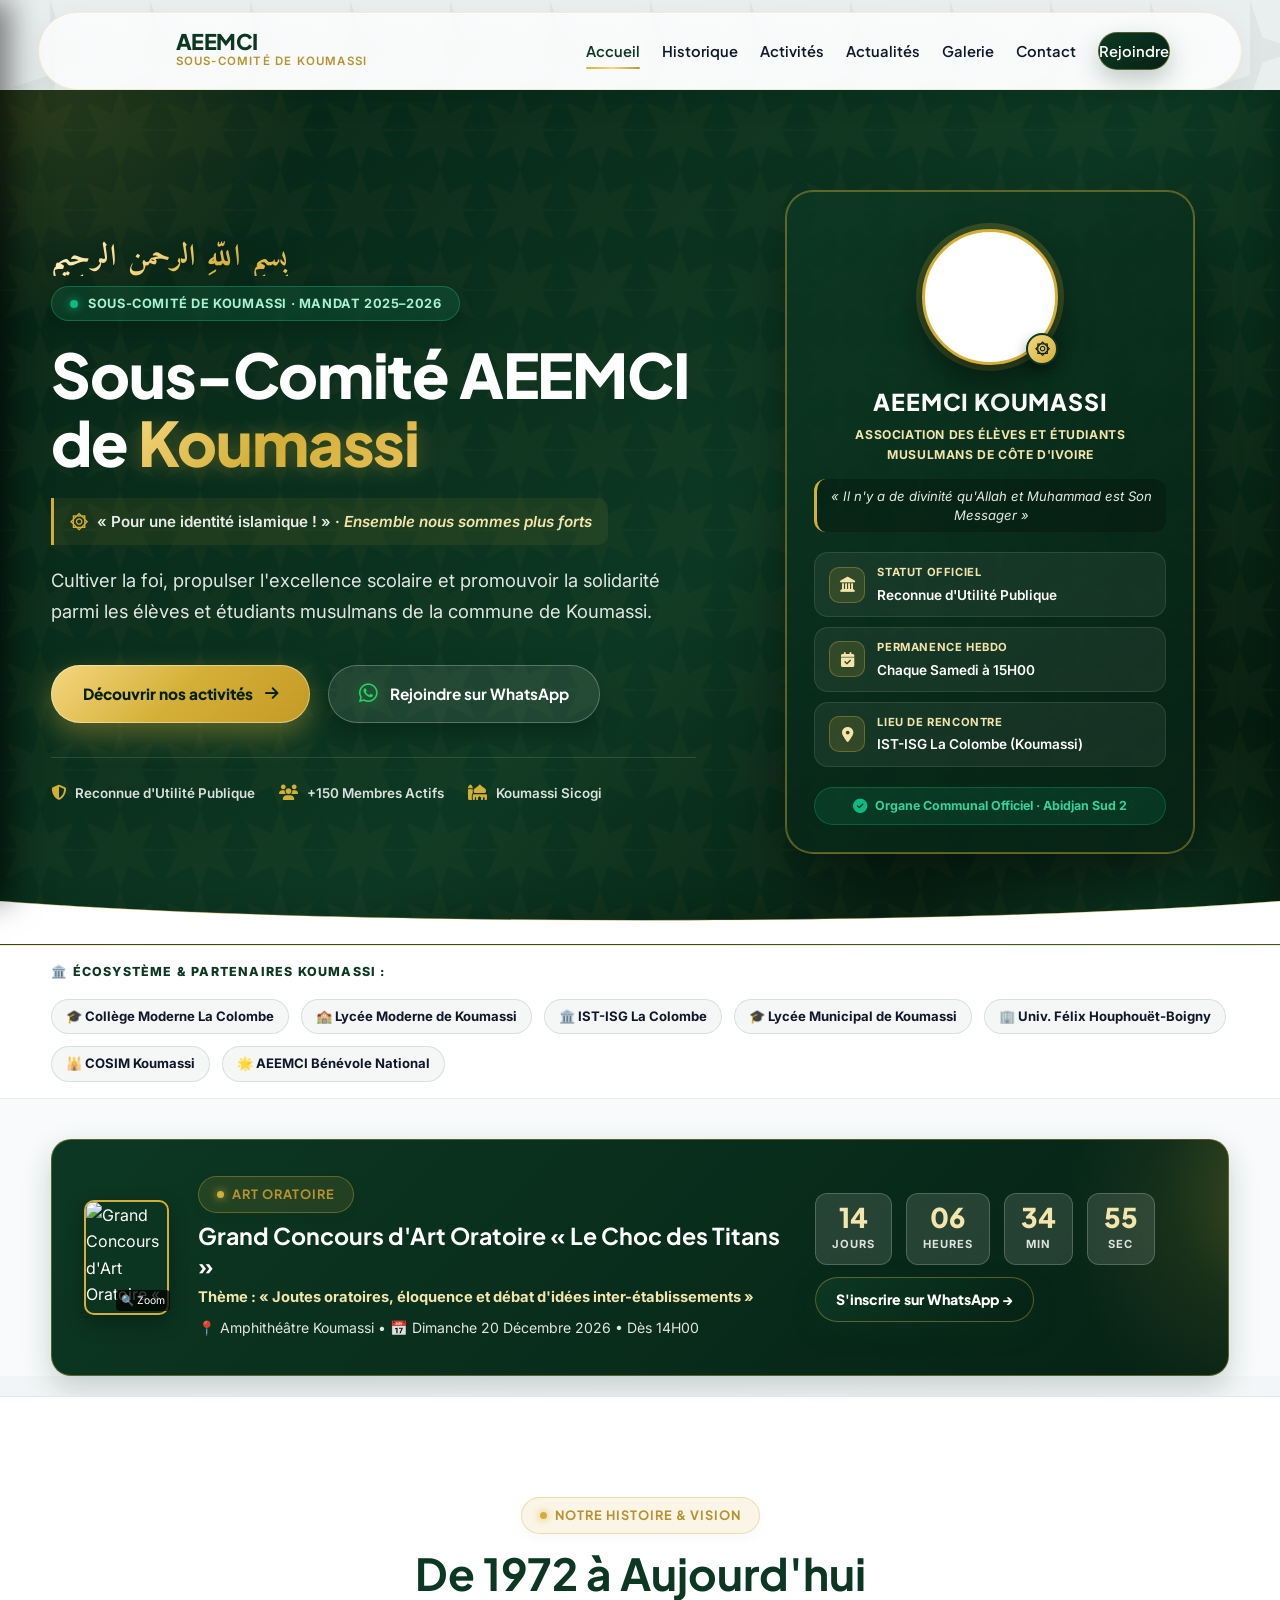
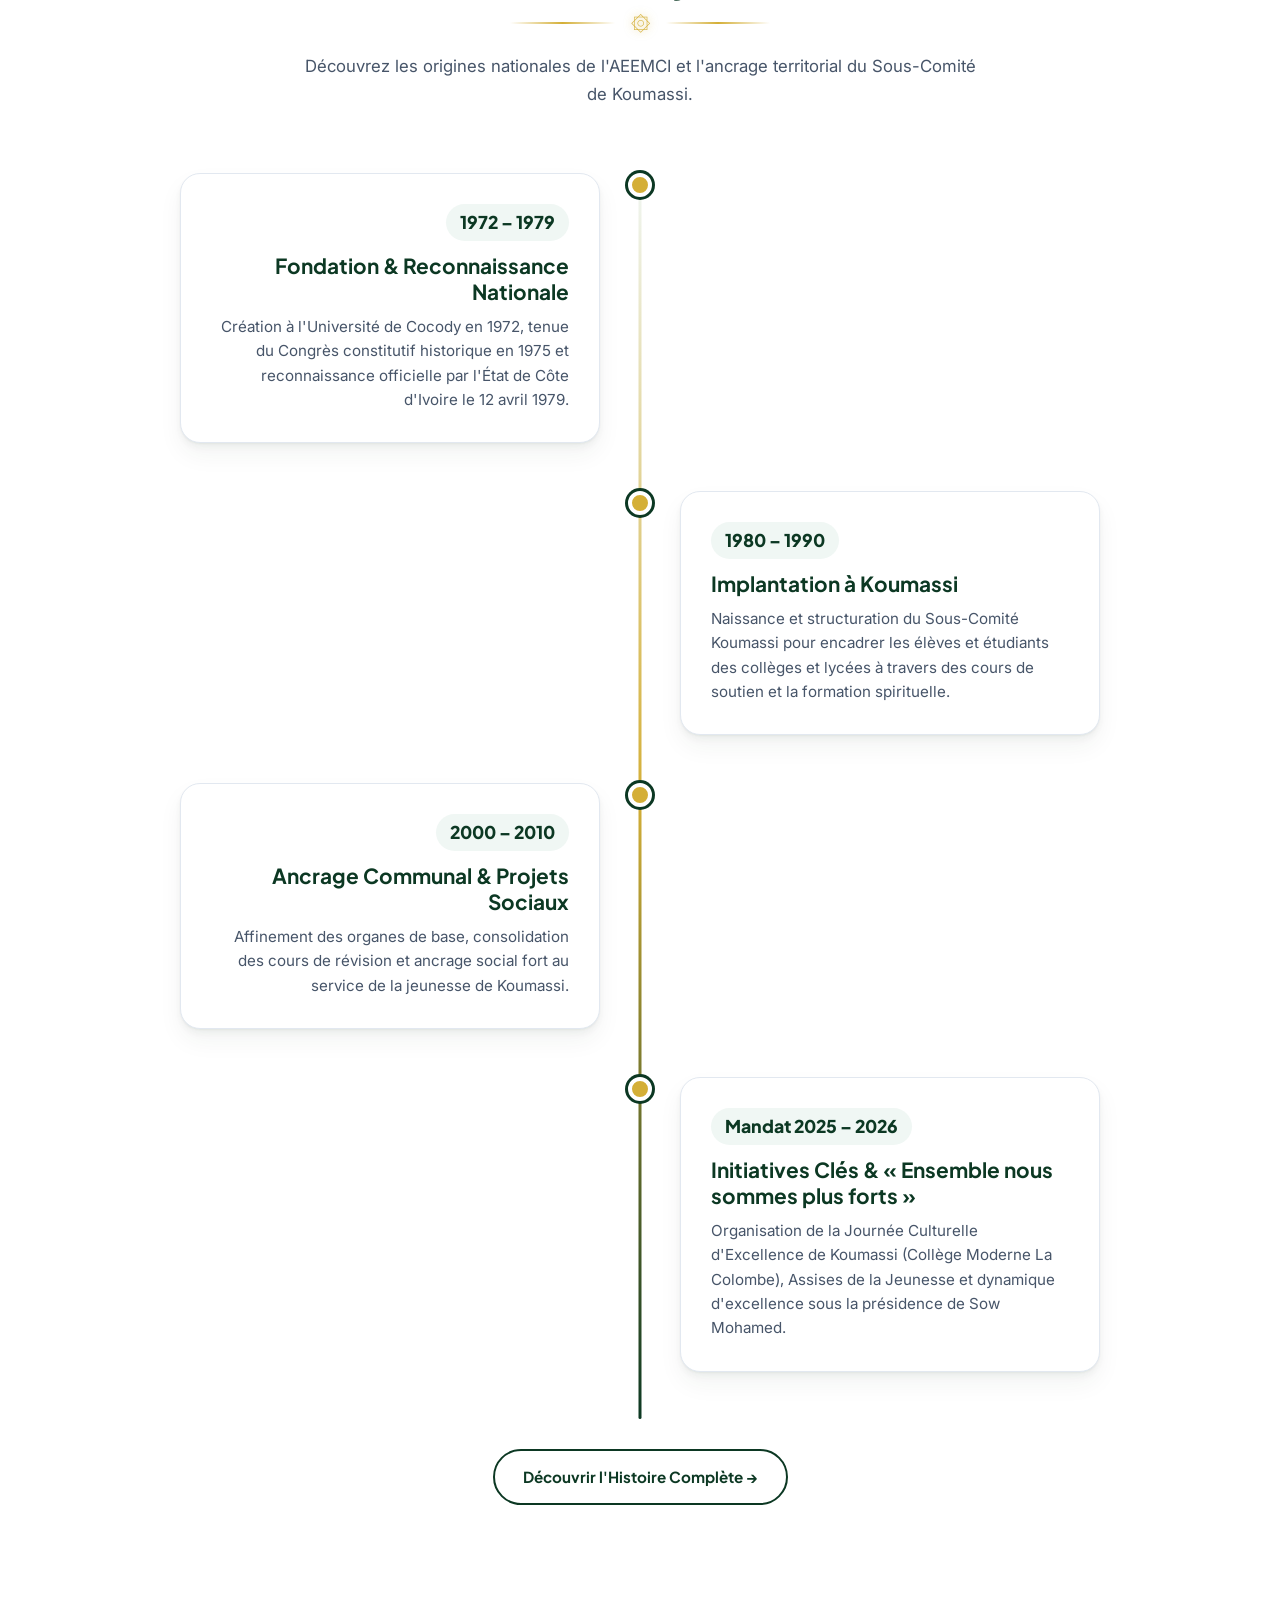
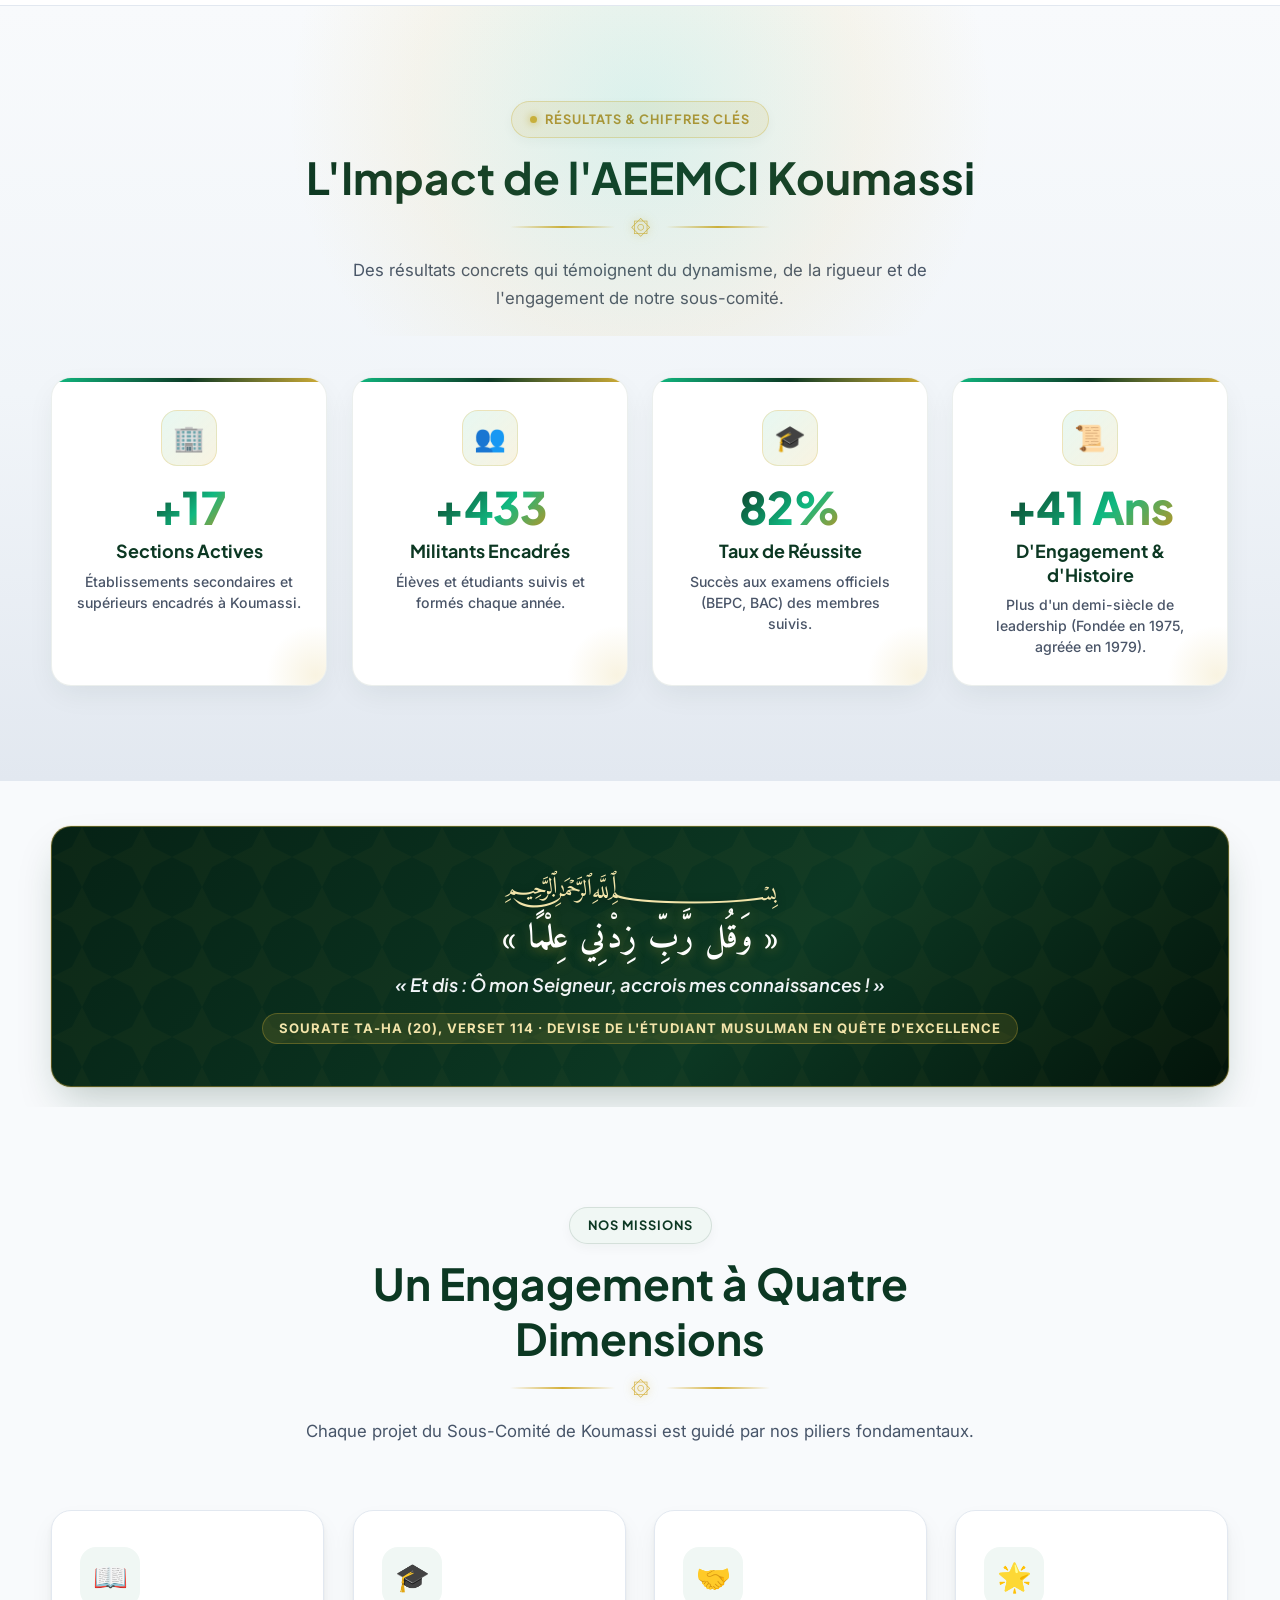
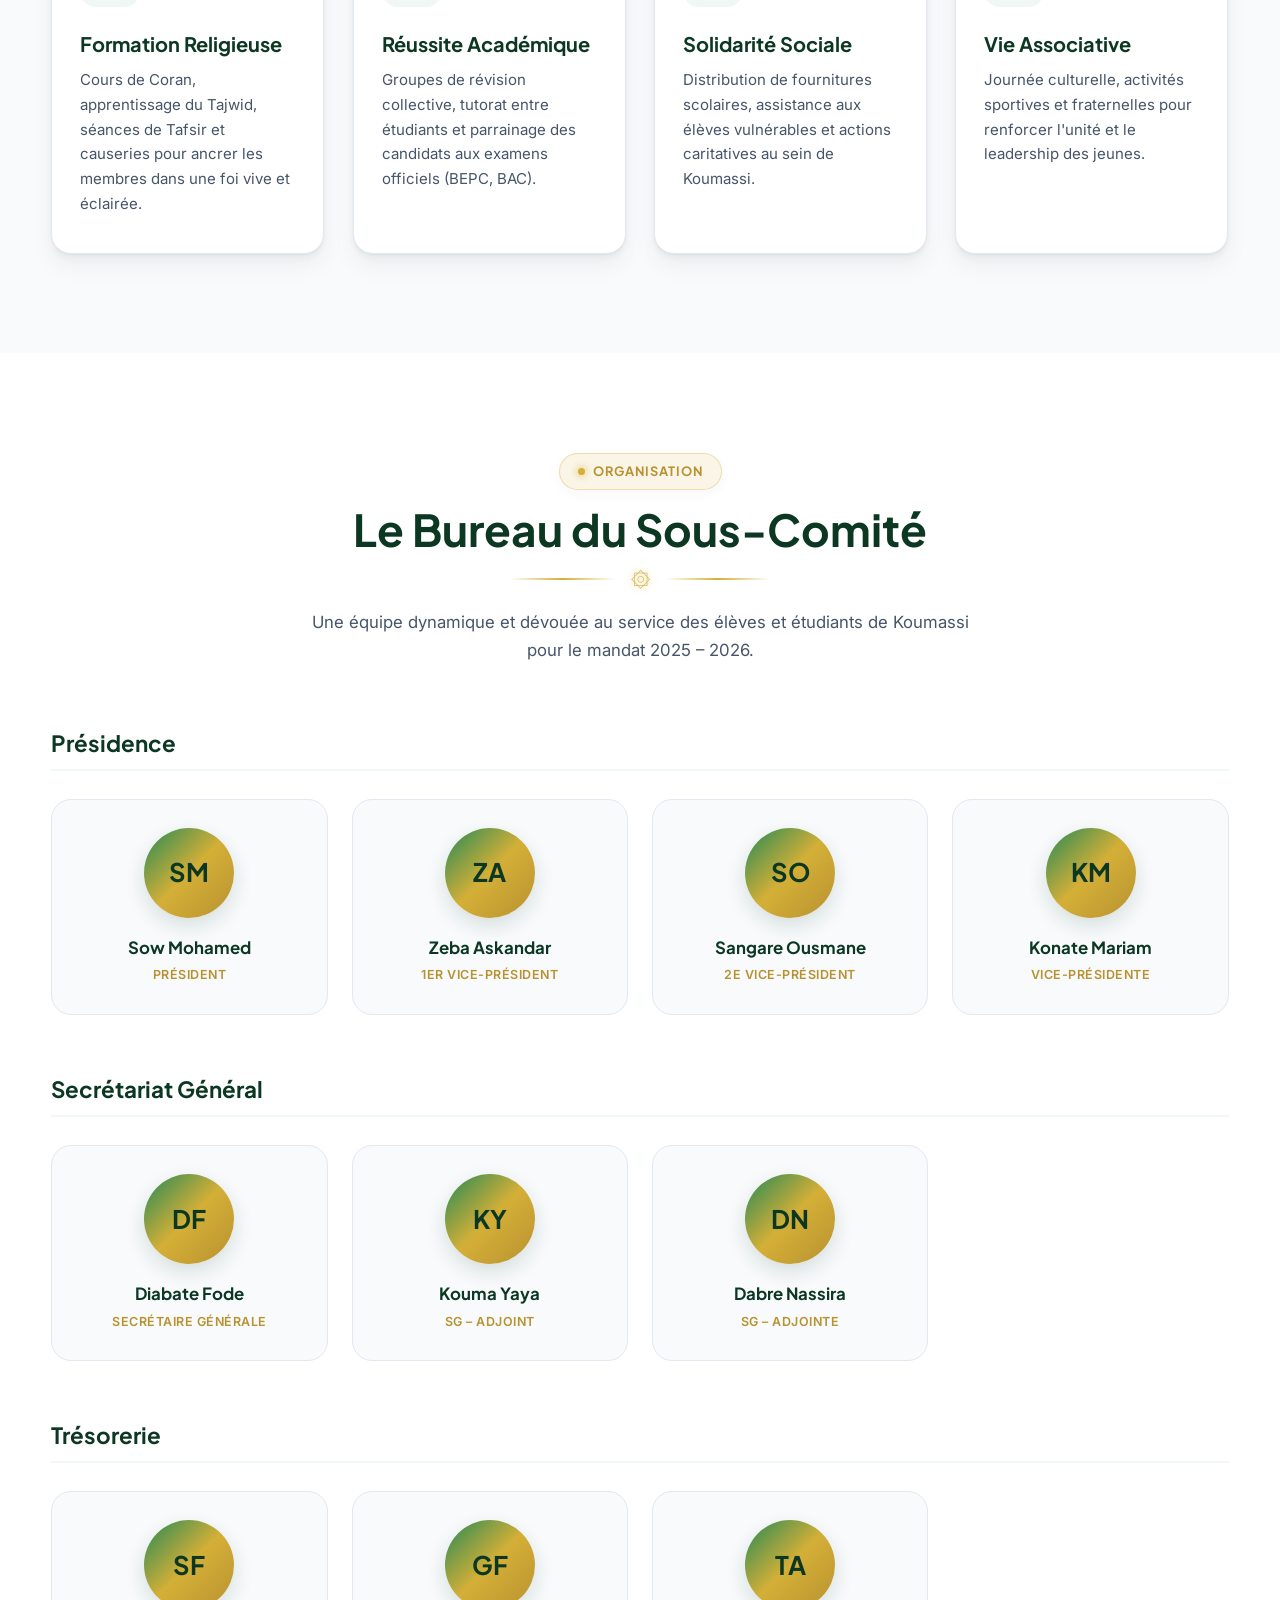
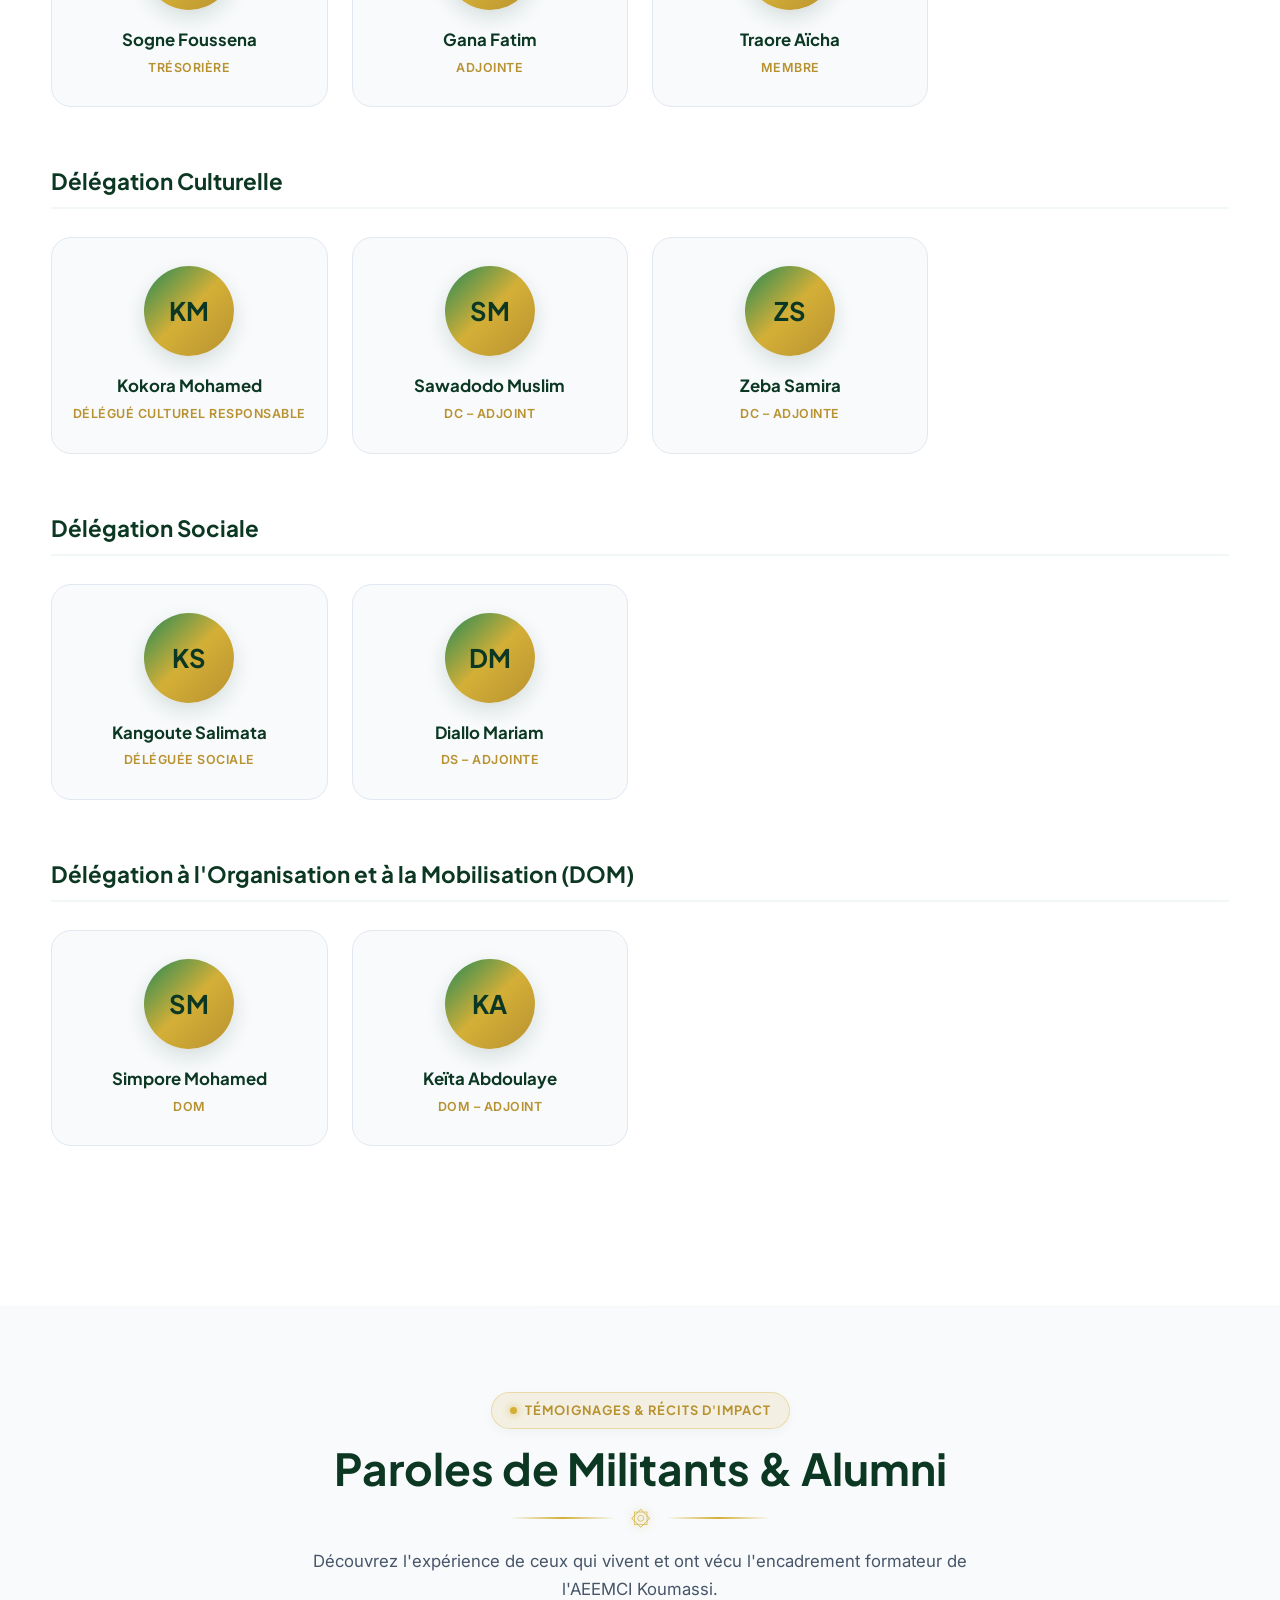
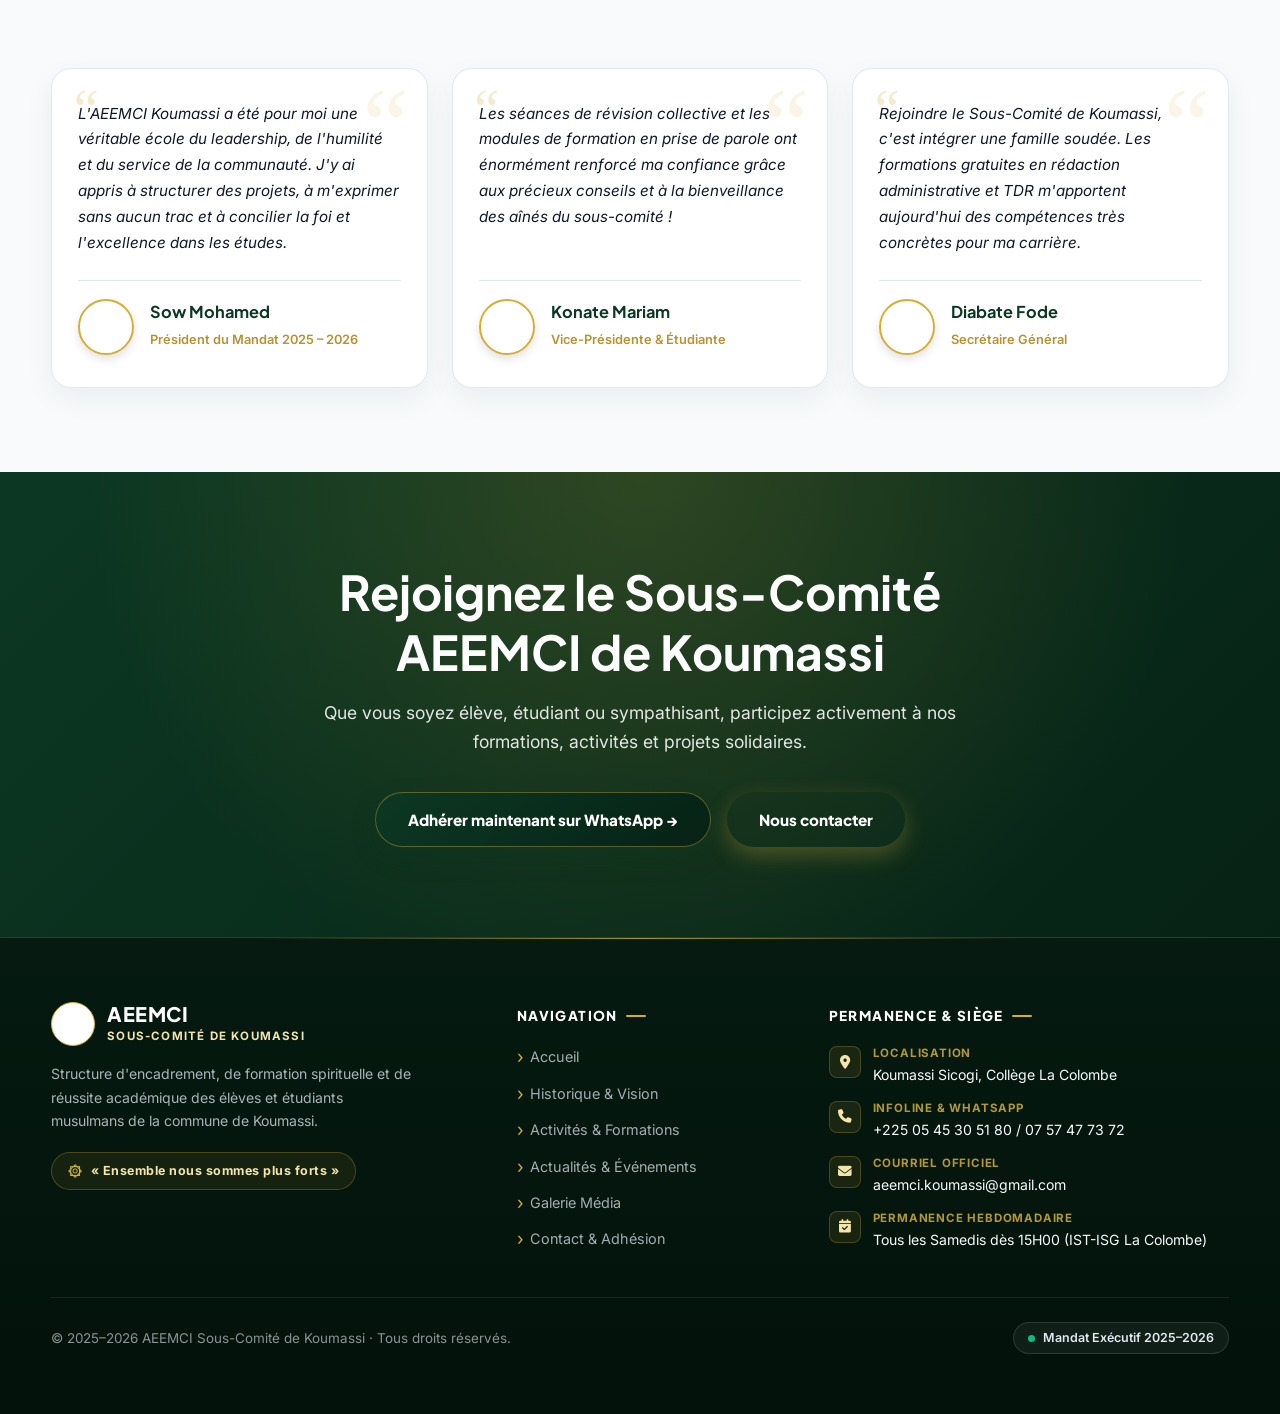
==== index.html @ 564a3985 "feat(pwa): transformation du site en application mobile installable (PWA) avec support hors-ligne" ====
<!DOCTYPE html>
<html lang="fr">
<head>
<meta charset="UTF-8">
<meta name="viewport" content="width=device-width, initial-scale=1.0">
<meta http-equiv="Cache-Control" content="no-cache, no-store, must-revalidate">
<meta http-equiv="Pragma" content="no-cache">
<meta http-equiv="Expires" content="0">
<title>AEEMCI Sous-Comité de Koumassi — Pour une identité islamique !</title>
<meta name="description" content="Site officiel du Sous-Comité AEEMCI de Koumassi : activités, éducation, solidarité et vie associative des élèves et étudiants musulmans de Koumassi.">
<meta name="keywords" content="AEEMCI, AEEMCI Koumassi, Sous-Comité Koumassi, élèves musulmans Côte d'Ivoire, soutien scolaire Koumassi, Mahouloud Koumassi, SECOFIS">
<meta name="author" content="AEEMCI Sous-Comité de Koumassi">
<meta name="robots" content="index, follow">
<link rel="canonical" href="https://aeemci-koumassi.github.io/aeemci-koumassi/">

<!-- Balises de vérification Google Search Console (Insérer votre code de vérification si demandé par Google) -->
<meta name="google-site-verification" content="eBhRI8A4nX2XsSqSKXnH_ou9wjGBq4_Fa7ZyyNVceHM" />

<!-- Open Graph / Facebook / WhatsApp Preview -->
<meta property="og:type" content="website">
<meta property="og:url" content="https://aeemci-koumassi.github.io/aeemci-koumassi/">
<meta property="og:title" content="AEEMCI Sous-Comité de Koumassi — Pour une identité islamique !">
<meta property="og:description" content="Site officiel du Sous-Comité AEEMCI de Koumassi : soutien scolaire, formations, spiritualité et vie associative à Koumassi.">
<meta property="og:image" content="https://aeemci-koumassi.github.io/aeemci-koumassi/images/logo.png">

<!-- Twitter Card -->
<meta name="twitter:card" content="summary_large_image">
<meta name="twitter:title" content="AEEMCI Sous-Comité de Koumassi">
<meta name="twitter:description" content="Pour une identité islamique et la réussite académique des élèves et étudiants de Koumassi.">
<meta name="twitter:image" content="https://aeemci-koumassi.github.io/aeemci-koumassi/images/logo.png">

<!-- Données Structurées Schema.org pour Google Search -->
<script type="application/ld+json">
{
  "@context": "https://schema.org",
  "@type": "EducationalOrganization",
  "name": "AEEMCI Sous-Comité de Koumassi",
  "alternateName": "Association des Élèves et Étudiants Musulmans de Côte d'Ivoire — Koumassi",
  "url": "https://aeemci-koumassi.github.io/aeemci-koumassi/",
  "logo": "https://aeemci-koumassi.github.io/aeemci-koumassi/images/logo.png",
  "contactPoint": {
    "@type": "ContactPoint",
    "telephone": "+2250545305180",
    "contactType": "Customer Support",
    "areaServed": "CI",
    "availableLanguage": "French"
  },
  "address": {
    "@type": "PostalAddress",
    "streetAddress": "Koumassi Sicogi, Collège La Colombe",
    "addressLocality": "Koumassi",
    "addressRegion": "Abidjan",
    "addressCountry": "CI"
  },
  "sameAs": [
    "https://chat.whatsapp.com/KUd1Zmc2JEfBsIWdH5HPdm"
  ]
}
</script>

<link rel="icon" href="images/logo.png">
<link rel="stylesheet" href="https://cdnjs.cloudflare.com/ajax/libs/font-awesome/6.5.1/css/all.min.css">
<link rel="stylesheet" href="css/style.css?v=20261017_pro">
<script src="js/base_donnees.js?v=20261017_pro" defer></script>
<!-- Configuration PWA (Application Mobile Installable) -->
<link rel="manifest" href="manifest.json">
<meta name="theme-color" content="#0C3823">
<meta name="mobile-web-app-capable" content="yes">
<meta name="apple-mobile-web-app-capable" content="yes">
<meta name="apple-mobile-web-app-status-bar-style" content="black-translucent">
<meta name="apple-mobile-web-app-title" content="AEEMCI Koumassi">
<link rel="apple-touch-icon" href="images/icon-192.png">
</head>
<body>
<div id="scrollProgressBar" class="scroll-progress-bar"></div>

<!-- ===== VOILE D'ARRIÈRE-PLAN & SIDEBAR LATÉRALE (DARK MODE STYLE GEMINI) ===== -->
<div class="sidebar-overlay" id="sidebarOverlay" onclick="fermerSidebar()"></div>

<aside class="sidebar-panneau" id="sidebarPanneau">
  <div class="sidebar-entete">
    <div class="sidebar-logo">
      <img loading="lazy" src="images/logo.png" alt="Logo AEEMCI" onerror="this.src='logo.png'">
      <div class="sidebar-titre-marque">
        <span class="sigle">AEEMCI</span>
        <span class="sous-sigle">Koumassi</span>
      </div>
    </div>
    <button class="sidebar-fermer" aria-label="Fermer le menu" onclick="fermerSidebar()">&times;</button>
  </div>

  <div class="sidebar-corps">
    <div class="sidebar-section-titre">Navigation</div>
    <ul class="sidebar-liens">
      <li>
        <a href="index.html" class="sidebar-lien actif">
          <svg class="sidebar-icone" viewBox="0 0 24 24" fill="none" stroke="currentColor" stroke-width="2"><path d="M3 9l9-7 9 7v11a2 2 0 0 1-2 2H5a2 2 0 0 1-2-2z"></path><polyline points="9 22 9 12 15 12 15 22"></polyline></svg>
          <span>Accueil</span>
        </a>
      </li>
      <li>
        <a href="historique.html" class="sidebar-lien">
          <svg class="sidebar-icone" viewBox="0 0 24 24" fill="none" stroke="currentColor" stroke-width="2"><circle cx="12" cy="12" r="10"></circle><polyline points="12 6 12 12 16 14"></polyline></svg>
          <span>Historique</span>
        </a>
      </li>
      <li>
        <a href="activites.html" class="sidebar-lien">
          <svg class="sidebar-icone" viewBox="0 0 24 24" fill="none" stroke="currentColor" stroke-width="2"><path d="M12 2l3.09 6.26L22 9.27l-5 4.87 1.18 6.88L12 17.77l-6.18 3.25L7 14.14 2 9.27l6.91-1.01L12 2z"></path></svg>
          <span>Activités</span>
        </a>
      </li>
      <li>
        <a href="actualites.html" class="sidebar-lien">
          <svg class="sidebar-icone" viewBox="0 0 24 24" fill="none" stroke="currentColor" stroke-width="2"><path d="M19 20H5a2 2 0 0 1-2-2V6a2 2 0 0 1 2-2h10a2 2 0 0 1 2 2v1m2 13a2 2 0 0 1-2-2V7m2 13a2 2 0 0 0 2-2V9a2 2 0 0 0-2-2h-2m-4-3H9M7 16h6M7 8h6m-6 4h6"></path></svg>
          <span>Actualités</span>
        </a>
      </li>
      <li>
        <a href="galerie.html" class="sidebar-lien">
          <svg class="sidebar-icone" viewBox="0 0 24 24" fill="none" stroke="currentColor" stroke-width="2"><rect x="3" y="3" width="18" height="18" rx="2" ry="2"></rect><circle cx="8.5" cy="8.5" r="1.5"></circle><polyline points="21 15 16 10 5 21"></polyline></svg>
          <span>Galerie</span>
        </a>
      </li>
      <li>
        <a href="contact.html" class="sidebar-lien">
          <svg class="sidebar-icone" viewBox="0 0 24 24" fill="none" stroke="currentColor" stroke-width="2"><path d="M4 4h16c1.1 0 2 .9 2 2v12c0 1.1-.9 2-2 2H4c-1.1 0-2-.9-2-2V6c0-1.1.9-2 2-2z"></path><polyline points="22,6 12,13 2,6"></polyline></svg>
          <span>Contact</span>
        </a>
      </li>
    </ul>

    <div class="sidebar-section-titre" style="margin-top: 24px;">Engagement</div>
     <div class="sidebar-engagement-box">
      <a href="contact.html#adhesion" class="sidebar-bouton-rejoindre">
        <svg viewBox="0 0 24 24" width="18" height="18" fill="none" stroke="currentColor" stroke-width="2.5"><path d="M16 21v-2a4 4 0 0 0-4-4H5a4 4 0 0 0-4 4v2"></path><circle cx="8.5" cy="7" r="4"></circle><line x1="20" y1="8" x2="20" y2="14"></line><line x1="23" y1="11" x2="17" y2="11"></line></svg>
        <span>Rejoindre l'AEEMCI</span>
      </a>
    </div>
  </div>

  <div class="sidebar-footer">
    <img loading="lazy" src="images/logo.png" alt="Logo AEEMCI" onerror="this.src='logo.png'">
    <span>AEEMCI - Sous-Comité Koumassi</span>
  </div>
</aside>

<!-- ===== EN-TÊTE / NAVIGATION ===== -->
<header class="entete-site">
  <div class="conteneur barre-navigation">
    <a href="index.html" class="logo-marque">
      <img loading="lazy" src="images/logo.png" alt="Logo AEEMCI" onerror="this.src='logo.png'">
      <div class="nom-organisation">
        <span class="sigle-aeemci">AEEMCI</span>
        <span class="sous-sigle-koumassi">Sous-Comité de Koumassi</span>
      </div>
    </a>

    <button class="menu-burger" aria-label="Ouvrir le menu latéral" onclick="ouvrirSidebar()">
      <span></span>
      <span></span>
      <span></span>
    </button>

    <nav class="menu-navigation">
      <a href="index.html" class="actif">Accueil</a>
      <a href="historique.html">Historique</a>
      <a href="activites.html">Activités</a>
      <a href="actualites.html">Actualités</a>
      <a href="galerie.html">Galerie</a>
      <a href="contact.html">Contact</a>
      <a href="https://chat.whatsapp.com/KUd1Zmc2JEfBsIWdH5HPdm" target="_blank" rel="noopener" class="bouton-cta-primaire">Rejoindre</a>
    </nav>
  </div>
</header>
<main>

<!-- ===== HERO SECTION (MODERNE & LUMINEUX) ===== -->
<section class="hero-moderne">
  <div class="hero-motif-overlay"></div>
  <div class="conteneur hero-grille">
    
    <!-- Colonne Gauche : Identité & Message Fédérateur -->
    <div class="hero-colonne-gauche">
      
      <!-- En-tête Spirituel & Badge de Mandat Officiel -->
      <div class="hero-en-tete-spirituel">
        <div class="hero-basmala-calligraphie">بِسْمِ اللَّهِ الرَّحْمَٰنِ الرَّحِيمِ</div>
        <div class="hero-mandat-badge-pro">
          <span class="mandat-dot-pulse"></span>
          <span class="mandat-texte-officiel">Sous-Comité de Koumassi · Mandat 2025–2026</span>
        </div>
      </div>

      <!-- Titre Principal Haute Autorité -->
      <h1 class="hero-titre">
        Sous-Comité AEEMCI <br>de <span class="or-accent">Koumassi</span>
      </h1>

      <!-- Devise & Slogan Institutionnel -->
      <div class="hero-devise-citation">
        <span class="devise-etoile-accent">۞</span>
        <span class="devise-corps">« Pour une identité islamique ! » · <em>Ensemble nous sommes plus forts</em></span>
      </div>

      <!-- Description de Mission -->
      <p class="hero-description">
        Cultiver la foi, propulser l'excellence scolaire et promouvoir la solidarité parmi les élèves et étudiants musulmans de la commune de Koumassi.
      </p>

      <!-- Boutons d'Action Principaux (Contraste Élevé & Ergonomie) -->
      <div class="hero-actions">
        <a href="activites.html" class="bouton-cta-or-prestige">
          <span>Découvrir nos activités</span>
          <i class="fa-solid fa-arrow-right"></i>
        </a>
        <a href="https://chat.whatsapp.com/KUd1Zmc2JEfBsIWdH5HPdm" target="_blank" rel="noopener" class="bouton-cta-whatsapp-glass">
          <i class="fa-brands fa-whatsapp"></i>
          <span>Rejoindre sur WhatsApp</span>
        </a>
      </div>

      <!-- Rangée de Réassurance & Crédibilité Institutionnelle -->
      <div class="hero-reassurance-row">
        <div class="reassurance-item">
          <i class="fa-solid fa-shield-halved"></i>
          <span>Reconnue d'Utilité Publique</span>
        </div>
        <div class="reassurance-item">
          <i class="fa-solid fa-users"></i>
          <span>+150 Membres Actifs</span>
        </div>
        <div class="reassurance-item">
          <i class="fa-solid fa-mosque"></i>
          <span>Koumassi Sicogi</span>
        </div>
      </div>

    </div>

    <!-- Colonne Droite : Médaillon / Carte Présidentielle & Sceau Héraldique -->
    <div class="hero-carte-visuelle">
      <div class="hero-medaillon-cadre-pro">
        
        <!-- Sceau Officiel Doré Circulaire (Intègre proprement le logo) -->
        <div class="hero-sceau-embleme-wrap">
          <div class="hero-sceau-cercle">
            <img loading="lazy" src="images/logo.png" alt="Emblème Officiel AEEMCI" onerror="this.src='logo.png'">
          </div>
          <span class="hero-sceau-etoile-or">۞</span>
        </div>

        <div class="hero-medaillon-titre">AEEMCI KOUMASSI</div>
        <div class="hero-medaillon-soustitre">Association des Élèves et Étudiants Musulmans de Côte d'Ivoire</div>
        
        <div class="hero-medaillon-shahada">
          « Il n'y a de divinité qu'Allah et Muhammad est Son Messager »
        </div>

        <!-- Fiches Repères Officielles -->
        <div class="hero-carte-points-cles">
          <div class="point-cle-carte">
            <div class="point-cle-icone"><i class="fa-solid fa-landmark"></i></div>
            <div class="point-cle-textes">
              <span class="point-libelle">Statut Officiel</span>
              <strong class="point-valeur">Reconnue d'Utilité Publique</strong>
            </div>
          </div>

          <div class="point-cle-carte">
            <div class="point-cle-icone"><i class="fa-solid fa-calendar-check"></i></div>
            <div class="point-cle-textes">
              <span class="point-libelle">Permanence Hebdo</span>
              <strong class="point-valeur">Chaque Samedi à 15H00</strong>
            </div>
          </div>

          <div class="point-cle-carte">
            <div class="point-cle-icone"><i class="fa-solid fa-location-dot"></i></div>
            <div class="point-cle-textes">
              <span class="point-libelle">Lieu de Rencontre</span>
              <strong class="point-valeur">IST-ISG La Colombe (Koumassi)</strong>
            </div>
          </div>
        </div>

        <!-- Pied de Carte : Badge Officiel de Validation -->
        <div class="hero-carte-footer-badge">
          <i class="fa-solid fa-circle-check"></i>
          <span>Organe Communal Officiel · Abidjan Sud 2</span>
        </div>

      </div>
    </div>
  </div>

  <div class="hero-shape-divider">
    <svg viewBox="0 0 1200 120" preserveAspectRatio="none">
      <path d="M0,0 C300,70 900,70 1200,0 L1200,120 L0,120 Z" fill="#FFFFFF"></path>
      <path d="M0,0 C300,70 900,70 1200,0" fill="none" stroke="rgba(212,175,55,0.4)" stroke-width="2"></path>
    </svg>
  </div>
</section>

<!-- ===== BANDEAU PARTENAIRES & ÉCOSYSTÈME INSTITUTIONNEL (PRÉSENTATION PRO) ===== -->
<section class="bandeau-partenaires">
  <div class="conteneur bandeau-partenaires-container">
    <div class="bandeau-partenaires-titre">
      <span>🏛️ Écosystème &amp; Partenaires Koumassi :</span>
    </div>
    <div class="bandeau-partenaires-liste">
      <span class="partenaire-badge">🎓 Collège Moderne La Colombe</span>
      <span class="partenaire-badge">🏫 Lycée Moderne de Koumassi</span>
      <span class="partenaire-badge">🏛️ IST-ISG La Colombe</span>
      <span class="partenaire-badge">🎓 Lycée Municipal de Koumassi</span>
      <span class="partenaire-badge">🏢 Univ. Félix Houphouët-Boigny</span>
      <span class="partenaire-badge">🕌 COSIM Koumassi</span>
      <span class="partenaire-badge">🌟 AEEMCI Bénévole National</span>
    </div>
  </div>
</section>

<!-- ===== SECTION PROCHAIN ÉVÉNEMENT OFFICIEL & COMPTE À REBOURS DYNAMIQUE ===== -->
<section id="section-widget-evenement" style="padding: 40px 0 0 0; background: var(--fond-clair);"></section>

<!-- ===== SECTION HISTORIQUE (FRISE CHRONOLOGIQUE) ===== -->
<section id="historique" class="section-historique">
  <div class="conteneur">
    <div class="entete-section-moderne">
      <span class="badge-tag or">Notre Histoire &amp; Vision</span>
      <h2>De 1972 à Aujourd'hui</h2>
      <div class="ornement-islamique" aria-hidden="true">
        <span class="ligne-or"></span>
        <span class="etoile-or">۞</span>
        <span class="ligne-or"></span>
      </div>
      <p>Découvrez les origines nationales de l'AEEMCI et l'ancrage territorial du Sous-Comité de Koumassi.</p>
    </div>

    <div class="frise-chronologique">

      <!-- 1972 - 1979 -->
      <div class="etape-historique">
        <div class="etape-point"></div>
        <div class="etape-carte">
          <span class="etape-annee">1972 – 1979</span>
          <h3>Fondation &amp; Reconnaissance Nationale</h3>
          <p>Création à l'Université de Cocody en 1972, tenue du Congrès constitutif historique en 1975 et reconnaissance officielle par l'État de Côte d'Ivoire le 12 avril 1979.</p>
        </div>
      </div>

      <!-- Années 1980 - 1990 -->
      <div class="etape-historique">
        <div class="etape-point"></div>
        <div class="etape-carte">
          <span class="etape-annee">1980 – 1990</span>
          <h3>Implantation à Koumassi</h3>
          <p>Naissance et structuration du Sous-Comité Koumassi pour encadrer les élèves et étudiants des collèges et lycées à travers des cours de soutien et la formation spirituelle.</p>
        </div>
      </div>

      <!-- Années 2000 - 2010 -->
      <div class="etape-historique">
        <div class="etape-point"></div>
        <div class="etape-carte">
          <span class="etape-annee">2000 – 2010</span>
          <h3>Ancrage Communal &amp; Projets Sociaux</h3>
          <p>Affinement des organes de base, consolidation des cours de révision et ancrage social fort au service de la jeunesse de Koumassi.</p>
        </div>
      </div>

      <!-- Mandat Actuel -->
      <div class="etape-historique">
        <div class="etape-point"></div>
        <div class="etape-carte">
          <span class="etape-annee">Mandat 2025 – 2026</span>
          <h3>Initiatives Clés &amp; « Ensemble nous sommes plus forts »</h3>
          <p>Organisation de la Journée Culturelle d'Excellence de Koumassi (Collège Moderne La Colombe), Assises de la Jeunesse et dynamique d'excellence sous la présidence de Sow Mohamed.</p>
        </div>
      </div>

    </div>

    <div style="text-align: center; margin-top: 30px;">
      <a href="historique.html" class="bouton-cta-contour" style="border-color: var(--vert-emeraude); color: var(--vert-emeraude);">Découvrir l'Histoire Complète →</a>
    </div>
  </div>
</section>

<!-- ===== SECTION CHIFFRES CLÉS (L'IMPACT EN CHIFFRES) ===== -->
<section class="section-chiffres-cles">
  <div class="conteneur">
    <div class="entete-section-moderne">
      <span class="badge-tag or">RÉSULTATS &amp; CHIFFRES CLÉS</span>
      <h2>L'Impact de l'AEEMCI Koumassi</h2>
      <div class="ornement-islamique" aria-hidden="true">
        <span class="ligne-or"></span>
        <span class="etoile-or">۞</span>
        <span class="ligne-or"></span>
      </div>
      <p>Des résultats concrets qui témoignent du dynamisme, de la rigueur et de l'engagement de notre sous-comité.</p>
    </div>

    <div class="grille-chiffres-cles">

      <!-- Carte 1 -->
      <div class="carte-chiffre-cle">
        <div class="chiffre-icone-wrapper">
          <span class="chiffre-icone">🏢</span>
        </div>
        <div class="nombre-chiffre-cle" data-compteur="20" data-prefix="+" data-suffix="">+20</div>
        <h3 class="titre-chiffre-cle">Sections Actives</h3>
        <p class="label-chiffre-cle">
          Établissements secondaires et supérieurs encadrés à Koumassi.
        </p>
        <div class="carte-chiffre-glow"></div>
      </div>

      <!-- Carte 2 -->
      <div class="carte-chiffre-cle">
        <div class="chiffre-icone-wrapper">
          <span class="chiffre-icone">👥</span>
        </div>
        <div class="nombre-chiffre-cle" data-compteur="500" data-prefix="+" data-suffix="">+500</div>
        <h3 class="titre-chiffre-cle">Militants Encadrés</h3>
        <p class="label-chiffre-cle">
          Élèves et étudiants suivis et formés chaque année.
        </p>
        <div class="carte-chiffre-glow"></div>
      </div>

      <!-- Carte 3 -->
      <div class="carte-chiffre-cle">
        <div class="chiffre-icone-wrapper">
          <span class="chiffre-icone">🎓</span>
        </div>
        <div class="nombre-chiffre-cle" data-compteur="95" data-prefix="" data-suffix="%">95%</div>
        <h3 class="titre-chiffre-cle">Taux de Réussite</h3>
        <p class="label-chiffre-cle">
          Succès aux examens officiels (BEPC, BAC) des membres suivis.
        </p>
        <div class="carte-chiffre-glow"></div>
      </div>

      <!-- Carte 4 -->
      <div class="carte-chiffre-cle">
        <div class="chiffre-icone-wrapper">
          <span class="chiffre-icone">📜</span>
        </div>
        <div class="nombre-chiffre-cle" data-compteur="50" data-prefix="+" data-suffix=" Ans">+50 Ans</div>
        <h3 class="titre-chiffre-cle">D'Engagement &amp; d'Histoire</h3>
        <p class="label-chiffre-cle">
          Plus d'un demi-siècle de leadership (Fondée en 1975, agréée en 1979).
        </p>
        <div class="carte-chiffre-glow"></div>
      </div>

    </div>
  </div>
</section>

<!-- ===== BANNIÈRE DEVISES & ÉTUDE (CITATION NOBLE) ===== -->
<section class="section-citation-noble">
  <div class="conteneur">
    <div class="carte-citation-noble">
      <div class="citation-motif-bg"></div>
      <div class="citation-symbole-arabe">﷽</div>
      <p class="citation-texte-arabe">« وَقُل رَّبِّ زِدْنِي عِلْمًا »</p>
      <p class="citation-traduction">« Et dis : Ô mon Seigneur, accrois mes connaissances ! »</p>
      <span class="citation-reference">Sourate Ta-Ha (20), Verset 114 · Devise de l'Étudiant Musulman en Quête d'Excellence</span>
    </div>
  </div>
</section>

<!-- ===== SECTION PILIERS D'ENGAGEMENT ===== -->
<section class="section-piliers">
  <div class="conteneur">
    <div class="entete-section-moderne">
      <span class="badge-tag">Nos Missions</span>
      <h2>Un Engagement à Quatre Dimensions</h2>
      <div class="ornement-islamique" aria-hidden="true">
        <span class="ligne-or"></span>
        <span class="etoile-or">۞</span>
        <span class="ligne-or"></span>
      </div>
      <p>Chaque projet du Sous-Comité de Koumassi est guidé par nos piliers fondamentaux.</p>
    </div>

    <div class="grille-cartes-piliers">
      <div class="carte-pilier-moderne">
        <div class="pilier-icone">📖</div>
        <h3>Formation Religieuse</h3>
        <p>Cours de Coran, apprentissage du Tajwid, séances de Tafsir et causeries pour ancrer les membres dans une foi vive et éclairée.</p>
      </div>

      <div class="carte-pilier-moderne">
        <div class="pilier-icone">🎓</div>
        <h3>Réussite Académique</h3>
        <p>Groupes de révision collective, tutorat entre étudiants et parrainage des candidats aux examens officiels (BEPC, BAC).</p>
      </div>

      <div class="carte-pilier-moderne">
        <div class="pilier-icone">🤝</div>
        <h3>Solidarité Sociale</h3>
        <p>Distribution de fournitures scolaires, assistance aux élèves vulnérables et actions caritatives au sein de Koumassi.</p>
      </div>

      <div class="carte-pilier-moderne">
        <div class="pilier-icone">🌟</div>
        <h3>Vie Associative</h3>
        <p>Journée culturelle, activités sportives et fraternelles pour renforcer l'unité et le leadership des jeunes.</p>
      </div>
    </div>
  </div>
</section>

<!-- ===== SECTION BUREAU & ORGANISATION ===== -->
<section id="bureau" class="section-bureau">
  <div class="conteneur">
    <div class="entete-section-moderne">
      <span class="badge-tag or">Organisation</span>
      <h2>Le Bureau du Sous-Comité</h2>
      <div class="ornement-islamique" aria-hidden="true">
        <span class="ligne-or"></span>
        <span class="etoile-or">۞</span>
        <span class="ligne-or"></span>
      </div>
      <p>Une équipe dynamique et dévouée au service des élèves et étudiants de Koumassi pour le mandat 2025 – 2026.</p>
    </div>

    <!-- Présidence -->
    <div class="groupe-bureau-bloc">
      <h3 class="titre-groupe-bureau">Présidence</h3>
      <div class="grille-membres-bureau">
        <div class="carte-membre-bureau">
          <div class="avatar-rond">
            <img loading="lazy" src="images/membres/sow-mohamed.jpg" alt="Sow Mohamed" onerror="this.style.display='none'; this.nextElementSibling.style.display='flex';">
            <div class="initiales-secours" style="display:none;">SM</div>
          </div>
          <div class="membre-nom">Sow Mohamed</div>
          <div class="membre-role">Président</div>
        </div>

        <div class="carte-membre-bureau">
          <div class="avatar-rond">
            <img loading="lazy" src="images/membres/zeba-askandar.jpg" alt="Zeba Askandar" onerror="this.style.display='none'; this.nextElementSibling.style.display='flex';">
            <div class="initiales-secours" style="display:none;">ZA</div>
          </div>
          <div class="membre-nom">Zeba Askandar</div>
          <div class="membre-role">1er Vice-Président</div>
        </div>

        <div class="carte-membre-bureau">
          <div class="avatar-rond">
            <img loading="lazy" src="images/membres/sangare-ousmane.jpg" alt="Sangare Ousmane" onerror="this.style.display='none'; this.nextElementSibling.style.display='flex';">
            <div class="initiales-secours" style="display:none;">SO</div>
          </div>
          <div class="membre-nom">Sangare Ousmane</div>
          <div class="membre-role">2e Vice-Président</div>
        </div>

        <div class="carte-membre-bureau">
          <div class="avatar-rond">
            <img loading="lazy" src="images/membres/konate-mariam.jpg" alt="Konate Mariam" onerror="this.style.display='none'; this.nextElementSibling.style.display='flex';">
            <div class="initiales-secours" style="display:none;">KM</div>
          </div>
          <div class="membre-nom">Konate Mariam</div>
          <div class="membre-role">Vice-Présidente</div>
        </div>
      </div>
    </div>

    <!-- Secrétariat -->
    <div class="groupe-bureau-bloc">
      <h3 class="titre-groupe-bureau">Secrétariat Général</h3>
      <div class="grille-membres-bureau">
        <div class="carte-membre-bureau">
          <div class="avatar-rond">
            <img loading="lazy" src="images/membres/diabate-fode.jpg" alt="Diabate Fode" onerror="this.style.display='none'; this.nextElementSibling.style.display='flex';">
            <div class="initiales-secours" style="display:none;">DF</div>
          </div>
          <div class="membre-nom">Diabate Fode</div>
          <div class="membre-role">Secrétaire Générale</div>
        </div>

        <div class="carte-membre-bureau">
          <div class="avatar-rond">
            <img loading="lazy" src="images/membres/kouma-yaya.jpg" alt="Kouma Yaya" onerror="this.style.display='none'; this.nextElementSibling.style.display='flex';">
            <div class="initiales-secours" style="display:none;">KY</div>
          </div>
          <div class="membre-nom">Kouma Yaya</div>
          <div class="membre-role">SG – Adjoint</div>
        </div>

        <div class="carte-membre-bureau">
          <div class="avatar-rond">
            <img loading="lazy" src="images/membres/dabre-nassira.jpg" alt="Dabre Nassira" onerror="this.style.display='none'; this.nextElementSibling.style.display='flex';">
            <div class="initiales-secours" style="display:none;">DN</div>
          </div>
          <div class="membre-nom">Dabre Nassira</div>
          <div class="membre-role">SG – Adjointe</div>
        </div>
      </div>
    </div>

    <!-- Trésorerie -->
    <div class="groupe-bureau-bloc">
      <h3 class="titre-groupe-bureau">Trésorerie</h3>
      <div class="grille-membres-bureau">
        <div class="carte-membre-bureau">
          <div class="avatar-rond">
            <img loading="lazy" src="images/membres/sogne-foussena.jpg" alt="Sogne Foussena" onerror="this.style.display='none'; this.nextElementSibling.style.display='flex';">
            <div class="initiales-secours" style="display:none;">SF</div>
          </div>
          <div class="membre-nom">Sogne Foussena</div>
          <div class="membre-role">Trésorière</div>
        </div>

        <div class="carte-membre-bureau">
          <div class="avatar-rond">
            <img loading="lazy" src="images/membres/gana-fatim.jpg" alt="Gana Fatim" onerror="this.style.display='none'; this.nextElementSibling.style.display='flex';">
            <div class="initiales-secours" style="display:none;">GF</div>
          </div>
          <div class="membre-nom">Gana Fatim</div>
          <div class="membre-role">Adjointe</div>
        </div>

        <div class="carte-membre-bureau">
          <div class="avatar-rond">
            <img loading="lazy" src="images/membres/traore-aicha.jpg" alt="Traore Aïcha" onerror="this.style.display='none'; this.nextElementSibling.style.display='flex';">
            <div class="initiales-secours" style="display:none;">TA</div>
          </div>
          <div class="membre-nom">Traore Aïcha</div>
          <div class="membre-role">Membre</div>
        </div>
      </div>
    </div>

    <!-- Délégation Culturelle -->
    <div class="groupe-bureau-bloc">
      <h3 class="titre-groupe-bureau">Délégation Culturelle</h3>
      <div class="grille-membres-bureau">
        <div class="carte-membre-bureau">
          <div class="avatar-rond">
            <img loading="lazy" src="images/membres/kokora-mohamed.jpg" alt="Kokora Mohamed" onerror="this.style.display='none'; this.nextElementSibling.style.display='flex';">
            <div class="initiales-secours" style="display:none;">KM</div>
          </div>
          <div class="membre-nom">Kokora Mohamed</div>
          <div class="membre-role">Délégué Culturel Responsable</div>
        </div>

        <div class="carte-membre-bureau">
          <div class="avatar-rond">
            <img loading="lazy" src="images/membres/sawadodo-muslim.jpg" alt="Sawadodo Muslim" onerror="this.style.display='none'; this.nextElementSibling.style.display='flex';">
            <div class="initiales-secours" style="display:none;">SM</div>
          </div>
          <div class="membre-nom">Sawadodo Muslim</div>
          <div class="membre-role">DC – Adjoint</div>
        </div>

        <div class="carte-membre-bureau">
          <div class="avatar-rond">
            <img loading="lazy" src="images/membres/zeba-samira.jpg" alt="Zeba Samira" onerror="this.style.display='none'; this.nextElementSibling.style.display='flex';">
            <div class="initiales-secours" style="display:none;">ZS</div>
          </div>
          <div class="membre-nom">Zeba Samira</div>
          <div class="membre-role">DC – Adjointe</div>
        </div>
      </div>
    </div>

    <!-- Délégation Sociale -->
    <div class="groupe-bureau-bloc">
      <h3 class="titre-groupe-bureau">Délégation Sociale</h3>
      <div class="grille-membres-bureau">
        <div class="carte-membre-bureau">
          <div class="avatar-rond">
            <img loading="lazy" src="images/membres/kangoute-salimata.jpg" alt="Kangoute Salimata" onerror="this.style.display='none'; this.nextElementSibling.style.display='flex';">
            <div class="initiales-secours" style="display:none;">KS</div>
          </div>
          <div class="membre-nom">Kangoute Salimata</div>
          <div class="membre-role">Déléguée Sociale</div>
        </div>

        <div class="carte-membre-bureau">
          <div class="avatar-rond">
            <img loading="lazy" src="images/membres/diallo-mariam.jpg" alt="Diallo Mariam" onerror="this.style.display='none'; this.nextElementSibling.style.display='flex';">
            <div class="initiales-secours" style="display:none;">DM</div>
          </div>
          <div class="membre-nom">Diallo Mariam</div>
          <div class="membre-role">DS – Adjointe</div>
        </div>
      </div>
    </div>

    <!-- DOM -->
    <div class="groupe-bureau-bloc">
      <h3 class="titre-groupe-bureau">Délégation à l'Organisation et à la Mobilisation (DOM)</h3>
      <div class="grille-membres-bureau">
        <div class="carte-membre-bureau">
          <div class="avatar-rond">
            <img loading="lazy" src="images/membres/simpore-mohamed.jpg" alt="Simpore Mohamed" onerror="this.style.display='none'; this.nextElementSibling.style.display='flex';">
            <div class="initiales-secours" style="display:none;">SM</div>
          </div>
          <div class="membre-nom">Simpore Mohamed</div>
          <div class="membre-role">DOM</div>
        </div>

        <div class="carte-membre-bureau">
          <div class="avatar-rond">
            <img loading="lazy" src="images/membres/keita-abdoulaye.jpg" alt="Keïta Abdoulaye" onerror="this.style.display='none'; this.nextElementSibling.style.display='flex';">
            <div class="initiales-secours" style="display:none;">KA</div>
          </div>
          <div class="membre-nom">Keïta Abdoulaye</div>
          <div class="membre-role">DOM – Adjoint</div>
        </div>
      </div>
    </div>

  </div>
</section>

<!-- ===== SECTION TÉMOIGNAGES & PAROLES DE MILITANTS ===== -->
<section style="padding: 85px 0; background: var(--fond-clair);">
  <div class="conteneur">
    <div class="entete-section-moderne">
      <span class="badge-tag or">Témoignages &amp; Récits d'Impact</span>
      <h2>Paroles de Militants &amp; Alumni</h2>
      <div class="ornement-islamique" aria-hidden="true">
        <span class="ligne-or"></span>
        <span class="etoile-or">۞</span>
        <span class="ligne-or"></span>
      </div>
      <p>Découvrez l'expérience de ceux qui vivent et ont vécu l'encadrement formateur de l'AEEMCI Koumassi.</p>
    </div>

    <div class="grille-temoignages" style="display: grid; grid-template-columns: repeat(auto-fit, minmax(280px, 1fr)); gap: 24px;">

      <!-- Témoignage 1 : Mot du Président Sow Mohamed -->
      <div class="carte-temoignage mot-du-president">
        <p id="site-mot-president" class="citation-texte">
          L'AEEMCI Koumassi a été pour moi une véritable école du leadership, de l'humilité et du service de la communauté. J'y ai appris à structurer des projets, à m'exprimer sans aucun trac et à concilier la foi et l'excellence dans les études.
        </p>
        <div class="auteur-temoignage">
          <img id="site-photo-president" loading="lazy" src="images/membres/sow-mohamed.jpg" alt="Sow Mohamed" class="avatar-temoignage" onerror="this.src='images/logo.png';">
          <div class="infos-auteur">
            <h4 id="site-nom-president">Sow Mohamed</h4>
            <span id="site-titre-president">Président du Mandat 2025 – 2026</span>
          </div>
        </div>
      </div>

      <!-- Témoignage 2 : Konaté Mariam -->
      <div class="carte-temoignage">
        <p class="citation-texte">
          Les séances de révision collective et les modules de formation en prise de parole ont énormément renforcé ma confiance grâce aux précieux conseils et à la bienveillance des aînés du sous-comité !
        </p>
        <div class="auteur-temoignage">
          <img loading="lazy" src="images/membres/konate-mariam.jpg" alt="Konate Mariam" class="avatar-temoignage" onerror="this.src='images/logo.png';">
          <div class="infos-auteur">
            <h4>Konate Mariam</h4>
            <span>Vice-Présidente &amp; Étudiante</span>
          </div>
        </div>
      </div>

      <!-- Témoignage 3 : Diabaté Fodé -->
      <div class="carte-temoignage">
        <p class="citation-texte">
          Rejoindre le Sous-Comité de Koumassi, c'est intégrer une famille soudée. Les formations gratuites en rédaction administrative et TDR m'apportent aujourd'hui des compétences très concrètes pour ma carrière.
        </p>
        <div class="auteur-temoignage">
          <img loading="lazy" src="images/membres/diabate-fode.jpg" alt="Diabate Fode" class="avatar-temoignage" onerror="this.src='images/logo.png';">
          <div class="infos-auteur">
            <h4>Diabate Fode</h4>
            <span>Secrétaire Général</span>
          </div>
        </div>
      </div>

    </div>
  </div>
</section>


<!-- ===== SECTION CTA GLOBALE ===== -->
<section class="section-cta-globale">
  <div class="conteneur contenu-cta">
    <h2>Rejoignez le Sous-Comité AEEMCI de Koumassi</h2>
    <p>Que vous soyez élève, étudiant ou sympathisant, participez activement à nos formations, activités et projets solidaires.</p>
    <div style="display: flex; gap: 16px; justify-content: center; flex-wrap: wrap;">
      <a href="https://chat.whatsapp.com/KUd1Zmc2JEfBsIWdH5HPdm" target="_blank" rel="noopener" class="bouton-cta-primaire">Adhérer maintenant sur WhatsApp →</a>
      <a href="contact.html" class="bouton-cta-secondaire" style="background: transparent; border-color: #FFFFFF; color: #FFFFFF;">Nous contacter</a>
    </div>
  </div>
</main>
<!-- ===== PIED DE PAGE / FOOTER (PRO & ÉPURÉ 2026) ===== -->
<footer class="pied-site">
  <div class="conteneur">
    <div class="grille-pied-pro">
      
      <!-- Colonne 1 : Identité & Vocation -->
      <div class="pied-colonne-pro identite">
        <a href="index.html" class="pied-logo-marque">
          <img loading="lazy" src="images/logo.png" alt="Logo AEEMCI" onerror="this.src='logo.png'">
          <div class="pied-titre-marque">
            <span class="pied-sigle">AEEMCI</span>
            <span class="pied-sous-sigle">Sous-Comité de Koumassi</span>
          </div>
        </a>
        <p class="pied-description">
          Structure d'encadrement, de formation spirituelle et de réussite académique des élèves et étudiants musulmans de la commune de Koumassi.
        </p>
        <div class="pied-devise-badge">
          <span class="devise-etoile">۞</span>
          <span class="devise-texte">« Ensemble nous sommes plus forts »</span>
        </div>
      </div>

      <!-- Colonne 2 : Navigation Rapide -->
      <div class="pied-colonne-pro navigation">
        <h4 class="pied-titre-colonne">Navigation</h4>
        <ul class="pied-liens-liste">
          <li><a href="index.html">Accueil</a></li>
          <li><a href="historique.html">Historique &amp; Vision</a></li>
          <li><a href="activites.html">Activités &amp; Formations</a></li>
          <li><a href="actualites.html">Actualités &amp; Événements</a></li>
          <li><a href="galerie.html">Galerie Média</a></li>
          <li><a href="contact.html">Contact &amp; Adhésion</a></li>
        </ul>
      </div>

      <!-- Colonne 3 : Siège & Permanence -->
      <div class="pied-colonne-pro contact">
        <h4 class="pied-titre-colonne">Permanence &amp; Siège</h4>
        <ul class="pied-contact-liste">
          <li>
            <span class="contact-icone-cercle"><i class="fa-solid fa-location-dot"></i></span>
            <div class="contact-details">
              <span class="contact-libelle">Localisation</span>
              <span class="contact-valeur" id="site-contact-adresse">Koumassi Sicogi, Collège La Colombe</span>
            </div>
          </li>
          <li>
            <span class="contact-icone-cercle"><i class="fa-solid fa-phone"></i></span>
            <div class="contact-details">
              <span class="contact-libelle">Infoline &amp; WhatsApp</span>
              <a href="tel:+2250545305180" class="contact-valeur" id="site-contact-phone">+225 05 45 30 51 80 / 07 57 47 73 72</a>
            </div>
          </li>
          <li>
            <span class="contact-icone-cercle"><i class="fa-solid fa-envelope"></i></span>
            <div class="contact-details">
              <span class="contact-libelle">Courriel Officiel</span>
              <a href="mailto:aeemci.koumassi@gmail.com" class="contact-valeur" id="site-contact-email">aeemci.koumassi@gmail.com</a>
            </div>
          </li>
          <li>
            <span class="contact-icone-cercle"><i class="fa-solid fa-calendar-check"></i></span>
            <div class="contact-details">
              <span class="contact-libelle">Permanence Hebdomadaire</span>
              <span class="contact-valeur" id="site-contact-horaires">Tous les Samedis dès 15H00 (IST-ISG La Colombe)</span>
            </div>
          </li>
        </ul>
      </div>

    </div>

    <!-- Bas du Pied de Page -->
    <div class="bas-pied-pro">
      <div class="bas-copyright">
        © 2025–2026 AEEMCI Sous-Comité de Koumassi · Tous droits réservés.
      </div>
      <div class="bas-mandat-pill">
        <span class="mandat-dot"></span> Mandat Exécutif 2025–2026
      </div>
    </div>
  </div>
</footer>

<script>
function ouvrirSidebar() {
  var p = document.getElementById('sidebarPanneau');
  var o = document.getElementById('sidebarOverlay');
  if (p) p.classList.add('ouvert');
  if (o) o.classList.add('ouvert');
  document.body.style.overflow = 'hidden';
}
function fermerSidebar() {
  var p = document.getElementById('sidebarPanneau');
  var o = document.getElementById('sidebarOverlay');
  if (p) p.classList.remove('ouvert');
  if (o) o.classList.remove('ouvert');
  document.body.style.overflow = '';
}
window.ouvrirSidebar = ouvrirSidebar;
window.fermerSidebar = fermerSidebar;

document.addEventListener('DOMContentLoaded', function() {
  var burgerBtns = document.querySelectorAll('.menu-burger');
  burgerBtns.forEach(function(btn) {
    var declencherSidebar = function(e) {
      if (e) {
        e.preventDefault();
        e.stopPropagation();
      }
      ouvrirSidebar();
    };
    btn.addEventListener('click', declencherSidebar);
    btn.addEventListener('touchstart', declencherSidebar, { passive: false });
  });
});

// Lightbox Affiche Officielle
function ouvrirAfficheModal(src) {
  var modal = document.getElementById('modalAfficheOfficielle');
  if(!modal) return;
  document.getElementById('imgAfficheHD').src = src;
  modal.style.display = 'flex';
  document.body.style.overflow = 'hidden';
}
function fermerAfficheModal() {
  var modal = document.getElementById('modalAfficheOfficielle');
  if(!modal) return;
  modal.style.display = 'none';
  document.body.style.overflow = '';
}
</script>

<!-- MODALE AFFICHE HD -->
<div id="modalAfficheOfficielle" onclick="fermerAfficheModal()" style="display: none; position: fixed; inset: 0; background: rgba(0,0,0,0.85); backdrop-filter: blur(8px); z-index: 3000; align-items: center; justify-content: center; padding: 20px;">
  <div style="position: relative; max-width: 500px; width: 100%; text-align: center;" onclick="event.stopPropagation()">
    <button onclick="fermerAfficheModal()" style="position: absolute; top: -15px; right: -15px; background: var(--or); color: #000; border: none; font-size: 1.4rem; width: 36px; height: 36px; border-radius: 50%; cursor: pointer; font-weight: bold; box-shadow: 0 4px 12px rgba(0,0,0,0.4);">&times;</button>
    <img loading="lazy" id="imgAfficheHD" src="images/maouloud.jpg" alt="Affiche Officielle Nuit du Mahouloud 2026" style="width: 100%; max-height: 85vh; object-fit: contain; border-radius: 14px; border: 3px solid var(--or); box-shadow: 0 20px 50px rgba(0,0,0,0.5);">
    <div style="margin-top: 14px;">
      <a href="images/maouloud.jpg" download="Affiche_Nuit_du_Mahouloud_2026_AEEMCI_Koumassi.jpg" class="bouton-cta-primaire" style="font-size: 0.88rem; padding: 10px 24px;">Télécharger l'Affiche HD ↓</a>
    </div>
  </div>
</div>

<!-- ===== BOUTON FLOTTANT RETOUR EN HAUT (AVEC JAUGE CIRCULAIRE) ===== -->
<button id="btnRetourEnHaut" class="btn-retour-en-haut" aria-label="Retour en haut de page">
  <svg class="progres-cercle" viewBox="0 0 40 40">
    <circle class="progres-fond" cx="20" cy="20" r="16"></circle>
    <circle id="progresCerclePath" class="progres-barre" cx="20" cy="20" r="16"></circle>
  </svg>
  <span class="fleche-haut">↑</span>
</button>

<script src="js/main.js?v=20261017_pro"></script>
</body>
</html>
---- css/style.css ----
/* =========================================================
   AEEMCI — SOUS-COMITÉ DE KOUMASSI (DESIGN SYSTEM 2026 NEXT-GEN)
   ========================================================= */

@import url('https://fonts.googleapis.com/css2?family=Plus+Jakarta+Sans:ital,wght@0,400;0,500;0,600;0,700;0,800;1,600&family=Inter:wght@300;400;500;600;700&family=Amiri:ital,wght@0,400;0,700;1,400&display=swap');

:root {
  --vert-emeraude  : #0C3823;
  --vert-moyen     : #165B39;
  --vert-clair     : #238A56;
  --vert-tendre    : #F0F7F4;
  --vert-menthe    : #E1F0E8;
  
  --or             : #D4AF37;
  --or-sombre      : #B89230;
  --or-clair       : #F3E5AB;
  --or-gradient    : linear-gradient(135deg, #D4AF37 0%, #F5D77F 50%, #B89230 100%);
  
  --fond-clair     : #F8FAFC;
  --fond-carte     : #FFFFFF;
  --texte-sombre   : #0F172A;
  --texte-doux     : #475569;
  --texte-muter    : #64748B; 
  --bordure-douce  : #E2E8F0;
  
  --font-titre     : 'Plus Jakarta Sans', sans-serif;
  --font-corps     : 'Inter', sans-serif;
  --font-arabe     : 'Amiri', serif;
  
  --rayon-carte    : 20px;
  --rayon-bouton   : 50px;
  --ombre-douce    : 0 1px 2px rgba(12, 56, 35, 0.05), 0 4px 8px rgba(12, 56, 35, 0.05), 0 12px 24px rgba(12, 56, 35, 0.05);
  --ombre-survol   : 0 2px 4px rgba(12, 56, 35, 0.07), 0 10px 20px rgba(12, 56, 35, 0.1), 0 20px 40px rgba(12, 56, 35, 0.15);
  --pattern-geometric: url("data:image/svg+xml,%3Csvg xmlns='http://www.w3.org/2000/svg' width='80' height='80' viewBox='0 0 80 80'%3E%3Cg fill-rule='evenodd'%3E%3Cg fill='%230C3823' fill-opacity='0.05'%3E%3Cpath d='M0 0h80v80H0z'/%3E%3Cpath d='M40 0l10 30 30 10-30 10-10 30-30-10 30-10z'/%3E%3C/g%3E%3C/g%3E%3C/svg%3E");

  --transition     : all 0.35s cubic-bezier(0.34, 1.56, 0.64, 1);
}

*, *::before, *::after {
  box-sizing: border-box;
  margin: 0;
  padding: 0;
}

html {
  scroll-behavior: smooth;
  font-size: 16px;
}

body {
  font-family: var(--font-corps);
  color: var(--texte-sombre);
  background-color: var(--fond-clair);
  background-image:
    radial-gradient(circle at 10% 20%, rgba(12, 56, 35, 0.03) 0%, transparent 40%),
    radial-gradient(circle at 90% 80%, rgba(212, 175, 55, 0.04) 0%, transparent 40%);
  line-height: 1.65;
  overflow-x: hidden;
  -webkit-font-smoothing: antialiased;
}

body::before {
  content: "";
  position: fixed;
  inset: 0;
  background-image: var(--pattern-geometric);
  background-size: 100px 100px;
  z-index: -1;
  pointer-events: none;
}


img {
  max-width: 100%;
  height: auto;
  display: block;
}

a {
  color: inherit;
  text-decoration: none;
  transition: var(--transition);
}

ul {
  list-style: none;
}

.conteneur {
  width: min(1220px, 92%);
  margin-inline: auto;
}

/* ---------- Typography & Utility 2026 ---------- */
h1, h2, h3, h4, h5, h6 {
  font-family: var(--font-titre);
  font-weight: 700;
  color: var(--vert-emeraude);
  line-height: 1.25;
}

.texte-centre { text-align: center; }
.m-auto { margin-inline: auto; }

.badge-tag {
  display: inline-flex;
  align-items: center;
  gap: 8px;
  padding: 7px 18px;
  border-radius: 50px;
  background: var(--vert-tendre);
  color: var(--vert-emeraude);
  font-family: var(--font-titre);
  font-size: 0.80rem;
  font-weight: 700;
  text-transform: uppercase;
  letter-spacing: 1px;
  border: 1px solid rgba(12, 56, 35, 0.12);
  box-shadow: 0 4px 12px rgba(12, 56, 35, 0.04);
}

.badge-tag.or {
  background: rgba(212, 175, 55, 0.12);
  color: var(--or-sombre);
  border-color: rgba(212, 175, 55, 0.35);
}

.badge-tag.or::before {
  content: "";
  display: inline-block;
  width: 7px;
  height: 7px;
  border-radius: 50%;
  background: var(--or);
  box-shadow: 0 0 8px var(--or);
  animation: pulseGold 2s infinite ease-in-out;
}

@keyframes pulseGold {
  0%, 100% { opacity: 1; transform: scale(1); }
  50% { opacity: 0.4; transform: scale(1.4); }
}

/* ---------- Boutons CTA 2026 avec Effet de Brillance ---------- */
.bouton-cta-primaire {
  display: inline-flex;
  align-items: center;
  justify-content: center;
  gap: 10px;
  background: linear-gradient(135deg, var(--vert-emeraude) 0%, #062215 100%) !important;
  color: #FFFFFF !important;
  font-family: var(--font-titre);
  font-weight: 800;
  font-size: 0.95rem;
  padding: 14px 32px;
  border-radius: var(--rayon-bouton);
  box-shadow: 0 10px 25px rgba(12, 56, 35, 0.25);
  transition: var(--transition);
  border: 1px solid rgba(212, 175, 55, 0.4) !important;
  cursor: pointer;
  position: relative;
  overflow: hidden;
}

.bouton-cta-primaire::after {
  content: "";
  position: absolute;
  top: 0;
  left: -150%;
  width: 50%;
  height: 100%;
  background: linear-gradient(
    90deg,
    transparent,
    rgba(255, 255, 255, 0.2),
    transparent
  );
  transform: skewX(-20deg);
  transition: none;
}

.bouton-cta-primaire:hover::after {
  left: 150%;
  transition: left 0.8s ease-in-out;
}

.bouton-cta-primaire:hover {
  transform: translateY(-3px) scale(1.02);
  box-shadow: 0 16px 35px rgba(12, 56, 35, 0.35);
}

.bouton-cta-secondaire {
  display: inline-flex;
  align-items: center;
  justify-content: center;
  gap: 10px;
  background: var(--or-gradient);
  color: var(--vert-emeraude);
  font-family: var(--font-titre);
  font-weight: 800;
  font-size: 0.95rem;
  padding: 14px 32px;
  border-radius: var(--rayon-bouton);
  border: none;
  box-shadow: 0 8px 22px rgba(212, 175, 55, 0.3);
  transition: var(--transition);
  cursor: pointer;
}

.bouton-cta-secondaire:hover {
  transform: translateY(-3px) scale(1.02);
  box-shadow: 0 14px 30px rgba(212, 175, 55, 0.45);
}

.bouton-cta-contour {
  display: inline-flex;
  align-items: center;
  justify-content: center;
  gap: 10px;
  background: transparent;
  color: var(--vert-emeraude);
  font-family: var(--font-titre);
  font-weight: 700;
  font-size: 0.95rem;
  padding: 13px 28px;
  border-radius: var(--rayon-bouton);
  border: 2px solid var(--vert-emeraude);
  transition: var(--transition);
}

.bouton-cta-contour:hover {
  background: var(--vert-emeraude);
  color: #FFFFFF;
  transform: translateY(-3px);
}

/* ---------- En-tête / Header Flottant 2026 Glassmorphism ---------- */
.entete-site {
  position: sticky;
  top: 12px;
  z-index: 1000;
  width: min(1240px, 94%);
  margin: 12px auto 0 auto;
  border-radius: 50px;
  background: rgba(255, 255, 255, 0.75) !important;
  backdrop-filter: blur(15px) saturate(160%) !important;
  -webkit-backdrop-filter: blur(15px) saturate(160%) !important;
  border: 1px solid rgba(212, 175, 55, 0.2) !important;
  box-shadow:
    inset 0 1px 0 0 rgba(255, 255, 255, 0.4),
    0 10px 30px rgba(12, 56, 35, 0.06) !important;
  padding: 4px 24px;
  transition: var(--transition);
}

.barre-navigation {
  display: flex;
  align-items: center;
  justify-content: space-between;
  padding: 8px 0;
}

.logo-marque {
  display: flex;
  align-items: center;
  gap: 14px;
}

.logo-marque img {
  width: 52px;
  height: 52px;
  object-fit: contain;
  filter: drop-shadow(0 4px 8px rgba(12, 56, 35, 0.15));
  transition: var(--transition);
}

.logo-marque:hover img {
  transform: scale(1.05);
}

.nom-organisation {
  display: flex;
  flex-direction: column;
}

.sigle-aeemci {
  font-family: var(--font-titre);
  font-size: 1.35rem;
  font-weight: 800;
  color: var(--vert-emeraude);
  letter-spacing: -0.5px;
  line-height: 1;
}

.sous-sigle-koumassi {
  font-family: var(--font-corps);
  font-size: 0.72rem;
  font-weight: 600;
  color: var(--or-sombre);
  letter-spacing: 1.2px;
  text-transform: uppercase;
}

.menu-navigation {
  display: flex;
  align-items: center;
  gap: 22px;
}

.menu-navigation a {
  font-family: var(--font-titre);
  font-weight: 600;
  font-size: 0.92rem;
  color: var(--texte-sombre);
  position: relative;
  padding: 6px 0;
}

.menu-navigation a::after {
  content: "";
  position: absolute;
  bottom: 0;
  left: 0;
  width: 0;
  height: 2.5px;
  background: var(--or-gradient);
  border-radius: 2px;
  transition: var(--transition);
}

.menu-navigation a:hover,
.menu-navigation a.actif {
  color: var(--vert-emeraude);
}

.menu-navigation a:hover::after,
.menu-navigation a.actif::after {
  width: 100%;
}

.menu-burger {
  display: none;
  flex-direction: column;
  justify-content: space-between;
  width: 36px;
  height: 28px;
  background: transparent;
  border: none;
  cursor: pointer;
  z-index: 100000 !important;
  position: relative;
  pointer-events: auto !important;
  padding: 2px;
}

.menu-burger * {
  pointer-events: none !important;
}

.menu-burger span {
  width: 100%;
  height: 3.5px;
  background: var(--vert-emeraude);
  border-radius: 3px;
  transition: var(--transition);
}

/* ---------- Hero Section (2026 EXECUTIVE LUXURY BANNER) ---------- */
@keyframes heroEntrance {
  from { opacity: 0; transform: translateY(20px); }
  to { opacity: 1; transform: translateY(0); }
}

.hero-moderne .slogan-majestueux-box,
.hero-moderne .hero-titre,
.hero-moderne .hero-description,
.hero-moderne .hero-actions,
.hero-moderne .hero-carte-visuelle {
  opacity: 0;
  animation: heroEntrance 0.8s ease forwards;
}

/* Staggered delays for a professional sequence */
.hero-moderne .slogan-majestueux-box { animation-delay: 0.1s; }
.hero-moderne .hero-titre { animation-delay: 0.3s; }
.hero-moderne .hero-description { animation-delay: 0.5s; }
.hero-moderne .hero-actions { animation-delay: 0.7s; }
.hero-moderne .hero-carte-visuelle { animation-delay: 0.9s; }

.hero-moderne {
  position: relative;
  padding: 100px 0 90px;
  background: linear-gradient(135deg, #062215 0%, #0C3823 55%, #03140A 100%) !important;
  color: #FFFFFF !important;
  overflow: hidden;
  border-bottom: 1px solid rgba(212, 175, 55, 0.25);
  box-shadow: inset 0 -20px 40px rgba(0, 0, 0, 0.3);
}

.hero-moderne::before {
  content: "";
  position: absolute;
  top: -40%;
  left: -20%;
  width: 600px;
  height: 600px;
  background: radial-gradient(circle, rgba(212, 175, 55, 0.18) 0%, transparent 65%);
  pointer-events: none;
}

.hero-moderne::after {
  content: "";
  position: absolute;
  bottom: -30%;
  right: -10%;
  width: 500px;
  height: 500px;
  background: radial-gradient(circle, rgba(35, 138, 86, 0.25) 0%, transparent 70%);
  pointer-events: none;
}

.hero-grille {
  display: grid;
  grid-template-columns: 1.15fr 0.85fr;
  gap: 56px;
  align-items: center;
  position: relative;
  z-index: 2;
}

.slogan-majestueux-box {
  display: inline-block;
  margin-bottom: 20px;
  padding: 10px 24px;
  background: rgba(212, 175, 55, 0.12);
  border: 1px solid rgba(212, 175, 55, 0.4);
  border-radius: 50px;
  backdrop-filter: blur(10px);
  box-shadow: 0 4px 20px rgba(0, 0, 0, 0.2);
}

.slogan-majestueux {
  font-family: var(--font-titre);
  font-size: 0.92rem;
  font-weight: 800;
  color: var(--or-clair);
  text-transform: uppercase;
  letter-spacing: 2px;
  display: flex;
  align-items: center;
  gap: 10px;
}

.slogan-majestueux::before {
  content: "★";
  color: var(--or);
  font-size: 1.1rem;
}

.sous-slogan-devise {
  display: block;
  font-size: 0.82rem;
  color: rgba(255, 255, 255, 0.75);
  margin-top: 2px;
  font-style: italic;
}

.hero-titre {
  font-size: clamp(2.4rem, 4.8vw, 4.2rem);
  font-weight: 800;
  color: #FFFFFF !important;
  letter-spacing: -1.2px;
  margin-bottom: 22px;
  line-height: 1.10;
}

.hero-titre span.or-accent {
  background: linear-gradient(135deg, #F5D77F 0%, #D4AF37 50%, #E8C15A 100%) !important;
  -webkit-background-clip: text !important;
  -webkit-text-fill-color: transparent !important;
  filter: drop-shadow(0 2px 10px rgba(212, 175, 55, 0.3));
}

.hero-description {
  font-size: 1.15rem;
  color: rgba(255, 255, 255, 0.88) !important;
  max-width: 52ch;
  margin-bottom: 38px;
  line-height: 1.7;
}

.hero-actions {
  display: flex;
  gap: 18px;
  flex-wrap: wrap;
}

.hero-carte-visuelle {
  position: relative;
  display: flex;
  justify-content: center;
}

.hero-medaillon-cadre {
  position: relative;
  width: 100%;
  max-width: 360px; 
  background: rgba(255, 255, 255, 0.07) !important;
  backdrop-filter: blur(20px) saturate(180%) !important;
  -webkit-backdrop-filter: blur(20px) saturate(180%) !important;
  border-radius: 28px;
  padding: 40px 30px;
  box-shadow: 0 25px 60px rgba(0, 0, 0, 0.4), inset 0 1px 1px rgba(255, 255, 255, 0.2);
  border: 1px solid rgba(212, 175, 55, 0.35) !important;
  text-align: center;
  transition: transform 0.4s ease;
}

.hero-medaillon-cadre:hover {
  transform: translateY(-8px) scale(1.02);
  border-color: rgba(212, 175, 55, 0.7) !important;
}

.hero-medaillon-cadre img {
  width: 150px;
  height: 150px;
  margin: 0 auto 22px;
  object-fit: contain;
  filter: drop-shadow(0 12px 24px rgba(0, 0, 0, 0.4));
}

.hero-medaillon-nom {
  font-family: var(--font-titre);
  font-size: 1.35rem;
  font-weight: 800;
  color: #FFFFFF !important;
  letter-spacing: 0.5px;
}

.hero-medaillon-devise {
  font-family: var(--font-arabe);
  font-size: 1.18rem;
  color: var(--or-clair) !important;
  margin-top: 10px;
  font-style: italic;
}

/* ---------- Section Historique (Frise Chronologique) ---------- */
.section-historique {
  padding: 100px 0;
  background: #FFFFFF;
  border-block: 1px solid var(--bordure-douce);
}

.entete-section-moderne {
  text-align: center;
  max-width: 680px;
  margin: 0 auto 64px;
}

.entete-section-moderne h2 {
  font-size: clamp(2rem, 3.5vw, 2.75rem);
  margin-top: 12px;
}

.entete-section-moderne p {
  color: var(--texte-doux);
  font-size: 1.05rem;
  margin-top: 12px;
}

.frise-chronologique {
  position: relative;
  max-width: 1000px;
  margin: 0 auto;
}

.frise-chronologique::before {
  content: "";
  position: absolute;
  top: 0;
  bottom: 0;
  left: 50%;
  width: 3px;
  background: linear-gradient(to bottom, var(--vert-tendre), var(--or), var(--vert-emeraude));
  transform: translateX(-50%);
  border-radius: 3px;
}

.etape-historique {
  position: relative;
  width: 50%;
  padding: 0 40px 48px;
  box-sizing: border-box;
}

.etape-historique:nth-child(odd) {
  left: 0;
  text-align: right;
}

.etape-historique:nth-child(even) {
  left: 50%;
  text-align: left;
}

.etape-point {
  position: absolute;
  top: 0;
  width: 24px;
  height: 24px;
  border-radius: 50%;
  background: var(--or);
  border: 4px solid #FFFFFF;
  box-shadow: 0 0 0 3px var(--vert-emeraude);
  z-index: 2;
}

.etape-historique:nth-child(odd) .etape-point {
  right: -12px;
}

.etape-historique:nth-child(even) .etape-point {
  left: -12px;
}

.etape-carte {
  background: var(--fond-carte);
  border: 1px solid var(--bordure-douce);
  border-radius: var(--rayon-carte);
  padding: 30px;
  box-shadow: var(--ombre-douce);
  transition: var(--transition);
}

.etape-carte:hover {
  transform: translateY(-5px);
  box-shadow: var(--ombre-survol);
  border-color: rgba(212, 175, 55, 0.4);
}

.etape-annee {
  display: inline-block;
  font-family: var(--font-titre);
  font-size: 1.1rem;
  font-weight: 800;
  color: var(--vert-emeraude);
  background: var(--vert-tendre);
  padding: 4px 14px;
  border-radius: 30px;
  margin-bottom: 12px;
}

.etape-carte h3 {
  font-size: 1.3rem;
  margin-bottom: 10px;
}

.etape-carte p {
  color: var(--texte-doux);
  font-size: 0.95rem;
  line-height: 1.6;
}

/* ---------- Section Piliers & Activités ---------- */
.section-piliers {
  padding: 100px 0;
  background: var(--fond-clair);
}

.grille-cartes-piliers {
  display: grid;
  grid-template-columns: repeat(auto-fit, minmax(260px, 1fr));
  gap: 28px;
}

.carte-pilier-moderne {
  background: var(--fond-carte);
  border-radius: var(--rayon-carte);
  padding: 36px 28px;
  border: 1px solid var(--bordure-douce);
  box-shadow: var(--ombre-douce);
  transition: var(--transition);
  position: relative;
  overflow: hidden;
}

.carte-pilier-moderne::before {
  content: "";
  position: absolute;
  top: 0;
  left: 0;
  width: 100%;
  height: 4px;
  background: var(--or-gradient);
  opacity: 0;
  transition: var(--transition);
}

.carte-pilier-moderne:hover {
  transform: translateY(-6px);
  box-shadow: var(--ombre-survol);
}

.carte-pilier-moderne:hover::before {
  opacity: 1;
}

.pilier-icone {
  width: 60px;
  height: 60px;
  border-radius: 16px;
  background: var(--vert-tendre);
  color: var(--vert-emeraude);
  display: flex;
  align-items: center;
  justify-content: center;
  font-size: 1.75rem;
  margin-bottom: 24px;
}

.carte-pilier-moderne h3 {
  font-size: 1.25rem;
  margin-bottom: 12px;
}

.carte-pilier-moderne p {
  color: var(--texte-doux);
  font-size: 0.94rem;
}

/* ---------- Section Bureau (Organisation) ---------- */
.section-bureau {
  padding: 100px 0;
  background: #FFFFFF;
}

.groupe-bureau-bloc {
  margin-bottom: 60px;
}

.titre-groupe-bureau {
  font-size: 1.4rem;
  color: var(--vert-emeraude);
  padding-bottom: 12px;
  border-bottom: 2px solid var(--vert-tendre);
  margin-bottom: 28px;
}

.grille-membres-bureau {
  display: grid;
  grid-template-columns: repeat(auto-fill, minmax(220px, 1fr));
  gap: 24px;
}

.carte-membre-bureau {
  background: var(--fond-clair);
  border: 1px solid var(--bordure-douce);
  border-radius: var(--rayon-carte);
  padding: 28px 20px;
  text-align: center;
  transition: var(--transition);
}

.carte-membre-bureau:hover {
  transform: translateY(-5px);
  background: #FFFFFF;
  box-shadow: var(--ombre-survol);
  border-color: rgba(12, 56, 35, 0.2);
}

.avatar-rond {
  width: 100px;
  height: 100px;
  border-radius: 50%;
  margin: 0 auto 16px;
  overflow: hidden;
  border: 3px solid var(--or);
  box-shadow: 0 6px 16px rgba(12, 56, 35, 0.12);
  background: var(--vert-tendre);
  display: flex;
  align-items: center;
  justify-content: center;
}

.avatar-rond img {
  width: 100%;
  height: 100%;
  object-fit: cover;
}

.initiales-secours {
  font-family: var(--font-titre);
  font-size: 1.6rem;
  font-weight: 700;
  color: var(--vert-emeraude);
}

.membre-nom {
  font-family: var(--font-titre);
  font-size: 1.05rem;
  font-weight: 700;
  color: var(--vert-emeraude);
  margin-bottom: 4px;
}

.membre-role {
  font-size: 0.78rem;
  font-weight: 600;
  color: var(--or-sombre);
  text-transform: uppercase;
  letter-spacing: 0.5px;
}

/* ==========================================================================
   TÉMOIGNAGES & PAROLES DE MILITANTS (DESIGN EXÉCUTIF)
   ========================================================================== */
.grille-temoignages {
  display: grid;
  grid-template-columns: repeat(auto-fit, minmax(280px, 1fr));
  gap: 28px;
  margin-top: 40px;
}

.carte-temoignage {
  background: #FFFFFF !important;
  border-radius: var(--rayon-carte, 16px) !important;
  padding: 32px 26px !important;
  border: 1px solid var(--bordure-douce, rgba(0,0,0,0.08)) !important;
  box-shadow: 0 10px 30px rgba(12, 56, 35, 0.06) !important;
  display: flex !important;
  flex-direction: column !important;
  justify-content: space-between !important;
  transition: transform 0.3s ease, box-shadow 0.3s ease !important;
  position: relative !important;
}

.carte-temoignage:hover {
  transform: translateY(-6px) !important;
  box-shadow: 0 18px 40px rgba(12, 56, 35, 0.12) !important;
  border-color: rgba(212, 175, 55, 0.5) !important;
}

.citation-texte {
  font-style: italic !important;
  color: var(--texte-sombre, #2D3748) !important;
  font-size: 0.95rem !important;
  line-height: 1.7 !important;
  margin-bottom: 24px !important;
  position: relative !important;
  z-index: 2 !important;
}

.citation-texte::before {
  content: "“" !important;
  font-family: Georgia, serif !important;
  font-size: 3.5rem !important;
  color: rgba(212, 175, 55, 0.25) !important;
  position: absolute !important;
  top: -20px !important;
  left: -10px !important;
  line-height: 1 !important;
  z-index: -1 !important;
}

.auteur-temoignage {
  display: flex !important;
  align-items: center !important;
  gap: 16px !important;
  border-top: 1px solid var(--bordure-douce, rgba(0,0,0,0.06)) !important;
  padding-top: 18px !important;
}

.avatar-temoignage {
  width: 56px !important;
  height: 56px !important;
  min-width: 56px !important;
  min-height: 56px !important;
  border-radius: 50% !important;
  object-fit: cover !important;
  border: 2px solid var(--or, #D4AF37) !important;
  box-shadow: 0 4px 10px rgba(0,0,0,0.12) !important;
  display: block !important;
}

.infos-auteur h4 {
  font-family: var(--font-titre, sans-serif) !important;
  font-size: 1.02rem !important;
  font-weight: 700 !important;
  color: var(--vert-emeraude, #0C3823) !important;
  margin: 0 0 2px 0 !important;
}

.infos-auteur span {
  font-size: 0.80rem !important;
  color: var(--or-sombre, #B8860B) !important;
  font-weight: 600 !important;
}

/* ==========================================================================
   FAQ ACCORDÉON INTERACTIF (DESIGN EXÉCUTIF ET ULTRA-MODERNE)
   ========================================================================== */
.grille-faq {
  max-width: 840px !important;
  margin: 40px auto 0 auto !important;
  display: flex !important;
  flex-direction: column !important;
  gap: 16px !important;
}

.faq-item {
  background: #FFFFFF !important;
  border-radius: 14px !important;
  border: 1px solid var(--bordure-douce, rgba(0,0,0,0.08)) !important;
  overflow: hidden !important;
  box-shadow: 0 6px 18px rgba(12, 56, 35, 0.04) !important;
  transition: all 0.3s ease !important;
}

.faq-item:hover {
  box-shadow: 0 10px 25px rgba(12, 56, 35, 0.08) !important;
  border-color: rgba(212, 175, 55, 0.4) !important;
}

.faq-question {
  width: 100% !important;
  padding: 22px 26px !important;
  background: #FFFFFF !important;
  border: none !important;
  outline: none !important;
  text-align: left !important;
  font-family: var(--font-titre, sans-serif) !important;
  font-size: 1.08rem !important;
  font-weight: 700 !important;
  color: var(--vert-emeraude, #0C3823) !important;
  display: flex !important;
  justify-content: space-between !important;
  align-items: center !important;
  cursor: pointer !important;
  transition: background 0.3s ease, color 0.3s ease !important;
  appearance: none !important;
  -webkit-appearance: none !important;
  box-shadow: none !important;
}

.faq-question:hover {
  background: var(--vert-tendre, #E8F5E9) !important;
  color: var(--vert-emeraude, #0C3823) !important;
}

.faq-icone-chevron {
  font-size: 1rem !important;
  transition: transform 0.3s cubic-bezier(0.175, 0.885, 0.32, 1.275) !important;
  color: var(--or-sombre, #B8860B) !important;
  font-weight: bold !important;
}

.faq-item.ouvert .faq-icone-chevron {
  transform: rotate(180deg) !important;
}

.faq-reponse {
  max-height: 0 !important;
  overflow: hidden !important;
  transition: max-height 0.4s ease, padding 0.4s ease !important;
  padding: 0 26px !important;
  color: var(--texte-doux, #4A5568) !important;
  font-size: 0.96rem !important;
  line-height: 1.7 !important;
  background: #FFFFFF !important;
}

.faq-item.ouvert .faq-reponse {
  max-height: 300px !important;
  padding: 0 26px 22px 26px !important;
  border-top: 1px solid rgba(0,0,0,0.04) !important;
}

/* ==========================================================================
   NOS ACTIVITÉS & MODULES DE FORMATION (DESIGN PRO 2026)
   ========================================================================== */
.grille-modules-formation {
  display: grid;
  grid-template-columns: repeat(auto-fit, minmax(270px, 1fr));
  gap: 28px;
  margin-top: 48px;
}

.carte-module-pro {
  background: #FFFFFF;
  border-radius: 20px;
  padding: 36px 28px;
  border: 1px solid rgba(226, 232, 240, 0.9);
  box-shadow: 0 10px 30px rgba(12, 56, 35, 0.05);
  transition: all 0.4s cubic-bezier(0.34, 1.56, 0.64, 1);
  display: flex;
  flex-direction: column;
  position: relative;
  overflow: hidden;
}

.carte-module-pro::before {
  content: "";
  position: absolute;
  top: 0;
  left: 0;
  right: 0;
  height: 4px;
  background: linear-gradient(90deg, var(--vert-emeraude), var(--or));
  transition: height 0.3s ease;
}

.carte-module-pro:hover {
  transform: translateY(-8px) scale(1.02);
  box-shadow: 0 20px 45px rgba(12, 56, 35, 0.12);
  border-color: rgba(212, 175, 55, 0.4);
}

.carte-module-pro:hover::before {
  height: 6px;
}

.icone-module-box {
  width: 64px;
  height: 64px;
  border-radius: 16px;
  background: var(--vert-tendre);
  display: flex;
  align-items: center;
  justify-content: center;
  margin-bottom: 20px;
  border: 1px solid rgba(12, 56, 35, 0.1);
  box-shadow: 0 6px 16px rgba(12, 56, 35, 0.06);
}

.emoji-module {
  font-size: 2rem;
}

.badge-module-tag {
  display: inline-block;
  align-self: flex-start;
  padding: 5px 14px;
  border-radius: 50px;
  background: rgba(212, 175, 55, 0.12);
  color: var(--or-sombre);
  font-family: var(--font-titre);
  font-size: 0.76rem;
  font-weight: 800;
  text-transform: uppercase;
  letter-spacing: 0.8px;
  margin-bottom: 14px;
}

.titre-module {
  font-family: var(--font-titre);
  font-size: 1.28rem;
  font-weight: 800;
  color: var(--vert-emeraude);
  margin-bottom: 12px;
  line-height: 1.3;
}

.description-module {
  font-size: 0.95rem;
  color: var(--texte-doux);
  line-height: 1.65;
  margin-bottom: 22px;
  flex-grow: 1;
}

.liste-points-module {
  list-style: none;
  padding: 0;
  margin: 0;
  border-top: 1px dashed rgba(226, 232, 240, 0.9);
  padding-top: 18px;
}

.liste-points-module li {
  font-size: 0.88rem;
  color: var(--vert-emeraude);
  font-weight: 600;
  margin-bottom: 8px;
  display: flex;
  align-items: center;
  gap: 8px;
}

/* ==========================================================================
   BANNIÈRE ÉVÉNEMENT & COMPTE À REBOURS
   ========================================================================== */
.banniere-evenement-compteur {
  background: linear-gradient(135deg, var(--vert-emeraude, #0C3823) 0%, #062215 100%) !important;
  border-radius: var(--rayon-carte, 16px) !important;
  padding: 36px 32px !important;
  color: #FFFFFF !important;
  display: grid !important;
  grid-template-columns: 90px 1.4fr 0.9fr !important;
  align-items: center !important;
  justify-content: space-between !important;
  gap: 24px !important;
  box-shadow: 0 12px 30px rgba(12, 56, 35, 0.2) !important;
  position: relative !important;
  overflow: hidden !important;
  margin-bottom: 20px !important;
}

.banniere-evenement-compteur::after {
  content: "" !important;
  position: absolute !important;
  top: -50% !important;
  right: -20% !important;
  width: 300px !important;
  height: 300px !important;
  background: radial-gradient(circle, rgba(212, 175, 55, 0.2) 0%, transparent 70%) !important;
  pointer-events: none !important;
}

.compte-rebours-box {
  display: flex !important;
  gap: 14px !important;
  align-items: center !important;
}

.chronometre-unite {
  background: rgba(255, 255, 255, 0.12) !important;
  backdrop-filter: blur(8px) !important;
  border: 1px solid rgba(255, 255, 255, 0.2) !important;
  border-radius: 12px !important;
  padding: 10px 16px !important;
  text-align: center !important;
  min-width: 65px !important;
}

.chronometre-valeur {
  font-family: var(--font-titre, sans-serif) !important;
  font-size: 1.7rem !important;
  font-weight: 800 !important;
  color: var(--or-clair, #F5D061) !important;
  line-height: 1 !important;
}

.chronometre-label {
  font-size: 0.70rem !important;
  text-transform: uppercase !important;
  letter-spacing: 1px !important;
  color: rgba(255, 255, 255, 0.85) !important;
  margin-top: 4px !important;
}

/* ==========================================================================
   CHIFFRES CLÉS & CARTE D'IMPACT (DESIGN LUXUEUX HAUT DE GAMME PRO)
   ========================================================================== */
.section-chiffres-cles {
  padding: 95px 0 !important;
  background: linear-gradient(180deg, #F8FAFC 0%, #F1F5F9 50%, #E2E8F0 100%) !important;
  position: relative !important;
  overflow: hidden !important;
}

.section-chiffres-cles::before {
  content: "" !important;
  position: absolute !important;
  top: -120px !important;
  left: 50% !important;
  transform: translateX(-50%) !important;
  width: 900px !important;
  height: 450px !important;
  background: radial-gradient(circle, rgba(16, 185, 129, 0.12) 0%, rgba(212, 175, 55, 0.08) 45%, transparent 70%) !important;
  pointer-events: none !important;
}

.grille-chiffres-cles {
  display: grid !important;
  grid-template-columns: repeat(4, 1fr) !important;
  gap: 24px !important;
  margin-top: 48px !important;
  position: relative !important;
  z-index: 2 !important;
}

@media (max-width: 1024px) {
  .grille-chiffres-cles {
    grid-template-columns: repeat(2, 1fr) !important;
    gap: 20px !important;
  }
}

@media (max-width: 600px) {
  .grille-chiffres-cles {
    grid-template-columns: 1fr !important;
    gap: 18px !important;
  }
}

.carte-chiffre-cle {
  background: #FFFFFF !important;
  border-radius: 20px !important;
  padding: 32px 24px 28px !important;
  text-align: center !important;
  border: 1px solid rgba(12, 56, 35, 0.08) !important;
  box-shadow: 0 10px 30px -5px rgba(12, 56, 35, 0.08), 0 0 0 1px rgba(255, 255, 255, 0.8) inset !important;
  transition: all 0.4s cubic-bezier(0.165, 0.84, 0.44, 1) !important;
  position: relative !important;
  overflow: hidden !important;
  display: flex !important;
  flex-direction: column !important;
  align-items: center !important;
  justify-content: flex-start !important;
}

/* Ligne supérieure dorée/émeraude sur chaque carte */
.carte-chiffre-cle::before {
  content: "" !important;
  position: absolute !important;
  top: 0 !important;
  left: 0 !important;
  right: 0 !important;
  height: 4px !important;
  background: linear-gradient(90deg, #10B981 0%, #0C3823 50%, #D4AF37 100%) !important;
  transition: opacity 0.3s ease !important;
}

.carte-chiffre-cle:hover {
  transform: translateY(-10px) !important;
  box-shadow: 0 20px 40px -10px rgba(12, 56, 35, 0.18), 0 0 0 2px rgba(212, 175, 55, 0.4) !important;
  border-color: rgba(212, 175, 55, 0.3) !important;
}

.chiffre-icone-wrapper {
  width: 56px !important;
  height: 56px !important;
  border-radius: 16px !important;
  background: linear-gradient(135deg, rgba(16, 185, 129, 0.1) 0%, rgba(212, 175, 55, 0.15) 100%) !important;
  border: 1px solid rgba(212, 175, 55, 0.25) !important;
  display: flex !important;
  align-items: center !important;
  justify-content: center !important;
  margin-bottom: 16px !important;
  transition: transform 0.3s ease, background 0.3s ease !important;
}

.carte-chiffre-cle:hover .chiffre-icone-wrapper {
  transform: scale(1.12) rotate(4deg) !important;
  background: linear-gradient(135deg, #0C3823 0%, #10B981 100%) !important;
}

.chiffre-icone {
  font-size: 1.6rem !important;
  line-height: 1 !important;
}

.nombre-chiffre-cle {
  font-family: var(--font-titre, 'Montserrat', sans-serif) !important;
  font-size: clamp(2.2rem, 3.5vw, 3rem) !important;
  font-weight: 900 !important;
  line-height: 1.1 !important;
  margin-bottom: 8px !important;
  background: linear-gradient(135deg, #0C3823 0%, #10B981 60%, #B89628 100%) !important;
  -webkit-background-clip: text !important;
  -webkit-text-fill-color: transparent !important;
  letter-spacing: -0.5px !important;
}

.titre-chiffre-cle {
  font-size: 1.12rem !important;
  font-weight: 700 !important;
  color: var(--vert-emeraude, #0C3823) !important;
  margin-bottom: 8px !important;
  line-height: 1.3 !important;
}

.label-chiffre-cle {
  font-size: 0.88rem !important;
  font-weight: 500 !important;
  color: #4A5568 !important;
  line-height: 1.5 !important;
  margin: 0 !important;
}

.carte-chiffre-glow {
  position: absolute !important;
  bottom: -40px !important;
  right: -40px !important;
  width: 100px !important;
  height: 100px !important;
  background: radial-gradient(circle, rgba(212, 175, 55, 0.15) 0%, transparent 70%) !important;
  pointer-events: none !important;
  transition: transform 0.4s ease !important;
}

.carte-chiffre-cle:hover .carte-chiffre-glow {
  transform: scale(1.8) !important;
}

/* ---------- Section CTA Adhésion / Dons ---------- */
.section-cta-globale {
  padding: 90px 0;
  background: linear-gradient(135deg, var(--vert-emeraude) 0%, #062215 100%);
  color: #FFFFFF;
  text-align: center;
  position: relative;
  overflow: hidden;
}

.section-cta-globale::before {
  content: "";
  position: absolute;
  inset: 0;
  background: radial-gradient(circle at 50% 0%, rgba(212, 175, 55, 0.18), transparent 70%);
}

.contenu-cta {
  position: relative;
  z-index: 2;
  max-width: 680px;
  margin: 0 auto;
}

.contenu-cta h2 {
  color: #FFFFFF;
  font-size: clamp(2rem, 3.8vw, 3rem);
  margin-bottom: 16px;
}

.contenu-cta p {
  color: rgba(255, 255, 255, 0.88);
  font-size: 1.1rem;
  margin-bottom: 36px;
}

/* ---------- Pied de page / Footer (2026 EXECUTIVE LUXURY) ---------- */
.pied-site {
  background: linear-gradient(180deg, #062215 0%, #03140A 100%) !important;
  color: rgba(255, 255, 255, 0.8) !important;
  padding: 80px 0 35px !important;
  border-top: 1px solid rgba(212, 175, 55, 0.35) !important;
  position: relative !important;
  overflow: hidden !important;
}

.pied-site::before {
  content: "";
  position: absolute;
  top: 0;
  left: 50%;
  transform: translateX(-50%);
  width: 60%;
  height: 1px;
  background: linear-gradient(90deg, transparent, rgba(212, 175, 55, 0.8), transparent);
}

.grille-pied {
  display: grid !important;
  grid-template-columns: 1.4fr 1fr 1.2fr 1.1fr !important;
  gap: 40px !important;
  padding-bottom: 50px !important;
  border-bottom: 1px solid rgba(255, 255, 255, 0.1) !important;
}

.pied-colonne h4 {
  color: var(--or-clair) !important;
  font-family: var(--font-titre) !important;
  font-size: 0.95rem !important;
  font-weight: 800 !important;
  text-transform: uppercase !important;
  letter-spacing: 1.5px !important;
  margin-bottom: 22px !important;
  display: flex !important;
  align-items: center !important;
  gap: 8px !important;
}

.pied-colonne h4::after {
  content: "";
  display: block;
  width: 24px;
  height: 2px;
  background: var(--or);
  border-radius: 2px;
}

.pied-colonne ul {
  display: flex !important;
  flex-direction: column !important;
  gap: 12px !important;
}

.pied-colonne ul a {
  color: rgba(255, 255, 255, 0.78) !important;
  font-size: 0.94rem !important;
  transition: var(--transition) !important;
  display: inline-flex !important;
  align-items: center !important;
  gap: 6px !important;
}

.pied-colonne ul a:hover {
  color: var(--or-clair) !important;
  transform: translateX(5px) !important;
}

.bouton-admin-pied {
  display: inline-flex !important;
  align-items: center !important;
  justify-content: center !important;
  gap: 10px !important;
  padding: 12px 22px !important;
  background: rgba(212, 175, 55, 0.12) !important;
  color: var(--or-clair) !important;
  border: 1px solid rgba(212, 175, 55, 0.4) !important;
  border-radius: 50px !important;
  font-family: var(--font-titre) !important;
  font-size: 0.88rem !important;
  font-weight: 700 !important;
  transition: var(--transition) !important;
  margin-top: 14px !important;
}

.bouton-admin-pied:hover {
  background: linear-gradient(135deg, #FDE68A 0%, #D4AF37 100%) !important;
  color: #062215 !important;
  box-shadow: 0 8px 20px rgba(212, 175, 55, 0.35) !important;
  transform: translateY(-3px) !important;
}

.bas-pied-site {
  display: flex !important;
  justify-content: space-between !important;
  align-items: center !important;
  padding-top: 30px !important;
  font-size: 0.86rem !important;
  color: rgba(255, 255, 255, 0.65) !important;
  flex-wrap: wrap !important;
  gap: 16px !important;
}

/* ---------- Responsive Styles ---------- */
@media (max-width: 992px) {
  .hero-grille {
    grid-template-columns: 1fr;
    text-align: center;
  }
  .hero-description {
    margin-inline: auto;
  }
  .hero-actions {
    justify-content: center;
  }
  .slogan-majestueux-box {
    margin-inline: auto;
  }
  .frise-chronologique::before {
    left: 28px;
  }
  .etape-historique {
    width: 100%;
    padding-left: 70px;
    padding-right: 0;
    text-align: left !important;
  }
  .etape-historique:nth-child(even) {
    left: 0;
  }
  .etape-historique:nth-child(odd) .etape-point,
  .etape-historique:nth-child(even) .etape-point {
    left: 16px;
    right: auto;
  }
  .grille-pied {
    grid-template-columns: 1fr;
    gap: 36px;
  }
}

@media (max-width: 768px) {
  .menu-navigation {
    display: none;
  }
  .menu-burger {
    display: flex;
  }
}

/* ---------- Animations de Révélation au Défilement ---------- */
.reveal {
  opacity: 0;
  transform: translateY(30px);
  transition: opacity 0.8s ease-out, transform 0.8s ease-out;
  will-change: opacity, transform;
}

.reveal.active {
  opacity: 1;
  transform: translateY(0);
}

/* =========================================================
   MENU LATÉRAL COULISSANT (SIDEBAR DARK MODE STYLE GEMINI)
   ========================================================= */
.sidebar-overlay {
  position: fixed;
  inset: 0;
  background: rgba(0, 0, 0, 0.7);
  backdrop-filter: blur(4px);
  z-index: 100001 !important;
  opacity: 0;
  visibility: hidden;
  transition: all 0.35s cubic-bezier(0.4, 0, 0.2, 1);
}

.sidebar-overlay.ouvert {
  opacity: 1;
  visibility: visible;
}

.sidebar-panneau {
  position: fixed;
  top: 0;
  left: 0;
  bottom: 0;
  width: min(320px, 85vw);
  background: #0F0F0F;
  color: #F1F5F9;
  z-index: 100002 !important;
  transform: translateX(-100%);
  transition: transform 0.35s cubic-bezier(0.4, 0, 0.2, 1);
  display: flex;
  flex-direction: column;
  box-shadow: 10px 0 30px rgba(0, 0, 0, 0.5);
  border-right: 1px solid rgba(255, 255, 255, 0.08);
}

.sidebar-panneau.ouvert {
  transform: translateX(0);
}

.sidebar-entete {
  display: flex;
  align-items: center;
  justify-content: space-between;
  padding: 20px 24px;
  border-bottom: 1px solid rgba(255, 255, 255, 0.08);
}

.sidebar-logo {
  display: flex;
  align-items: center;
  gap: 12px;
}

.sidebar-logo img {
  width: 42px;
  height: 42px;
  object-fit: contain;
}

.sidebar-titre-marque {
  display: flex;
  flex-direction: column;
}

.sidebar-titre-marque .sigle {
  font-family: var(--font-titre);
  font-size: 1.15rem;
  font-weight: 800;
  color: #FFFFFF;
  line-height: 1;
}

.sidebar-titre-marque .sous-sigle {
  font-size: 0.7rem;
  color: var(--or);
  font-weight: 600;
  letter-spacing: 1px;
  text-transform: uppercase;
}

.sidebar-fermer {
  background: rgba(255, 255, 255, 0.06);
  border: 1px solid rgba(255, 255, 255, 0.1);
  color: #94A3B8;
  font-size: 1.5rem;
  width: 36px;
  height: 36px;
  border-radius: 50%;
  cursor: pointer;
  display: flex;
  align-items: center;
  justify-content: center;
  transition: var(--transition);
}

.sidebar-fermer:hover {
  background: rgba(255, 255, 255, 0.15);
  color: #FFFFFF;
}

.sidebar-corps {
  flex: 1;
  padding: 24px 16px;
  overflow-y: auto;
}

.sidebar-section-titre {
  font-size: 0.72rem;
  font-weight: 700;
  text-transform: uppercase;
  letter-spacing: 1.5px;
  color: #64748B;
  margin-bottom: 12px;
  padding-left: 12px;
}

.sidebar-liens {
  display: flex;
  flex-direction: column;
  gap: 6px;
}

.sidebar-lien {
  display: flex;
  align-items: center;
  gap: 14px;
  padding: 12px 16px;
  border-radius: 12px;
  color: #CBD5E1;
  font-family: var(--font-titre);
  font-weight: 600;
  font-size: 0.95rem;
  transition: var(--transition);
}

.sidebar-lien:hover {
  background: rgba(255, 255, 255, 0.06);
  color: #FFFFFF;
}

.sidebar-lien.actif {
  background: #282828;
  color: var(--or-clair);
  box-shadow: inset 3px 0 0 var(--or);
}

.sidebar-icone {
  width: 20px;
  height: 20px;
  stroke-width: 2;
  flex-shrink: 0;
}

.sidebar-lien.actif .sidebar-icone {
  color: var(--or);
}

.sidebar-engagement-box {
  margin-top: 8px;
}

.sidebar-bouton-rejoindre {
  display: flex;
  align-items: center;
  justify-content: center;
  gap: 10px;
  background: var(--or-gradient);
  color: var(--vert-emeraude);
  font-family: var(--font-titre);
  font-weight: 800;
  font-size: 0.92rem;
  padding: 14px 20px;
  border-radius: 50px;
  box-shadow: 0 4px 16px rgba(212, 175, 55, 0.25);
  transition: var(--transition);
  text-align: center;
}

.sidebar-bouton-rejoindre:hover {
  transform: translateY(-2px);
  box-shadow: 0 8px 24px rgba(212, 175, 55, 0.4);
}

.sidebar-footer {
  padding: 20px 24px;
  border-top: 1px solid rgba(255, 255, 255, 0.08);
  display: flex;
  align-items: center;
  gap: 12px;
  background: #090909;
}

.sidebar-footer img {
  width: 32px;
  height: 32px;
  object-fit: contain;
}

.sidebar-footer span {
  font-size: 0.8rem;
  color: #94A3B8;
  font-weight: 500;
}

/* =========================================================
   CARTE ACTUALITÉS / ACTIVITÉS COMPLÈTES (5 ÉVÉNEMENTS)
   ========================================================= */
.grille-actualites-cartes {
  display: grid;
  grid-template-columns: repeat(auto-fit, minmax(320px, 1fr));
  gap: 32px;
}

.carte-actualite-moderne {
  background: var(--fond-carte);
  border-radius: var(--rayon-carte);
  border: 1px solid var(--bordure-douce);
  box-shadow: var(--ombre-douce);
  overflow: hidden;
  display: flex;
  flex-direction: column;
  transition: var(--transition);
}

.carte-actualite-moderne:hover {
  transform: translateY(-6px);
  box-shadow: var(--ombre-survol);
  border-color: rgba(212, 175, 55, 0.35);
}

.carte-actu-image {
  position: relative;
  width: 100%;
  height: 210px;
  background: var(--vert-tendre);
  overflow: hidden;
}

.carte-actu-image img {
  width: 100%;
  height: 100%;
  object-fit: cover;
  transition: transform 0.5s ease;
}

.carte-actualite-moderne:hover .carte-actu-image img {
  transform: scale(1.05);
}

.carte-actu-badge {
  position: absolute;
  top: 16px;
  left: 16px;
  padding: 6px 14px;
  border-radius: 30px;
  background: rgba(12, 56, 35, 0.9);
  color: #FFFFFF;
  font-family: var(--font-titre);
  font-size: 0.75rem;
  font-weight: 800;
  text-transform: uppercase;
  letter-spacing: 1px;
  backdrop-filter: blur(6px);
  box-shadow: 0 4px 12px rgba(0, 0, 0, 0.15);
}

.carte-actu-badge.or {
  background: linear-gradient(135deg, rgba(212, 175, 55, 0.95), rgba(184, 146, 48, 0.95));
  color: var(--vert-emeraude);
}

.carte-actu-corps {
  padding: 28px;
  display: flex;
  flex-direction: column;
  flex: 1;
}

.carte-actu-date {
  font-size: 0.82rem;
  font-weight: 700;
  color: var(--or-sombre);
  text-transform: uppercase;
  letter-spacing: 1px;
  margin-bottom: 8px;
}

.carte-actu-titre {
  font-size: 1.3rem;
  margin-bottom: 12px;
  color: var(--vert-emeraude);
  line-height: 1.3;
}

.carte-actu-desc {
  color: var(--texte-doux);
  font-size: 0.95rem;
  line-height: 1.6;
  margin-bottom: 24px;
  flex: 1;
}

.carte-actu-action {
  margin-top: auto;
}

/* =========================================================
   MODALE DE COUVERTURE MÉDIATIQUE (BOUTON VOIR PLUS)
   ========================================================= */
.modal-media-overlay {
  position: fixed;
  inset: 0;
  background: rgba(0, 0, 0, 0.75);
  backdrop-filter: blur(6px);
  -webkit-backdrop-filter: blur(6px);
  z-index: 2500;
  display: flex;
  align-items: center;
  justify-content: center;
  padding: 20px;
  opacity: 0;
  visibility: hidden;
  transition: all 0.3s cubic-bezier(0.4, 0, 0.2, 1);
}

.modal-media-overlay.ouvert {
  opacity: 1;
  visibility: visible;
}

.modal-media-boite {
  background: #FFFFFF;
  border-radius: 20px;
  max-width: 680px;
  width: 100%;
  max-height: 90vh;
  overflow-y: auto;
  box-shadow: 0 25px 50px -12px rgba(0, 0, 0, 0.35);
  border: 1px solid var(--bordure-douce);
  position: relative;
  transform: scale(0.95);
  transition: transform 0.3s cubic-bezier(0.4, 0, 0.2, 1);
}

.modal-media-overlay.ouvert .modal-media-boite {
  transform: scale(1);
}

.modal-media-entete {
  padding: 28px 28px 20px;
  border-bottom: 1px solid var(--bordure-douce);
  position: relative;
}

.badge-couverture-medias {
  display: inline-flex;
  align-items: center;
  gap: 6px;
  padding: 6px 14px;
  border-radius: 30px;
  background: linear-gradient(135deg, var(--vert-emeraude), var(--vert-moyen));
  color: #FFFFFF;
  font-family: var(--font-titre);
  font-size: 0.78rem;
  font-weight: 800;
  text-transform: uppercase;
  letter-spacing: 1px;
  margin-bottom: 12px;
}

.modal-media-titre {
  font-size: 1.5rem;
  color: var(--vert-emeraude);
  margin-bottom: 4px;
}

.modal-media-date {
  font-size: 0.85rem;
  color: var(--or-sombre);
  font-weight: 700;
  text-transform: uppercase;
  letter-spacing: 1px;
}

.modal-media-fermer {
  position: absolute;
  top: 24px;
  right: 24px;
  background: var(--vert-tendre);
  border: none;
  color: var(--vert-emeraude);
  font-size: 1.5rem;
  width: 38px;
  height: 38px;
  border-radius: 50%;
  cursor: pointer;
  display: flex;
  align-items: center;
  justify-content: center;
  transition: var(--transition);
}

.modal-media-fermer:hover {
  background: var(--vert-emeraude);
  color: #FFFFFF;
}

.modal-media-corps {
  padding: 28px;
}

.modal-media-image {
  width: 100%;
  max-height: 300px;
  object-fit: cover;
  border-radius: 12px;
  margin-bottom: 20px;
  box-shadow: var(--ombre-douce);
}

.modal-media-communique {
  font-size: 0.98rem;
  color: var(--texte-doux);
  line-height: 1.7;
  margin-bottom: 24px;
}

.modal-media-actions {
  display: flex;
  gap: 12px;
  flex-wrap: wrap;
}

/* =========================================================
   BOUTONS DE FILTRAGE & GALERIE STRUCTURÉE
   ========================================================= */
.barre-filtres-galerie {
  display: flex;
  align-items: center;
  justify-content: center;
  gap: 12px;
  flex-wrap: wrap;
  margin-bottom: 48px;
}

.bouton-filtre-cat {
  padding: 10px 22px;
  border-radius: 50px;
  background: #FFFFFF;
  border: 1px solid var(--bordure-douce);
  color: var(--texte-doux);
  font-family: var(--font-titre);
  font-weight: 700;
  font-size: 0.88rem;
  cursor: pointer;
  transition: var(--transition);
  box-shadow: 0 2px 8px rgba(0, 0, 0, 0.04);
}

.bouton-filtre-cat:hover {
  border-color: var(--or);
  color: var(--vert-emeraude);
  transform: translateY(-2px);
}

.bouton-filtre-cat.actif {
  background: var(--vert-emeraude);
  color: #FFFFFF;
  border-color: var(--vert-emeraude);
  box-shadow: 0 6px 16px rgba(12, 56, 35, 0.2);
}

.grille-galerie-filtree {
  display: grid;
  grid-template-columns: repeat(auto-fill, minmax(280px, 1fr));
  gap: 24px;
}

.carte-galerie-item {
  position: relative;
  background: var(--fond-carte);
  border-radius: var(--rayon-carte);
  overflow: hidden;
  box-shadow: var(--ombre-douce);
  border: 1px solid var(--bordure-douce);
  aspect-ratio: 4/3;
  transition: var(--transition);
}

.carte-galerie-item.masque {
  display: none !important;
}

.carte-galerie-item img {
  width: 100%;
  height: 100%;
  object-fit: cover;
  transition: transform 0.5s ease;
}

.carte-galerie-item:hover {
  transform: translateY(-6px);
  box-shadow: var(--ombre-survol);
}

.carte-galerie-item:hover img {
  transform: scale(1.08);
}

.carte-galerie-overlay {
  position: absolute;
  inset: 0;
  background: linear-gradient(to top, rgba(12, 56, 35, 0.85) 0%, transparent 70%);
  display: flex;
  flex-direction: column;
  justify-content: flex-end;
  padding: 20px;
  opacity: 0;
  transition: opacity 0.3s ease;
}

.carte-galerie-item:hover .carte-galerie-overlay {
  opacity: 1;
}

.carte-galerie-titre {
  color: #FFFFFF;
  font-family: var(--font-titre);
  font-size: 1.05rem;
  font-weight: 700;
  margin-bottom: 4px;
}

.carte-galerie-cat {
  color: var(--or-clair);
  font-size: 0.78rem;
  font-weight: 700;
  text-transform: uppercase;
  letter-spacing: 1px;
}

/* ==========================================================================
   COMPOSANTS D'ATTRACTIVITÉ & INTERACTIVITÉ
   ========================================================================== */

/* 1. Bouton Flottant WhatsApp (Global) */
.widget-whatsapp-flottant {
  position: fixed;
  bottom: 24px;
  right: 24px;
  z-index: 9999;
  display: flex;
  align-items: center;
  gap: 12px;
  text-decoration: none;
}

.widget-whatsapp-flottant:hover {
  transform: translateY(-4px) scale(1.04);
}

/* La bulle de texte noire est masquée par défaut sur tous les mobiles pour ne jamais cacher les boutons */
.bulle-whatsapp-texte {
  display: none !important;
  background: #0F0F0F;
  color: #FFFFFF;
  padding: 8px 16px;
  border-radius: 30px;
  font-size: 0.82rem;
  font-weight: 600;
  box-shadow: 0 10px 25px rgba(0,0,0,0.3);
  border: 1px solid rgba(255,255,255,0.15);
  white-space: nowrap;
}

/* Affichage de la bulle texte uniquement sur PC / grand écran avec souris */
@media (min-width: 1024px) and (hover: hover) {
  .bulle-whatsapp-texte {
    display: inline-block !important;
  }
}

.icone-whatsapp-cercle {
  width: 56px;
  height: 56px;
  background: #25D366;
  border-radius: 50%;
  display: flex;
  align-items: center;
  justify-content: center;
  color: #FFFFFF;
  box-shadow: 0 10px 25px rgba(37, 211, 102, 0.4);
  position: relative;
}

.sous-slogan-devise {
  display: block;
  font-size: clamp(0.75rem, 2.2vw, 0.88rem);
  color: var(--or-sombre);
  font-weight: 700;
  margin-top: 4px;
  letter-spacing: 0.5px;
  white-space: nowrap;
}

/* ==========================================================================
   DESKTOP & MOBILE RESPONSIVE DESIGN (EXPERT ADAPTATION FOR ALL PHONES)
   ========================================================================== */

@media (max-width: 992px) {
  .hero-grille {
    grid-template-columns: 1fr;
    text-align: center;
    gap: 30px;
  }

  .hero-actions {
    justify-content: center;
  }

  .banniere-evenement-compteur {
    grid-template-columns: 1fr !important;
    text-align: center !important;
    justify-items: center !important;
  }

  .compte-rebours-box {
    justify-content: center;
  }
}

@media (max-width: 768px) {
  .conteneur {
    padding: 0 16px !important;
  }

  .entete-site {
    padding: 0 !important;
    top: 0 !important;
    left: 0 !important;
    right: 0 !important;
    width: 100% !important;
  }

  .barre-navigation {
    padding: 10px 16px !important;
    border-radius: 0 0 16px 16px !important;
    width: 100% !important;
    box-shadow: 0 8px 25px rgba(0, 0, 0, 0.12) !important;
  }

  .sigle-aeemci {
    font-size: 1.1rem !important;
  }

  .sous-sigle-koumassi {
    font-size: 0.72rem !important;
  }

  .logo-marque img {
    height: 40px !important;
    width: 40px !important;
  }

  .menu-navigation {
    display: none !important;
  }

  .menu-burger {
    display: flex !important;
  }

  .hero-moderne {
    padding: 95px 0 40px 0 !important;
  }

  .slogan-majestueux {
    font-size: 0.78rem !important;
  }

  .sous-slogan-devise {
    font-size: 0.72rem !important;
    white-space: normal !important;
  }

  .hero-titre {
    font-size: clamp(1.65rem, 5.5vw, 2.2rem) !important;
    margin-top: 8px !important;
  }

  .hero-description {
    font-size: 0.94rem !important;
    line-height: 1.6 !important;
  }

  .hero-actions {
    display: flex !important;
    flex-direction: column !important;
    width: 100% !important;
    max-width: 340px !important;
    margin: 24px auto 0 auto !important;
    gap: 12px !important;
  }

  .hero-actions a,
  .hero-actions button {
    width: 100% !important;
    padding: 14px 20px !important;
    box-sizing: border-box !important;
    text-align: center !important;
    display: flex !important;
    align-items: center !important;
    justify-content: center !important;
  }

  /* Frise Chronologique Responsive (1 Colonne sur Mobile) */
  .frise-chronologique::after {
    left: 18px !important;
  }

  .etape-historique {
    width: 100% !important;
    left: 0 !important;
    padding-left: 45px !important;
    padding-right: 0 !important;
    text-align: left !important;
  }

  .etape-historique:nth-child(odd) {
    text-align: left !important;
  }

  .etape-point {
    left: 6px !important;
    right: auto !important;
  }

  .etape-carte {
    padding: 18px !important;
  }

  /* Grilles & Cartes */
  .grille-cartes-piliers,
  .grille-galerie-filtree,
  .grille-chiffres-cles,
  .grille-temoignages {
    grid-template-columns: 1fr !important;
    gap: 16px !important;
  }

  .carte-pilier-moderne {
    padding: 20px 16px !important;
  }

  .carte-chiffre-cle {
    padding: 18px 14px !important;
  }

  .valeur-chiffre-cle {
    font-size: 2rem !important;
  }

  /* Compte à rebours */
  .compte-rebours-box {
    gap: 8px !important;
    width: 100% !important;
    justify-content: space-between !important;
  }

  .chronometre-unite {
    min-width: 50px !important;
    padding: 8px 8px !important;
  }

  .chronometre-valeur {
    font-size: 1.3rem !important;
  }

  .chronometre-label {
    font-size: 0.62rem !important;
  }

  /* Organigramme du Bureau sur mobile */
  .grille-membres-bureau {
    grid-template-columns: repeat(auto-fit, minmax(120px, 1fr)) !important;
    gap: 12px !important;
  }

  .avatar-rond {
    width: 60px !important;
    height: 60px !important;
  }

  .membre-nom {
    font-size: 0.84rem !important;
  }

  .membre-role {
    font-size: 0.70rem !important;
  }

  /* Formulaires & Modales */
  .modal-media-boite {
    width: 95% !important;
    padding: 14px !important;
    max-height: 90vh !important;
  }

  /* Widget Flottant WhatsApp : Icone pure sur smartphone */
  .widget-whatsapp-flottant {
    bottom: 16px !important;
    right: 16px !important;
  }

  .icone-whatsapp-cercle {
    width: 50px !important;
    height: 50px !important;
  }

  .icone-whatsapp-cercle svg {
    width: 24px !important;
    height: 24px !important;
  }

  /* Footers */
  .grille-pied {
    grid-template-columns: 1fr !important;
    gap: 36px !important;
    text-align: center !important;
  }
  .grille-pied > div {
    display: flex !important;
    flex-direction: column !important;
    align-items: center !important;
  }
  .pied-colonne ul {
    align-items: center !important;
  }
  .pied-site .logo-marque {
    justify-content: center !important;
  }

  .bas-pied-site {
    text-align: center !important;
    flex-direction: column !important;
    gap: 8px !important;
  }
}

@media (max-width: 480px) {
  .hero-titre {
    font-size: 1.55rem !important;
  }

  .badge-tag {
    font-size: 0.70rem !important;
    padding: 4px 8px !important;
  }

  .carte-pilier-moderne h3 {
    font-size: 1.1rem !important;
  }
}
/* Correction bug bouton burger page accueil */

.menu-burger {
  position: relative;
  z-index: 4001 !important;
  cursor: pointer;
}

.sidebar-overlay:not(.active) {
  display: none !important;
  pointer-events: none !important;
}
.menu-burger {
  position: relative !important;
  z-index: 99999 !important;
  pointer-events: auto !important;
}
/* ==========================================================================
   ULTRA-PRO 2026 GALERIE & MÉDIATHÈQUE STYLES
   ========================================================================== */
.grille-galerie-filtree {
  display: grid;
  grid-template-columns: repeat(auto-fill, minmax(260px, 1fr));
  gap: 24px;
}

.carte-galerie-item {
  border-radius: 16px;
  overflow: hidden;
  position: relative;
  background: #000000;
  box-shadow: 0 10px 30px rgba(12, 56, 35, 0.08);
  border: 1px solid rgba(212, 175, 55, 0.25);
  transition: all 0.4s cubic-bezier(0.165, 0.84, 0.44, 1);
  aspect-ratio: 4/3;
}

.carte-galerie-item:hover {
  transform: translateY(-6px) scale(1.02);
  box-shadow: 0 20px 40px rgba(12, 56, 35, 0.2), 0 0 0 2px rgba(212, 175, 55, 0.5);
}

.carte-galerie-image-box {
  width: 100%;
  height: 100%;
  position: relative;
}

.carte-galerie-image-box img {
  width: 100%;
  height: 100%;
  object-fit: cover;
  transition: transform 0.6s cubic-bezier(0.165, 0.84, 0.44, 1), opacity 0.3s ease;
  opacity: 0.92;
}

.carte-galerie-item:hover img {
  transform: scale(1.08);
  opacity: 1;
}

.carte-galerie-survol {
  position: absolute;
  inset: 0;
  background: linear-gradient(to top, rgba(6, 34, 21, 0.92) 0%, rgba(6, 34, 21, 0.4) 50%, transparent 100%);
  display: flex;
  flex-direction: column;
  justify-content: flex-end;
  padding: 20px;
  transition: all 0.3s ease;
}

.badge-galerie-tag {
  align-self: flex-start;
  font-size: 0.72rem;
  font-weight: 800;
  text-transform: uppercase;
  letter-spacing: 0.8px;
  background: linear-gradient(135deg, #F59E0B 0%, #D4AF37 50%, #FEF08A 100%);
  color: #062215;
  padding: 4px 10px;
  border-radius: 20px;
  margin-bottom: 6px;
  box-shadow: 0 2px 6px rgba(0,0,0,0.2);
}

.carte-galerie-titre {
  color: #FFFFFF;
  font-family: 'Plus Jakarta Sans', sans-serif;
  font-size: 1.05rem;
  font-weight: 800;
  line-height: 1.3;
  margin: 0;
  text-shadow: 0 2px 4px rgba(0,0,0,0.5);
}

/* ==========================================================================
   OPTIMISATIONS PRÉSENTATION PRO 2026 (EXECUTIVE SUITE)
   ========================================================================== */

/* 1. Skeletons de chargement fluide */
.skeleton {
  background: linear-gradient(90deg, #f0f0f0 25%, #e2e8f0 50%, #f0f0f0 75%);
  background-size: 200% 100%;
  animation: skeleton-loading 1.5s infinite;
  border-radius: 8px;
  color: transparent !important;
  pointer-events: none;
  user-select: none;
}
@keyframes skeleton-loading {
  0% { background-position: 200% 0; }
  100% { background-position: -200% 0; }
}
.skeleton-card {
  background: #FFFFFF;
  border-radius: 16px;
  padding: 20px;
  box-shadow: 0 4px 20px rgba(0,0,0,0.05);
  border: 1px solid rgba(0,0,0,0.06);
}
.skeleton-text { height: 1rem; margin-bottom: 0.5rem; width: 100%; border-radius: 4px; }
.skeleton-title { height: 1.5rem; margin-bottom: 1rem; width: 65%; border-radius: 4px; }
.skeleton-img { width: 100%; height: 180px; border-radius: 12px; margin-bottom: 15px; }

/* 2. Ratios d'aspect sécurisés pour zéro déformation */
.avatar-rond {
  aspect-ratio: 1 / 1;
}
.carte-actu-image {
  aspect-ratio: 16 / 9;
}

/* 3. Bandeau Partenaires & Écosystème Institutionnel */
.bandeau-partenaires {
  background: #FFFFFF;
  border-bottom: 1px solid rgba(12, 56, 35, 0.08);
  border-top: 1px solid rgba(212, 175, 55, 0.25);
  padding: 16px 0;
  position: relative;
  overflow: hidden;
}
.bandeau-partenaires-container {
  display: flex;
  align-items: center;
  justify-content: space-between;
  flex-wrap: wrap;
  gap: 16px;
}
.bandeau-partenaires-titre {
  font-size: 0.78rem;
  font-weight: 800;
  text-transform: uppercase;
  letter-spacing: 1.2px;
  color: var(--vert-emeraude);
  display: flex;
  align-items: center;
  gap: 8px;
}
.bandeau-partenaires-liste {
  display: flex;
  align-items: center;
  gap: 12px;
  flex-wrap: wrap;
}
.partenaire-badge {
  display: inline-flex;
  align-items: center;
  gap: 6px;
  background: rgba(12, 56, 35, 0.04);
  border: 1px solid rgba(12, 56, 35, 0.12);
  border-radius: 50px;
  padding: 6px 14px;
  font-size: 0.82rem;
  font-weight: 700;
  color: var(--vert-sombre);
  transition: all 0.3s ease;
}
.partenaire-badge:hover {
  background: var(--vert-tendre);
  border-color: var(--or);
  transform: translateY(-2px);
  color: var(--vert-emeraude);
}


/* ==========================================================================
   SUITE DESIGN EXECUTIVE & PRÉSENTATION PROFESSIONNELLE 2026
   Inspirée des standards modernes : cartes épurées, typographie haute précision,
   surfaces de verre (glassmorphism), contrastes nets et adaptabilité totale.
   ========================================================================== */

/* 1. Champs de formulaires modernes (Executive Input) */
.pro-input {
  width: 100%;
  padding: 12px 16px;
  border-radius: 12px;
  border: 1px solid #E2E8F0;
  background-color: #FFFFFF;
  font-size: 0.92rem;
  color: #0F172A;
  font-family: inherit;
  transition: all 0.2s ease-in-out;
  outline: none;
  box-shadow: 0 1px 2px rgba(0,0,0,0.03);
}

.pro-input:focus {
  border-color: var(--vert-clair, #10B981);
  box-shadow: 0 0 0 3px rgba(16, 185, 129, 0.15);
  background-color: #FFFFFF;
}

/* 2. Badges et Pillules de Statut (Style Moderne Épuré) */
.pro-pill-badge {
  display: inline-flex;
  align-items: center;
  gap: 8px;
  padding: 6px 14px;
  border-radius: 9999px;
  font-size: 0.78rem;
  font-weight: 700;
  letter-spacing: 0.4px;
  text-transform: uppercase;
  border: 1px solid transparent;
  transition: all 0.2s ease;
}

.pro-pill-badge.green {
  background: rgba(16, 185, 129, 0.1);
  color: #065F46;
  border-color: rgba(16, 185, 129, 0.25);
}

.pro-pill-badge.gold {
  background: rgba(212, 175, 55, 0.12);
  color: #92400E;
  border-color: rgba(212, 175, 55, 0.35);
}

.pro-pill-badge.emerald-dark {
  background: #0C3823;
  color: #FDF6B2;
  border-color: rgba(212, 175, 55, 0.4);
}

/* 3. Cadres et Cartes Haute Précision */
.pro-surface-card {
  background: #FFFFFF;
  border-radius: 20px;
  border: 1px solid #E2E8F0;
  box-shadow: 0 4px 20px -2px rgba(12, 56, 35, 0.04), 0 1px 3px rgba(0, 0, 0, 0.02);
  transition: all 0.3s cubic-bezier(0.165, 0.84, 0.44, 1);
  position: relative;
  overflow: hidden;
}

.pro-surface-card:hover {
  transform: translateY(-4px);
  box-shadow: 0 20px 35px -8px rgba(12, 56, 35, 0.1), 0 0 0 1px rgba(212, 175, 55, 0.3);
  border-color: rgba(212, 175, 55, 0.4);
}

/* 4. Widget Événement Officiel & Compte à Rebours (Style Moderne Épuré) */
.banniere-evenement-compteur {
  display: grid;
  grid-template-columns: auto 1fr auto;
  align-items: center;
  gap: 28px;
  background: linear-gradient(135deg, #0C3823 0%, #062215 100%);
  border: 1px solid rgba(212, 175, 55, 0.4);
  border-radius: 24px;
  padding: 24px 32px;
  box-shadow: 0 20px 45px -10px rgba(12, 56, 35, 0.35);
  color: #FFFFFF;
  position: relative;
  overflow: hidden;
}

.banniere-evenement-compteur::before {
  content: "";
  position: absolute;
  top: -50%;
  right: -20%;
  width: 400px;
  height: 400px;
  background: radial-gradient(circle, rgba(212, 175, 55, 0.15) 0%, transparent 70%);
  pointer-events: none;
}

.compte-rebours-box {
  display: flex;
  align-items: center;
  gap: 10px;
}

.chronometre-unite {
  background: rgba(255, 255, 255, 0.1);
  backdrop-filter: blur(8px);
  -webkit-backdrop-filter: blur(8px);
  border: 1px solid rgba(255, 255, 255, 0.2);
  border-radius: 12px;
  padding: 8px 12px;
  text-align: center;
  min-width: 58px;
}

.chronometre-valeur {
  font-family: var(--font-titre);
  font-size: 1.4rem;
  font-weight: 800;
  color: #FDF6B2;
  line-height: 1;
}

.chronometre-label {
  font-size: 0.68rem;
  font-weight: 700;
  text-transform: uppercase;
  color: rgba(255, 255, 255, 0.75);
  margin-top: 4px;
  letter-spacing: 0.5px;
}

/* 5. Responsive Perfection */
@media (max-width: 900px) {
  .banniere-evenement-compteur {
    grid-template-columns: 1fr;
    text-align: center;
    padding: 24px 20px;
    gap: 20px;
  }
  .banniere-evenement-compteur > div {
    display: flex;
    flex-direction: column;
    align-items: center;
  }
  .compte-rebours-box {
    justify-content: center;
  }
}

/* 6. Impression Professionnelle & Export PDF */
@media print {
  body {
    background: #FFFFFF !important;
    color: #0F172A !important;
  }
  .entete-site, .menu-burger, .sidebar-panneau, .sidebar-overlay, .widget-whatsapp-flottant {
    display: none !important;
  }
  .conteneur {
    width: 100% !important;
    max-width: 100% !important;
    padding: 0 !important;
  }
  .carte-pilier-moderne, .carte-module-pro, .carte-actualite-moderne, .carte-chiffre-cle {
    box-shadow: none !important;
    border: 1px solid #CBD5E1 !important;
    page-break-inside: avoid;
  }
}
/* ==========================================================================
   7. EMBELLISSEMENTS DÉCORATIFS & IDENTITÉ VISUELLE ISLAMIQUE MODERNE
   ========================================================================== */

/* A. Barre de Défilement Décorative Dorée (Interactive Scroll Indicator) */
.scroll-progress-bar {
  position: fixed;
  top: 0;
  left: 0;
  height: 3.5px;
  width: 0%;
  background: linear-gradient(90deg, #10B981 0%, #D4AF37 50%, #F59E0B 100%);
  z-index: 999999;
  box-shadow: 0 0 10px rgba(212, 175, 55, 0.7);
  transition: width 0.08s ease-out;
  pointer-events: none;
}

/* B. Calligraphie Basmala Dorée */
.hero-basmala-calligraphie {
  font-family: var(--font-arabe, 'Amiri', serif);
  font-size: 1.65rem;
  line-height: 1.2;
  margin-bottom: 12px;
  letter-spacing: 1px;
  background: linear-gradient(135deg, #F5D77F 0%, #D4AF37 50%, #FFFFFF 100%);
  -webkit-background-clip: text;
  -webkit-text-fill-color: transparent;
  filter: drop-shadow(0 2px 10px rgba(0, 0, 0, 0.5));
  font-weight: 700;
  display: inline-block;
}

/* C. Motif Géométrique Islamique (Girih SVG) */
.hero-motif-overlay {
  position: absolute;
  inset: 0;
  background-image: url("data:image/svg+xml,%3Csvg xmlns='http://www.w3.org/2000/svg' width='80' height='80' viewBox='0 0 80 80'%3E%3Cg fill='%23D4AF37' fill-opacity='0.035'%3E%3Cpolygon points='40,0 48,24 74,12 62,38 80,40 62,42 74,68 48,56 40,80 32,56 6,68 18,42 0,40 18,38 6,12 32,24'/%3E%3C/g%3E%3C/svg%3E");
  background-size: 80px 80px;
  z-index: 1;
  pointer-events: none;
}

/* D. Séparateur de Forme Décoratif Biseauté avec Liseré Doré (Shape Divider) */
.hero-shape-divider {
  position: absolute;
  bottom: -1px;
  left: 0;
  width: 100%;
  overflow: hidden;
  line-height: 0;
  z-index: 3;
  pointer-events: none;
}
.hero-shape-divider svg {
  position: relative;
  display: block;
  width: calc(100% + 1.3px);
  height: 44px;
}

/* E. Animation de Flottement Doux sur le Médaillon */
@keyframes floatSlow {
  0%, 100% {
    transform: translateY(0);
  }
  50% {
    transform: translateY(-8px);
  }
}
.hero-medaillon-cadre {
  animation: floatSlow 6s ease-in-out infinite !important;
}
.hero-medaillon-cadre:hover {
  animation-play-state: paused !important;
}

/* F. Témoignages Style Éditorial avec Guillemets Dorées Géantes */
.carte-temoignage {
  position: relative;
  overflow: hidden;
}
.carte-temoignage::after {
  content: "“";
  position: absolute;
  top: 4px;
  right: 18px;
  font-size: 6.5rem;
  font-family: Georgia, serif;
  line-height: 1;
  color: var(--or);
  opacity: 0.12;
  pointer-events: none;
}

/* G. Double Anneau Doré Prestige pour le Bureau Exécutif */
.avatar-rond {
  width: 90px !important;
  height: 90px !important;
  border-radius: 50% !important;
  margin: 0 auto 16px !important;
  padding: 3px !important;
  background: linear-gradient(135deg, var(--vert-clair) 0%, var(--or) 50%, #B89230 100%) !important;
  box-shadow: 0 8px 20px rgba(12, 56, 35, 0.14) !important;
  display: flex !important;
  align-items: center !important;
  justify-content: center !important;
  transition: transform 0.35s ease, box-shadow 0.35s ease !important;
  border: none !important;
}
.avatar-rond img {
  width: 100% !important;
  height: 100% !important;
  border-radius: 50% !important;
  object-fit: cover !important;
  border: 2px solid #FFFFFF !important;
}
.carte-membre-bureau:hover .avatar-rond {
  transform: scale(1.08) rotate(3deg) !important;
  box-shadow: 0 12px 30px rgba(212, 175, 55, 0.4) !important;
}

/* H. Effet Lueur Dorée Dynamique au Survol des Cartes Piliers & Modules */
.carte-pilier-moderne:hover, .carte-module-pro:hover {
  border-color: rgba(212, 175, 55, 0.5) !important;
  box-shadow: 0 16px 36px -6px rgba(12, 56, 35, 0.14), 0 0 0 1px rgba(212, 175, 55, 0.25) !important;
}

/* ==========================================================================
   8. EMBELLISSEMENTS DÉCORATIFS AVANCÉS (DESIGN & EXPÉRIENCE 2026)
   ========================================================================== */

/* A. Ornement Arabesque Islamique de Section */
.ornement-islamique {
  display: flex;
  align-items: center;
  justify-content: center;
  gap: 16px;
  margin: 12px auto 20px auto;
  max-width: 260px;
}
.ornement-islamique .ligne-or {
  flex: 1;
  height: 1.5px;
  background: linear-gradient(90deg, transparent, var(--or, #D4AF37), transparent);
}
.ornement-islamique .etoile-or {
  color: var(--or, #D4AF37);
  font-size: 1.25rem;
  line-height: 1;
  text-shadow: 0 0 8px rgba(212, 175, 55, 0.6);
  user-select: none;
}

/* B. Bannière de Méditation Spirituelle & Académique (Devise de l'Étudiant) */
.section-citation-noble {
  padding: 45px 0 20px 0;
  background: var(--fond-clair, #F8FAFC);
}
.carte-citation-noble {
  position: relative;
  overflow: hidden;
  background: linear-gradient(135deg, #062215 0%, #0C3823 60%, #03140A 100%);
  color: #FFFFFF;
  border-radius: 20px;
  padding: 42px 32px;
  text-align: center;
  border: 1px solid rgba(212, 175, 55, 0.4);
  box-shadow: 0 20px 40px -10px rgba(12, 56, 35, 0.25), 0 0 0 1px rgba(212, 175, 55, 0.15);
}
.carte-citation-noble .citation-motif-bg {
  position: absolute;
  inset: 0;
  background-image: url("data:image/svg+xml,%3Csvg xmlns='http://www.w3.org/2000/svg' width='60' height='60' viewBox='0 0 60 60'%3E%3Cpath d='M30 0 L40 20 L60 30 L40 40 L30 60 L20 40 L0 30 L20 20 Z' fill='%23D4AF37' fill-opacity='0.035'/%3E%3C/svg%3E");
  background-size: 60px 60px;
  pointer-events: none;
}
.carte-citation-noble .citation-symbole-arabe {
  font-family: var(--font-arabe, 'Amiri', serif);
  font-size: 1.5rem;
  color: var(--or-clair, #F5D77F);
  margin-bottom: 8px;
  text-shadow: 0 2px 10px rgba(0, 0, 0, 0.4);
}
.carte-citation-noble .citation-texte-arabe {
  font-family: var(--font-arabe, 'Amiri', serif);
  font-size: 2.1rem;
  font-weight: 700;
  line-height: 1.3;
  margin: 0 0 10px 0;
  color: #FFFFFF;
  letter-spacing: 1px;
  text-shadow: 0 2px 12px rgba(212, 175, 55, 0.4);
}
.carte-citation-noble .citation-traduction {
  font-family: var(--font-titre, sans-serif);
  font-size: 1.15rem;
  font-weight: 600;
  color: #F1F5F9;
  font-style: italic;
  margin: 0 0 12px 0;
}
.carte-citation-noble .citation-reference {
  display: inline-block;
  font-size: 0.82rem;
  font-weight: 700;
  text-transform: uppercase;
  letter-spacing: 1px;
  color: var(--or-clair, #F5D77F);
  background: rgba(212, 175, 55, 0.14);
  padding: 4px 16px;
  border-radius: 50px;
  border: 1px solid rgba(212, 175, 55, 0.3);
}

/* C. Miroitement Lumineux Subtil sur les Boutons Principaux (Shimmer) */
.bouton-cta-primaire {
  position: relative !important;
  overflow: hidden !important;
}
.bouton-cta-primaire::after {
  content: "";
  position: absolute;
  top: -50%;
  left: -80%;
  width: 50%;
  height: 200%;
  background: linear-gradient(
    90deg,
    rgba(255, 255, 255, 0) 0%,
    rgba(255, 255, 255, 0.3) 50%,
    rgba(255, 255, 255, 0) 100%
  );
  transform: rotate(25deg);
  animation: shimmerBouton 5s ease-in-out infinite;
  pointer-events: none;
}
@keyframes shimmerBouton {
  0% { left: -80%; }
  25%, 100% { left: 160%; }
}

/* D. Bouton Flottant "Retour en Haut" avec Jauge Circulaire */
.btn-retour-en-haut {
  position: fixed;
  bottom: 28px;
  right: 28px;
  width: 48px;
  height: 48px;
  border-radius: 50%;
  background: #0C3823;
  color: #FFFFFF;
  border: 1.5px solid var(--or, #D4AF37);
  box-shadow: 0 8px 24px rgba(12, 56, 35, 0.35);
  cursor: pointer;
  z-index: 9999;
  display: flex;
  align-items: center;
  justify-content: center;
  opacity: 0;
  visibility: hidden;
  transform: translateY(16px);
  transition: all 0.35s cubic-bezier(0.16, 1, 0.3, 1);
  outline: none;
}
.btn-retour-en-haut.visible {
  opacity: 1;
  visibility: visible;
  transform: translateY(0);
}
.btn-retour-en-haut:hover {
  background: #062215;
  transform: translateY(-4px) scale(1.06);
  box-shadow: 0 12px 30px rgba(212, 175, 55, 0.45);
  border-color: #F5D77F;
}
.btn-retour-en-haut .progres-cercle {
  position: absolute;
  top: 0;
  left: 0;
  width: 100%;
  height: 100%;
  transform: rotate(-90deg);
  pointer-events: none;
}
.btn-retour-en-haut .progres-fond {
  fill: none;
  stroke: rgba(255, 255, 255, 0.12);
  stroke-width: 2.5;
}
.btn-retour-en-haut .progres-barre {
  fill: none;
  stroke: var(--or, #D4AF37);
  stroke-width: 2.5;
  stroke-linecap: round;
  stroke-dasharray: 100.5;
  stroke-dashoffset: 100.5;
  transition: stroke-dashoffset 0.1s linear;
}
.btn-retour-en-haut .fleche-haut {
  font-size: 1.15rem;
  font-weight: 800;
  color: var(--or-clair, #F5D77F);
  line-height: 1;
  transform: translateY(-1px);
  transition: transform 0.2s ease;
}
.btn-retour-en-haut:hover .fleche-haut {
  transform: translateY(-3px);
}

/* E. Badge Flottant Communauté WhatsApp (Assistance & Adhésion Directe) */
.btn-flottant-communaute {
  position: fixed;
  bottom: 28px;
  left: 28px;
  display: inline-flex;
  align-items: center;
  gap: 10px;
  background: linear-gradient(135deg, #128C7E 0%, #25D366 100%);
  color: #FFFFFF !important;
  font-family: var(--font-titre, sans-serif);
  font-size: 0.86rem;
  font-weight: 700;
  padding: 10px 18px 10px 14px;
  border-radius: 50px;
  box-shadow: 0 8px 24px rgba(37, 211, 102, 0.35);
  z-index: 9998;
  text-decoration: none !important;
  transition: all 0.3s cubic-bezier(0.16, 1, 0.3, 1);
  border: 1.5px solid rgba(255, 255, 255, 0.4);
}
.btn-flottant-communaute:hover {
  transform: translateY(-3px) scale(1.04);
  box-shadow: 0 12px 30px rgba(37, 211, 102, 0.5);
  color: #FFFFFF !important;
}
.btn-flottant-communaute .icone-wa {
  font-size: 1.25rem;
  line-height: 1;
}
.btn-flottant-communaute .pastille-pulse {
  width: 8px;
  height: 8px;
  background-color: #FFFFFF;
  border-radius: 50%;
  animation: pulseGlow 2s infinite;
}
@keyframes pulseGlow {
  0% { transform: scale(0.9); opacity: 0.8; }
  50% { transform: scale(1.3); opacity: 1; }
  100% { transform: scale(0.9); opacity: 0.8; }
}
@media (max-width: 640px) {
  .btn-flottant-communaute .texte-btn {
    display: none;
  }
  .btn-flottant-communaute {
    padding: 12px;
    bottom: 20px;
    left: 20px;
  }
  .btn-retour-en-haut {
    bottom: 20px;
    right: 20px;
  }
}

/* F. Carte Statistique & Piliers : Micro-surélévation et Bordure Dorée Dynamique */
.carte-chiffre-cle, .etape-carte {
  transition: transform 0.35s ease, box-shadow 0.35s ease, border-color 0.35s ease !important;
}
.carte-chiffre-cle:hover {
  transform: translateY(-6px) !important;
  box-shadow: 0 16px 32px rgba(12, 56, 35, 0.12) !important;
  border-color: rgba(212, 175, 55, 0.45) !important;
}
.etape-carte:hover {
  transform: translateY(-4px) !important;
  border-color: var(--or) !important;
  box-shadow: 0 14px 28px rgba(12, 56, 35, 0.08) !important;
}

/* ==========================================================================
   9. PIED DE PAGE PROFESSIONNEL ET ÉPURÉ (DESIGN PRO & SIMPLE 2026)
   ========================================================================== */
.pied-site {
  background: linear-gradient(180deg, #051A10 0%, #03120B 100%) !important;
  color: #E2E8F0 !important;
  padding: 64px 0 36px 0 !important;
  border-top: 1px solid rgba(212, 175, 55, 0.25) !important;
  position: relative !important;
}

.grille-pied-pro {
  display: grid !important;
  grid-template-columns: 1.35fr 0.85fr 1.3fr !important;
  gap: 50px !important;
  padding-bottom: 44px !important;
  border-bottom: 1px solid rgba(255, 255, 255, 0.08) !important;
}

/* Colonne 1 : Identité */
.pied-logo-marque {
  display: inline-flex !important;
  align-items: center !important;
  gap: 12px !important;
  text-decoration: none !important;
  margin-bottom: 16px !important;
}

.pied-logo-marque img {
  width: 44px !important;
  height: 44px !important;
  border-radius: 50% !important;
  border: 1.5px solid var(--or, #D4AF37) !important;
  background: #FFFFFF !important;
  padding: 2px !important;
}

.pied-titre-marque {
  display: flex !important;
  flex-direction: column !important;
}

.pied-sigle {
  font-family: var(--font-titre, sans-serif) !important;
  font-size: 1.25rem !important;
  font-weight: 800 !important;
  color: #FFFFFF !important;
  line-height: 1.1 !important;
  letter-spacing: 0.5px !important;
}

.pied-sous-sigle {
  font-size: 0.72rem !important;
  font-weight: 700 !important;
  color: var(--or-clair, #F5D77F) !important;
  text-transform: uppercase !important;
  letter-spacing: 1.2px !important;
  margin-top: 2px !important;
}

.pied-description {
  font-size: 0.88rem !important;
  line-height: 1.65 !important;
  color: rgba(226, 232, 240, 0.75) !important;
  margin-bottom: 20px !important;
  max-width: 360px !important;
}

.pied-devise-badge {
  display: inline-flex !important;
  align-items: center !important;
  gap: 8px !important;
  background: rgba(212, 175, 55, 0.08) !important;
  border: 1px solid rgba(212, 175, 55, 0.28) !important;
  border-radius: 50px !important;
  padding: 6px 16px !important;
  color: var(--or-clair, #F5D77F) !important;
  font-size: 0.78rem !important;
  font-weight: 700 !important;
  letter-spacing: 0.5px !important;
}

.pied-devise-badge .devise-etoile {
  color: var(--or, #D4AF37) !important;
  font-size: 0.9rem !important;
}

/* Colonnes & Titres */
.pied-titre-colonne {
  color: #FFFFFF !important;
  font-family: var(--font-titre, sans-serif) !important;
  font-size: 0.85rem !important;
  font-weight: 800 !important;
  text-transform: uppercase !important;
  letter-spacing: 1.4px !important;
  margin: 0 0 20px 0 !important;
  position: relative !important;
  display: inline-flex !important;
  align-items: center !important;
  gap: 8px !important;
}

.pied-titre-colonne::after {
  content: "" !important;
  display: block !important;
  width: 20px !important;
  height: 2px !important;
  background: var(--or, #D4AF37) !important;
  border-radius: 2px !important;
}

/* Colonne 2 : Liens Navigation */
.pied-liens-liste {
  list-style: none !important;
  padding: 0 !important;
  margin: 0 !important;
  display: flex !important;
  flex-direction: column !important;
  gap: 10px !important;
}

.pied-liens-liste a {
  color: rgba(226, 232, 240, 0.72) !important;
  font-size: 0.90rem !important;
  text-decoration: none !important;
  transition: all 0.25s ease !important;
  display: inline-flex !important;
  align-items: center !important;
  gap: 6px !important;
}

.pied-liens-liste a::before {
  content: "›" !important;
  color: var(--or, #D4AF37) !important;
  font-size: 1.1rem !important;
  line-height: 1 !important;
  transition: transform 0.25s ease !important;
}

.pied-liens-liste a:hover {
  color: #FFFFFF !important;
  transform: translateX(4px) !important;
}

.pied-liens-liste a:hover::before {
  transform: translateX(2px) !important;
  color: var(--or-clair, #F5D77F) !important;
}

/* Colonne 3 : Contact & Permanence */
.pied-contact-liste {
  list-style: none !important;
  padding: 0 !important;
  margin: 0 !important;
  display: flex !important;
  flex-direction: column !important;
  gap: 14px !important;
}

.pied-contact-liste li {
  display: flex !important;
  align-items: flex-start !important;
  gap: 12px !important;
}

.contact-icone-cercle {
  width: 32px !important;
  height: 32px !important;
  border-radius: 8px !important;
  background: rgba(212, 175, 55, 0.1) !important;
  border: 1px solid rgba(212, 175, 55, 0.25) !important;
  color: var(--or-clair, #F5D77F) !important;
  display: flex !important;
  align-items: center !important;
  justify-content: center !important;
  font-size: 0.85rem !important;
  flex-shrink: 0 !important;
  margin-top: 2px !important;
}

.contact-details {
  display: flex !important;
  flex-direction: column !important;
  gap: 2px !important;
}

.contact-libelle {
  font-size: 0.72rem !important;
  font-weight: 700 !important;
  color: rgba(212, 175, 55, 0.85) !important;
  text-transform: uppercase !important;
  letter-spacing: 0.8px !important;
}

.contact-valeur {
  font-size: 0.88rem !important;
  color: #F8FAFC !important;
  text-decoration: none !important;
  line-height: 1.4 !important;
  transition: color 0.2s ease !important;
}

a.contact-valeur:hover {
  color: var(--or-clair, #F5D77F) !important;
}

/* Bas du Footer */
.bas-pied-pro {
  display: flex !important;
  justify-content: space-between !important;
  align-items: center !important;
  padding-top: 24px !important;
  padding-bottom: 24px !important;
  flex-wrap: wrap !important;
  gap: 14px !important;
}

.bas-copyright {
  font-size: 0.84rem !important;
  color: rgba(226, 232, 240, 0.6) !important;
}

.bas-mandat-pill {
  display: inline-flex !important;
  align-items: center !important;
  gap: 8px !important;
  background: rgba(255, 255, 255, 0.05) !important;
  border: 1px solid rgba(255, 255, 255, 0.12) !important;
  padding: 5px 14px !important;
  border-radius: 50px !important;
  font-size: 0.78rem !important;
  font-weight: 600 !important;
  color: #E2E8F0 !important;
}

.bas-mandat-pill .mandat-dot {
  width: 7px !important;
  height: 7px !important;
  background: #10B981 !important;
  border-radius: 50% !important;
  display: inline-block !important;
}

/* Ajustement Widget Flottant pour ne JAMAIS chevaucher le footer */
.widget-whatsapp-flottant {
  bottom: 24px !important;
  right: 24px !important;
}

.bulle-whatsapp-texte {
  display: none !important; /* Supprime l'encart noir encombrant qui masquait le texte */
}

@media (max-width: 900px) {
  .grille-pied-pro {
    grid-template-columns: 1fr !important;
    gap: 36px !important;
  }
  .bas-pied-pro {
    flex-direction: column !important;
    text-align: center !important;
    gap: 12px !important;
  }
}

/* ==========================================================================
   10. EXPERT MOBILE OPTIMIZATION (SMARTPHONE FIRST 2026)
   Specifiquement concu pour les ecrans tactiles 360px - 768px
   ========================================================================== */

@media (max-width: 768px) {
  /* Empeche tout defilement horizontal indesirable sur mobile */
  html, body {
    overflow-x: hidden !important;
    width: 100% !important;
    -webkit-text-size-adjust: 100% !important;
    -webkit-tap-highlight-color: transparent !important;
  }

  /* Bandeau Partenaires : Defilement horizontal fluide tactile (Chips modernes) */
  .bandeau-partenaires {
    padding: 12px 0 !important;
    background: #FFFFFF !important;
  }

  .bandeau-partenaires-container {
    flex-direction: column !important;
    align-items: flex-start !important;
    gap: 8px !important;
    padding: 0 16px !important;
  }

  .bandeau-partenaires-titre {
    font-size: 0.74rem !important;
    color: var(--vert-emeraude) !important;
    font-weight: 800 !important;
    letter-spacing: 0.8px !important;
  }

  .bandeau-partenaires-liste {
    display: flex !important;
    flex-wrap: nowrap !important;
    overflow-x: auto !important;
    -webkit-overflow-scrolling: touch !important;
    width: 100% !important;
    gap: 8px !important;
    padding: 4px 2px 6px 2px !important;
    scrollbar-width: none !important;
  }

  .bandeau-partenaires-liste::-webkit-scrollbar {
    display: none !important;
  }

  .partenaire-badge {
    flex-shrink: 0 !important;
    white-space: nowrap !important;
    font-size: 0.76rem !important;
    padding: 6px 13px !important;
    border-radius: 50px !important;
    background: rgba(12, 56, 35, 0.05) !important;
    border: 1px solid rgba(12, 56, 35, 0.12) !important;
  }

  /* Hero Section : Ergonomie & Confort Visuel Smartphone */
  .hero-moderne {
    padding: 85px 0 35px 0 !important;
  }

  .hero-basmala-calligraphie {
    font-size: 0.95rem !important;
    margin-bottom: 12px !important;
  }

  .pro-pill-badge {
    font-size: 0.78rem !important;
    padding: 6px 14px !important;
    margin: 0 auto 14px auto !important;
    max-width: 95% !important;
  }

  .hero-titre {
    font-size: clamp(1.7rem, 6.5vw, 2.15rem) !important;
    line-height: 1.25 !important;
    margin-bottom: 12px !important;
  }

  .hero-description {
    font-size: 0.92rem !important;
    line-height: 1.55 !important;
    color: rgba(255, 255, 255, 0.9) !important;
    padding: 0 8px !important;
  }

  .hero-actions {
    display: flex !important;
    flex-direction: column !important;
    width: 100% !important;
    max-width: 320px !important;
    margin: 20px auto 0 auto !important;
    gap: 12px !important;
  }

  .hero-actions a,
  .hero-actions button {
    width: 100% !important;
    min-height: 48px !important;
    font-size: 0.94rem !important;
    font-weight: 700 !important;
    border-radius: 12px !important;
    box-sizing: border-box !important;
    display: flex !important;
    align-items: center !important;
    justify-content: center !important;
    touch-action: manipulation !important;
  }

  .hero-actions a:active,
  .hero-actions button:active {
    transform: scale(0.98) !important;
  }

  /* Medaillon Visuel Hero : Plus compact et centre */
  .hero-medaillon-cadre {
    max-width: 310px !important;
    padding: 24px 16px !important;
    border-radius: 20px !important;
    margin: 10px auto 0 auto !important;
  }

  .hero-medaillon-cadre img {
    width: 90px !important;
    height: 90px !important;
    margin: 0 auto 12px auto !important;
  }

  .hero-medaillon-nom {
    font-size: 1.2rem !important;
  }

  .hero-medaillon-devise {
    font-size: 0.74rem !important;
    line-height: 1.4 !important;
  }

  /* Chiffres Cles : 2 Colonnes Elegantes sur Mobile au lieu d'une longue liste */
  .grille-chiffres-cles {
    grid-template-columns: repeat(2, 1fr) !important;
    gap: 12px !important;
    margin-top: 28px !important;
  }

  .carte-chiffre-cle {
    padding: 18px 12px !important;
    border-radius: 16px !important;
  }

  .valeur-chiffre-cle {
    font-size: 1.7rem !important;
  }

  .label-chiffre-cle {
    font-size: 0.78rem !important;
    line-height: 1.35 !important;
  }

  .chiffre-icone-wrapper {
    width: 44px !important;
    height: 44px !important;
    font-size: 1.25rem !important;
    margin: 0 auto 10px auto !important;
  }

  /* Bouton Retour en Haut : Dimensions tactiles precises et aucun chevauchement */
  .btn-retour-en-haut {
    bottom: 20px !important;
    right: 18px !important;
    width: 44px !important;
    height: 44px !important;
    z-index: 999 !important;
  }

  /* Bouton Flottant WhatsApp : Totalement desactive pour eviter tout chevauchement */
  .btn-flottant-communaute,
  .widget-whatsapp-flottant {
    display: none !important;
  }

  /* Cartes Articles / Activites : Confort de lecture mobile */
  .carte-actualite-moderne,
  .carte-pilier-moderne,
  .carte-activite {
    border-radius: 16px !important;
  }

  .carte-actu-corps {
    padding: 18px 16px !important;
  }

  .carte-actu-titre {
    font-size: 1.15rem !important;
    line-height: 1.35 !important;
  }

  .carte-actu-desc {
    font-size: 0.88rem !important;
    line-height: 1.5 !important;
  }

  /* Optimisation de la Modale Lightbox sur mobile */
  .modal-media-boite {
    width: 94% !important;
    padding: 12px !important;
    border-radius: 16px !important;
  }
}

@media (max-width: 380px) {
  /* Ecrans tres etroits (iPhone SE, etc.) */
  .grille-chiffres-cles {
    grid-template-columns: 1fr !important;
  }

  .hero-titre {
    font-size: 1.55rem !important;
  }

  .hero-actions a,
  .hero-actions button {
    font-size: 0.88rem !important;
    padding: 12px 14px !important;
  }
}

/* ==========================================================================
   HERO EXECUTIVE HAUTE PRECISION 2026 (AEEMCI KOUMASSI)
   ========================================================================== */

/* En-tete Spirituel : Basmala & Mandat */
.hero-en-tete-spirituel {
  display: flex !important;
  flex-direction: column !important;
  align-items: flex-start !important;
  gap: 10px !important;
  margin-bottom: 20px !important;
}

.hero-basmala-calligraphie {
  font-family: var(--font-arabe, 'Amiri', serif) !important;
  font-size: 1.85rem !important;
  line-height: 1.2 !important;
  letter-spacing: 1.5px !important;
  background: linear-gradient(135deg, #FFF4CC 0%, #F5D77F 40%, #D4AF37 75%, #E8C15A 100%) !important;
  -webkit-background-clip: text !important;
  -webkit-text-fill-color: transparent !important;
  filter: drop-shadow(0 2px 10px rgba(0, 0, 0, 0.5)) !important;
  font-weight: 700 !important;
  display: block !important;
  margin: 0 !important;
}

.hero-mandat-badge-pro {
  display: inline-flex !important;
  align-items: center !important;
  gap: 10px !important;
  background: rgba(16, 185, 129, 0.12) !important;
  border: 1px solid rgba(16, 185, 129, 0.4) !important;
  border-radius: 50px !important;
  padding: 6px 18px !important;
  backdrop-filter: blur(8px) !important;
  box-shadow: 0 4px 15px rgba(0, 0, 0, 0.2) !important;
}

.mandat-dot-pulse {
  width: 8px !important;
  height: 8px !important;
  background: #10B981 !important;
  border-radius: 50% !important;
  display: inline-block !important;
  box-shadow: 0 0 10px #10B981 !important;
  animation: pulseGlow 2s infinite !important;
}

.mandat-texte-officiel {
  font-size: 0.80rem !important;
  font-weight: 700 !important;
  color: #A7F3D0 !important;
  letter-spacing: 0.6px !important;
  text-transform: uppercase !important;
}

/* Devise et Slogan sous le titre */
.hero-devise-citation {
  display: flex !important;
  align-items: center !important;
  gap: 10px !important;
  font-size: 0.95rem !important;
  color: rgba(255, 255, 255, 0.9) !important;
  margin-bottom: 20px !important;
  font-weight: 600 !important;
  background: rgba(212, 175, 55, 0.08) !important;
  border-left: 3px solid var(--or, #D4AF37) !important;
  padding: 8px 16px !important;
  border-radius: 0 10px 10px 0 !important;
  max-width: fit-content !important;
}

.devise-etoile-accent {
  color: var(--or, #D4AF37) !important;
  font-size: 1.15rem !important;
}

.devise-corps em {
  color: var(--or-clair) !important;
  font-style: italic !important;
}

/* Boutons d'Action Haut Contraste & Prestige */
.bouton-cta-or-prestige {
  display: inline-flex !important;
  align-items: center !important;
  justify-content: center !important;
  gap: 12px !important;
  background: linear-gradient(135deg, #F5D77F 0%, #D4AF37 50%, #C49A25 100%) !important;
  color: #062215 !important;
  font-family: var(--font-titre) !important;
  font-weight: 800 !important;
  font-size: 0.96rem !important;
  padding: 15px 32px !important;
  border-radius: 50px !important;
  border: none !important;
  box-shadow: 0 12px 30px rgba(212, 175, 55, 0.4), 0 0 0 1px rgba(255, 255, 255, 0.4) inset !important;
  transition: all 0.35s cubic-bezier(0.165, 0.84, 0.44, 1) !important;
  text-decoration: none !important;
  cursor: pointer !important;
}

.bouton-cta-or-prestige:hover {
  transform: translateY(-3px) scale(1.02) !important;
  box-shadow: 0 18px 40px rgba(212, 175, 55, 0.55), 0 0 25px rgba(245, 215, 127, 0.6) !important;
  color: #000000 !important;
}

.bouton-cta-whatsapp-glass {
  display: inline-flex !important;
  align-items: center !important;
  justify-content: center !important;
  gap: 12px !important;
  background: rgba(255, 255, 255, 0.08) !important;
  color: #FFFFFF !important;
  font-family: var(--font-titre) !important;
  font-weight: 700 !important;
  font-size: 0.96rem !important;
  padding: 15px 30px !important;
  border-radius: 50px !important;
  border: 1.5px solid rgba(255, 255, 255, 0.25) !important;
  backdrop-filter: blur(14px) !important;
  -webkit-backdrop-filter: blur(14px) !important;
  box-shadow: 0 10px 25px rgba(0, 0, 0, 0.25) !important;
  transition: all 0.35s cubic-bezier(0.165, 0.84, 0.44, 1) !important;
  text-decoration: none !important;
  cursor: pointer !important;
}

.bouton-cta-whatsapp-glass i {
  font-size: 1.35rem !important;
  color: #25D366 !important;
  filter: drop-shadow(0 2px 8px rgba(37, 211, 102, 0.4)) !important;
  transition: transform 0.3s ease !important;
}

.bouton-cta-whatsapp-glass:hover {
  background: rgba(37, 211, 102, 0.16) !important;
  border-color: #25D366 !important;
  transform: translateY(-3px) scale(1.02) !important;
  box-shadow: 0 16px 35px rgba(37, 211, 102, 0.3) !important;
  color: #FFFFFF !important;
}

.bouton-cta-whatsapp-glass:hover i {
  transform: scale(1.15) rotate(5deg) !important;
}

/* Ligne de reassurance & credibilite institutionnelle */
.hero-reassurance-row {
  display: flex !important;
  align-items: center !important;
  gap: 24px !important;
  flex-wrap: wrap !important;
  margin-top: 34px !important;
  padding-top: 24px !important;
  border-top: 1px solid rgba(255, 255, 255, 0.12) !important;
}

.reassurance-item {
  display: inline-flex !important;
  align-items: center !important;
  gap: 9px !important;
  font-size: 0.84rem !important;
  font-weight: 600 !important;
  color: rgba(255, 255, 255, 0.85) !important;
}

.reassurance-item i {
  color: var(--or, #D4AF37) !important;
  font-size: 0.95rem !important;
}

/* ==========================================================================
   CARTE VISUELLE PRESIDENTIELLE & SCEAU HERALDIQUE (COLONNE DROITE)
   ========================================================================== */
.hero-medaillon-cadre-pro {
  position: relative !important;
  width: 100% !important;
  max-width: 410px !important;
  background: linear-gradient(145deg, rgba(12, 56, 35, 0.72) 0%, rgba(6, 34, 21, 0.88) 100%) !important;
  backdrop-filter: blur(28px) saturate(200%) !important;
  -webkit-backdrop-filter: blur(28px) saturate(200%) !important;
  border-radius: 28px !important;
  padding: 38px 28px 28px 28px !important;
  box-shadow: 0 30px 70px -10px rgba(0, 0, 0, 0.55), 0 0 0 1px rgba(212, 175, 55, 0.4) inset !important;
  border: 1.5px solid rgba(212, 175, 55, 0.45) !important;
  text-align: center !important;
  transition: transform 0.4s ease, box-shadow 0.4s ease !important;
}

.hero-medaillon-cadre-pro:hover {
  transform: translateY(-6px) scale(1.015) !important;
  box-shadow: 0 40px 90px -10px rgba(0, 0, 0, 0.65), 0 0 0 1px rgba(245, 215, 127, 0.6) inset !important;
  border-color: rgba(245, 215, 127, 0.7) !important;
}

/* Sceau Circulaire Officiel */
.hero-sceau-embleme-wrap {
  position: relative !important;
  display: inline-block !important;
  margin: 0 auto 18px auto !important;
}

.hero-sceau-cercle {
  width: 136px !important;
  height: 136px !important;
  border-radius: 50% !important;
  background: #FFFFFF !important;
  padding: 10px !important;
  display: flex !important;
  align-items: center !important;
  justify-content: center !important;
  border: 3.5px solid var(--or, #D4AF37) !important;
  box-shadow: 0 16px 36px rgba(0, 0, 0, 0.45), 0 0 0 6px rgba(212, 175, 55, 0.22) !important;
  overflow: hidden !important;
}

.hero-sceau-cercle img {
  width: 100% !important;
  height: 100% !important;
  object-fit: contain !important;
  border-radius: 50% !important;
  filter: drop-shadow(0 4px 10px rgba(0,0,0,0.15)) !important;
}

.hero-sceau-etoile-or {
  position: absolute !important;
  bottom: 0px !important;
  right: 0px !important;
  width: 32px !important;
  height: 32px !important;
  background: linear-gradient(135deg, #F5D77F, #D4AF37) !important;
  border-radius: 50% !important;
  color: #062215 !important;
  font-size: 0.95rem !important;
  font-weight: 800 !important;
  display: flex !important;
  align-items: center !important;
  justify-content: center !important;
  box-shadow: 0 6px 14px rgba(0, 0, 0, 0.4) !important;
  border: 2.5px solid #0C3823 !important;
}

.hero-medaillon-titre {
  font-family: var(--font-titre) !important;
  font-size: 1.45rem !important;
  font-weight: 800 !important;
  color: #FFFFFF !important;
  letter-spacing: 0.8px !important;
  margin-bottom: 4px !important;
}

.hero-medaillon-soustitre {
  font-size: 0.76rem !important;
  color: var(--or-clair) !important;
  font-weight: 700 !important;
  text-transform: uppercase !important;
  letter-spacing: 0.6px !important;
  margin-bottom: 14px !important;
}

.hero-medaillon-shahada {
  font-size: 0.82rem !important;
  font-style: italic !important;
  color: rgba(255, 255, 255, 0.9) !important;
  background: rgba(0, 0, 0, 0.22) !important;
  padding: 8px 14px !important;
  border-radius: 12px !important;
  margin-bottom: 20px !important;
  border-left: 3px solid var(--or, #D4AF37) !important;
  line-height: 1.4 !important;
}

/* Points Reperes Officiels */
.hero-carte-points-cles {
  display: flex !important;
  flex-direction: column !important;
  gap: 10px !important;
  text-align: left !important;
  margin-bottom: 20px !important;
}

.point-cle-carte {
  display: flex !important;
  align-items: center !important;
  gap: 12px !important;
  background: rgba(255, 255, 255, 0.06) !important;
  padding: 10px 14px !important;
  border-radius: 14px !important;
  border: 1px solid rgba(255, 255, 255, 0.1) !important;
  transition: all 0.25s ease !important;
}

.point-cle-carte:hover {
  background: rgba(255, 255, 255, 0.1) !important;
  border-color: rgba(212, 175, 55, 0.4) !important;
  transform: translateX(3px) !important;
}

.point-cle-icone {
  width: 36px !important;
  height: 36px !important;
  border-radius: 10px !important;
  background: rgba(212, 175, 55, 0.15) !important;
  border: 1px solid rgba(212, 175, 55, 0.35) !important;
  display: flex !important;
  align-items: center !important;
  justify-content: center !important;
  color: var(--or-clair) !important;
  font-size: 0.95rem !important;
  flex-shrink: 0 !important;
}

.point-cle-textes {
  display: flex !important;
  flex-direction: column !important;
  gap: 2px !important;
}

.point-libelle {
  font-size: 0.70rem !important;
  text-transform: uppercase !important;
  letter-spacing: 0.6px !important;
  color: var(--or-clair) !important;
  font-weight: 700 !important;
}

.point-valeur {
  font-size: 0.85rem !important;
  color: #FFFFFF !important;
  font-weight: 600 !important;
}

/* Badge de verification officielle en pied de carte */
.hero-carte-footer-badge {
  display: inline-flex !important;
  align-items: center !important;
  justify-content: center !important;
  gap: 8px !important;
  font-size: 0.78rem !important;
  font-weight: 700 !important;
  color: #34D399 !important;
  background: rgba(16, 185, 129, 0.12) !important;
  border: 1px solid rgba(16, 185, 129, 0.3) !important;
  border-radius: 50px !important;
  padding: 8px 16px !important;
  width: 100% !important;
  box-sizing: border-box !important;
}

.hero-carte-footer-badge i {
  font-size: 0.9rem !important;
  color: #10B981 !important;
}

/* Adaptations smartphone */
@media (max-width: 768px) {
  .hero-en-tete-spirituel {
    align-items: center !important;
    text-align: center !important;
  }
  .hero-basmala-calligraphie {
    font-size: 1.45rem !important;
  }
  .hero-devise-citation {
    margin: 0 auto 20px auto !important;
    font-size: 0.84rem !important;
    text-align: center !important;
    border-left: none !important;
    border-radius: 10px !important;
    justify-content: center !important;
  }
  .hero-reassurance-row {
    justify-content: center !important;
    gap: 14px !important;
  }
  .hero-medaillon-cadre-pro {
    max-width: 320px !important;
    padding: 26px 18px !important;
    border-radius: 22px !important;
    margin: 10px auto 0 auto !important;
  }
  .hero-sceau-cercle {
    width: 105px !important;
    height: 105px !important;
    padding: 8px !important;
  }
  .hero-medaillon-titre {
    font-size: 1.2rem !important;
  }
}

/* ==========================================================================
   BANNIÃˆRE PWA (INSTALLATION APPLICATION MOBILE NATIVE)
   ========================================================================== */
.banniere-pwa-install {
  position: fixed !important;
  bottom: -140px;
  left: 16px;
  right: 16px;
  max-width: 480px;
  margin: 0 auto;
  background: linear-gradient(135deg, rgba(12, 56, 35, 0.95) 0%, rgba(6, 34, 21, 0.98) 100%) !important;
  backdrop-filter: blur(20px) saturate(180%) !important;
  -webkit-backdrop-filter: blur(20px) saturate(180%) !important;
  border: 1.5px solid rgba(212, 175, 55, 0.5) !important;
  border-radius: 20px !important;
  padding: 14px 18px !important;
  box-shadow: 0 20px 50px rgba(0, 0, 0, 0.5), 0 0 0 1px rgba(255, 255, 255, 0.15) inset !important;
  z-index: 999999 !important;
  transition: bottom 0.5s cubic-bezier(0.16, 1, 0.3, 1), opacity 0.4s ease !important;
  opacity: 0;
}

.banniere-pwa-install.visible {
  bottom: 24px !important;
  opacity: 1 !important;
}

.banniere-pwa-contenu {
  display: flex !important;
  align-items: center !important;
  gap: 14px !important;
}

.pwa-icone-wrap {
  width: 42px !important;
  height: 42px !important;
  border-radius: 12px !important;
  background: #FFFFFF !important;
  padding: 4px !important;
  display: flex !important;
  align-items: center !important;
  justify-content: center !important;
  border: 1.5px solid var(--or, #D4AF37) !important;
  flex-shrink: 0 !important;
  box-shadow: 0 4px 12px rgba(0, 0, 0, 0.3) !important;
}

.pwa-icone-wrap img {
  width: 100% !important;
  height: 100% !important;
  object-fit: contain !important;
  border-radius: 8px !important;
}

.pwa-textes {
  display: flex !important;
  flex-direction: column !important;
  gap: 2px !important;
  flex: 1 !important;
  min-width: 0 !important;
}

.pwa-titre {
  font-size: 0.88rem !important;
  color: #FFFFFF !important;
  font-weight: 800 !important;
  white-space: nowrap !important;
  overflow: hidden !important;
  text-overflow: ellipsis !important;
}

.pwa-desc {
  font-size: 0.74rem !important;
  color: rgba(255, 255, 255, 0.8) !important;
  line-height: 1.35 !important;
  display: -webkit-box !important;
  -webkit-line-clamp: 2 !important;
  -webkit-box-orient: vertical !important;
  overflow: hidden !important;
}

.pwa-actions {
  display: flex !important;
  align-items: center !important;
  gap: 10px !important;
  flex-shrink: 0 !important;
}

.btn-pwa-installer {
  background: linear-gradient(135deg, #F5D77F 0%, #D4AF37 100%) !important;
  color: #062215 !important;
  font-size: 0.82rem !important;
  font-weight: 800 !important;
  border: none !important;
  border-radius: 50px !important;
  padding: 8px 16px !important;
  cursor: pointer !important;
  box-shadow: 0 4px 14px rgba(212, 175, 55, 0.4) !important;
  transition: transform 0.2s ease !important;
  white-space: nowrap !important;
}

.btn-pwa-installer:active {
  transform: scale(0.95) !important;
}

.btn-pwa-fermer {
  background: transparent !important;
  color: rgba(255, 255, 255, 0.6) !important;
  border: none !important;
  font-size: 1.4rem !important;
  cursor: pointer !important;
  padding: 0 4px !important;
  line-height: 1 !important;
}

.btn-pwa-fermer:hover {
  color: #FFFFFF !important;
}

/* Bouton d'installation dans le menu lateral */
.sidebar-bouton-installer {
  display: flex !important;
  align-items: center !important;
  justify-content: center !important;
  gap: 10px !important;
  width: 100% !important;
  padding: 12px 18px !important;
  margin-top: 10px !important;
  background: rgba(212, 175, 55, 0.12) !important;
  color: var(--or-clair) !important;
  border: 1.5px solid var(--or) !important;
  border-radius: 12px !important;
  font-size: 0.88rem !important;
  font-weight: 700 !important;
  cursor: pointer !important;
  transition: all 0.25s ease !important;
}

.sidebar-bouton-installer:hover {
  background: var(--or) !important;
  color: #062215 !important;
}
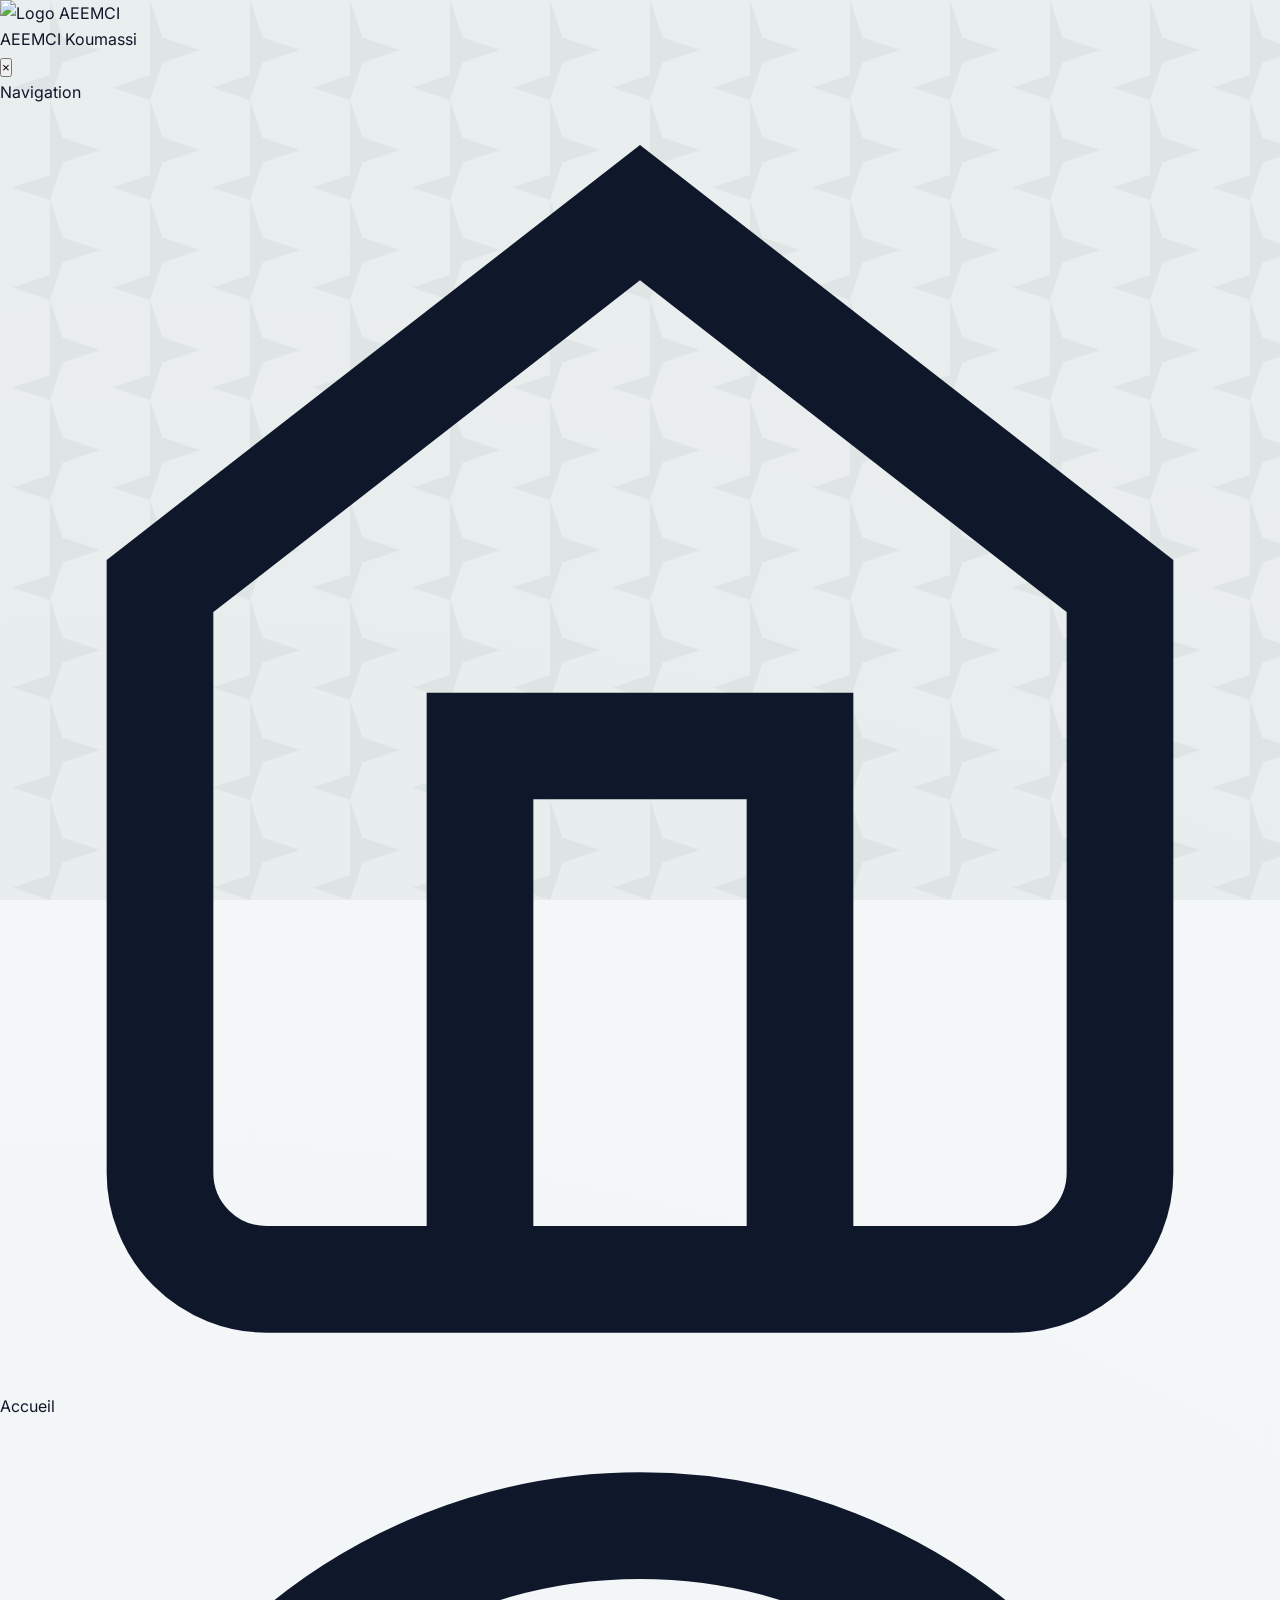
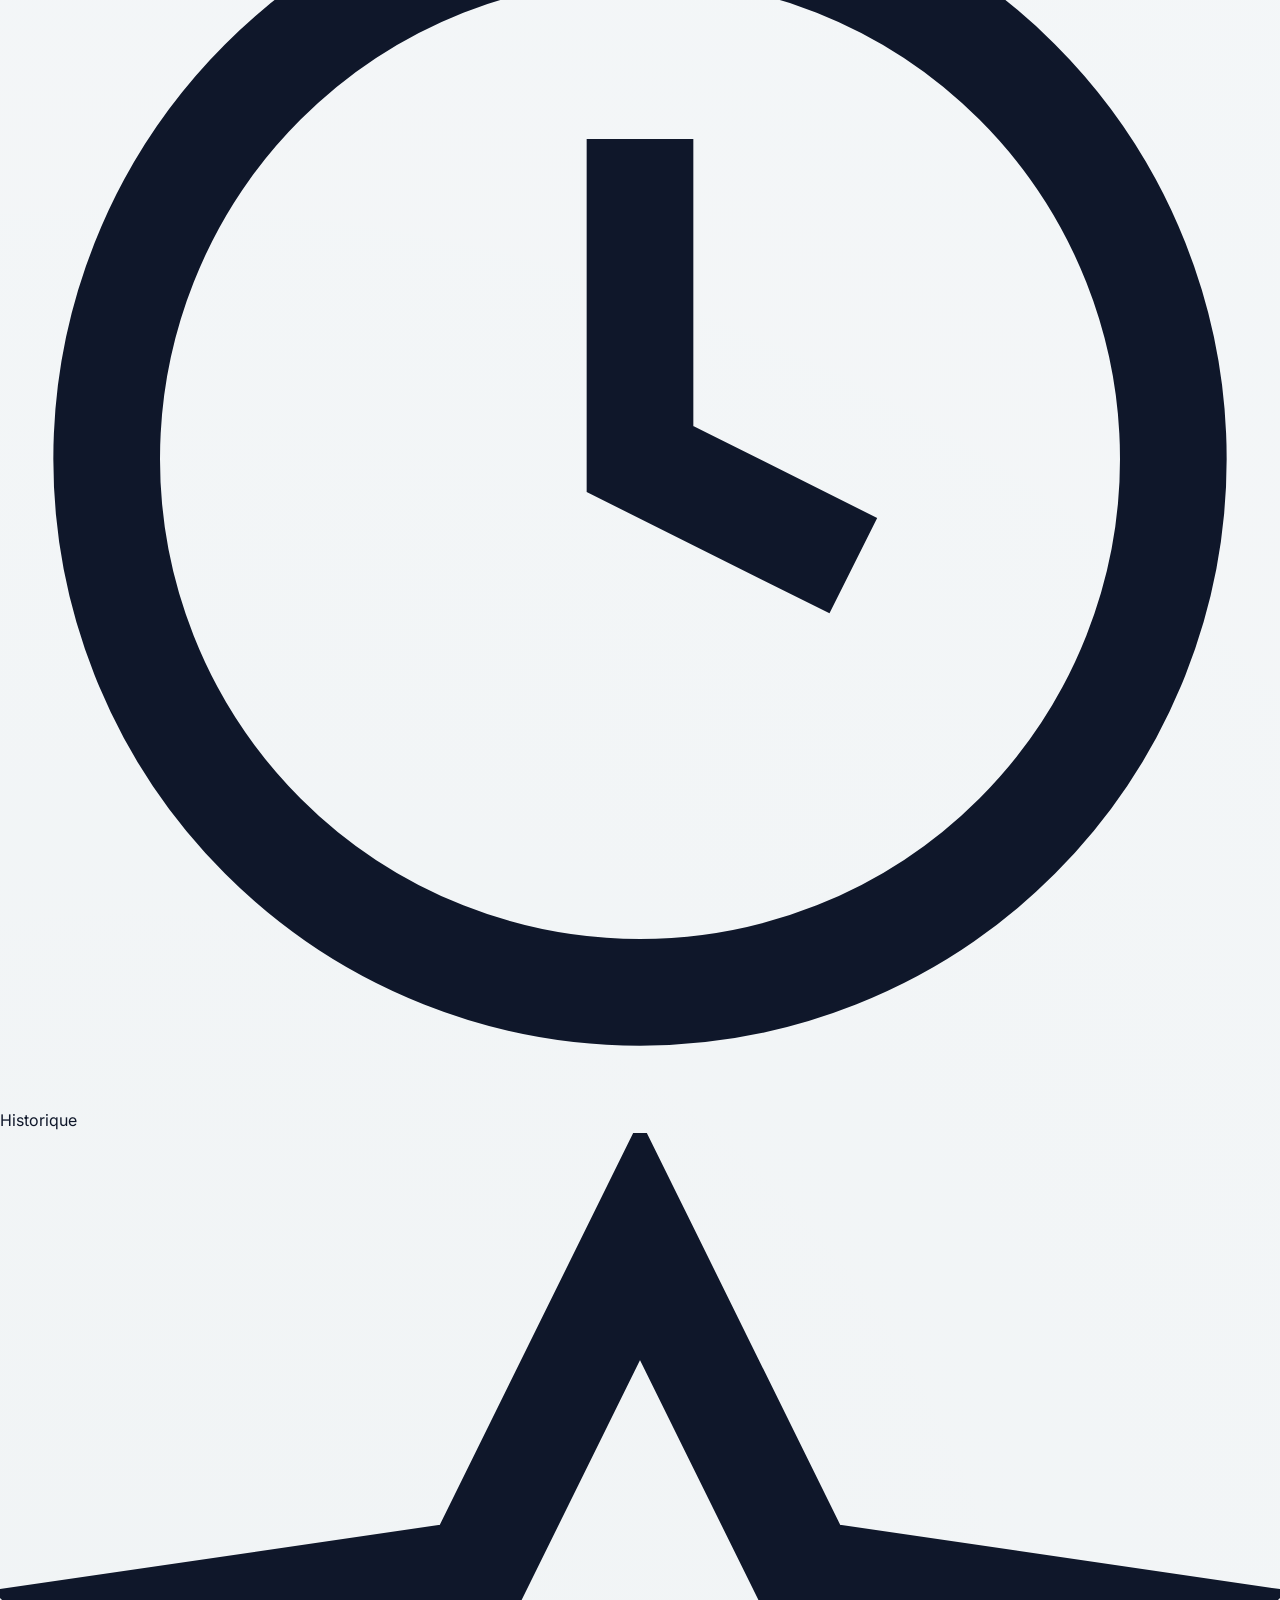
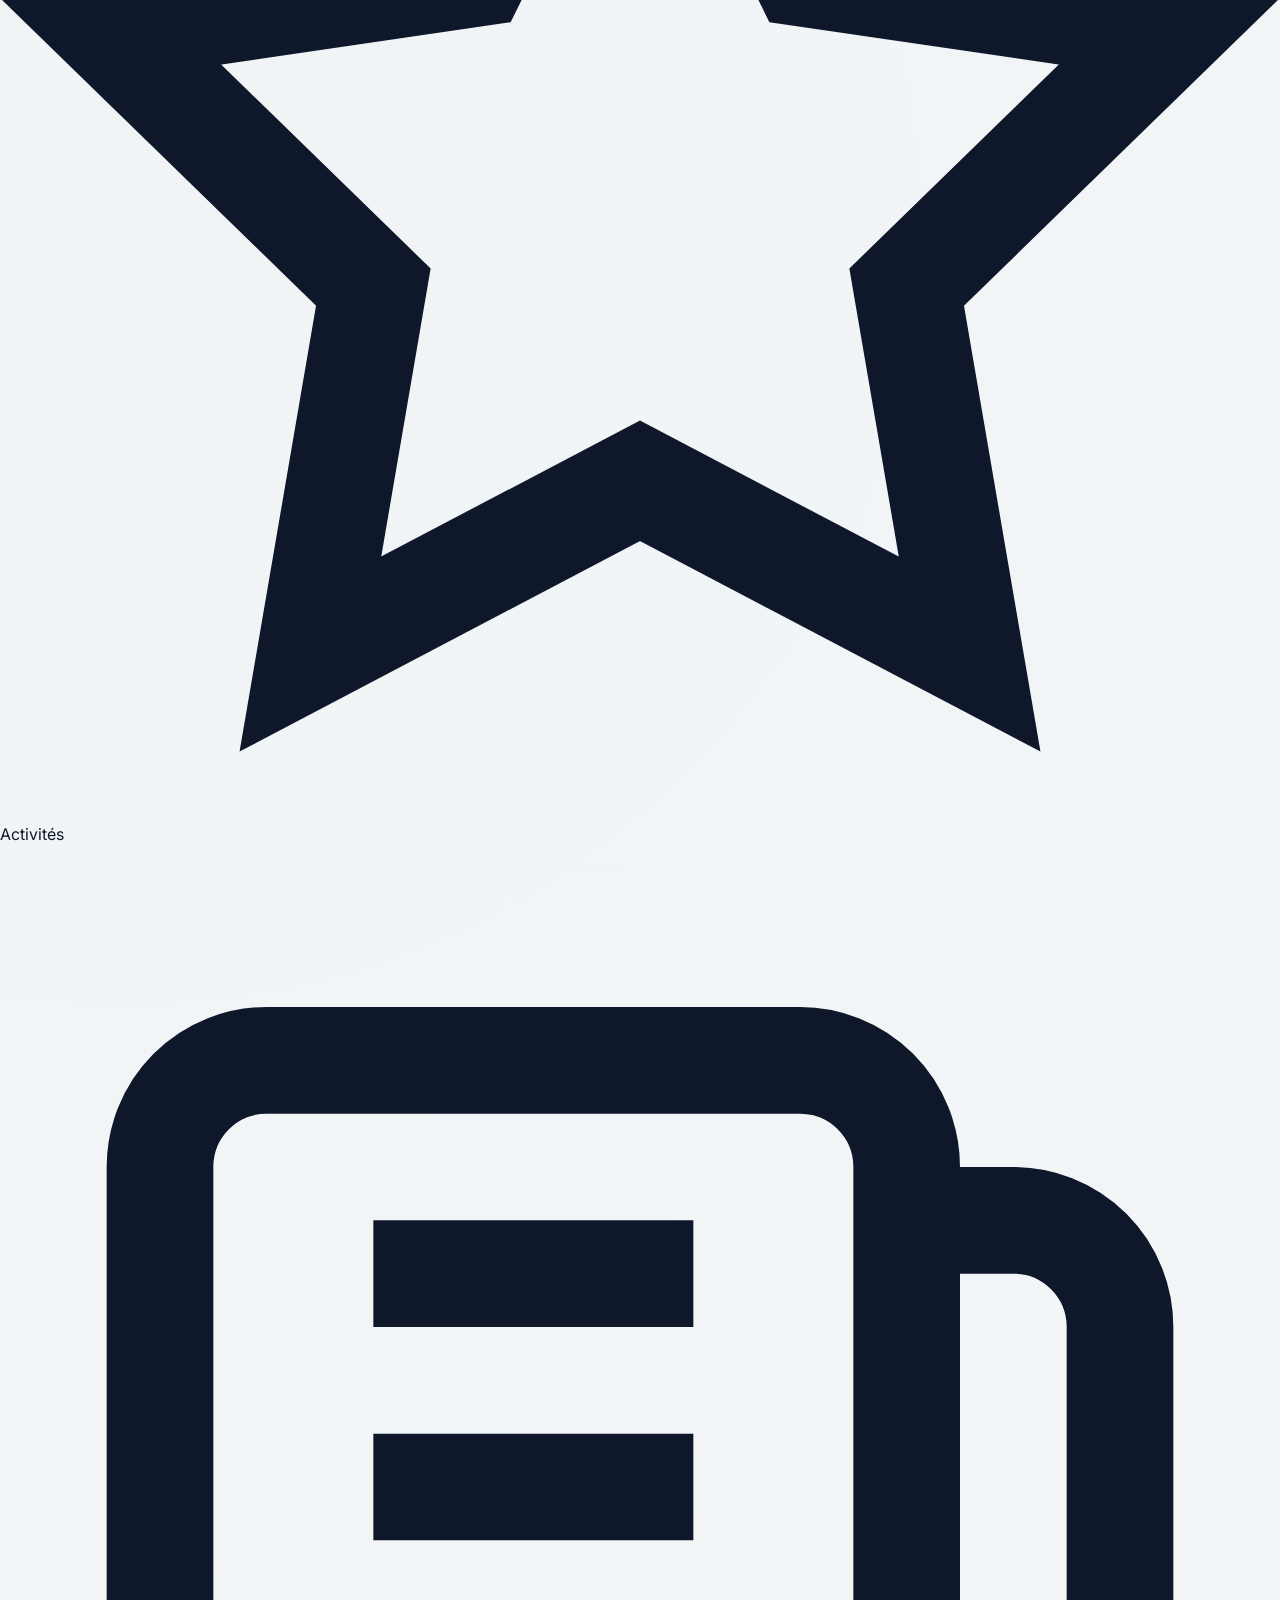
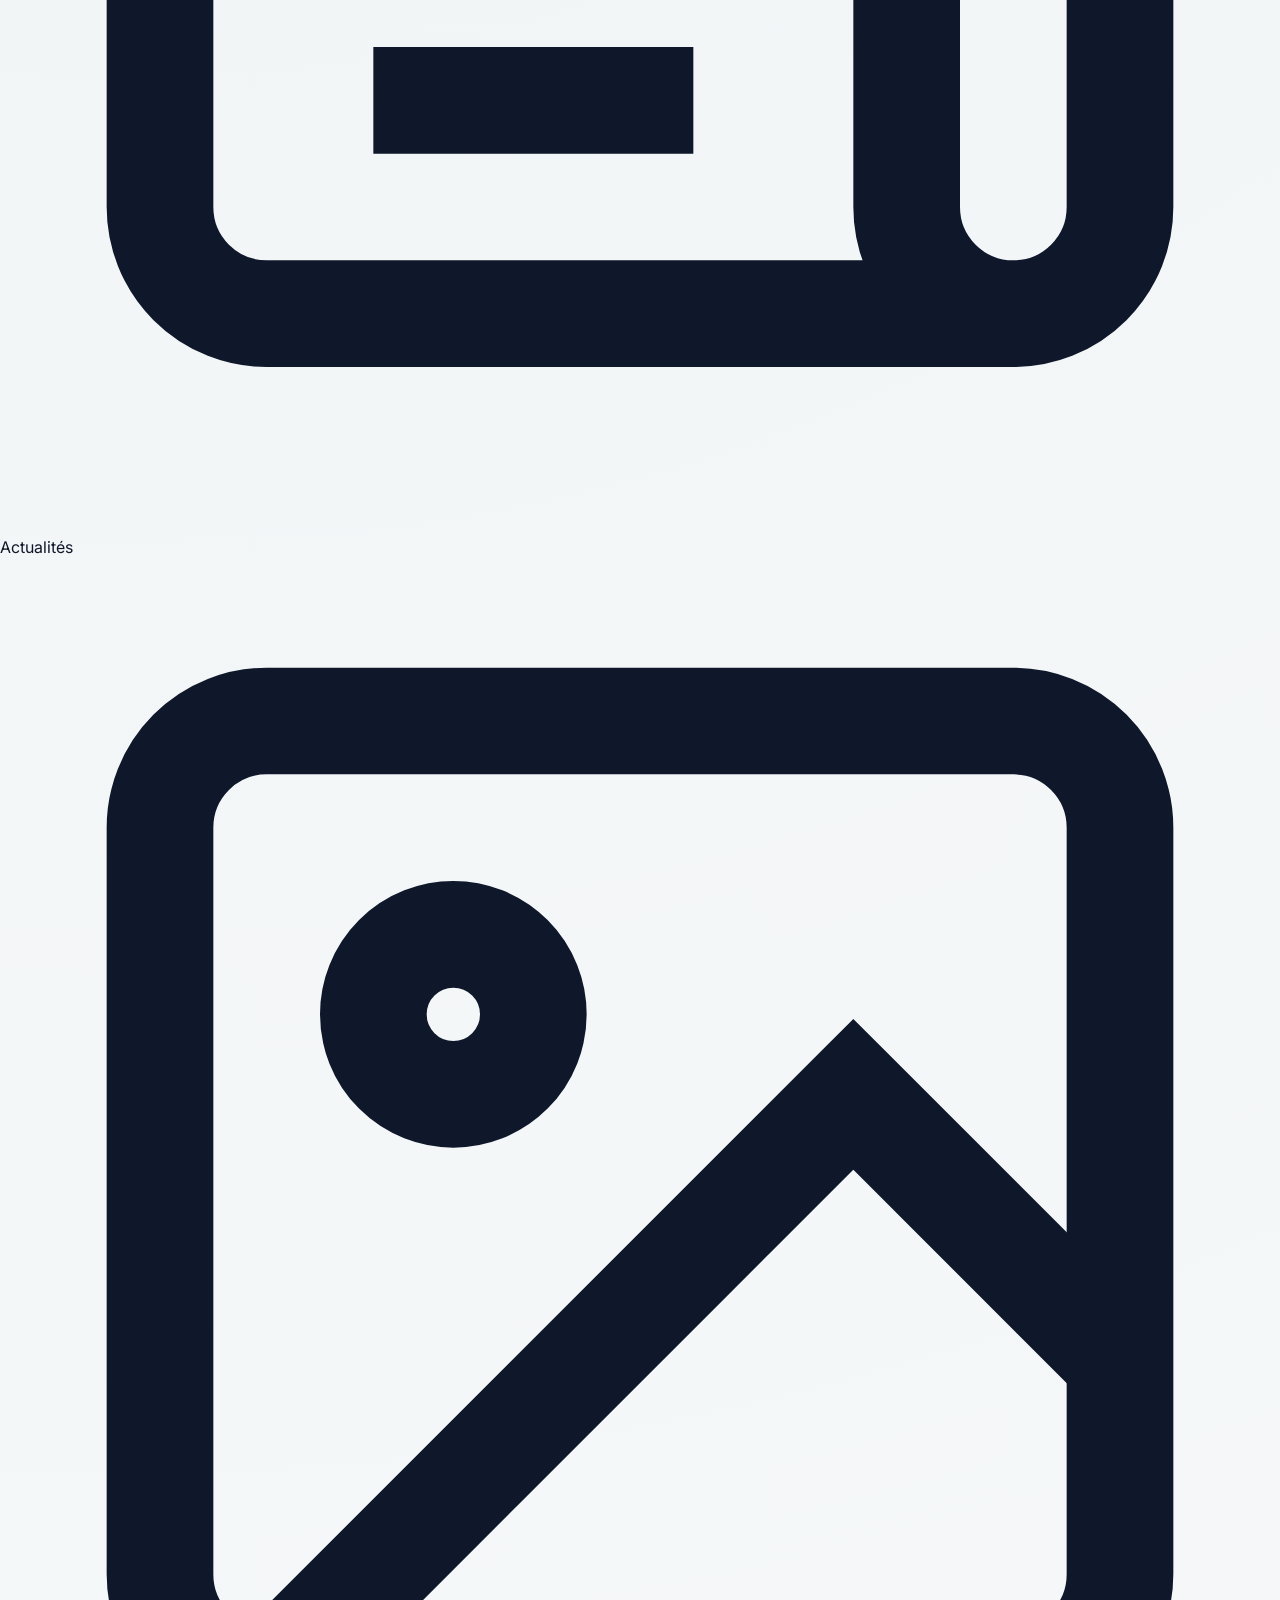
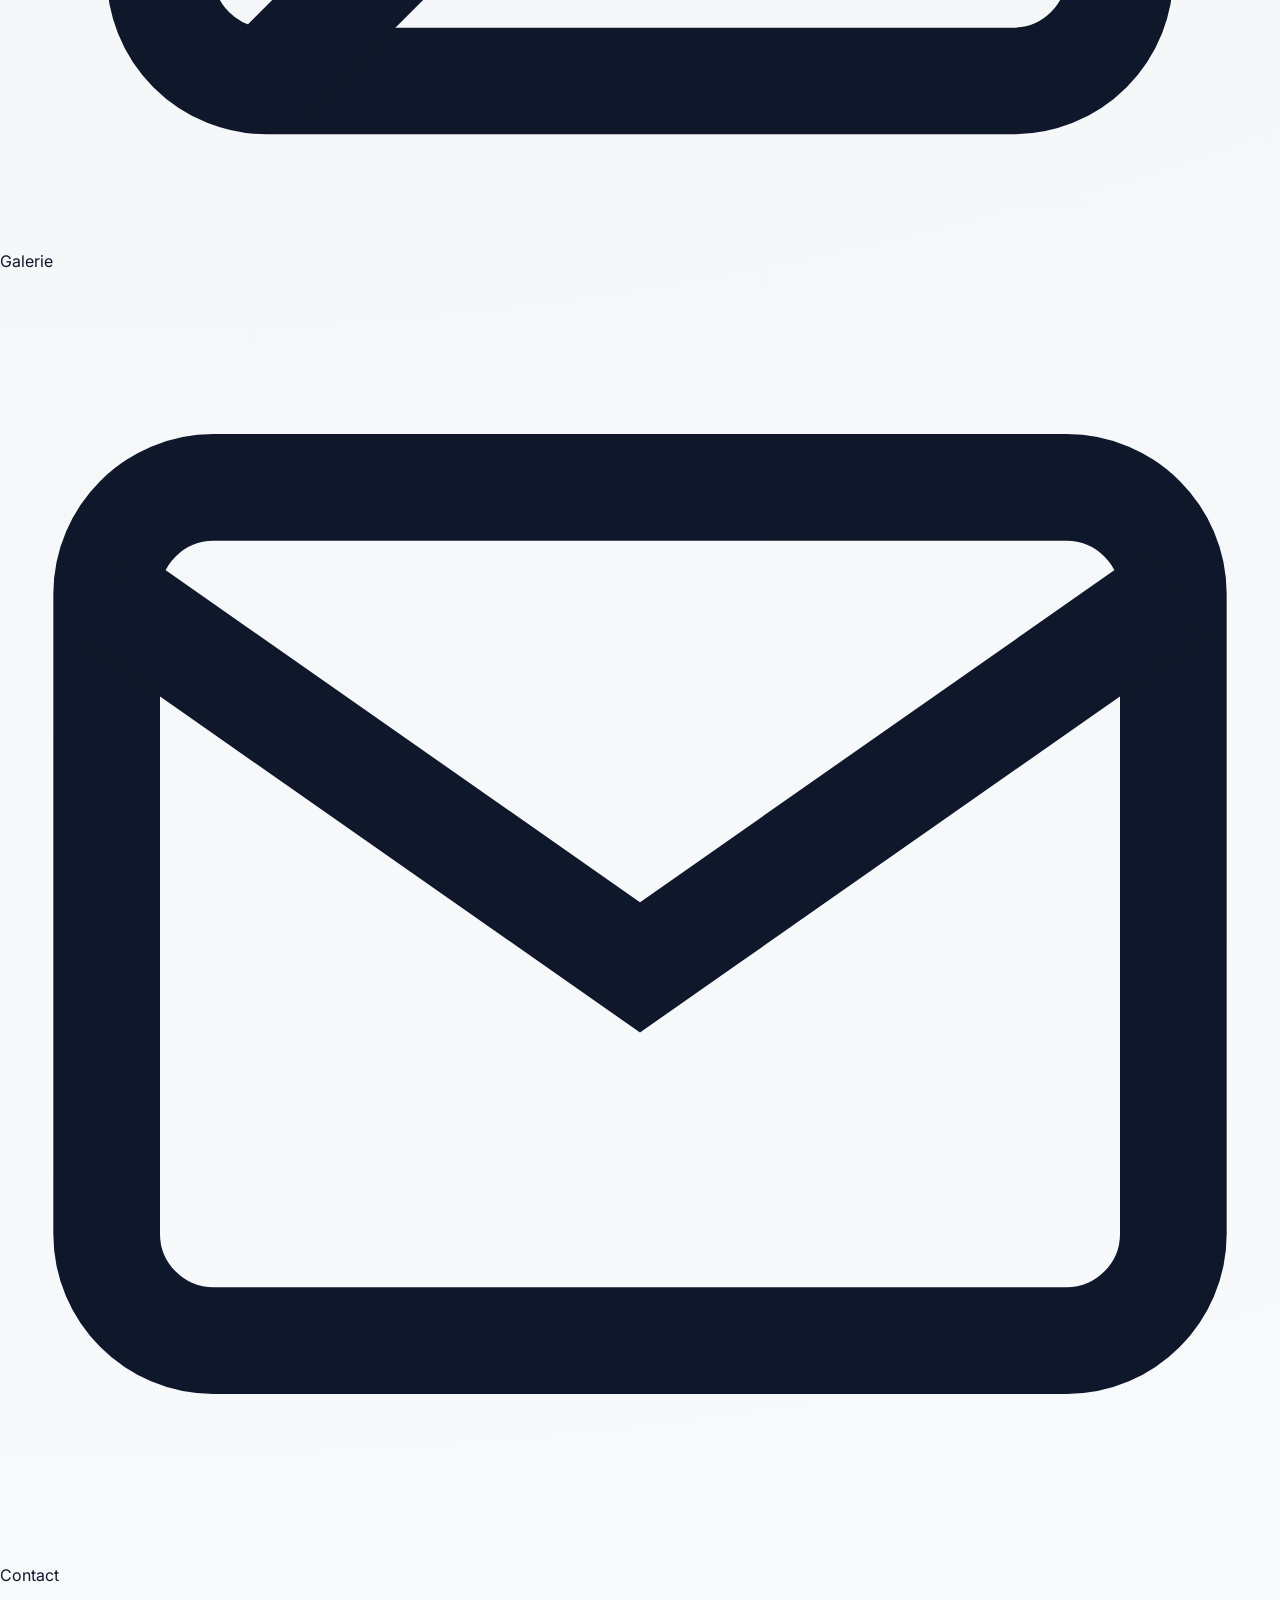
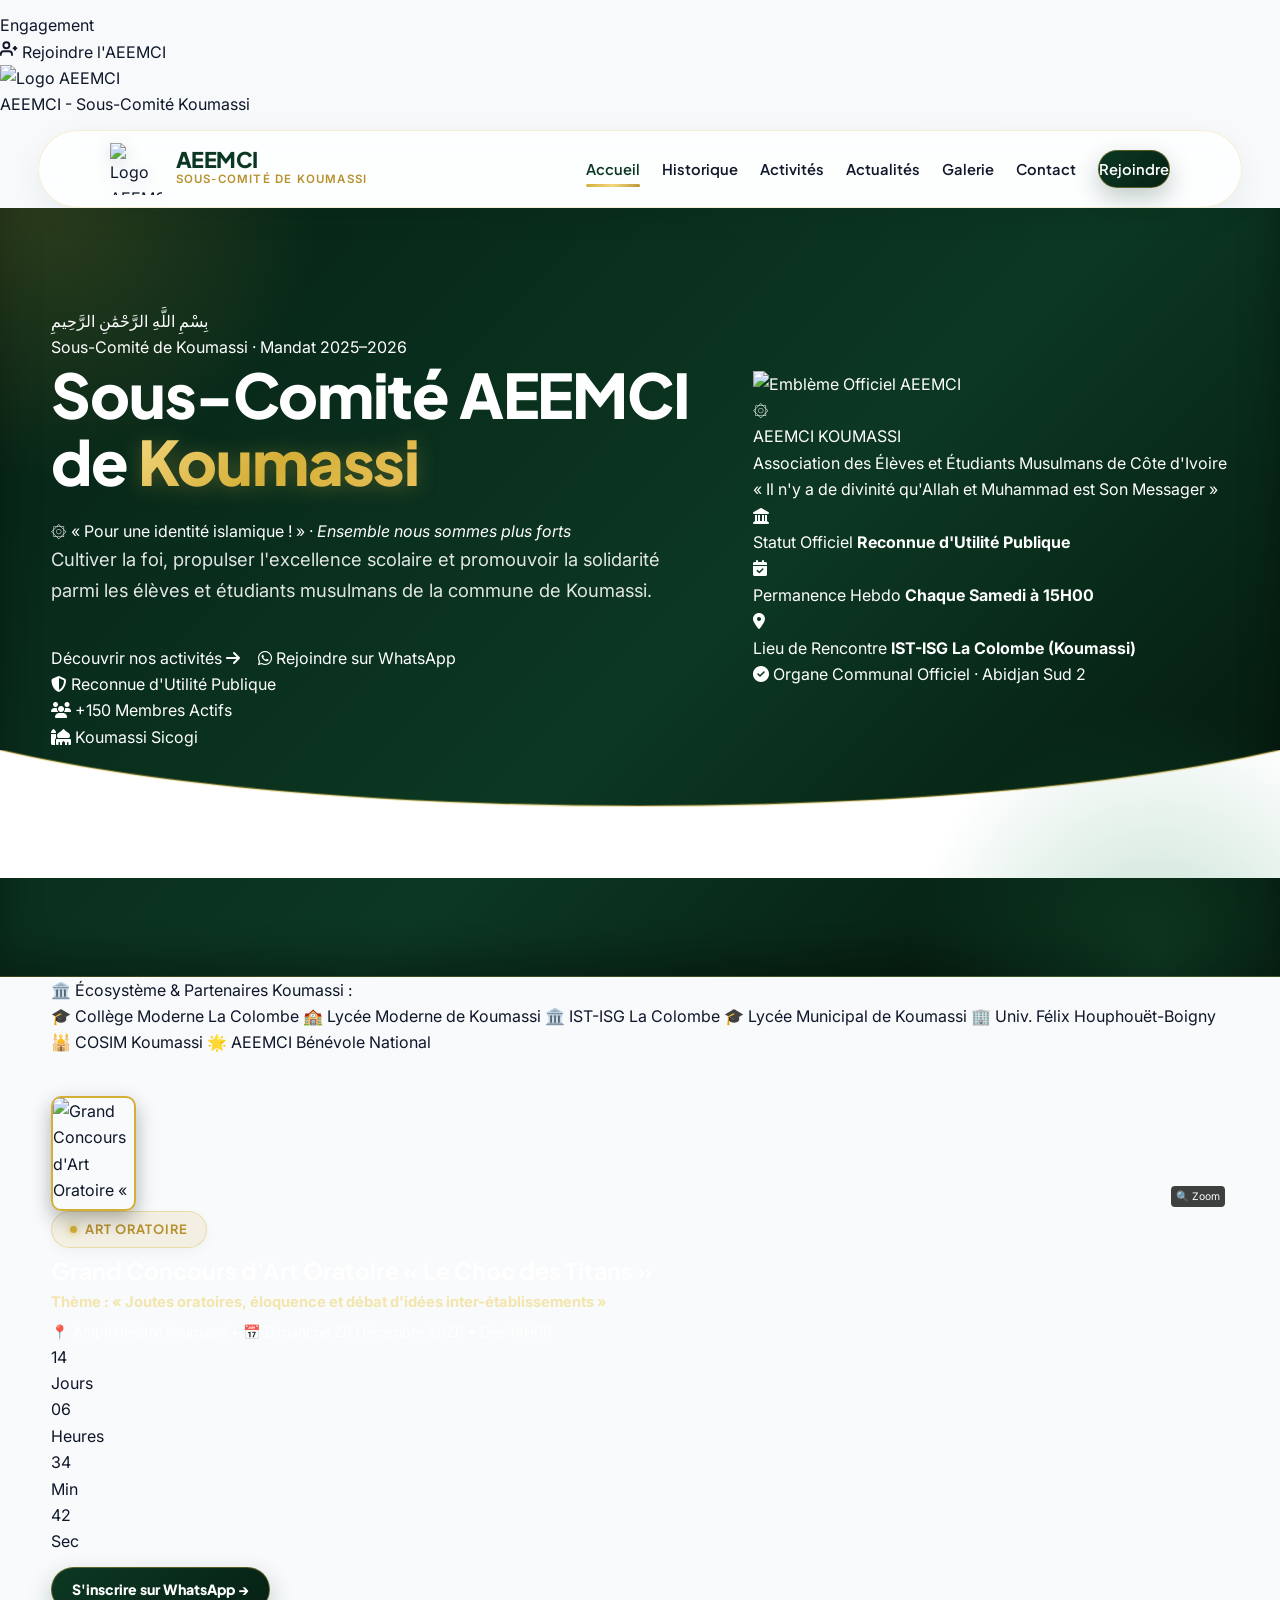
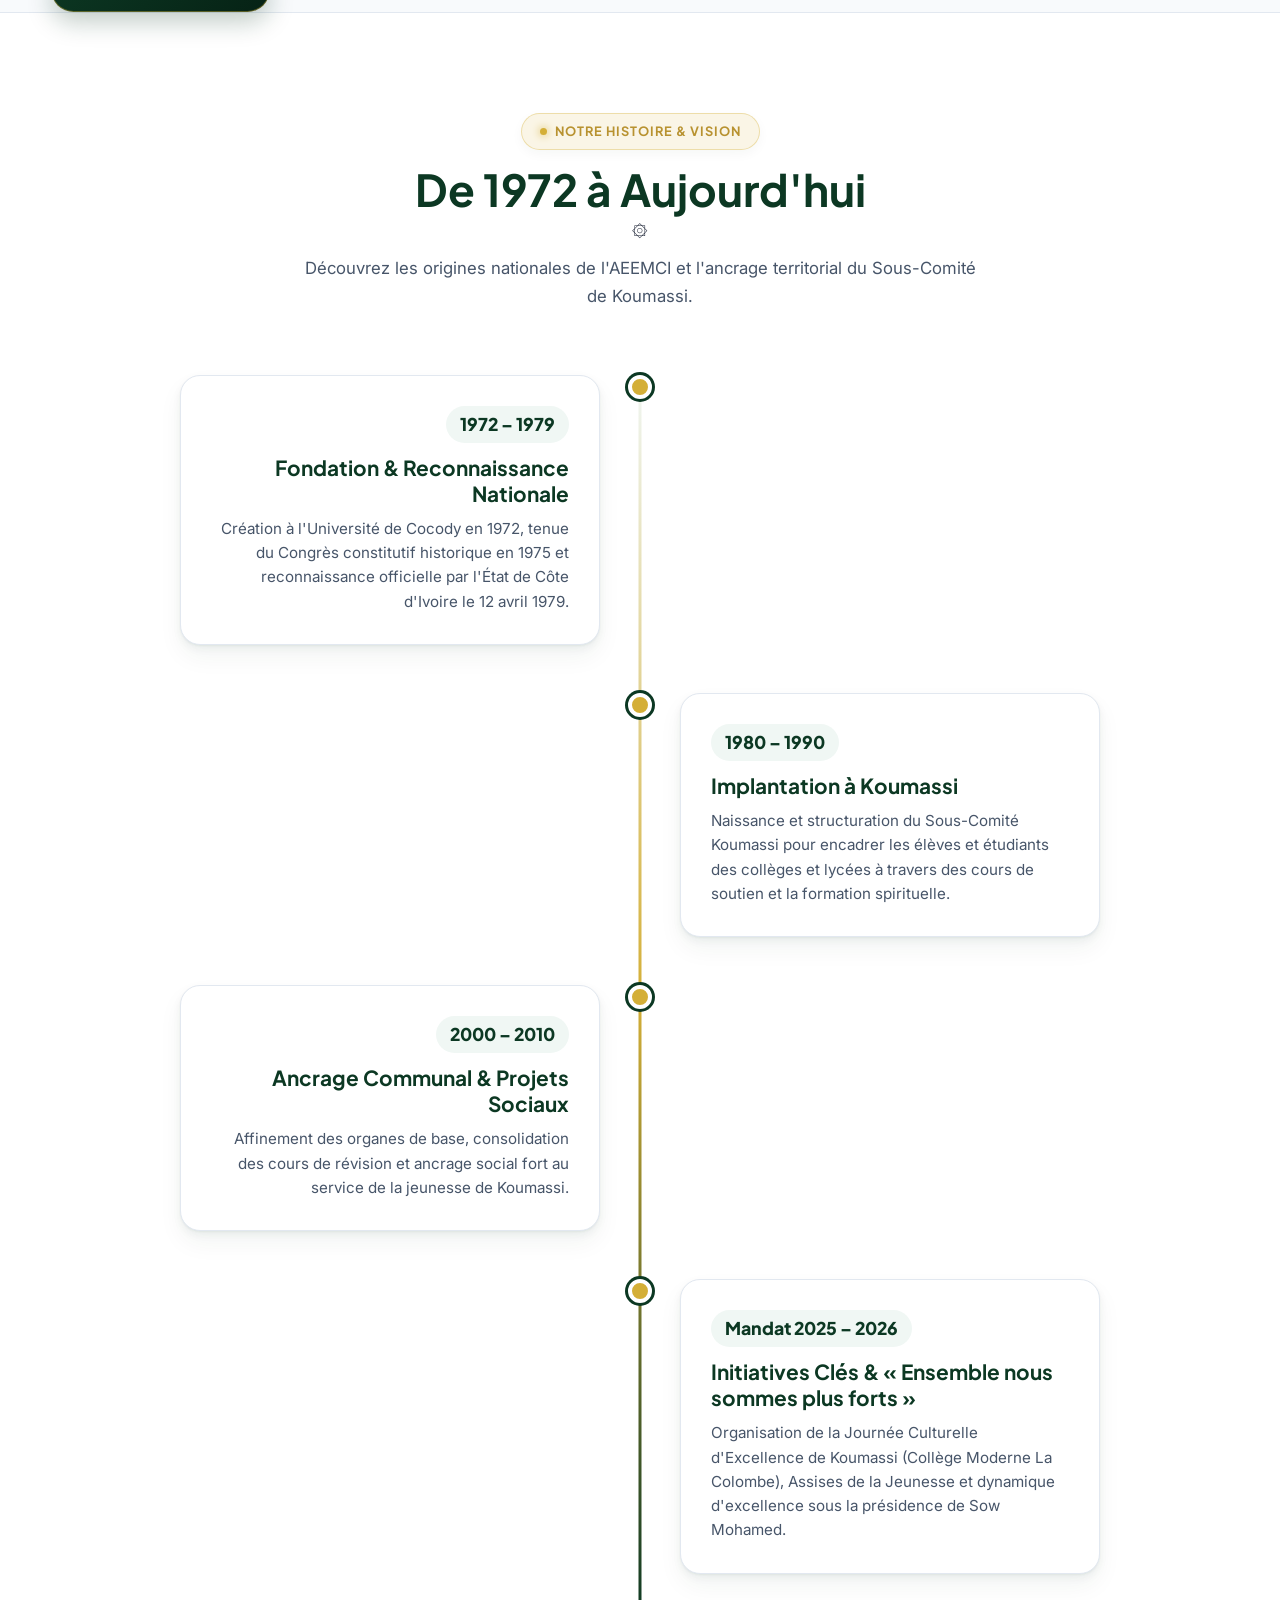
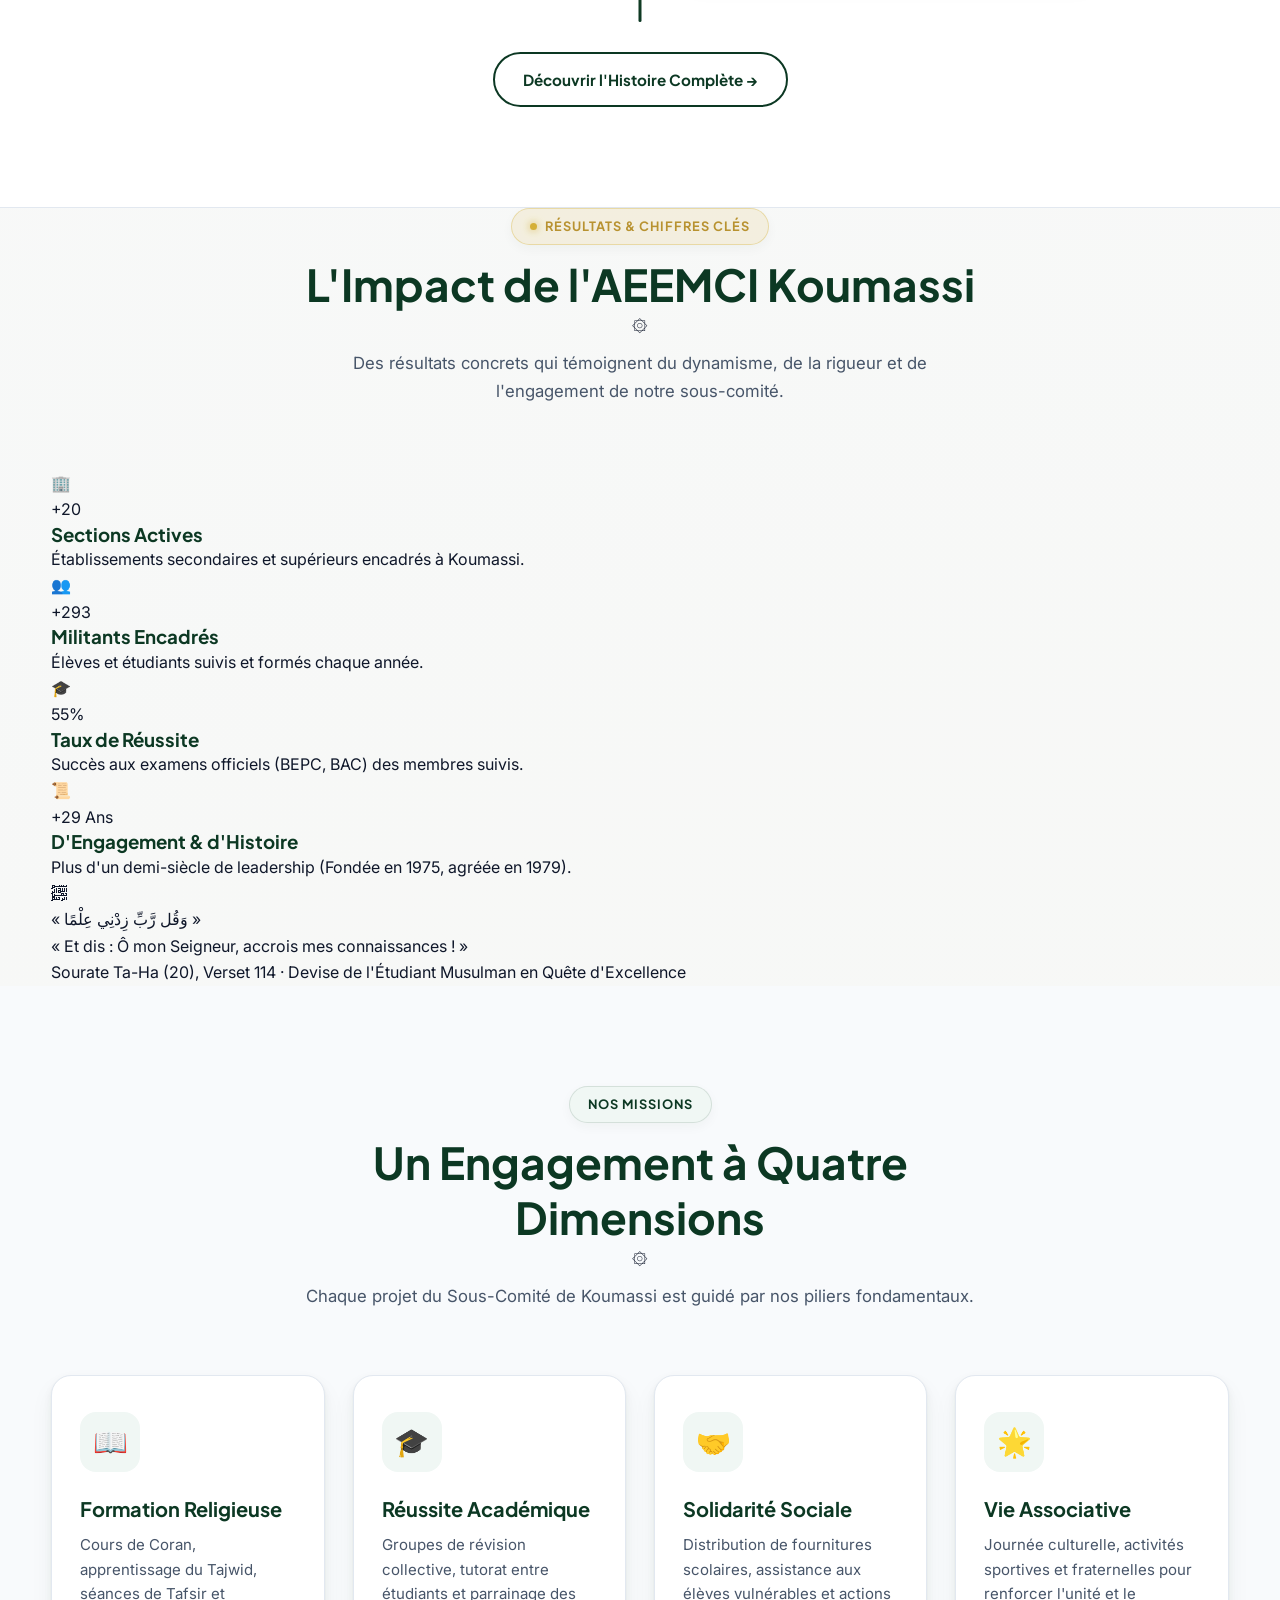
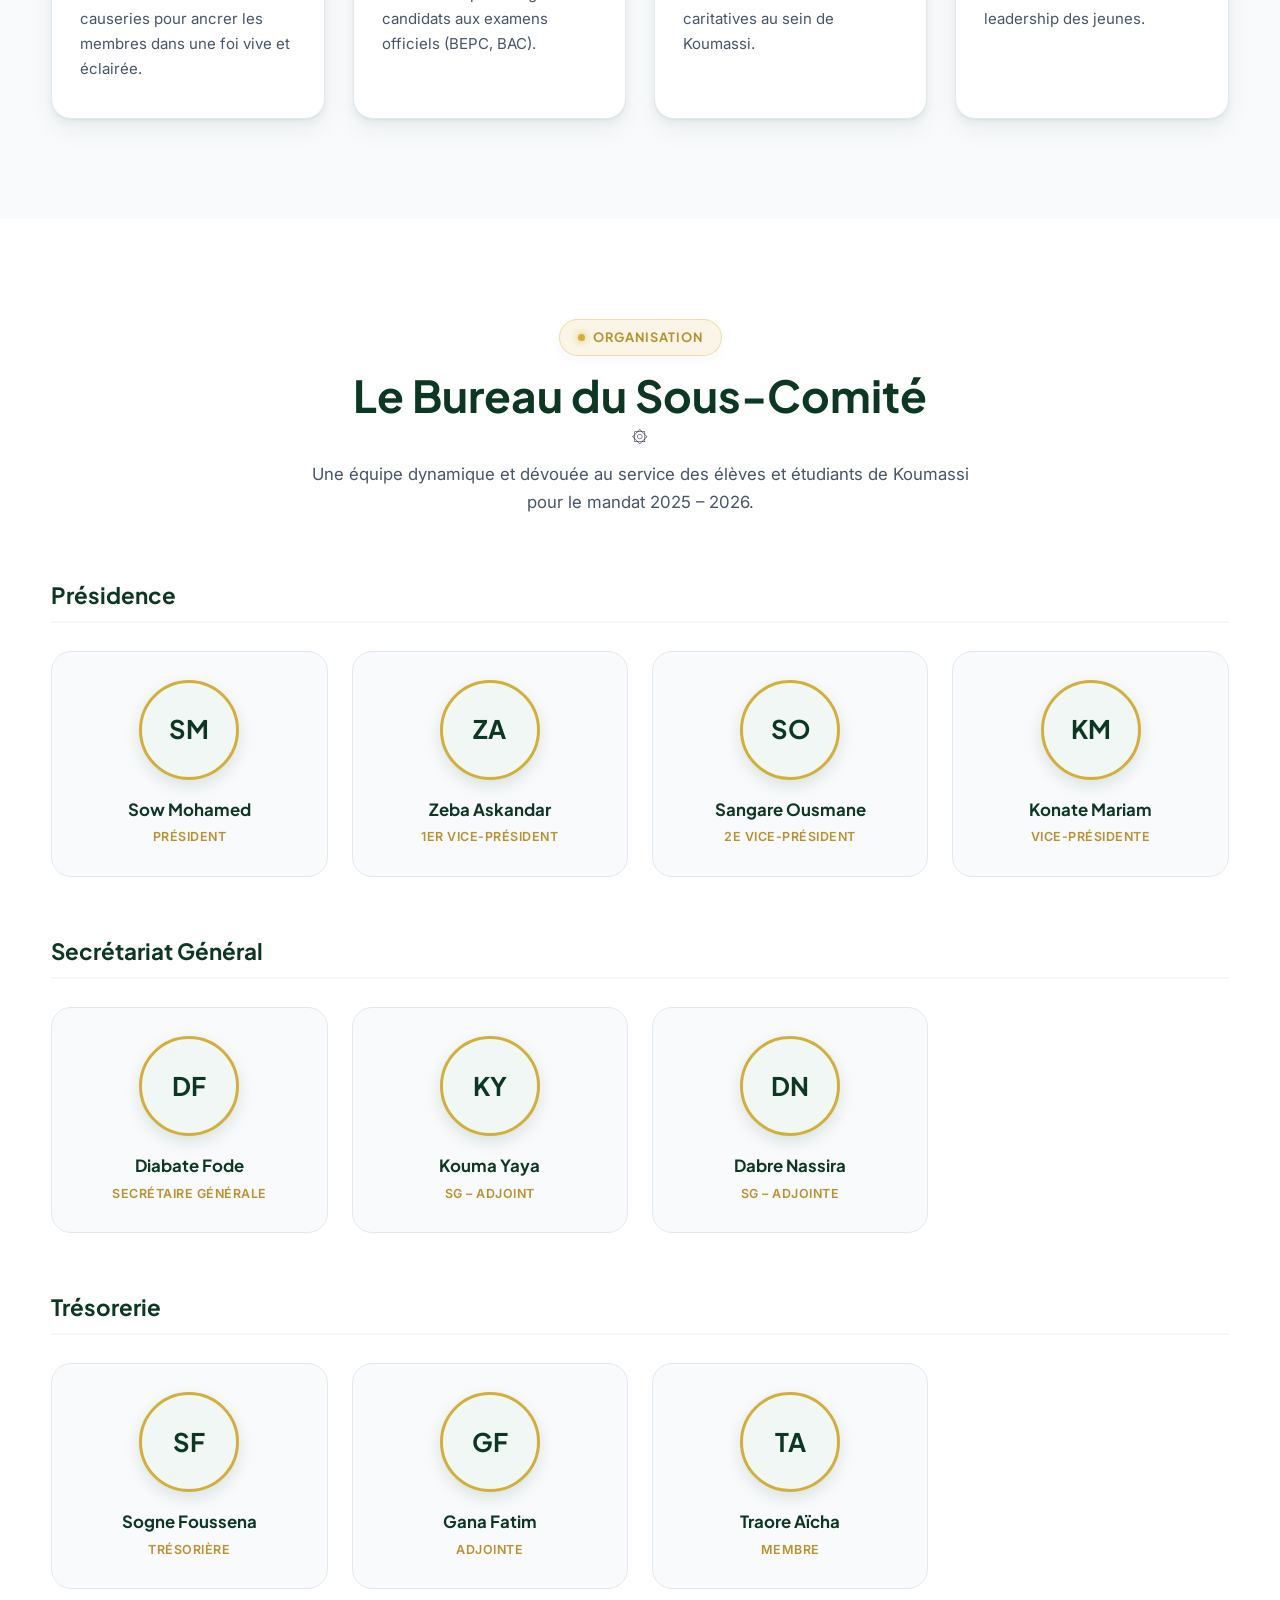
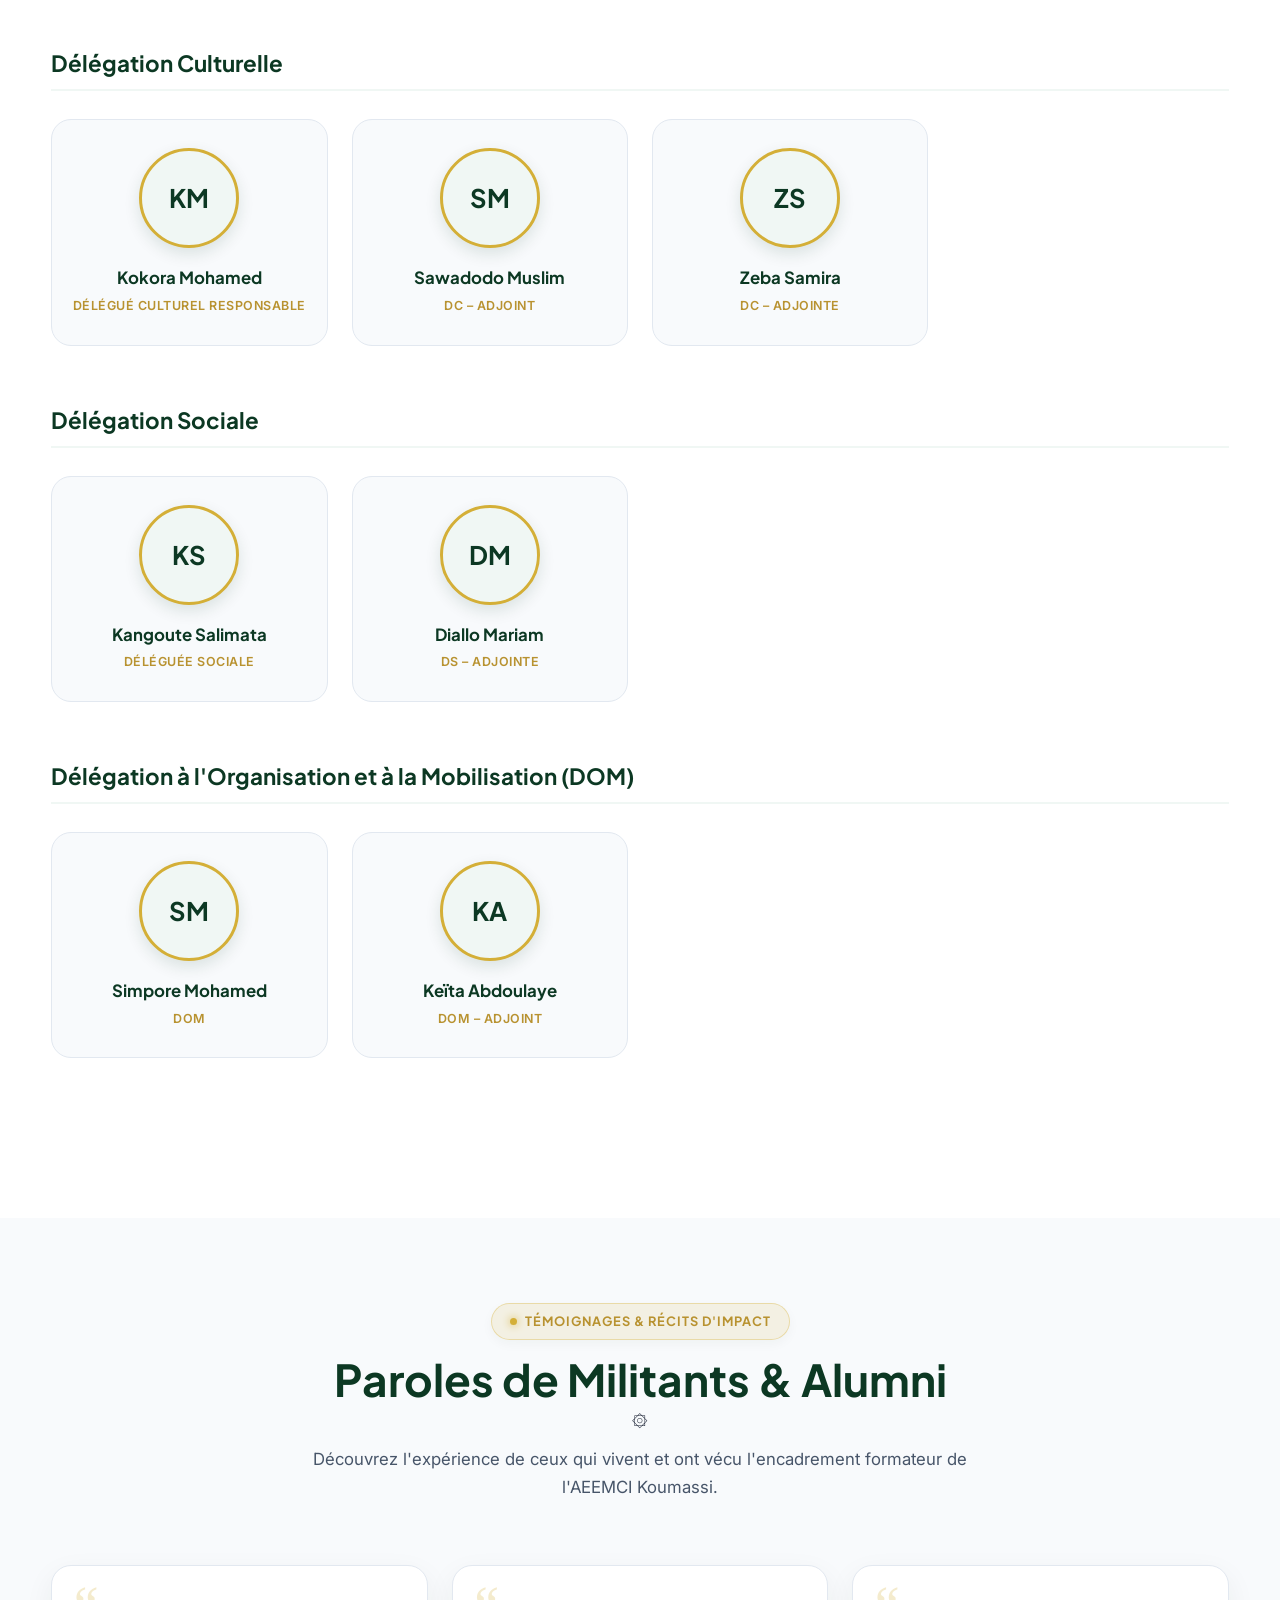
==== commit ae6b669c: "refactor: retour a une experience site web pure, epuree et sans invite d'installation" ====
--- a/index.html
+++ b/index.html
@@ -62,14 +62,6 @@
 <link rel="stylesheet" href="https://cdnjs.cloudflare.com/ajax/libs/font-awesome/6.5.1/css/all.min.css">
 <link rel="stylesheet" href="css/style.css?v=20261017_pro">
 <script src="js/base_donnees.js?v=20261017_pro" defer></script>
-<!-- Configuration PWA (Application Mobile Installable) -->
-<link rel="manifest" href="manifest.json">
-<meta name="theme-color" content="#0C3823">
-<meta name="mobile-web-app-capable" content="yes">
-<meta name="apple-mobile-web-app-capable" content="yes">
-<meta name="apple-mobile-web-app-status-bar-style" content="black-translucent">
-<meta name="apple-mobile-web-app-title" content="AEEMCI Koumassi">
-<link rel="apple-touch-icon" href="images/icon-192.png">
 </head>
 <body>
 <div id="scrollProgressBar" class="scroll-progress-bar"></div>
--- a/css/style.css
+++ b/css/style.css
@@ -1086,3053 +1086,3 @@
   align-items: center;
   gap: 8px;
 }
-
-/* ==========================================================================
-   BANNIÈRE ÉVÉNEMENT & COMPTE À REBOURS
-   ========================================================================== */
-.banniere-evenement-compteur {
-  background: linear-gradient(135deg, var(--vert-emeraude, #0C3823) 0%, #062215 100%) !important;
-  border-radius: var(--rayon-carte, 16px) !important;
-  padding: 36px 32px !important;
-  color: #FFFFFF !important;
-  display: grid !important;
-  grid-template-columns: 90px 1.4fr 0.9fr !important;
-  align-items: center !important;
-  justify-content: space-between !important;
-  gap: 24px !important;
-  box-shadow: 0 12px 30px rgba(12, 56, 35, 0.2) !important;
-  position: relative !important;
-  overflow: hidden !important;
-  margin-bottom: 20px !important;
-}
-
-.banniere-evenement-compteur::after {
-  content: "" !important;
-  position: absolute !important;
-  top: -50% !important;
-  right: -20% !important;
-  width: 300px !important;
-  height: 300px !important;
-  background: radial-gradient(circle, rgba(212, 175, 55, 0.2) 0%, transparent 70%) !important;
-  pointer-events: none !important;
-}
-
-.compte-rebours-box {
-  display: flex !important;
-  gap: 14px !important;
-  align-items: center !important;
-}
-
-.chronometre-unite {
-  background: rgba(255, 255, 255, 0.12) !important;
-  backdrop-filter: blur(8px) !important;
-  border: 1px solid rgba(255, 255, 255, 0.2) !important;
-  border-radius: 12px !important;
-  padding: 10px 16px !important;
-  text-align: center !important;
-  min-width: 65px !important;
-}
-
-.chronometre-valeur {
-  font-family: var(--font-titre, sans-serif) !important;
-  font-size: 1.7rem !important;
-  font-weight: 800 !important;
-  color: var(--or-clair, #F5D061) !important;
-  line-height: 1 !important;
-}
-
-.chronometre-label {
-  font-size: 0.70rem !important;
-  text-transform: uppercase !important;
-  letter-spacing: 1px !important;
-  color: rgba(255, 255, 255, 0.85) !important;
-  margin-top: 4px !important;
-}
-
-/* ==========================================================================
-   CHIFFRES CLÉS & CARTE D'IMPACT (DESIGN LUXUEUX HAUT DE GAMME PRO)
-   ========================================================================== */
-.section-chiffres-cles {
-  padding: 95px 0 !important;
-  background: linear-gradient(180deg, #F8FAFC 0%, #F1F5F9 50%, #E2E8F0 100%) !important;
-  position: relative !important;
-  overflow: hidden !important;
-}
-
-.section-chiffres-cles::before {
-  content: "" !important;
-  position: absolute !important;
-  top: -120px !important;
-  left: 50% !important;
-  transform: translateX(-50%) !important;
-  width: 900px !important;
-  height: 450px !important;
-  background: radial-gradient(circle, rgba(16, 185, 129, 0.12) 0%, rgba(212, 175, 55, 0.08) 45%, transparent 70%) !important;
-  pointer-events: none !important;
-}
-
-.grille-chiffres-cles {
-  display: grid !important;
-  grid-template-columns: repeat(4, 1fr) !important;
-  gap: 24px !important;
-  margin-top: 48px !important;
-  position: relative !important;
-  z-index: 2 !important;
-}
-
-@media (max-width: 1024px) {
-  .grille-chiffres-cles {
-    grid-template-columns: repeat(2, 1fr) !important;
-    gap: 20px !important;
-  }
-}
-
-@media (max-width: 600px) {
-  .grille-chiffres-cles {
-    grid-template-columns: 1fr !important;
-    gap: 18px !important;
-  }
-}
-
-.carte-chiffre-cle {
-  background: #FFFFFF !important;
-  border-radius: 20px !important;
-  padding: 32px 24px 28px !important;
-  text-align: center !important;
-  border: 1px solid rgba(12, 56, 35, 0.08) !important;
-  box-shadow: 0 10px 30px -5px rgba(12, 56, 35, 0.08), 0 0 0 1px rgba(255, 255, 255, 0.8) inset !important;
-  transition: all 0.4s cubic-bezier(0.165, 0.84, 0.44, 1) !important;
-  position: relative !important;
-  overflow: hidden !important;
-  display: flex !important;
-  flex-direction: column !important;
-  align-items: center !important;
-  justify-content: flex-start !important;
-}
-
-/* Ligne supérieure dorée/émeraude sur chaque carte */
-.carte-chiffre-cle::before {
-  content: "" !important;
-  position: absolute !important;
-  top: 0 !important;
-  left: 0 !important;
-  right: 0 !important;
-  height: 4px !important;
-  background: linear-gradient(90deg, #10B981 0%, #0C3823 50%, #D4AF37 100%) !important;
-  transition: opacity 0.3s ease !important;
-}
-
-.carte-chiffre-cle:hover {
-  transform: translateY(-10px) !important;
-  box-shadow: 0 20px 40px -10px rgba(12, 56, 35, 0.18), 0 0 0 2px rgba(212, 175, 55, 0.4) !important;
-  border-color: rgba(212, 175, 55, 0.3) !important;
-}
-
-.chiffre-icone-wrapper {
-  width: 56px !important;
-  height: 56px !important;
-  border-radius: 16px !important;
-  background: linear-gradient(135deg, rgba(16, 185, 129, 0.1) 0%, rgba(212, 175, 55, 0.15) 100%) !important;
-  border: 1px solid rgba(212, 175, 55, 0.25) !important;
-  display: flex !important;
-  align-items: center !important;
-  justify-content: center !important;
-  margin-bottom: 16px !important;
-  transition: transform 0.3s ease, background 0.3s ease !important;
-}
-
-.carte-chiffre-cle:hover .chiffre-icone-wrapper {
-  transform: scale(1.12) rotate(4deg) !important;
-  background: linear-gradient(135deg, #0C3823 0%, #10B981 100%) !important;
-}
-
-.chiffre-icone {
-  font-size: 1.6rem !important;
-  line-height: 1 !important;
-}
-
-.nombre-chiffre-cle {
-  font-family: var(--font-titre, 'Montserrat', sans-serif) !important;
-  font-size: clamp(2.2rem, 3.5vw, 3rem) !important;
-  font-weight: 900 !important;
-  line-height: 1.1 !important;
-  margin-bottom: 8px !important;
-  background: linear-gradient(135deg, #0C3823 0%, #10B981 60%, #B89628 100%) !important;
-  -webkit-background-clip: text !important;
-  -webkit-text-fill-color: transparent !important;
-  letter-spacing: -0.5px !important;
-}
-
-.titre-chiffre-cle {
-  font-size: 1.12rem !important;
-  font-weight: 700 !important;
-  color: var(--vert-emeraude, #0C3823) !important;
-  margin-bottom: 8px !important;
-  line-height: 1.3 !important;
-}
-
-.label-chiffre-cle {
-  font-size: 0.88rem !important;
-  font-weight: 500 !important;
-  color: #4A5568 !important;
-  line-height: 1.5 !important;
-  margin: 0 !important;
-}
-
-.carte-chiffre-glow {
-  position: absolute !important;
-  bottom: -40px !important;
-  right: -40px !important;
-  width: 100px !important;
-  height: 100px !important;
-  background: radial-gradient(circle, rgba(212, 175, 55, 0.15) 0%, transparent 70%) !important;
-  pointer-events: none !important;
-  transition: transform 0.4s ease !important;
-}
-
-.carte-chiffre-cle:hover .carte-chiffre-glow {
-  transform: scale(1.8) !important;
-}
-
-/* ---------- Section CTA Adhésion / Dons ---------- */
-.section-cta-globale {
-  padding: 90px 0;
-  background: linear-gradient(135deg, var(--vert-emeraude) 0%, #062215 100%);
-  color: #FFFFFF;
-  text-align: center;
-  position: relative;
-  overflow: hidden;
-}
-
-.section-cta-globale::before {
-  content: "";
-  position: absolute;
-  inset: 0;
-  background: radial-gradient(circle at 50% 0%, rgba(212, 175, 55, 0.18), transparent 70%);
-}
-
-.contenu-cta {
-  position: relative;
-  z-index: 2;
-  max-width: 680px;
-  margin: 0 auto;
-}
-
-.contenu-cta h2 {
-  color: #FFFFFF;
-  font-size: clamp(2rem, 3.8vw, 3rem);
-  margin-bottom: 16px;
-}
-
-.contenu-cta p {
-  color: rgba(255, 255, 255, 0.88);
-  font-size: 1.1rem;
-  margin-bottom: 36px;
-}
-
-/* ---------- Pied de page / Footer (2026 EXECUTIVE LUXURY) ---------- */
-.pied-site {
-  background: linear-gradient(180deg, #062215 0%, #03140A 100%) !important;
-  color: rgba(255, 255, 255, 0.8) !important;
-  padding: 80px 0 35px !important;
-  border-top: 1px solid rgba(212, 175, 55, 0.35) !important;
-  position: relative !important;
-  overflow: hidden !important;
-}
-
-.pied-site::before {
-  content: "";
-  position: absolute;
-  top: 0;
-  left: 50%;
-  transform: translateX(-50%);
-  width: 60%;
-  height: 1px;
-  background: linear-gradient(90deg, transparent, rgba(212, 175, 55, 0.8), transparent);
-}
-
-.grille-pied {
-  display: grid !important;
-  grid-template-columns: 1.4fr 1fr 1.2fr 1.1fr !important;
-  gap: 40px !important;
-  padding-bottom: 50px !important;
-  border-bottom: 1px solid rgba(255, 255, 255, 0.1) !important;
-}
-
-.pied-colonne h4 {
-  color: var(--or-clair) !important;
-  font-family: var(--font-titre) !important;
-  font-size: 0.95rem !important;
-  font-weight: 800 !important;
-  text-transform: uppercase !important;
-  letter-spacing: 1.5px !important;
-  margin-bottom: 22px !important;
-  display: flex !important;
-  align-items: center !important;
-  gap: 8px !important;
-}
-
-.pied-colonne h4::after {
-  content: "";
-  display: block;
-  width: 24px;
-  height: 2px;
-  background: var(--or);
-  border-radius: 2px;
-}
-
-.pied-colonne ul {
-  display: flex !important;
-  flex-direction: column !important;
-  gap: 12px !important;
-}
-
-.pied-colonne ul a {
-  color: rgba(255, 255, 255, 0.78) !important;
-  font-size: 0.94rem !important;
-  transition: var(--transition) !important;
-  display: inline-flex !important;
-  align-items: center !important;
-  gap: 6px !important;
-}
-
-.pied-colonne ul a:hover {
-  color: var(--or-clair) !important;
-  transform: translateX(5px) !important;
-}
-
-.bouton-admin-pied {
-  display: inline-flex !important;
-  align-items: center !important;
-  justify-content: center !important;
-  gap: 10px !important;
-  padding: 12px 22px !important;
-  background: rgba(212, 175, 55, 0.12) !important;
-  color: var(--or-clair) !important;
-  border: 1px solid rgba(212, 175, 55, 0.4) !important;
-  border-radius: 50px !important;
-  font-family: var(--font-titre) !important;
-  font-size: 0.88rem !important;
-  font-weight: 700 !important;
-  transition: var(--transition) !important;
-  margin-top: 14px !important;
-}
-
-.bouton-admin-pied:hover {
-  background: linear-gradient(135deg, #FDE68A 0%, #D4AF37 100%) !important;
-  color: #062215 !important;
-  box-shadow: 0 8px 20px rgba(212, 175, 55, 0.35) !important;
-  transform: translateY(-3px) !important;
-}
-
-.bas-pied-site {
-  display: flex !important;
-  justify-content: space-between !important;
-  align-items: center !important;
-  padding-top: 30px !important;
-  font-size: 0.86rem !important;
-  color: rgba(255, 255, 255, 0.65) !important;
-  flex-wrap: wrap !important;
-  gap: 16px !important;
-}
-
-/* ---------- Responsive Styles ---------- */
-@media (max-width: 992px) {
-  .hero-grille {
-    grid-template-columns: 1fr;
-    text-align: center;
-  }
-  .hero-description {
-    margin-inline: auto;
-  }
-  .hero-actions {
-    justify-content: center;
-  }
-  .slogan-majestueux-box {
-    margin-inline: auto;
-  }
-  .frise-chronologique::before {
-    left: 28px;
-  }
-  .etape-historique {
-    width: 100%;
-    padding-left: 70px;
-    padding-right: 0;
-    text-align: left !important;
-  }
-  .etape-historique:nth-child(even) {
-    left: 0;
-  }
-  .etape-historique:nth-child(odd) .etape-point,
-  .etape-historique:nth-child(even) .etape-point {
-    left: 16px;
-    right: auto;
-  }
-  .grille-pied {
-    grid-template-columns: 1fr;
-    gap: 36px;
-  }
-}
-
-@media (max-width: 768px) {
-  .menu-navigation {
-    display: none;
-  }
-  .menu-burger {
-    display: flex;
-  }
-}
-
-/* ---------- Animations de Révélation au Défilement ---------- */
-.reveal {
-  opacity: 0;
-  transform: translateY(30px);
-  transition: opacity 0.8s ease-out, transform 0.8s ease-out;
-  will-change: opacity, transform;
-}
-
-.reveal.active {
-  opacity: 1;
-  transform: translateY(0);
-}
-
-/* =========================================================
-   MENU LATÉRAL COULISSANT (SIDEBAR DARK MODE STYLE GEMINI)
-   ========================================================= */
-.sidebar-overlay {
-  position: fixed;
-  inset: 0;
-  background: rgba(0, 0, 0, 0.7);
-  backdrop-filter: blur(4px);
-  z-index: 100001 !important;
-  opacity: 0;
-  visibility: hidden;
-  transition: all 0.35s cubic-bezier(0.4, 0, 0.2, 1);
-}
-
-.sidebar-overlay.ouvert {
-  opacity: 1;
-  visibility: visible;
-}
-
-.sidebar-panneau {
-  position: fixed;
-  top: 0;
-  left: 0;
-  bottom: 0;
-  width: min(320px, 85vw);
-  background: #0F0F0F;
-  color: #F1F5F9;
-  z-index: 100002 !important;
-  transform: translateX(-100%);
-  transition: transform 0.35s cubic-bezier(0.4, 0, 0.2, 1);
-  display: flex;
-  flex-direction: column;
-  box-shadow: 10px 0 30px rgba(0, 0, 0, 0.5);
-  border-right: 1px solid rgba(255, 255, 255, 0.08);
-}
-
-.sidebar-panneau.ouvert {
-  transform: translateX(0);
-}
-
-.sidebar-entete {
-  display: flex;
-  align-items: center;
-  justify-content: space-between;
-  padding: 20px 24px;
-  border-bottom: 1px solid rgba(255, 255, 255, 0.08);
-}
-
-.sidebar-logo {
-  display: flex;
-  align-items: center;
-  gap: 12px;
-}
-
-.sidebar-logo img {
-  width: 42px;
-  height: 42px;
-  object-fit: contain;
-}
-
-.sidebar-titre-marque {
-  display: flex;
-  flex-direction: column;
-}
-
-.sidebar-titre-marque .sigle {
-  font-family: var(--font-titre);
-  font-size: 1.15rem;
-  font-weight: 800;
-  color: #FFFFFF;
-  line-height: 1;
-}
-
-.sidebar-titre-marque .sous-sigle {
-  font-size: 0.7rem;
-  color: var(--or);
-  font-weight: 600;
-  letter-spacing: 1px;
-  text-transform: uppercase;
-}
-
-.sidebar-fermer {
-  background: rgba(255, 255, 255, 0.06);
-  border: 1px solid rgba(255, 255, 255, 0.1);
-  color: #94A3B8;
-  font-size: 1.5rem;
-  width: 36px;
-  height: 36px;
-  border-radius: 50%;
-  cursor: pointer;
-  display: flex;
-  align-items: center;
-  justify-content: center;
-  transition: var(--transition);
-}
-
-.sidebar-fermer:hover {
-  background: rgba(255, 255, 255, 0.15);
-  color: #FFFFFF;
-}
-
-.sidebar-corps {
-  flex: 1;
-  padding: 24px 16px;
-  overflow-y: auto;
-}
-
-.sidebar-section-titre {
-  font-size: 0.72rem;
-  font-weight: 700;
-  text-transform: uppercase;
-  letter-spacing: 1.5px;
-  color: #64748B;
-  margin-bottom: 12px;
-  padding-left: 12px;
-}
-
-.sidebar-liens {
-  display: flex;
-  flex-direction: column;
-  gap: 6px;
-}
-
-.sidebar-lien {
-  display: flex;
-  align-items: center;
-  gap: 14px;
-  padding: 12px 16px;
-  border-radius: 12px;
-  color: #CBD5E1;
-  font-family: var(--font-titre);
-  font-weight: 600;
-  font-size: 0.95rem;
-  transition: var(--transition);
-}
-
-.sidebar-lien:hover {
-  background: rgba(255, 255, 255, 0.06);
-  color: #FFFFFF;
-}
-
-.sidebar-lien.actif {
-  background: #282828;
-  color: var(--or-clair);
-  box-shadow: inset 3px 0 0 var(--or);
-}
-
-.sidebar-icone {
-  width: 20px;
-  height: 20px;
-  stroke-width: 2;
-  flex-shrink: 0;
-}
-
-.sidebar-lien.actif .sidebar-icone {
-  color: var(--or);
-}
-
-.sidebar-engagement-box {
-  margin-top: 8px;
-}
-
-.sidebar-bouton-rejoindre {
-  display: flex;
-  align-items: center;
-  justify-content: center;
-  gap: 10px;
-  background: var(--or-gradient);
-  color: var(--vert-emeraude);
-  font-family: var(--font-titre);
-  font-weight: 800;
-  font-size: 0.92rem;
-  padding: 14px 20px;
-  border-radius: 50px;
-  box-shadow: 0 4px 16px rgba(212, 175, 55, 0.25);
-  transition: var(--transition);
-  text-align: center;
-}
-
-.sidebar-bouton-rejoindre:hover {
-  transform: translateY(-2px);
-  box-shadow: 0 8px 24px rgba(212, 175, 55, 0.4);
-}
-
-.sidebar-footer {
-  padding: 20px 24px;
-  border-top: 1px solid rgba(255, 255, 255, 0.08);
-  display: flex;
-  align-items: center;
-  gap: 12px;
-  background: #090909;
-}
-
-.sidebar-footer img {
-  width: 32px;
-  height: 32px;
-  object-fit: contain;
-}
-
-.sidebar-footer span {
-  font-size: 0.8rem;
-  color: #94A3B8;
-  font-weight: 500;
-}
-
-/* =========================================================
-   CARTE ACTUALITÉS / ACTIVITÉS COMPLÈTES (5 ÉVÉNEMENTS)
-   ========================================================= */
-.grille-actualites-cartes {
-  display: grid;
-  grid-template-columns: repeat(auto-fit, minmax(320px, 1fr));
-  gap: 32px;
-}
-
-.carte-actualite-moderne {
-  background: var(--fond-carte);
-  border-radius: var(--rayon-carte);
-  border: 1px solid var(--bordure-douce);
-  box-shadow: var(--ombre-douce);
-  overflow: hidden;
-  display: flex;
-  flex-direction: column;
-  transition: var(--transition);
-}
-
-.carte-actualite-moderne:hover {
-  transform: translateY(-6px);
-  box-shadow: var(--ombre-survol);
-  border-color: rgba(212, 175, 55, 0.35);
-}
-
-.carte-actu-image {
-  position: relative;
-  width: 100%;
-  height: 210px;
-  background: var(--vert-tendre);
-  overflow: hidden;
-}
-
-.carte-actu-image img {
-  width: 100%;
-  height: 100%;
-  object-fit: cover;
-  transition: transform 0.5s ease;
-}
-
-.carte-actualite-moderne:hover .carte-actu-image img {
-  transform: scale(1.05);
-}
-
-.carte-actu-badge {
-  position: absolute;
-  top: 16px;
-  left: 16px;
-  padding: 6px 14px;
-  border-radius: 30px;
-  background: rgba(12, 56, 35, 0.9);
-  color: #FFFFFF;
-  font-family: var(--font-titre);
-  font-size: 0.75rem;
-  font-weight: 800;
-  text-transform: uppercase;
-  letter-spacing: 1px;
-  backdrop-filter: blur(6px);
-  box-shadow: 0 4px 12px rgba(0, 0, 0, 0.15);
-}
-
-.carte-actu-badge.or {
-  background: linear-gradient(135deg, rgba(212, 175, 55, 0.95), rgba(184, 146, 48, 0.95));
-  color: var(--vert-emeraude);
-}
-
-.carte-actu-corps {
-  padding: 28px;
-  display: flex;
-  flex-direction: column;
-  flex: 1;
-}
-
-.carte-actu-date {
-  font-size: 0.82rem;
-  font-weight: 700;
-  color: var(--or-sombre);
-  text-transform: uppercase;
-  letter-spacing: 1px;
-  margin-bottom: 8px;
-}
-
-.carte-actu-titre {
-  font-size: 1.3rem;
-  margin-bottom: 12px;
-  color: var(--vert-emeraude);
-  line-height: 1.3;
-}
-
-.carte-actu-desc {
-  color: var(--texte-doux);
-  font-size: 0.95rem;
-  line-height: 1.6;
-  margin-bottom: 24px;
-  flex: 1;
-}
-
-.carte-actu-action {
-  margin-top: auto;
-}
-
-/* =========================================================
-   MODALE DE COUVERTURE MÉDIATIQUE (BOUTON VOIR PLUS)
-   ========================================================= */
-.modal-media-overlay {
-  position: fixed;
-  inset: 0;
-  background: rgba(0, 0, 0, 0.75);
-  backdrop-filter: blur(6px);
-  -webkit-backdrop-filter: blur(6px);
-  z-index: 2500;
-  display: flex;
-  align-items: center;
-  justify-content: center;
-  padding: 20px;
-  opacity: 0;
-  visibility: hidden;
-  transition: all 0.3s cubic-bezier(0.4, 0, 0.2, 1);
-}
-
-.modal-media-overlay.ouvert {
-  opacity: 1;
-  visibility: visible;
-}
-
-.modal-media-boite {
-  background: #FFFFFF;
-  border-radius: 20px;
-  max-width: 680px;
-  width: 100%;
-  max-height: 90vh;
-  overflow-y: auto;
-  box-shadow: 0 25px 50px -12px rgba(0, 0, 0, 0.35);
-  border: 1px solid var(--bordure-douce);
-  position: relative;
-  transform: scale(0.95);
-  transition: transform 0.3s cubic-bezier(0.4, 0, 0.2, 1);
-}
-
-.modal-media-overlay.ouvert .modal-media-boite {
-  transform: scale(1);
-}
-
-.modal-media-entete {
-  padding: 28px 28px 20px;
-  border-bottom: 1px solid var(--bordure-douce);
-  position: relative;
-}
-
-.badge-couverture-medias {
-  display: inline-flex;
-  align-items: center;
-  gap: 6px;
-  padding: 6px 14px;
-  border-radius: 30px;
-  background: linear-gradient(135deg, var(--vert-emeraude), var(--vert-moyen));
-  color: #FFFFFF;
-  font-family: var(--font-titre);
-  font-size: 0.78rem;
-  font-weight: 800;
-  text-transform: uppercase;
-  letter-spacing: 1px;
-  margin-bottom: 12px;
-}
-
-.modal-media-titre {
-  font-size: 1.5rem;
-  color: var(--vert-emeraude);
-  margin-bottom: 4px;
-}
-
-.modal-media-date {
-  font-size: 0.85rem;
-  color: var(--or-sombre);
-  font-weight: 700;
-  text-transform: uppercase;
-  letter-spacing: 1px;
-}
-
-.modal-media-fermer {
-  position: absolute;
-  top: 24px;
-  right: 24px;
-  background: var(--vert-tendre);
-  border: none;
-  color: var(--vert-emeraude);
-  font-size: 1.5rem;
-  width: 38px;
-  height: 38px;
-  border-radius: 50%;
-  cursor: pointer;
-  display: flex;
-  align-items: center;
-  justify-content: center;
-  transition: var(--transition);
-}
-
-.modal-media-fermer:hover {
-  background: var(--vert-emeraude);
-  color: #FFFFFF;
-}
-
-.modal-media-corps {
-  padding: 28px;
-}
-
-.modal-media-image {
-  width: 100%;
-  max-height: 300px;
-  object-fit: cover;
-  border-radius: 12px;
-  margin-bottom: 20px;
-  box-shadow: var(--ombre-douce);
-}
-
-.modal-media-communique {
-  font-size: 0.98rem;
-  color: var(--texte-doux);
-  line-height: 1.7;
-  margin-bottom: 24px;
-}
-
-.modal-media-actions {
-  display: flex;
-  gap: 12px;
-  flex-wrap: wrap;
-}
-
-/* =========================================================
-   BOUTONS DE FILTRAGE & GALERIE STRUCTURÉE
-   ========================================================= */
-.barre-filtres-galerie {
-  display: flex;
-  align-items: center;
-  justify-content: center;
-  gap: 12px;
-  flex-wrap: wrap;
-  margin-bottom: 48px;
-}
-
-.bouton-filtre-cat {
-  padding: 10px 22px;
-  border-radius: 50px;
-  background: #FFFFFF;
-  border: 1px solid var(--bordure-douce);
-  color: var(--texte-doux);
-  font-family: var(--font-titre);
-  font-weight: 700;
-  font-size: 0.88rem;
-  cursor: pointer;
-  transition: var(--transition);
-  box-shadow: 0 2px 8px rgba(0, 0, 0, 0.04);
-}
-
-.bouton-filtre-cat:hover {
-  border-color: var(--or);
-  color: var(--vert-emeraude);
-  transform: translateY(-2px);
-}
-
-.bouton-filtre-cat.actif {
-  background: var(--vert-emeraude);
-  color: #FFFFFF;
-  border-color: var(--vert-emeraude);
-  box-shadow: 0 6px 16px rgba(12, 56, 35, 0.2);
-}
-
-.grille-galerie-filtree {
-  display: grid;
-  grid-template-columns: repeat(auto-fill, minmax(280px, 1fr));
-  gap: 24px;
-}
-
-.carte-galerie-item {
-  position: relative;
-  background: var(--fond-carte);
-  border-radius: var(--rayon-carte);
-  overflow: hidden;
-  box-shadow: var(--ombre-douce);
-  border: 1px solid var(--bordure-douce);
-  aspect-ratio: 4/3;
-  transition: var(--transition);
-}
-
-.carte-galerie-item.masque {
-  display: none !important;
-}
-
-.carte-galerie-item img {
-  width: 100%;
-  height: 100%;
-  object-fit: cover;
-  transition: transform 0.5s ease;
-}
-
-.carte-galerie-item:hover {
-  transform: translateY(-6px);
-  box-shadow: var(--ombre-survol);
-}
-
-.carte-galerie-item:hover img {
-  transform: scale(1.08);
-}
-
-.carte-galerie-overlay {
-  position: absolute;
-  inset: 0;
-  background: linear-gradient(to top, rgba(12, 56, 35, 0.85) 0%, transparent 70%);
-  display: flex;
-  flex-direction: column;
-  justify-content: flex-end;
-  padding: 20px;
-  opacity: 0;
-  transition: opacity 0.3s ease;
-}
-
-.carte-galerie-item:hover .carte-galerie-overlay {
-  opacity: 1;
-}
-
-.carte-galerie-titre {
-  color: #FFFFFF;
-  font-family: var(--font-titre);
-  font-size: 1.05rem;
-  font-weight: 700;
-  margin-bottom: 4px;
-}
-
-.carte-galerie-cat {
-  color: var(--or-clair);
-  font-size: 0.78rem;
-  font-weight: 700;
-  text-transform: uppercase;
-  letter-spacing: 1px;
-}
-
-/* ==========================================================================
-   COMPOSANTS D'ATTRACTIVITÉ & INTERACTIVITÉ
-   ========================================================================== */
-
-/* 1. Bouton Flottant WhatsApp (Global) */
-.widget-whatsapp-flottant {
-  position: fixed;
-  bottom: 24px;
-  right: 24px;
-  z-index: 9999;
-  display: flex;
-  align-items: center;
-  gap: 12px;
-  text-decoration: none;
-}
-
-.widget-whatsapp-flottant:hover {
-  transform: translateY(-4px) scale(1.04);
-}
-
-/* La bulle de texte noire est masquée par défaut sur tous les mobiles pour ne jamais cacher les boutons */
-.bulle-whatsapp-texte {
-  display: none !important;
-  background: #0F0F0F;
-  color: #FFFFFF;
-  padding: 8px 16px;
-  border-radius: 30px;
-  font-size: 0.82rem;
-  font-weight: 600;
-  box-shadow: 0 10px 25px rgba(0,0,0,0.3);
-  border: 1px solid rgba(255,255,255,0.15);
-  white-space: nowrap;
-}
-
-/* Affichage de la bulle texte uniquement sur PC / grand écran avec souris */
-@media (min-width: 1024px) and (hover: hover) {
-  .bulle-whatsapp-texte {
-    display: inline-block !important;
-  }
-}
-
-.icone-whatsapp-cercle {
-  width: 56px;
-  height: 56px;
-  background: #25D366;
-  border-radius: 50%;
-  display: flex;
-  align-items: center;
-  justify-content: center;
-  color: #FFFFFF;
-  box-shadow: 0 10px 25px rgba(37, 211, 102, 0.4);
-  position: relative;
-}
-
-.sous-slogan-devise {
-  display: block;
-  font-size: clamp(0.75rem, 2.2vw, 0.88rem);
-  color: var(--or-sombre);
-  font-weight: 700;
-  margin-top: 4px;
-  letter-spacing: 0.5px;
-  white-space: nowrap;
-}
-
-/* ==========================================================================
-   DESKTOP & MOBILE RESPONSIVE DESIGN (EXPERT ADAPTATION FOR ALL PHONES)
-   ========================================================================== */
-
-@media (max-width: 992px) {
-  .hero-grille {
-    grid-template-columns: 1fr;
-    text-align: center;
-    gap: 30px;
-  }
-
-  .hero-actions {
-    justify-content: center;
-  }
-
-  .banniere-evenement-compteur {
-    grid-template-columns: 1fr !important;
-    text-align: center !important;
-    justify-items: center !important;
-  }
-
-  .compte-rebours-box {
-    justify-content: center;
-  }
-}
-
-@media (max-width: 768px) {
-  .conteneur {
-    padding: 0 16px !important;
-  }
-
-  .entete-site {
-    padding: 0 !important;
-    top: 0 !important;
-    left: 0 !important;
-    right: 0 !important;
-    width: 100% !important;
-  }
-
-  .barre-navigation {
-    padding: 10px 16px !important;
-    border-radius: 0 0 16px 16px !important;
-    width: 100% !important;
-    box-shadow: 0 8px 25px rgba(0, 0, 0, 0.12) !important;
-  }
-
-  .sigle-aeemci {
-    font-size: 1.1rem !important;
-  }
-
-  .sous-sigle-koumassi {
-    font-size: 0.72rem !important;
-  }
-
-  .logo-marque img {
-    height: 40px !important;
-    width: 40px !important;
-  }
-
-  .menu-navigation {
-    display: none !important;
-  }
-
-  .menu-burger {
-    display: flex !important;
-  }
-
-  .hero-moderne {
-    padding: 95px 0 40px 0 !important;
-  }
-
-  .slogan-majestueux {
-    font-size: 0.78rem !important;
-  }
-
-  .sous-slogan-devise {
-    font-size: 0.72rem !important;
-    white-space: normal !important;
-  }
-
-  .hero-titre {
-    font-size: clamp(1.65rem, 5.5vw, 2.2rem) !important;
-    margin-top: 8px !important;
-  }
-
-  .hero-description {
-    font-size: 0.94rem !important;
-    line-height: 1.6 !important;
-  }
-
-  .hero-actions {
-    display: flex !important;
-    flex-direction: column !important;
-    width: 100% !important;
-    max-width: 340px !important;
-    margin: 24px auto 0 auto !important;
-    gap: 12px !important;
-  }
-
-  .hero-actions a,
-  .hero-actions button {
-    width: 100% !important;
-    padding: 14px 20px !important;
-    box-sizing: border-box !important;
-    text-align: center !important;
-    display: flex !important;
-    align-items: center !important;
-    justify-content: center !important;
-  }
-
-  /* Frise Chronologique Responsive (1 Colonne sur Mobile) */
-  .frise-chronologique::after {
-    left: 18px !important;
-  }
-
-  .etape-historique {
-    width: 100% !important;
-    left: 0 !important;
-    padding-left: 45px !important;
-    padding-right: 0 !important;
-    text-align: left !important;
-  }
-
-  .etape-historique:nth-child(odd) {
-    text-align: left !important;
-  }
-
-  .etape-point {
-    left: 6px !important;
-    right: auto !important;
-  }
-
-  .etape-carte {
-    padding: 18px !important;
-  }
-
-  /* Grilles & Cartes */
-  .grille-cartes-piliers,
-  .grille-galerie-filtree,
-  .grille-chiffres-cles,
-  .grille-temoignages {
-    grid-template-columns: 1fr !important;
-    gap: 16px !important;
-  }
-
-  .carte-pilier-moderne {
-    padding: 20px 16px !important;
-  }
-
-  .carte-chiffre-cle {
-    padding: 18px 14px !important;
-  }
-
-  .valeur-chiffre-cle {
-    font-size: 2rem !important;
-  }
-
-  /* Compte à rebours */
-  .compte-rebours-box {
-    gap: 8px !important;
-    width: 100% !important;
-    justify-content: space-between !important;
-  }
-
-  .chronometre-unite {
-    min-width: 50px !important;
-    padding: 8px 8px !important;
-  }
-
-  .chronometre-valeur {
-    font-size: 1.3rem !important;
-  }
-
-  .chronometre-label {
-    font-size: 0.62rem !important;
-  }
-
-  /* Organigramme du Bureau sur mobile */
-  .grille-membres-bureau {
-    grid-template-columns: repeat(auto-fit, minmax(120px, 1fr)) !important;
-    gap: 12px !important;
-  }
-
-  .avatar-rond {
-    width: 60px !important;
-    height: 60px !important;
-  }
-
-  .membre-nom {
-    font-size: 0.84rem !important;
-  }
-
-  .membre-role {
-    font-size: 0.70rem !important;
-  }
-
-  /* Formulaires & Modales */
-  .modal-media-boite {
-    width: 95% !important;
-    padding: 14px !important;
-    max-height: 90vh !important;
-  }
-
-  /* Widget Flottant WhatsApp : Icone pure sur smartphone */
-  .widget-whatsapp-flottant {
-    bottom: 16px !important;
-    right: 16px !important;
-  }
-
-  .icone-whatsapp-cercle {
-    width: 50px !important;
-    height: 50px !important;
-  }
-
-  .icone-whatsapp-cercle svg {
-    width: 24px !important;
-    height: 24px !important;
-  }
-
-  /* Footers */
-  .grille-pied {
-    grid-template-columns: 1fr !important;
-    gap: 36px !important;
-    text-align: center !important;
-  }
-  .grille-pied > div {
-    display: flex !important;
-    flex-direction: column !important;
-    align-items: center !important;
-  }
-  .pied-colonne ul {
-    align-items: center !important;
-  }
-  .pied-site .logo-marque {
-    justify-content: center !important;
-  }
-
-  .bas-pied-site {
-    text-align: center !important;
-    flex-direction: column !important;
-    gap: 8px !important;
-  }
-}
-
-@media (max-width: 480px) {
-  .hero-titre {
-    font-size: 1.55rem !important;
-  }
-
-  .badge-tag {
-    font-size: 0.70rem !important;
-    padding: 4px 8px !important;
-  }
-
-  .carte-pilier-moderne h3 {
-    font-size: 1.1rem !important;
-  }
-}
-/* Correction bug bouton burger page accueil */
-
-.menu-burger {
-  position: relative;
-  z-index: 4001 !important;
-  cursor: pointer;
-}
-
-.sidebar-overlay:not(.active) {
-  display: none !important;
-  pointer-events: none !important;
-}
-.menu-burger {
-  position: relative !important;
-  z-index: 99999 !important;
-  pointer-events: auto !important;
-}
-/* ==========================================================================
-   ULTRA-PRO 2026 GALERIE & MÉDIATHÈQUE STYLES
-   ========================================================================== */
-.grille-galerie-filtree {
-  display: grid;
-  grid-template-columns: repeat(auto-fill, minmax(260px, 1fr));
-  gap: 24px;
-}
-
-.carte-galerie-item {
-  border-radius: 16px;
-  overflow: hidden;
-  position: relative;
-  background: #000000;
-  box-shadow: 0 10px 30px rgba(12, 56, 35, 0.08);
-  border: 1px solid rgba(212, 175, 55, 0.25);
-  transition: all 0.4s cubic-bezier(0.165, 0.84, 0.44, 1);
-  aspect-ratio: 4/3;
-}
-
-.carte-galerie-item:hover {
-  transform: translateY(-6px) scale(1.02);
-  box-shadow: 0 20px 40px rgba(12, 56, 35, 0.2), 0 0 0 2px rgba(212, 175, 55, 0.5);
-}
-
-.carte-galerie-image-box {
-  width: 100%;
-  height: 100%;
-  position: relative;
-}
-
-.carte-galerie-image-box img {
-  width: 100%;
-  height: 100%;
-  object-fit: cover;
-  transition: transform 0.6s cubic-bezier(0.165, 0.84, 0.44, 1), opacity 0.3s ease;
-  opacity: 0.92;
-}
-
-.carte-galerie-item:hover img {
-  transform: scale(1.08);
-  opacity: 1;
-}
-
-.carte-galerie-survol {
-  position: absolute;
-  inset: 0;
-  background: linear-gradient(to top, rgba(6, 34, 21, 0.92) 0%, rgba(6, 34, 21, 0.4) 50%, transparent 100%);
-  display: flex;
-  flex-direction: column;
-  justify-content: flex-end;
-  padding: 20px;
-  transition: all 0.3s ease;
-}
-
-.badge-galerie-tag {
-  align-self: flex-start;
-  font-size: 0.72rem;
-  font-weight: 800;
-  text-transform: uppercase;
-  letter-spacing: 0.8px;
-  background: linear-gradient(135deg, #F59E0B 0%, #D4AF37 50%, #FEF08A 100%);
-  color: #062215;
-  padding: 4px 10px;
-  border-radius: 20px;
-  margin-bottom: 6px;
-  box-shadow: 0 2px 6px rgba(0,0,0,0.2);
-}
-
-.carte-galerie-titre {
-  color: #FFFFFF;
-  font-family: 'Plus Jakarta Sans', sans-serif;
-  font-size: 1.05rem;
-  font-weight: 800;
-  line-height: 1.3;
-  margin: 0;
-  text-shadow: 0 2px 4px rgba(0,0,0,0.5);
-}
-
-/* ==========================================================================
-   OPTIMISATIONS PRÉSENTATION PRO 2026 (EXECUTIVE SUITE)
-   ========================================================================== */
-
-/* 1. Skeletons de chargement fluide */
-.skeleton {
-  background: linear-gradient(90deg, #f0f0f0 25%, #e2e8f0 50%, #f0f0f0 75%);
-  background-size: 200% 100%;
-  animation: skeleton-loading 1.5s infinite;
-  border-radius: 8px;
-  color: transparent !important;
-  pointer-events: none;
-  user-select: none;
-}
-@keyframes skeleton-loading {
-  0% { background-position: 200% 0; }
-  100% { background-position: -200% 0; }
-}
-.skeleton-card {
-  background: #FFFFFF;
-  border-radius: 16px;
-  padding: 20px;
-  box-shadow: 0 4px 20px rgba(0,0,0,0.05);
-  border: 1px solid rgba(0,0,0,0.06);
-}
-.skeleton-text { height: 1rem; margin-bottom: 0.5rem; width: 100%; border-radius: 4px; }
-.skeleton-title { height: 1.5rem; margin-bottom: 1rem; width: 65%; border-radius: 4px; }
-.skeleton-img { width: 100%; height: 180px; border-radius: 12px; margin-bottom: 15px; }
-
-/* 2. Ratios d'aspect sécurisés pour zéro déformation */
-.avatar-rond {
-  aspect-ratio: 1 / 1;
-}
-.carte-actu-image {
-  aspect-ratio: 16 / 9;
-}
-
-/* 3. Bandeau Partenaires & Écosystème Institutionnel */
-.bandeau-partenaires {
-  background: #FFFFFF;
-  border-bottom: 1px solid rgba(12, 56, 35, 0.08);
-  border-top: 1px solid rgba(212, 175, 55, 0.25);
-  padding: 16px 0;
-  position: relative;
-  overflow: hidden;
-}
-.bandeau-partenaires-container {
-  display: flex;
-  align-items: center;
-  justify-content: space-between;
-  flex-wrap: wrap;
-  gap: 16px;
-}
-.bandeau-partenaires-titre {
-  font-size: 0.78rem;
-  font-weight: 800;
-  text-transform: uppercase;
-  letter-spacing: 1.2px;
-  color: var(--vert-emeraude);
-  display: flex;
-  align-items: center;
-  gap: 8px;
-}
-.bandeau-partenaires-liste {
-  display: flex;
-  align-items: center;
-  gap: 12px;
-  flex-wrap: wrap;
-}
-.partenaire-badge {
-  display: inline-flex;
-  align-items: center;
-  gap: 6px;
-  background: rgba(12, 56, 35, 0.04);
-  border: 1px solid rgba(12, 56, 35, 0.12);
-  border-radius: 50px;
-  padding: 6px 14px;
-  font-size: 0.82rem;
-  font-weight: 700;
-  color: var(--vert-sombre);
-  transition: all 0.3s ease;
-}
-.partenaire-badge:hover {
-  background: var(--vert-tendre);
-  border-color: var(--or);
-  transform: translateY(-2px);
-  color: var(--vert-emeraude);
-}
-
-
-/* ==========================================================================
-   SUITE DESIGN EXECUTIVE & PRÉSENTATION PROFESSIONNELLE 2026
-   Inspirée des standards modernes : cartes épurées, typographie haute précision,
-   surfaces de verre (glassmorphism), contrastes nets et adaptabilité totale.
-   ========================================================================== */
-
-/* 1. Champs de formulaires modernes (Executive Input) */
-.pro-input {
-  width: 100%;
-  padding: 12px 16px;
-  border-radius: 12px;
-  border: 1px solid #E2E8F0;
-  background-color: #FFFFFF;
-  font-size: 0.92rem;
-  color: #0F172A;
-  font-family: inherit;
-  transition: all 0.2s ease-in-out;
-  outline: none;
-  box-shadow: 0 1px 2px rgba(0,0,0,0.03);
-}
-
-.pro-input:focus {
-  border-color: var(--vert-clair, #10B981);
-  box-shadow: 0 0 0 3px rgba(16, 185, 129, 0.15);
-  background-color: #FFFFFF;
-}
-
-/* 2. Badges et Pillules de Statut (Style Moderne Épuré) */
-.pro-pill-badge {
-  display: inline-flex;
-  align-items: center;
-  gap: 8px;
-  padding: 6px 14px;
-  border-radius: 9999px;
-  font-size: 0.78rem;
-  font-weight: 700;
-  letter-spacing: 0.4px;
-  text-transform: uppercase;
-  border: 1px solid transparent;
-  transition: all 0.2s ease;
-}
-
-.pro-pill-badge.green {
-  background: rgba(16, 185, 129, 0.1);
-  color: #065F46;
-  border-color: rgba(16, 185, 129, 0.25);
-}
-
-.pro-pill-badge.gold {
-  background: rgba(212, 175, 55, 0.12);
-  color: #92400E;
-  border-color: rgba(212, 175, 55, 0.35);
-}
-
-.pro-pill-badge.emerald-dark {
-  background: #0C3823;
-  color: #FDF6B2;
-  border-color: rgba(212, 175, 55, 0.4);
-}
-
-/* 3. Cadres et Cartes Haute Précision */
-.pro-surface-card {
-  background: #FFFFFF;
-  border-radius: 20px;
-  border: 1px solid #E2E8F0;
-  box-shadow: 0 4px 20px -2px rgba(12, 56, 35, 0.04), 0 1px 3px rgba(0, 0, 0, 0.02);
-  transition: all 0.3s cubic-bezier(0.165, 0.84, 0.44, 1);
-  position: relative;
-  overflow: hidden;
-}
-
-.pro-surface-card:hover {
-  transform: translateY(-4px);
-  box-shadow: 0 20px 35px -8px rgba(12, 56, 35, 0.1), 0 0 0 1px rgba(212, 175, 55, 0.3);
-  border-color: rgba(212, 175, 55, 0.4);
-}
-
-/* 4. Widget Événement Officiel & Compte à Rebours (Style Moderne Épuré) */
-.banniere-evenement-compteur {
-  display: grid;
-  grid-template-columns: auto 1fr auto;
-  align-items: center;
-  gap: 28px;
-  background: linear-gradient(135deg, #0C3823 0%, #062215 100%);
-  border: 1px solid rgba(212, 175, 55, 0.4);
-  border-radius: 24px;
-  padding: 24px 32px;
-  box-shadow: 0 20px 45px -10px rgba(12, 56, 35, 0.35);
-  color: #FFFFFF;
-  position: relative;
-  overflow: hidden;
-}
-
-.banniere-evenement-compteur::before {
-  content: "";
-  position: absolute;
-  top: -50%;
-  right: -20%;
-  width: 400px;
-  height: 400px;
-  background: radial-gradient(circle, rgba(212, 175, 55, 0.15) 0%, transparent 70%);
-  pointer-events: none;
-}
-
-.compte-rebours-box {
-  display: flex;
-  align-items: center;
-  gap: 10px;
-}
-
-.chronometre-unite {
-  background: rgba(255, 255, 255, 0.1);
-  backdrop-filter: blur(8px);
-  -webkit-backdrop-filter: blur(8px);
-  border: 1px solid rgba(255, 255, 255, 0.2);
-  border-radius: 12px;
-  padding: 8px 12px;
-  text-align: center;
-  min-width: 58px;
-}
-
-.chronometre-valeur {
-  font-family: var(--font-titre);
-  font-size: 1.4rem;
-  font-weight: 800;
-  color: #FDF6B2;
-  line-height: 1;
-}
-
-.chronometre-label {
-  font-size: 0.68rem;
-  font-weight: 700;
-  text-transform: uppercase;
-  color: rgba(255, 255, 255, 0.75);
-  margin-top: 4px;
-  letter-spacing: 0.5px;
-}
-
-/* 5. Responsive Perfection */
-@media (max-width: 900px) {
-  .banniere-evenement-compteur {
-    grid-template-columns: 1fr;
-    text-align: center;
-    padding: 24px 20px;
-    gap: 20px;
-  }
-  .banniere-evenement-compteur > div {
-    display: flex;
-    flex-direction: column;
-    align-items: center;
-  }
-  .compte-rebours-box {
-    justify-content: center;
-  }
-}
-
-/* 6. Impression Professionnelle & Export PDF */
-@media print {
-  body {
-    background: #FFFFFF !important;
-    color: #0F172A !important;
-  }
-  .entete-site, .menu-burger, .sidebar-panneau, .sidebar-overlay, .widget-whatsapp-flottant {
-    display: none !important;
-  }
-  .conteneur {
-    width: 100% !important;
-    max-width: 100% !important;
-    padding: 0 !important;
-  }
-  .carte-pilier-moderne, .carte-module-pro, .carte-actualite-moderne, .carte-chiffre-cle {
-    box-shadow: none !important;
-    border: 1px solid #CBD5E1 !important;
-    page-break-inside: avoid;
-  }
-}
-/* ==========================================================================
-   7. EMBELLISSEMENTS DÉCORATIFS & IDENTITÉ VISUELLE ISLAMIQUE MODERNE
-   ========================================================================== */
-
-/* A. Barre de Défilement Décorative Dorée (Interactive Scroll Indicator) */
-.scroll-progress-bar {
-  position: fixed;
-  top: 0;
-  left: 0;
-  height: 3.5px;
-  width: 0%;
-  background: linear-gradient(90deg, #10B981 0%, #D4AF37 50%, #F59E0B 100%);
-  z-index: 999999;
-  box-shadow: 0 0 10px rgba(212, 175, 55, 0.7);
-  transition: width 0.08s ease-out;
-  pointer-events: none;
-}
-
-/* B. Calligraphie Basmala Dorée */
-.hero-basmala-calligraphie {
-  font-family: var(--font-arabe, 'Amiri', serif);
-  font-size: 1.65rem;
-  line-height: 1.2;
-  margin-bottom: 12px;
-  letter-spacing: 1px;
-  background: linear-gradient(135deg, #F5D77F 0%, #D4AF37 50%, #FFFFFF 100%);
-  -webkit-background-clip: text;
-  -webkit-text-fill-color: transparent;
-  filter: drop-shadow(0 2px 10px rgba(0, 0, 0, 0.5));
-  font-weight: 700;
-  display: inline-block;
-}
-
-/* C. Motif Géométrique Islamique (Girih SVG) */
-.hero-motif-overlay {
-  position: absolute;
-  inset: 0;
-  background-image: url("data:image/svg+xml,%3Csvg xmlns='http://www.w3.org/2000/svg' width='80' height='80' viewBox='0 0 80 80'%3E%3Cg fill='%23D4AF37' fill-opacity='0.035'%3E%3Cpolygon points='40,0 48,24 74,12 62,38 80,40 62,42 74,68 48,56 40,80 32,56 6,68 18,42 0,40 18,38 6,12 32,24'/%3E%3C/g%3E%3C/svg%3E");
-  background-size: 80px 80px;
-  z-index: 1;
-  pointer-events: none;
-}
-
-/* D. Séparateur de Forme Décoratif Biseauté avec Liseré Doré (Shape Divider) */
-.hero-shape-divider {
-  position: absolute;
-  bottom: -1px;
-  left: 0;
-  width: 100%;
-  overflow: hidden;
-  line-height: 0;
-  z-index: 3;
-  pointer-events: none;
-}
-.hero-shape-divider svg {
-  position: relative;
-  display: block;
-  width: calc(100% + 1.3px);
-  height: 44px;
-}
-
-/* E. Animation de Flottement Doux sur le Médaillon */
-@keyframes floatSlow {
-  0%, 100% {
-    transform: translateY(0);
-  }
-  50% {
-    transform: translateY(-8px);
-  }
-}
-.hero-medaillon-cadre {
-  animation: floatSlow 6s ease-in-out infinite !important;
-}
-.hero-medaillon-cadre:hover {
-  animation-play-state: paused !important;
-}
-
-/* F. Témoignages Style Éditorial avec Guillemets Dorées Géantes */
-.carte-temoignage {
-  position: relative;
-  overflow: hidden;
-}
-.carte-temoignage::after {
-  content: "“";
-  position: absolute;
-  top: 4px;
-  right: 18px;
-  font-size: 6.5rem;
-  font-family: Georgia, serif;
-  line-height: 1;
-  color: var(--or);
-  opacity: 0.12;
-  pointer-events: none;
-}
-
-/* G. Double Anneau Doré Prestige pour le Bureau Exécutif */
-.avatar-rond {
-  width: 90px !important;
-  height: 90px !important;
-  border-radius: 50% !important;
-  margin: 0 auto 16px !important;
-  padding: 3px !important;
-  background: linear-gradient(135deg, var(--vert-clair) 0%, var(--or) 50%, #B89230 100%) !important;
-  box-shadow: 0 8px 20px rgba(12, 56, 35, 0.14) !important;
-  display: flex !important;
-  align-items: center !important;
-  justify-content: center !important;
-  transition: transform 0.35s ease, box-shadow 0.35s ease !important;
-  border: none !important;
-}
-.avatar-rond img {
-  width: 100% !important;
-  height: 100% !important;
-  border-radius: 50% !important;
-  object-fit: cover !important;
-  border: 2px solid #FFFFFF !important;
-}
-.carte-membre-bureau:hover .avatar-rond {
-  transform: scale(1.08) rotate(3deg) !important;
-  box-shadow: 0 12px 30px rgba(212, 175, 55, 0.4) !important;
-}
-
-/* H. Effet Lueur Dorée Dynamique au Survol des Cartes Piliers & Modules */
-.carte-pilier-moderne:hover, .carte-module-pro:hover {
-  border-color: rgba(212, 175, 55, 0.5) !important;
-  box-shadow: 0 16px 36px -6px rgba(12, 56, 35, 0.14), 0 0 0 1px rgba(212, 175, 55, 0.25) !important;
-}
-
-/* ==========================================================================
-   8. EMBELLISSEMENTS DÉCORATIFS AVANCÉS (DESIGN & EXPÉRIENCE 2026)
-   ========================================================================== */
-
-/* A. Ornement Arabesque Islamique de Section */
-.ornement-islamique {
-  display: flex;
-  align-items: center;
-  justify-content: center;
-  gap: 16px;
-  margin: 12px auto 20px auto;
-  max-width: 260px;
-}
-.ornement-islamique .ligne-or {
-  flex: 1;
-  height: 1.5px;
-  background: linear-gradient(90deg, transparent, var(--or, #D4AF37), transparent);
-}
-.ornement-islamique .etoile-or {
-  color: var(--or, #D4AF37);
-  font-size: 1.25rem;
-  line-height: 1;
-  text-shadow: 0 0 8px rgba(212, 175, 55, 0.6);
-  user-select: none;
-}
-
-/* B. Bannière de Méditation Spirituelle & Académique (Devise de l'Étudiant) */
-.section-citation-noble {
-  padding: 45px 0 20px 0;
-  background: var(--fond-clair, #F8FAFC);
-}
-.carte-citation-noble {
-  position: relative;
-  overflow: hidden;
-  background: linear-gradient(135deg, #062215 0%, #0C3823 60%, #03140A 100%);
-  color: #FFFFFF;
-  border-radius: 20px;
-  padding: 42px 32px;
-  text-align: center;
-  border: 1px solid rgba(212, 175, 55, 0.4);
-  box-shadow: 0 20px 40px -10px rgba(12, 56, 35, 0.25), 0 0 0 1px rgba(212, 175, 55, 0.15);
-}
-.carte-citation-noble .citation-motif-bg {
-  position: absolute;
-  inset: 0;
-  background-image: url("data:image/svg+xml,%3Csvg xmlns='http://www.w3.org/2000/svg' width='60' height='60' viewBox='0 0 60 60'%3E%3Cpath d='M30 0 L40 20 L60 30 L40 40 L30 60 L20 40 L0 30 L20 20 Z' fill='%23D4AF37' fill-opacity='0.035'/%3E%3C/svg%3E");
-  background-size: 60px 60px;
-  pointer-events: none;
-}
-.carte-citation-noble .citation-symbole-arabe {
-  font-family: var(--font-arabe, 'Amiri', serif);
-  font-size: 1.5rem;
-  color: var(--or-clair, #F5D77F);
-  margin-bottom: 8px;
-  text-shadow: 0 2px 10px rgba(0, 0, 0, 0.4);
-}
-.carte-citation-noble .citation-texte-arabe {
-  font-family: var(--font-arabe, 'Amiri', serif);
-  font-size: 2.1rem;
-  font-weight: 700;
-  line-height: 1.3;
-  margin: 0 0 10px 0;
-  color: #FFFFFF;
-  letter-spacing: 1px;
-  text-shadow: 0 2px 12px rgba(212, 175, 55, 0.4);
-}
-.carte-citation-noble .citation-traduction {
-  font-family: var(--font-titre, sans-serif);
-  font-size: 1.15rem;
-  font-weight: 600;
-  color: #F1F5F9;
-  font-style: italic;
-  margin: 0 0 12px 0;
-}
-.carte-citation-noble .citation-reference {
-  display: inline-block;
-  font-size: 0.82rem;
-  font-weight: 700;
-  text-transform: uppercase;
-  letter-spacing: 1px;
-  color: var(--or-clair, #F5D77F);
-  background: rgba(212, 175, 55, 0.14);
-  padding: 4px 16px;
-  border-radius: 50px;
-  border: 1px solid rgba(212, 175, 55, 0.3);
-}
-
-/* C. Miroitement Lumineux Subtil sur les Boutons Principaux (Shimmer) */
-.bouton-cta-primaire {
-  position: relative !important;
-  overflow: hidden !important;
-}
-.bouton-cta-primaire::after {
-  content: "";
-  position: absolute;
-  top: -50%;
-  left: -80%;
-  width: 50%;
-  height: 200%;
-  background: linear-gradient(
-    90deg,
-    rgba(255, 255, 255, 0) 0%,
-    rgba(255, 255, 255, 0.3) 50%,
-    rgba(255, 255, 255, 0) 100%
-  );
-  transform: rotate(25deg);
-  animation: shimmerBouton 5s ease-in-out infinite;
-  pointer-events: none;
-}
-@keyframes shimmerBouton {
-  0% { left: -80%; }
-  25%, 100% { left: 160%; }
-}
-
-/* D. Bouton Flottant "Retour en Haut" avec Jauge Circulaire */
-.btn-retour-en-haut {
-  position: fixed;
-  bottom: 28px;
-  right: 28px;
-  width: 48px;
-  height: 48px;
-  border-radius: 50%;
-  background: #0C3823;
-  color: #FFFFFF;
-  border: 1.5px solid var(--or, #D4AF37);
-  box-shadow: 0 8px 24px rgba(12, 56, 35, 0.35);
-  cursor: pointer;
-  z-index: 9999;
-  display: flex;
-  align-items: center;
-  justify-content: center;
-  opacity: 0;
-  visibility: hidden;
-  transform: translateY(16px);
-  transition: all 0.35s cubic-bezier(0.16, 1, 0.3, 1);
-  outline: none;
-}
-.btn-retour-en-haut.visible {
-  opacity: 1;
-  visibility: visible;
-  transform: translateY(0);
-}
-.btn-retour-en-haut:hover {
-  background: #062215;
-  transform: translateY(-4px) scale(1.06);
-  box-shadow: 0 12px 30px rgba(212, 175, 55, 0.45);
-  border-color: #F5D77F;
-}
-.btn-retour-en-haut .progres-cercle {
-  position: absolute;
-  top: 0;
-  left: 0;
-  width: 100%;
-  height: 100%;
-  transform: rotate(-90deg);
-  pointer-events: none;
-}
-.btn-retour-en-haut .progres-fond {
-  fill: none;
-  stroke: rgba(255, 255, 255, 0.12);
-  stroke-width: 2.5;
-}
-.btn-retour-en-haut .progres-barre {
-  fill: none;
-  stroke: var(--or, #D4AF37);
-  stroke-width: 2.5;
-  stroke-linecap: round;
-  stroke-dasharray: 100.5;
-  stroke-dashoffset: 100.5;
-  transition: stroke-dashoffset 0.1s linear;
-}
-.btn-retour-en-haut .fleche-haut {
-  font-size: 1.15rem;
-  font-weight: 800;
-  color: var(--or-clair, #F5D77F);
-  line-height: 1;
-  transform: translateY(-1px);
-  transition: transform 0.2s ease;
-}
-.btn-retour-en-haut:hover .fleche-haut {
-  transform: translateY(-3px);
-}
-
-/* E. Badge Flottant Communauté WhatsApp (Assistance & Adhésion Directe) */
-.btn-flottant-communaute {
-  position: fixed;
-  bottom: 28px;
-  left: 28px;
-  display: inline-flex;
-  align-items: center;
-  gap: 10px;
-  background: linear-gradient(135deg, #128C7E 0%, #25D366 100%);
-  color: #FFFFFF !important;
-  font-family: var(--font-titre, sans-serif);
-  font-size: 0.86rem;
-  font-weight: 700;
-  padding: 10px 18px 10px 14px;
-  border-radius: 50px;
-  box-shadow: 0 8px 24px rgba(37, 211, 102, 0.35);
-  z-index: 9998;
-  text-decoration: none !important;
-  transition: all 0.3s cubic-bezier(0.16, 1, 0.3, 1);
-  border: 1.5px solid rgba(255, 255, 255, 0.4);
-}
-.btn-flottant-communaute:hover {
-  transform: translateY(-3px) scale(1.04);
-  box-shadow: 0 12px 30px rgba(37, 211, 102, 0.5);
-  color: #FFFFFF !important;
-}
-.btn-flottant-communaute .icone-wa {
-  font-size: 1.25rem;
-  line-height: 1;
-}
-.btn-flottant-communaute .pastille-pulse {
-  width: 8px;
-  height: 8px;
-  background-color: #FFFFFF;
-  border-radius: 50%;
-  animation: pulseGlow 2s infinite;
-}
-@keyframes pulseGlow {
-  0% { transform: scale(0.9); opacity: 0.8; }
-  50% { transform: scale(1.3); opacity: 1; }
-  100% { transform: scale(0.9); opacity: 0.8; }
-}
-@media (max-width: 640px) {
-  .btn-flottant-communaute .texte-btn {
-    display: none;
-  }
-  .btn-flottant-communaute {
-    padding: 12px;
-    bottom: 20px;
-    left: 20px;
-  }
-  .btn-retour-en-haut {
-    bottom: 20px;
-    right: 20px;
-  }
-}
-
-/* F. Carte Statistique & Piliers : Micro-surélévation et Bordure Dorée Dynamique */
-.carte-chiffre-cle, .etape-carte {
-  transition: transform 0.35s ease, box-shadow 0.35s ease, border-color 0.35s ease !important;
-}
-.carte-chiffre-cle:hover {
-  transform: translateY(-6px) !important;
-  box-shadow: 0 16px 32px rgba(12, 56, 35, 0.12) !important;
-  border-color: rgba(212, 175, 55, 0.45) !important;
-}
-.etape-carte:hover {
-  transform: translateY(-4px) !important;
-  border-color: var(--or) !important;
-  box-shadow: 0 14px 28px rgba(12, 56, 35, 0.08) !important;
-}
-
-/* ==========================================================================
-   9. PIED DE PAGE PROFESSIONNEL ET ÉPURÉ (DESIGN PRO & SIMPLE 2026)
-   ========================================================================== */
-.pied-site {
-  background: linear-gradient(180deg, #051A10 0%, #03120B 100%) !important;
-  color: #E2E8F0 !important;
-  padding: 64px 0 36px 0 !important;
-  border-top: 1px solid rgba(212, 175, 55, 0.25) !important;
-  position: relative !important;
-}
-
-.grille-pied-pro {
-  display: grid !important;
-  grid-template-columns: 1.35fr 0.85fr 1.3fr !important;
-  gap: 50px !important;
-  padding-bottom: 44px !important;
-  border-bottom: 1px solid rgba(255, 255, 255, 0.08) !important;
-}
-
-/* Colonne 1 : Identité */
-.pied-logo-marque {
-  display: inline-flex !important;
-  align-items: center !important;
-  gap: 12px !important;
-  text-decoration: none !important;
-  margin-bottom: 16px !important;
-}
-
-.pied-logo-marque img {
-  width: 44px !important;
-  height: 44px !important;
-  border-radius: 50% !important;
-  border: 1.5px solid var(--or, #D4AF37) !important;
-  background: #FFFFFF !important;
-  padding: 2px !important;
-}
-
-.pied-titre-marque {
-  display: flex !important;
-  flex-direction: column !important;
-}
-
-.pied-sigle {
-  font-family: var(--font-titre, sans-serif) !important;
-  font-size: 1.25rem !important;
-  font-weight: 800 !important;
-  color: #FFFFFF !important;
-  line-height: 1.1 !important;
-  letter-spacing: 0.5px !important;
-}
-
-.pied-sous-sigle {
-  font-size: 0.72rem !important;
-  font-weight: 700 !important;
-  color: var(--or-clair, #F5D77F) !important;
-  text-transform: uppercase !important;
-  letter-spacing: 1.2px !important;
-  margin-top: 2px !important;
-}
-
-.pied-description {
-  font-size: 0.88rem !important;
-  line-height: 1.65 !important;
-  color: rgba(226, 232, 240, 0.75) !important;
-  margin-bottom: 20px !important;
-  max-width: 360px !important;
-}
-
-.pied-devise-badge {
-  display: inline-flex !important;
-  align-items: center !important;
-  gap: 8px !important;
-  background: rgba(212, 175, 55, 0.08) !important;
-  border: 1px solid rgba(212, 175, 55, 0.28) !important;
-  border-radius: 50px !important;
-  padding: 6px 16px !important;
-  color: var(--or-clair, #F5D77F) !important;
-  font-size: 0.78rem !important;
-  font-weight: 700 !important;
-  letter-spacing: 0.5px !important;
-}
-
-.pied-devise-badge .devise-etoile {
-  color: var(--or, #D4AF37) !important;
-  font-size: 0.9rem !important;
-}
-
-/* Colonnes & Titres */
-.pied-titre-colonne {
-  color: #FFFFFF !important;
-  font-family: var(--font-titre, sans-serif) !important;
-  font-size: 0.85rem !important;
-  font-weight: 800 !important;
-  text-transform: uppercase !important;
-  letter-spacing: 1.4px !important;
-  margin: 0 0 20px 0 !important;
-  position: relative !important;
-  display: inline-flex !important;
-  align-items: center !important;
-  gap: 8px !important;
-}
-
-.pied-titre-colonne::after {
-  content: "" !important;
-  display: block !important;
-  width: 20px !important;
-  height: 2px !important;
-  background: var(--or, #D4AF37) !important;
-  border-radius: 2px !important;
-}
-
-/* Colonne 2 : Liens Navigation */
-.pied-liens-liste {
-  list-style: none !important;
-  padding: 0 !important;
-  margin: 0 !important;
-  display: flex !important;
-  flex-direction: column !important;
-  gap: 10px !important;
-}
-
-.pied-liens-liste a {
-  color: rgba(226, 232, 240, 0.72) !important;
-  font-size: 0.90rem !important;
-  text-decoration: none !important;
-  transition: all 0.25s ease !important;
-  display: inline-flex !important;
-  align-items: center !important;
-  gap: 6px !important;
-}
-
-.pied-liens-liste a::before {
-  content: "›" !important;
-  color: var(--or, #D4AF37) !important;
-  font-size: 1.1rem !important;
-  line-height: 1 !important;
-  transition: transform 0.25s ease !important;
-}
-
-.pied-liens-liste a:hover {
-  color: #FFFFFF !important;
-  transform: translateX(4px) !important;
-}
-
-.pied-liens-liste a:hover::before {
-  transform: translateX(2px) !important;
-  color: var(--or-clair, #F5D77F) !important;
-}
-
-/* Colonne 3 : Contact & Permanence */
-.pied-contact-liste {
-  list-style: none !important;
-  padding: 0 !important;
-  margin: 0 !important;
-  display: flex !important;
-  flex-direction: column !important;
-  gap: 14px !important;
-}
-
-.pied-contact-liste li {
-  display: flex !important;
-  align-items: flex-start !important;
-  gap: 12px !important;
-}
-
-.contact-icone-cercle {
-  width: 32px !important;
-  height: 32px !important;
-  border-radius: 8px !important;
-  background: rgba(212, 175, 55, 0.1) !important;
-  border: 1px solid rgba(212, 175, 55, 0.25) !important;
-  color: var(--or-clair, #F5D77F) !important;
-  display: flex !important;
-  align-items: center !important;
-  justify-content: center !important;
-  font-size: 0.85rem !important;
-  flex-shrink: 0 !important;
-  margin-top: 2px !important;
-}
-
-.contact-details {
-  display: flex !important;
-  flex-direction: column !important;
-  gap: 2px !important;
-}
-
-.contact-libelle {
-  font-size: 0.72rem !important;
-  font-weight: 700 !important;
-  color: rgba(212, 175, 55, 0.85) !important;
-  text-transform: uppercase !important;
-  letter-spacing: 0.8px !important;
-}
-
-.contact-valeur {
-  font-size: 0.88rem !important;
-  color: #F8FAFC !important;
-  text-decoration: none !important;
-  line-height: 1.4 !important;
-  transition: color 0.2s ease !important;
-}
-
-a.contact-valeur:hover {
-  color: var(--or-clair, #F5D77F) !important;
-}
-
-/* Bas du Footer */
-.bas-pied-pro {
-  display: flex !important;
-  justify-content: space-between !important;
-  align-items: center !important;
-  padding-top: 24px !important;
-  padding-bottom: 24px !important;
-  flex-wrap: wrap !important;
-  gap: 14px !important;
-}
-
-.bas-copyright {
-  font-size: 0.84rem !important;
-  color: rgba(226, 232, 240, 0.6) !important;
-}
-
-.bas-mandat-pill {
-  display: inline-flex !important;
-  align-items: center !important;
-  gap: 8px !important;
-  background: rgba(255, 255, 255, 0.05) !important;
-  border: 1px solid rgba(255, 255, 255, 0.12) !important;
-  padding: 5px 14px !important;
-  border-radius: 50px !important;
-  font-size: 0.78rem !important;
-  font-weight: 600 !important;
-  color: #E2E8F0 !important;
-}
-
-.bas-mandat-pill .mandat-dot {
-  width: 7px !important;
-  height: 7px !important;
-  background: #10B981 !important;
-  border-radius: 50% !important;
-  display: inline-block !important;
-}
-
-/* Ajustement Widget Flottant pour ne JAMAIS chevaucher le footer */
-.widget-whatsapp-flottant {
-  bottom: 24px !important;
-  right: 24px !important;
-}
-
-.bulle-whatsapp-texte {
-  display: none !important; /* Supprime l'encart noir encombrant qui masquait le texte */
-}
-
-@media (max-width: 900px) {
-  .grille-pied-pro {
-    grid-template-columns: 1fr !important;
-    gap: 36px !important;
-  }
-  .bas-pied-pro {
-    flex-direction: column !important;
-    text-align: center !important;
-    gap: 12px !important;
-  }
-}
-
-/* ==========================================================================
-   10. EXPERT MOBILE OPTIMIZATION (SMARTPHONE FIRST 2026)
-   Specifiquement concu pour les ecrans tactiles 360px - 768px
-   ========================================================================== */
-
-@media (max-width: 768px) {
-  /* Empeche tout defilement horizontal indesirable sur mobile */
-  html, body {
-    overflow-x: hidden !important;
-    width: 100% !important;
-    -webkit-text-size-adjust: 100% !important;
-    -webkit-tap-highlight-color: transparent !important;
-  }
-
-  /* Bandeau Partenaires : Defilement horizontal fluide tactile (Chips modernes) */
-  .bandeau-partenaires {
-    padding: 12px 0 !important;
-    background: #FFFFFF !important;
-  }
-
-  .bandeau-partenaires-container {
-    flex-direction: column !important;
-    align-items: flex-start !important;
-    gap: 8px !important;
-    padding: 0 16px !important;
-  }
-
-  .bandeau-partenaires-titre {
-    font-size: 0.74rem !important;
-    color: var(--vert-emeraude) !important;
-    font-weight: 800 !important;
-    letter-spacing: 0.8px !important;
-  }
-
-  .bandeau-partenaires-liste {
-    display: flex !important;
-    flex-wrap: nowrap !important;
-    overflow-x: auto !important;
-    -webkit-overflow-scrolling: touch !important;
-    width: 100% !important;
-    gap: 8px !important;
-    padding: 4px 2px 6px 2px !important;
-    scrollbar-width: none !important;
-  }
-
-  .bandeau-partenaires-liste::-webkit-scrollbar {
-    display: none !important;
-  }
-
-  .partenaire-badge {
-    flex-shrink: 0 !important;
-    white-space: nowrap !important;
-    font-size: 0.76rem !important;
-    padding: 6px 13px !important;
-    border-radius: 50px !important;
-    background: rgba(12, 56, 35, 0.05) !important;
-    border: 1px solid rgba(12, 56, 35, 0.12) !important;
-  }
-
-  /* Hero Section : Ergonomie & Confort Visuel Smartphone */
-  .hero-moderne {
-    padding: 85px 0 35px 0 !important;
-  }
-
-  .hero-basmala-calligraphie {
-    font-size: 0.95rem !important;
-    margin-bottom: 12px !important;
-  }
-
-  .pro-pill-badge {
-    font-size: 0.78rem !important;
-    padding: 6px 14px !important;
-    margin: 0 auto 14px auto !important;
-    max-width: 95% !important;
-  }
-
-  .hero-titre {
-    font-size: clamp(1.7rem, 6.5vw, 2.15rem) !important;
-    line-height: 1.25 !important;
-    margin-bottom: 12px !important;
-  }
-
-  .hero-description {
-    font-size: 0.92rem !important;
-    line-height: 1.55 !important;
-    color: rgba(255, 255, 255, 0.9) !important;
-    padding: 0 8px !important;
-  }
-
-  .hero-actions {
-    display: flex !important;
-    flex-direction: column !important;
-    width: 100% !important;
-    max-width: 320px !important;
-    margin: 20px auto 0 auto !important;
-    gap: 12px !important;
-  }
-
-  .hero-actions a,
-  .hero-actions button {
-    width: 100% !important;
-    min-height: 48px !important;
-    font-size: 0.94rem !important;
-    font-weight: 700 !important;
-    border-radius: 12px !important;
-    box-sizing: border-box !important;
-    display: flex !important;
-    align-items: center !important;
-    justify-content: center !important;
-    touch-action: manipulation !important;
-  }
-
-  .hero-actions a:active,
-  .hero-actions button:active {
-    transform: scale(0.98) !important;
-  }
-
-  /* Medaillon Visuel Hero : Plus compact et centre */
-  .hero-medaillon-cadre {
-    max-width: 310px !important;
-    padding: 24px 16px !important;
-    border-radius: 20px !important;
-    margin: 10px auto 0 auto !important;
-  }
-
-  .hero-medaillon-cadre img {
-    width: 90px !important;
-    height: 90px !important;
-    margin: 0 auto 12px auto !important;
-  }
-
-  .hero-medaillon-nom {
-    font-size: 1.2rem !important;
-  }
-
-  .hero-medaillon-devise {
-    font-size: 0.74rem !important;
-    line-height: 1.4 !important;
-  }
-
-  /* Chiffres Cles : 2 Colonnes Elegantes sur Mobile au lieu d'une longue liste */
-  .grille-chiffres-cles {
-    grid-template-columns: repeat(2, 1fr) !important;
-    gap: 12px !important;
-    margin-top: 28px !important;
-  }
-
-  .carte-chiffre-cle {
-    padding: 18px 12px !important;
-    border-radius: 16px !important;
-  }
-
-  .valeur-chiffre-cle {
-    font-size: 1.7rem !important;
-  }
-
-  .label-chiffre-cle {
-    font-size: 0.78rem !important;
-    line-height: 1.35 !important;
-  }
-
-  .chiffre-icone-wrapper {
-    width: 44px !important;
-    height: 44px !important;
-    font-size: 1.25rem !important;
-    margin: 0 auto 10px auto !important;
-  }
-
-  /* Bouton Retour en Haut : Dimensions tactiles precises et aucun chevauchement */
-  .btn-retour-en-haut {
-    bottom: 20px !important;
-    right: 18px !important;
-    width: 44px !important;
-    height: 44px !important;
-    z-index: 999 !important;
-  }
-
-  /* Bouton Flottant WhatsApp : Totalement desactive pour eviter tout chevauchement */
-  .btn-flottant-communaute,
-  .widget-whatsapp-flottant {
-    display: none !important;
-  }
-
-  /* Cartes Articles / Activites : Confort de lecture mobile */
-  .carte-actualite-moderne,
-  .carte-pilier-moderne,
-  .carte-activite {
-    border-radius: 16px !important;
-  }
-
-  .carte-actu-corps {
-    padding: 18px 16px !important;
-  }
-
-  .carte-actu-titre {
-    font-size: 1.15rem !important;
-    line-height: 1.35 !important;
-  }
-
-  .carte-actu-desc {
-    font-size: 0.88rem !important;
-    line-height: 1.5 !important;
-  }
-
-  /* Optimisation de la Modale Lightbox sur mobile */
-  .modal-media-boite {
-    width: 94% !important;
-    padding: 12px !important;
-    border-radius: 16px !important;
-  }
-}
-
-@media (max-width: 380px) {
-  /* Ecrans tres etroits (iPhone SE, etc.) */
-  .grille-chiffres-cles {
-    grid-template-columns: 1fr !important;
-  }
-
-  .hero-titre {
-    font-size: 1.55rem !important;
-  }
-
-  .hero-actions a,
-  .hero-actions button {
-    font-size: 0.88rem !important;
-    padding: 12px 14px !important;
-  }
-}
-
-/* ==========================================================================
-   HERO EXECUTIVE HAUTE PRECISION 2026 (AEEMCI KOUMASSI)
-   ========================================================================== */
-
-/* En-tete Spirituel : Basmala & Mandat */
-.hero-en-tete-spirituel {
-  display: flex !important;
-  flex-direction: column !important;
-  align-items: flex-start !important;
-  gap: 10px !important;
-  margin-bottom: 20px !important;
-}
-
-.hero-basmala-calligraphie {
-  font-family: var(--font-arabe, 'Amiri', serif) !important;
-  font-size: 1.85rem !important;
-  line-height: 1.2 !important;
-  letter-spacing: 1.5px !important;
-  background: linear-gradient(135deg, #FFF4CC 0%, #F5D77F 40%, #D4AF37 75%, #E8C15A 100%) !important;
-  -webkit-background-clip: text !important;
-  -webkit-text-fill-color: transparent !important;
-  filter: drop-shadow(0 2px 10px rgba(0, 0, 0, 0.5)) !important;
-  font-weight: 700 !important;
-  display: block !important;
-  margin: 0 !important;
-}
-
-.hero-mandat-badge-pro {
-  display: inline-flex !important;
-  align-items: center !important;
-  gap: 10px !important;
-  background: rgba(16, 185, 129, 0.12) !important;
-  border: 1px solid rgba(16, 185, 129, 0.4) !important;
-  border-radius: 50px !important;
-  padding: 6px 18px !important;
-  backdrop-filter: blur(8px) !important;
-  box-shadow: 0 4px 15px rgba(0, 0, 0, 0.2) !important;
-}
-
-.mandat-dot-pulse {
-  width: 8px !important;
-  height: 8px !important;
-  background: #10B981 !important;
-  border-radius: 50% !important;
-  display: inline-block !important;
-  box-shadow: 0 0 10px #10B981 !important;
-  animation: pulseGlow 2s infinite !important;
-}
-
-.mandat-texte-officiel {
-  font-size: 0.80rem !important;
-  font-weight: 700 !important;
-  color: #A7F3D0 !important;
-  letter-spacing: 0.6px !important;
-  text-transform: uppercase !important;
-}
-
-/* Devise et Slogan sous le titre */
-.hero-devise-citation {
-  display: flex !important;
-  align-items: center !important;
-  gap: 10px !important;
-  font-size: 0.95rem !important;
-  color: rgba(255, 255, 255, 0.9) !important;
-  margin-bottom: 20px !important;
-  font-weight: 600 !important;
-  background: rgba(212, 175, 55, 0.08) !important;
-  border-left: 3px solid var(--or, #D4AF37) !important;
-  padding: 8px 16px !important;
-  border-radius: 0 10px 10px 0 !important;
-  max-width: fit-content !important;
-}
-
-.devise-etoile-accent {
-  color: var(--or, #D4AF37) !important;
-  font-size: 1.15rem !important;
-}
-
-.devise-corps em {
-  color: var(--or-clair) !important;
-  font-style: italic !important;
-}
-
-/* Boutons d'Action Haut Contraste & Prestige */
-.bouton-cta-or-prestige {
-  display: inline-flex !important;
-  align-items: center !important;
-  justify-content: center !important;
-  gap: 12px !important;
-  background: linear-gradient(135deg, #F5D77F 0%, #D4AF37 50%, #C49A25 100%) !important;
-  color: #062215 !important;
-  font-family: var(--font-titre) !important;
-  font-weight: 800 !important;
-  font-size: 0.96rem !important;
-  padding: 15px 32px !important;
-  border-radius: 50px !important;
-  border: none !important;
-  box-shadow: 0 12px 30px rgba(212, 175, 55, 0.4), 0 0 0 1px rgba(255, 255, 255, 0.4) inset !important;
-  transition: all 0.35s cubic-bezier(0.165, 0.84, 0.44, 1) !important;
-  text-decoration: none !important;
-  cursor: pointer !important;
-}
-
-.bouton-cta-or-prestige:hover {
-  transform: translateY(-3px) scale(1.02) !important;
-  box-shadow: 0 18px 40px rgba(212, 175, 55, 0.55), 0 0 25px rgba(245, 215, 127, 0.6) !important;
-  color: #000000 !important;
-}
-
-.bouton-cta-whatsapp-glass {
-  display: inline-flex !important;
-  align-items: center !important;
-  justify-content: center !important;
-  gap: 12px !important;
-  background: rgba(255, 255, 255, 0.08) !important;
-  color: #FFFFFF !important;
-  font-family: var(--font-titre) !important;
-  font-weight: 700 !important;
-  font-size: 0.96rem !important;
-  padding: 15px 30px !important;
-  border-radius: 50px !important;
-  border: 1.5px solid rgba(255, 255, 255, 0.25) !important;
-  backdrop-filter: blur(14px) !important;
-  -webkit-backdrop-filter: blur(14px) !important;
-  box-shadow: 0 10px 25px rgba(0, 0, 0, 0.25) !important;
-  transition: all 0.35s cubic-bezier(0.165, 0.84, 0.44, 1) !important;
-  text-decoration: none !important;
-  cursor: pointer !important;
-}
-
-.bouton-cta-whatsapp-glass i {
-  font-size: 1.35rem !important;
-  color: #25D366 !important;
-  filter: drop-shadow(0 2px 8px rgba(37, 211, 102, 0.4)) !important;
-  transition: transform 0.3s ease !important;
-}
-
-.bouton-cta-whatsapp-glass:hover {
-  background: rgba(37, 211, 102, 0.16) !important;
-  border-color: #25D366 !important;
-  transform: translateY(-3px) scale(1.02) !important;
-  box-shadow: 0 16px 35px rgba(37, 211, 102, 0.3) !important;
-  color: #FFFFFF !important;
-}
-
-.bouton-cta-whatsapp-glass:hover i {
-  transform: scale(1.15) rotate(5deg) !important;
-}
-
-/* Ligne de reassurance & credibilite institutionnelle */
-.hero-reassurance-row {
-  display: flex !important;
-  align-items: center !important;
-  gap: 24px !important;
-  flex-wrap: wrap !important;
-  margin-top: 34px !important;
-  padding-top: 24px !important;
-  border-top: 1px solid rgba(255, 255, 255, 0.12) !important;
-}
-
-.reassurance-item {
-  display: inline-flex !important;
-  align-items: center !important;
-  gap: 9px !important;
-  font-size: 0.84rem !important;
-  font-weight: 600 !important;
-  color: rgba(255, 255, 255, 0.85) !important;
-}
-
-.reassurance-item i {
-  color: var(--or, #D4AF37) !important;
-  font-size: 0.95rem !important;
-}
-
-/* ==========================================================================
-   CARTE VISUELLE PRESIDENTIELLE & SCEAU HERALDIQUE (COLONNE DROITE)
-   ========================================================================== */
-.hero-medaillon-cadre-pro {
-  position: relative !important;
-  width: 100% !important;
-  max-width: 410px !important;
-  background: linear-gradient(145deg, rgba(12, 56, 35, 0.72) 0%, rgba(6, 34, 21, 0.88) 100%) !important;
-  backdrop-filter: blur(28px) saturate(200%) !important;
-  -webkit-backdrop-filter: blur(28px) saturate(200%) !important;
-  border-radius: 28px !important;
-  padding: 38px 28px 28px 28px !important;
-  box-shadow: 0 30px 70px -10px rgba(0, 0, 0, 0.55), 0 0 0 1px rgba(212, 175, 55, 0.4) inset !important;
-  border: 1.5px solid rgba(212, 175, 55, 0.45) !important;
-  text-align: center !important;
-  transition: transform 0.4s ease, box-shadow 0.4s ease !important;
-}
-
-.hero-medaillon-cadre-pro:hover {
-  transform: translateY(-6px) scale(1.015) !important;
-  box-shadow: 0 40px 90px -10px rgba(0, 0, 0, 0.65), 0 0 0 1px rgba(245, 215, 127, 0.6) inset !important;
-  border-color: rgba(245, 215, 127, 0.7) !important;
-}
-
-/* Sceau Circulaire Officiel */
-.hero-sceau-embleme-wrap {
-  position: relative !important;
-  display: inline-block !important;
-  margin: 0 auto 18px auto !important;
-}
-
-.hero-sceau-cercle {
-  width: 136px !important;
-  height: 136px !important;
-  border-radius: 50% !important;
-  background: #FFFFFF !important;
-  padding: 10px !important;
-  display: flex !important;
-  align-items: center !important;
-  justify-content: center !important;
-  border: 3.5px solid var(--or, #D4AF37) !important;
-  box-shadow: 0 16px 36px rgba(0, 0, 0, 0.45), 0 0 0 6px rgba(212, 175, 55, 0.22) !important;
-  overflow: hidden !important;
-}
-
-.hero-sceau-cercle img {
-  width: 100% !important;
-  height: 100% !important;
-  object-fit: contain !important;
-  border-radius: 50% !important;
-  filter: drop-shadow(0 4px 10px rgba(0,0,0,0.15)) !important;
-}
-
-.hero-sceau-etoile-or {
-  position: absolute !important;
-  bottom: 0px !important;
-  right: 0px !important;
-  width: 32px !important;
-  height: 32px !important;
-  background: linear-gradient(135deg, #F5D77F, #D4AF37) !important;
-  border-radius: 50% !important;
-  color: #062215 !important;
-  font-size: 0.95rem !important;
-  font-weight: 800 !important;
-  display: flex !important;
-  align-items: center !important;
-  justify-content: center !important;
-  box-shadow: 0 6px 14px rgba(0, 0, 0, 0.4) !important;
-  border: 2.5px solid #0C3823 !important;
-}
-
-.hero-medaillon-titre {
-  font-family: var(--font-titre) !important;
-  font-size: 1.45rem !important;
-  font-weight: 800 !important;
-  color: #FFFFFF !important;
-  letter-spacing: 0.8px !important;
-  margin-bottom: 4px !important;
-}
-
-.hero-medaillon-soustitre {
-  font-size: 0.76rem !important;
-  color: var(--or-clair) !important;
-  font-weight: 700 !important;
-  text-transform: uppercase !important;
-  letter-spacing: 0.6px !important;
-  margin-bottom: 14px !important;
-}
-
-.hero-medaillon-shahada {
-  font-size: 0.82rem !important;
-  font-style: italic !important;
-  color: rgba(255, 255, 255, 0.9) !important;
-  background: rgba(0, 0, 0, 0.22) !important;
-  padding: 8px 14px !important;
-  border-radius: 12px !important;
-  margin-bottom: 20px !important;
-  border-left: 3px solid var(--or, #D4AF37) !important;
-  line-height: 1.4 !important;
-}
-
-/* Points Reperes Officiels */
-.hero-carte-points-cles {
-  display: flex !important;
-  flex-direction: column !important;
-  gap: 10px !important;
-  text-align: left !important;
-  margin-bottom: 20px !important;
-}
-
-.point-cle-carte {
-  display: flex !important;
-  align-items: center !important;
-  gap: 12px !important;
-  background: rgba(255, 255, 255, 0.06) !important;
-  padding: 10px 14px !important;
-  border-radius: 14px !important;
-  border: 1px solid rgba(255, 255, 255, 0.1) !important;
-  transition: all 0.25s ease !important;
-}
-
-.point-cle-carte:hover {
-  background: rgba(255, 255, 255, 0.1) !important;
-  border-color: rgba(212, 175, 55, 0.4) !important;
-  transform: translateX(3px) !important;
-}
-
-.point-cle-icone {
-  width: 36px !important;
-  height: 36px !important;
-  border-radius: 10px !important;
-  background: rgba(212, 175, 55, 0.15) !important;
-  border: 1px solid rgba(212, 175, 55, 0.35) !important;
-  display: flex !important;
-  align-items: center !important;
-  justify-content: center !important;
-  color: var(--or-clair) !important;
-  font-size: 0.95rem !important;
-  flex-shrink: 0 !important;
-}
-
-.point-cle-textes {
-  display: flex !important;
-  flex-direction: column !important;
-  gap: 2px !important;
-}
-
-.point-libelle {
-  font-size: 0.70rem !important;
-  text-transform: uppercase !important;
-  letter-spacing: 0.6px !important;
-  color: var(--or-clair) !important;
-  font-weight: 700 !important;
-}
-
-.point-valeur {
-  font-size: 0.85rem !important;
-  color: #FFFFFF !important;
-  font-weight: 600 !important;
-}
-
-/* Badge de verification officielle en pied de carte */
-.hero-carte-footer-badge {
-  display: inline-flex !important;
-  align-items: center !important;
-  justify-content: center !important;
-  gap: 8px !important;
-  font-size: 0.78rem !important;
-  font-weight: 700 !important;
-  color: #34D399 !important;
-  background: rgba(16, 185, 129, 0.12) !important;
-  border: 1px solid rgba(16, 185, 129, 0.3) !important;
-  border-radius: 50px !important;
-  padding: 8px 16px !important;
-  width: 100% !important;
-  box-sizing: border-box !important;
-}
-
-.hero-carte-footer-badge i {
-  font-size: 0.9rem !important;
-  color: #10B981 !important;
-}
-
-/* Adaptations smartphone */
-@media (max-width: 768px) {
-  .hero-en-tete-spirituel {
-    align-items: center !important;
-    text-align: center !important;
-  }
-  .hero-basmala-calligraphie {
-    font-size: 1.45rem !important;
-  }
-  .hero-devise-citation {
-    margin: 0 auto 20px auto !important;
-    font-size: 0.84rem !important;
-    text-align: center !important;
-    border-left: none !important;
-    border-radius: 10px !important;
-    justify-content: center !important;
-  }
-  .hero-reassurance-row {
-    justify-content: center !important;
-    gap: 14px !important;
-  }
-  .hero-medaillon-cadre-pro {
-    max-width: 320px !important;
-    padding: 26px 18px !important;
-    border-radius: 22px !important;
-    margin: 10px auto 0 auto !important;
-  }
-  .hero-sceau-cercle {
-    width: 105px !important;
-    height: 105px !important;
-    padding: 8px !important;
-  }
-  .hero-medaillon-titre {
-    font-size: 1.2rem !important;
-  }
-}
-
-/* ==========================================================================
-   BANNIÃˆRE PWA (INSTALLATION APPLICATION MOBILE NATIVE)
-   ========================================================================== */
-.banniere-pwa-install {
-  position: fixed !important;
-  bottom: -140px;
-  left: 16px;
-  right: 16px;
-  max-width: 480px;
-  margin: 0 auto;
-  background: linear-gradient(135deg, rgba(12, 56, 35, 0.95) 0%, rgba(6, 34, 21, 0.98) 100%) !important;
-  backdrop-filter: blur(20px) saturate(180%) !important;
-  -webkit-backdrop-filter: blur(20px) saturate(180%) !important;
-  border: 1.5px solid rgba(212, 175, 55, 0.5) !important;
-  border-radius: 20px !important;
-  padding: 14px 18px !important;
-  box-shadow: 0 20px 50px rgba(0, 0, 0, 0.5), 0 0 0 1px rgba(255, 255, 255, 0.15) inset !important;
-  z-index: 999999 !important;
-  transition: bottom 0.5s cubic-bezier(0.16, 1, 0.3, 1), opacity 0.4s ease !important;
-  opacity: 0;
-}
-
-.banniere-pwa-install.visible {
-  bottom: 24px !important;
-  opacity: 1 !important;
-}
-
-.banniere-pwa-contenu {
-  display: flex !important;
-  align-items: center !important;
-  gap: 14px !important;
-}
-
-.pwa-icone-wrap {
-  width: 42px !important;
-  height: 42px !important;
-  border-radius: 12px !important;
-  background: #FFFFFF !important;
-  padding: 4px !important;
-  display: flex !important;
-  align-items: center !important;
-  justify-content: center !important;
-  border: 1.5px solid var(--or, #D4AF37) !important;
-  flex-shrink: 0 !important;
-  box-shadow: 0 4px 12px rgba(0, 0, 0, 0.3) !important;
-}
-
-.pwa-icone-wrap img {
-  width: 100% !important;
-  height: 100% !important;
-  object-fit: contain !important;
-  border-radius: 8px !important;
-}
-
-.pwa-textes {
-  display: flex !important;
-  flex-direction: column !important;
-  gap: 2px !important;
-  flex: 1 !important;
-  min-width: 0 !important;
-}
-
-.pwa-titre {
-  font-size: 0.88rem !important;
-  color: #FFFFFF !important;
-  font-weight: 800 !important;
-  white-space: nowrap !important;
-  overflow: hidden !important;
-  text-overflow: ellipsis !important;
-}
-
-.pwa-desc {
-  font-size: 0.74rem !important;
-  color: rgba(255, 255, 255, 0.8) !important;
-  line-height: 1.35 !important;
-  display: -webkit-box !important;
-  -webkit-line-clamp: 2 !important;
-  -webkit-box-orient: vertical !important;
-  overflow: hidden !important;
-}
-
-.pwa-actions {
-  display: flex !important;
-  align-items: center !important;
-  gap: 10px !important;
-  flex-shrink: 0 !important;
-}
-
-.btn-pwa-installer {
-  background: linear-gradient(135deg, #F5D77F 0%, #D4AF37 100%) !important;
-  color: #062215 !important;
-  font-size: 0.82rem !important;
-  font-weight: 800 !important;
-  border: none !important;
-  border-radius: 50px !important;
-  padding: 8px 16px !important;
-  cursor: pointer !important;
-  box-shadow: 0 4px 14px rgba(212, 175, 55, 0.4) !important;
-  transition: transform 0.2s ease !important;
-  white-space: nowrap !important;
-}
-
-.btn-pwa-installer:active {
-  transform: scale(0.95) !important;
-}
-
-.btn-pwa-fermer {
-  background: transparent !important;
-  color: rgba(255, 255, 255, 0.6) !important;
-  border: none !important;
-  font-size: 1.4rem !important;
-  cursor: pointer !important;
-  padding: 0 4px !important;
-  line-height: 1 !important;
-}
-
-.btn-pwa-fermer:hover {
-  color: #FFFFFF !important;
-}
-
-/* Bouton d'installation dans le menu lateral */
-.sidebar-bouton-installer {
-  display: flex !important;
-  align-items: center !important;
-  justify-content: center !important;
-  gap: 10px !important;
-  width: 100% !important;
-  padding: 12px 18px !important;
-  margin-top: 10px !important;
-  background: rgba(212, 175, 55, 0.12) !important;
-  color: var(--or-clair) !important;
-  border: 1.5px solid var(--or) !important;
-  border-radius: 12px !important;
-  font-size: 0.88rem !important;
-  font-weight: 700 !important;
-  cursor: pointer !important;
-  transition: all 0.25s ease !important;
-}
-
-.sidebar-bouton-installer:hover {
-  background: var(--or) !important;
-  color: #062215 !important;
-}
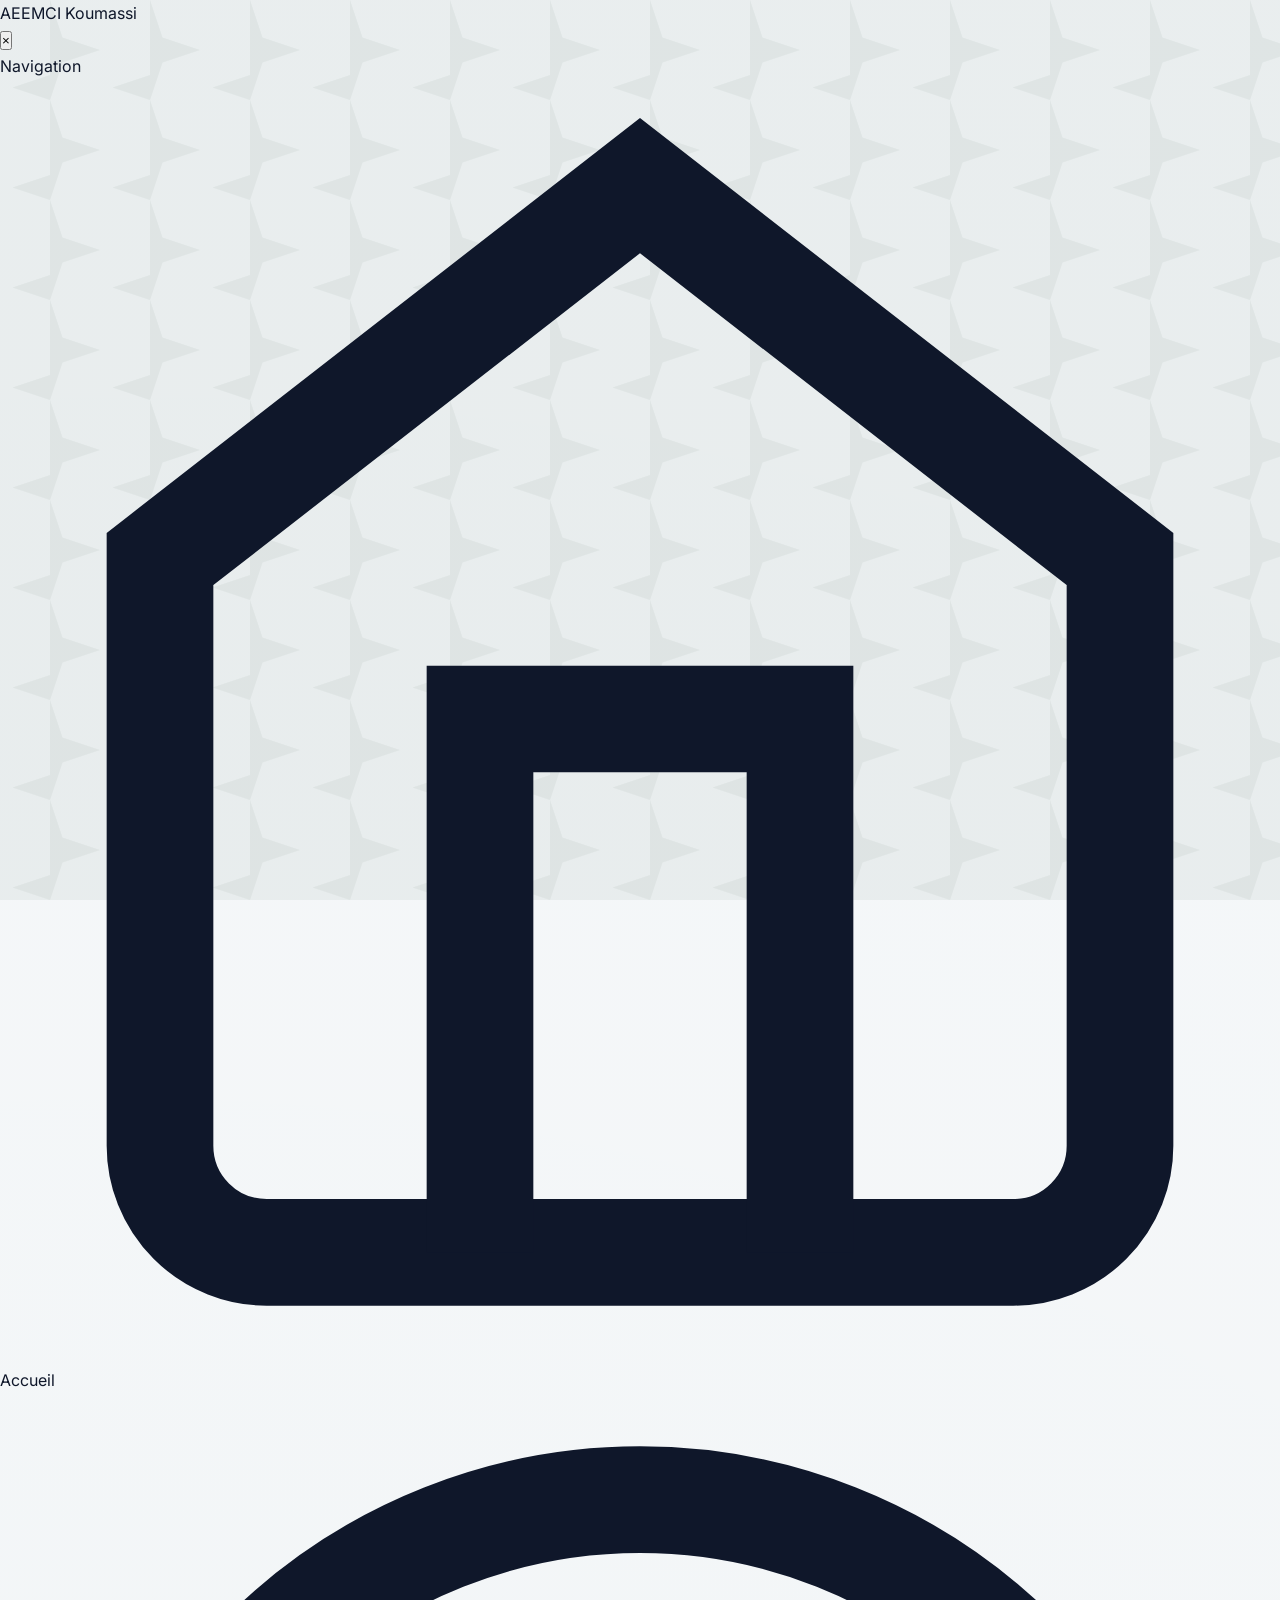
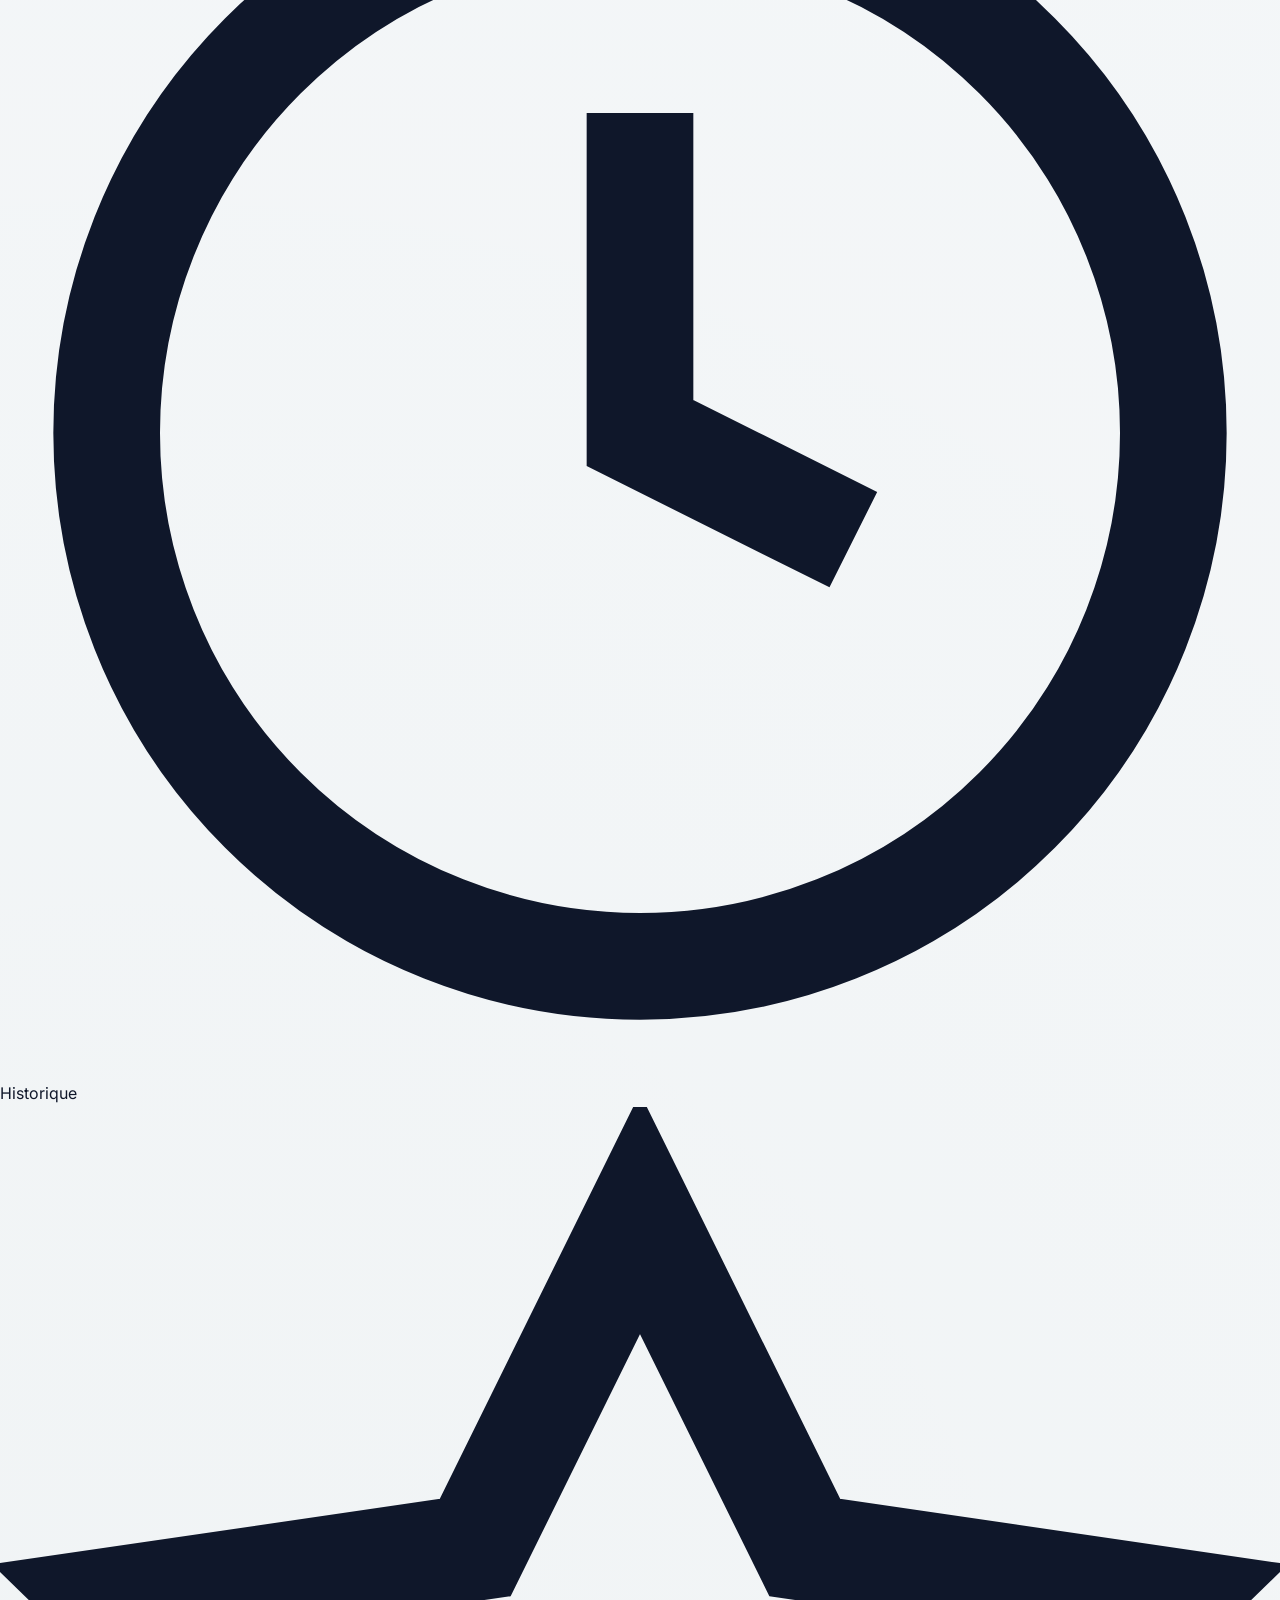
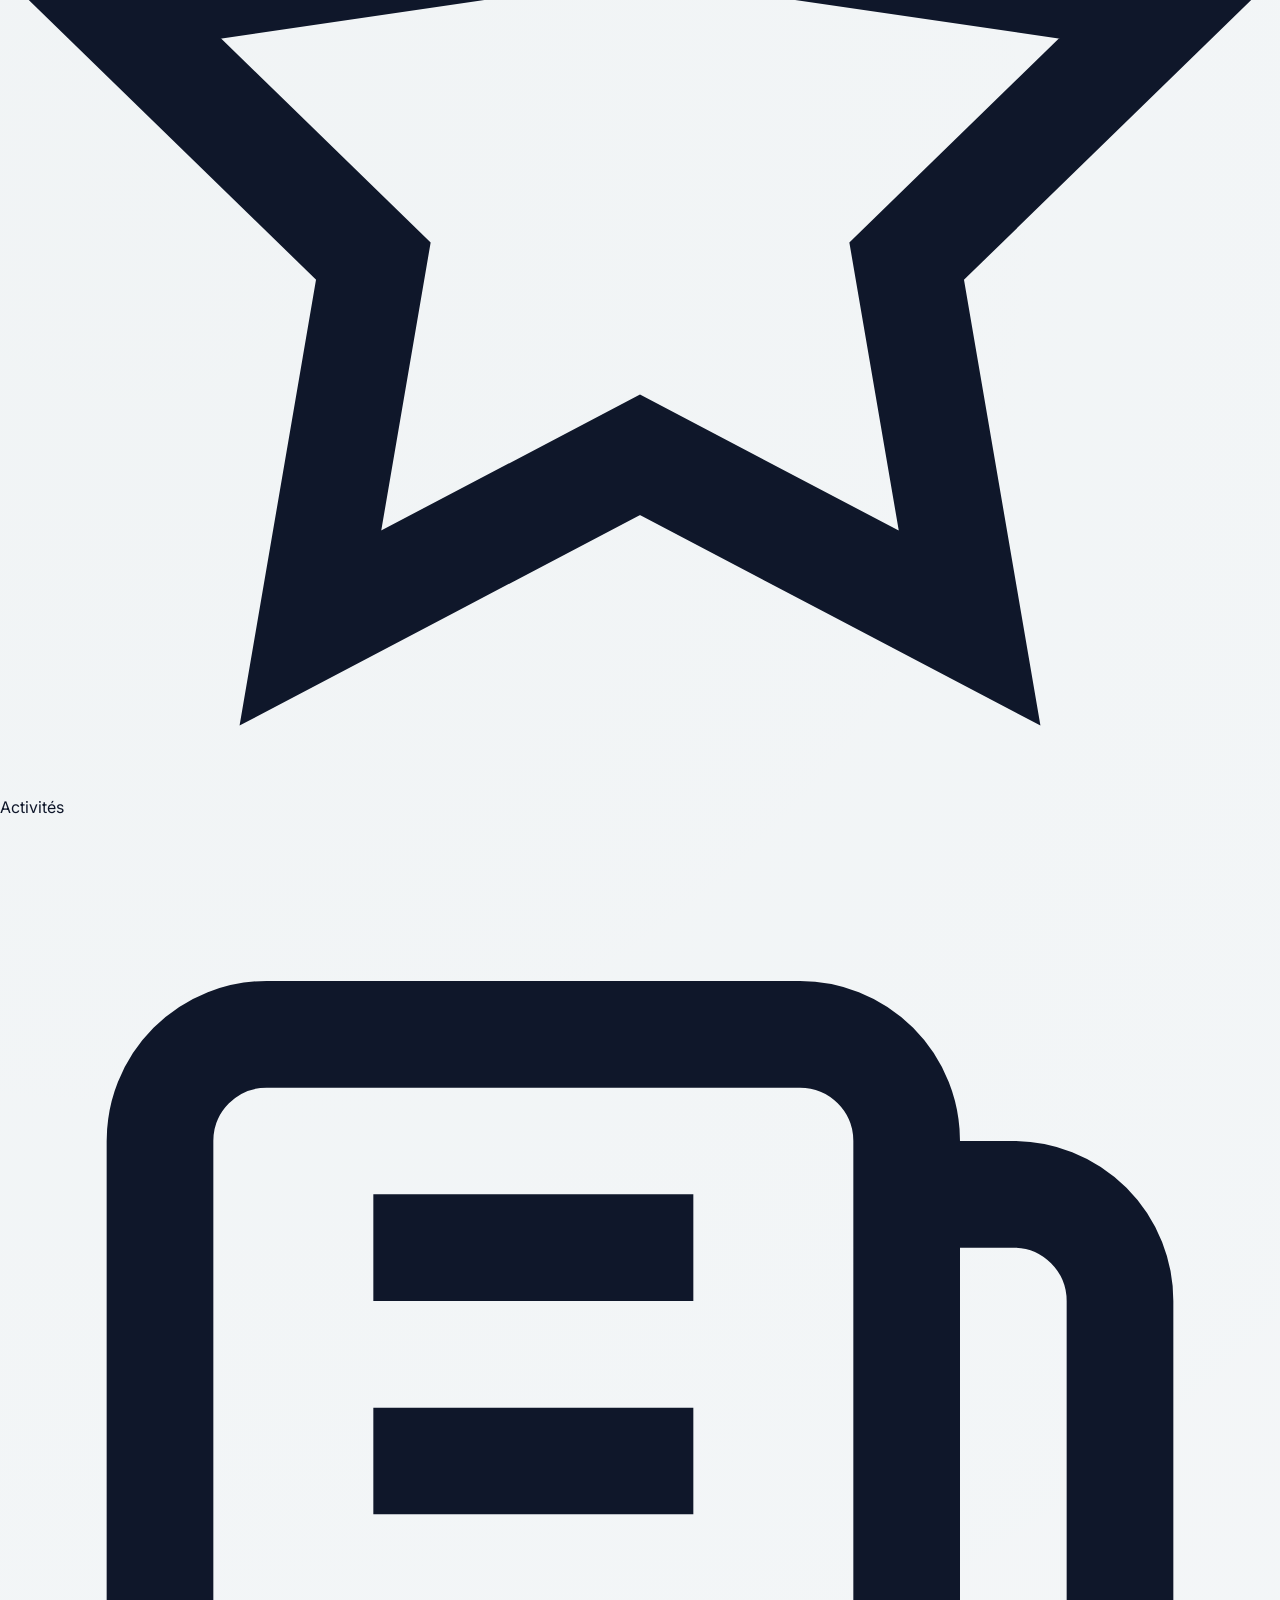
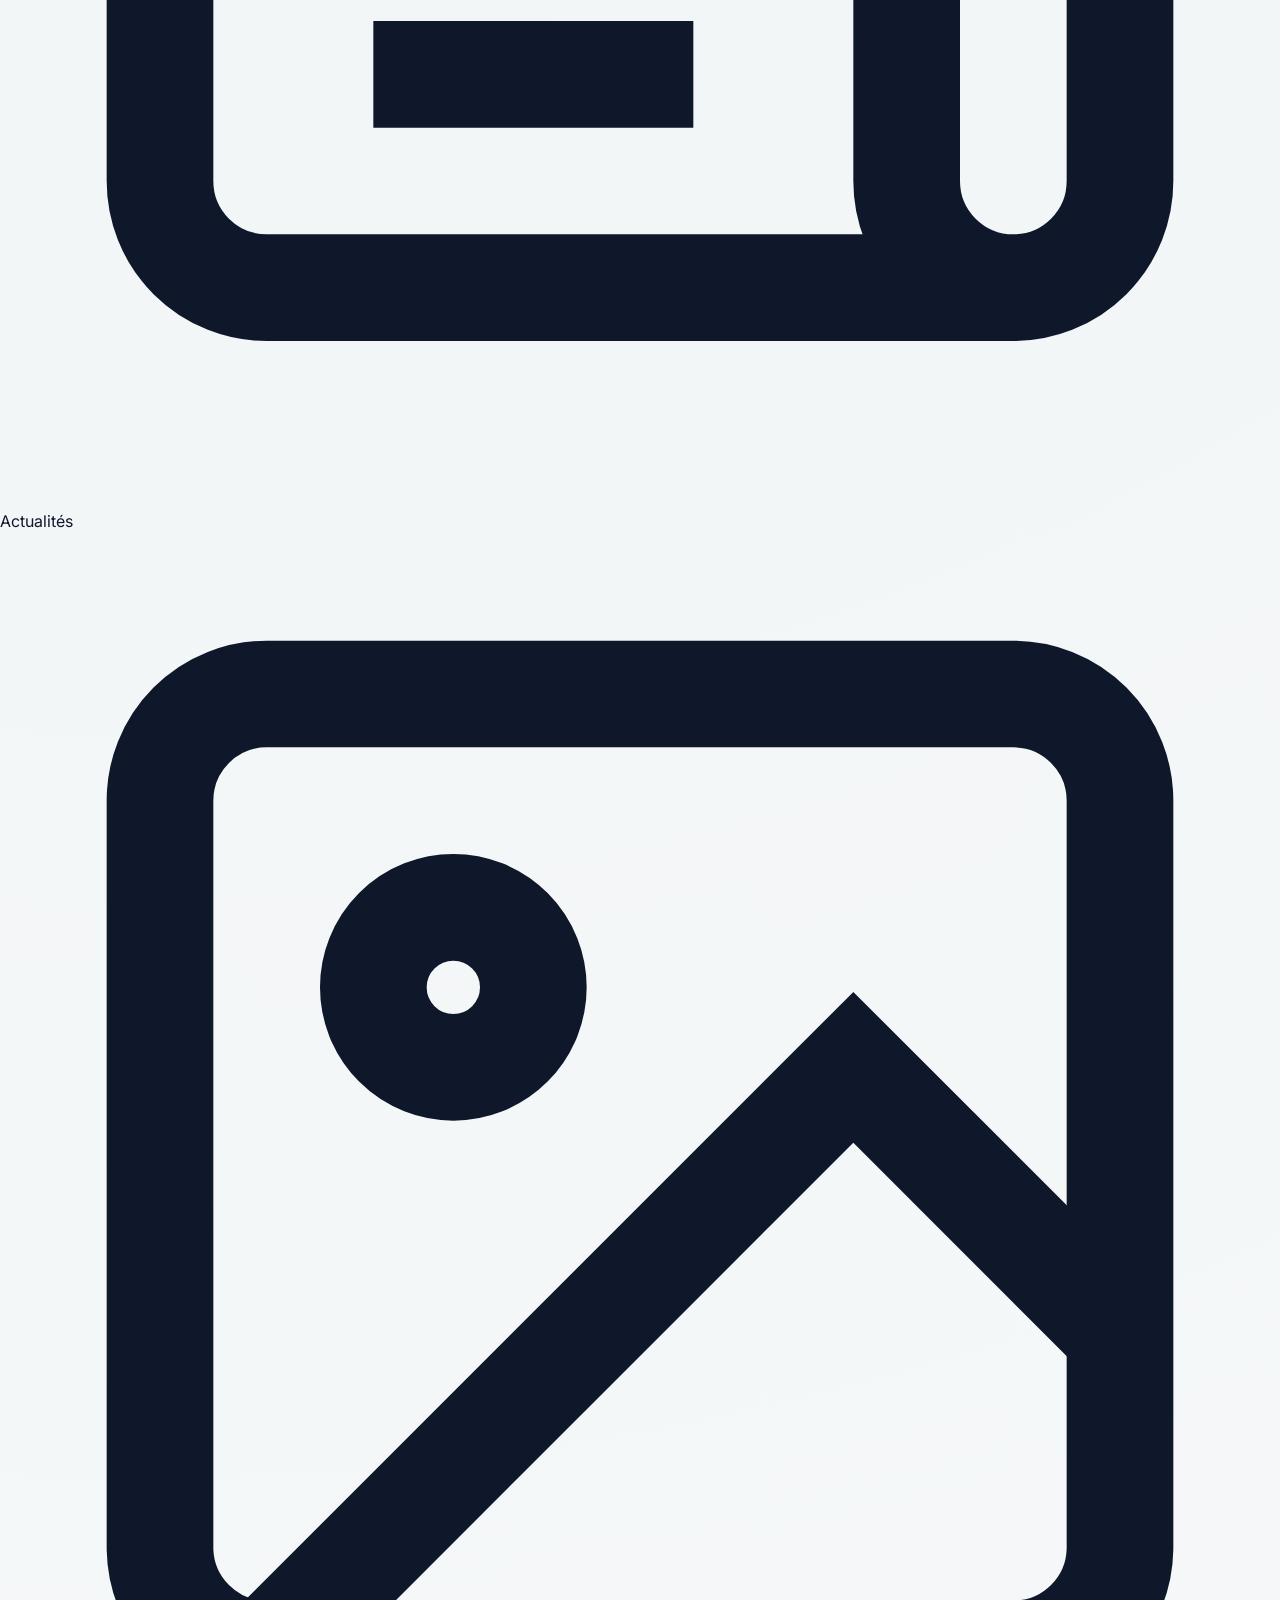
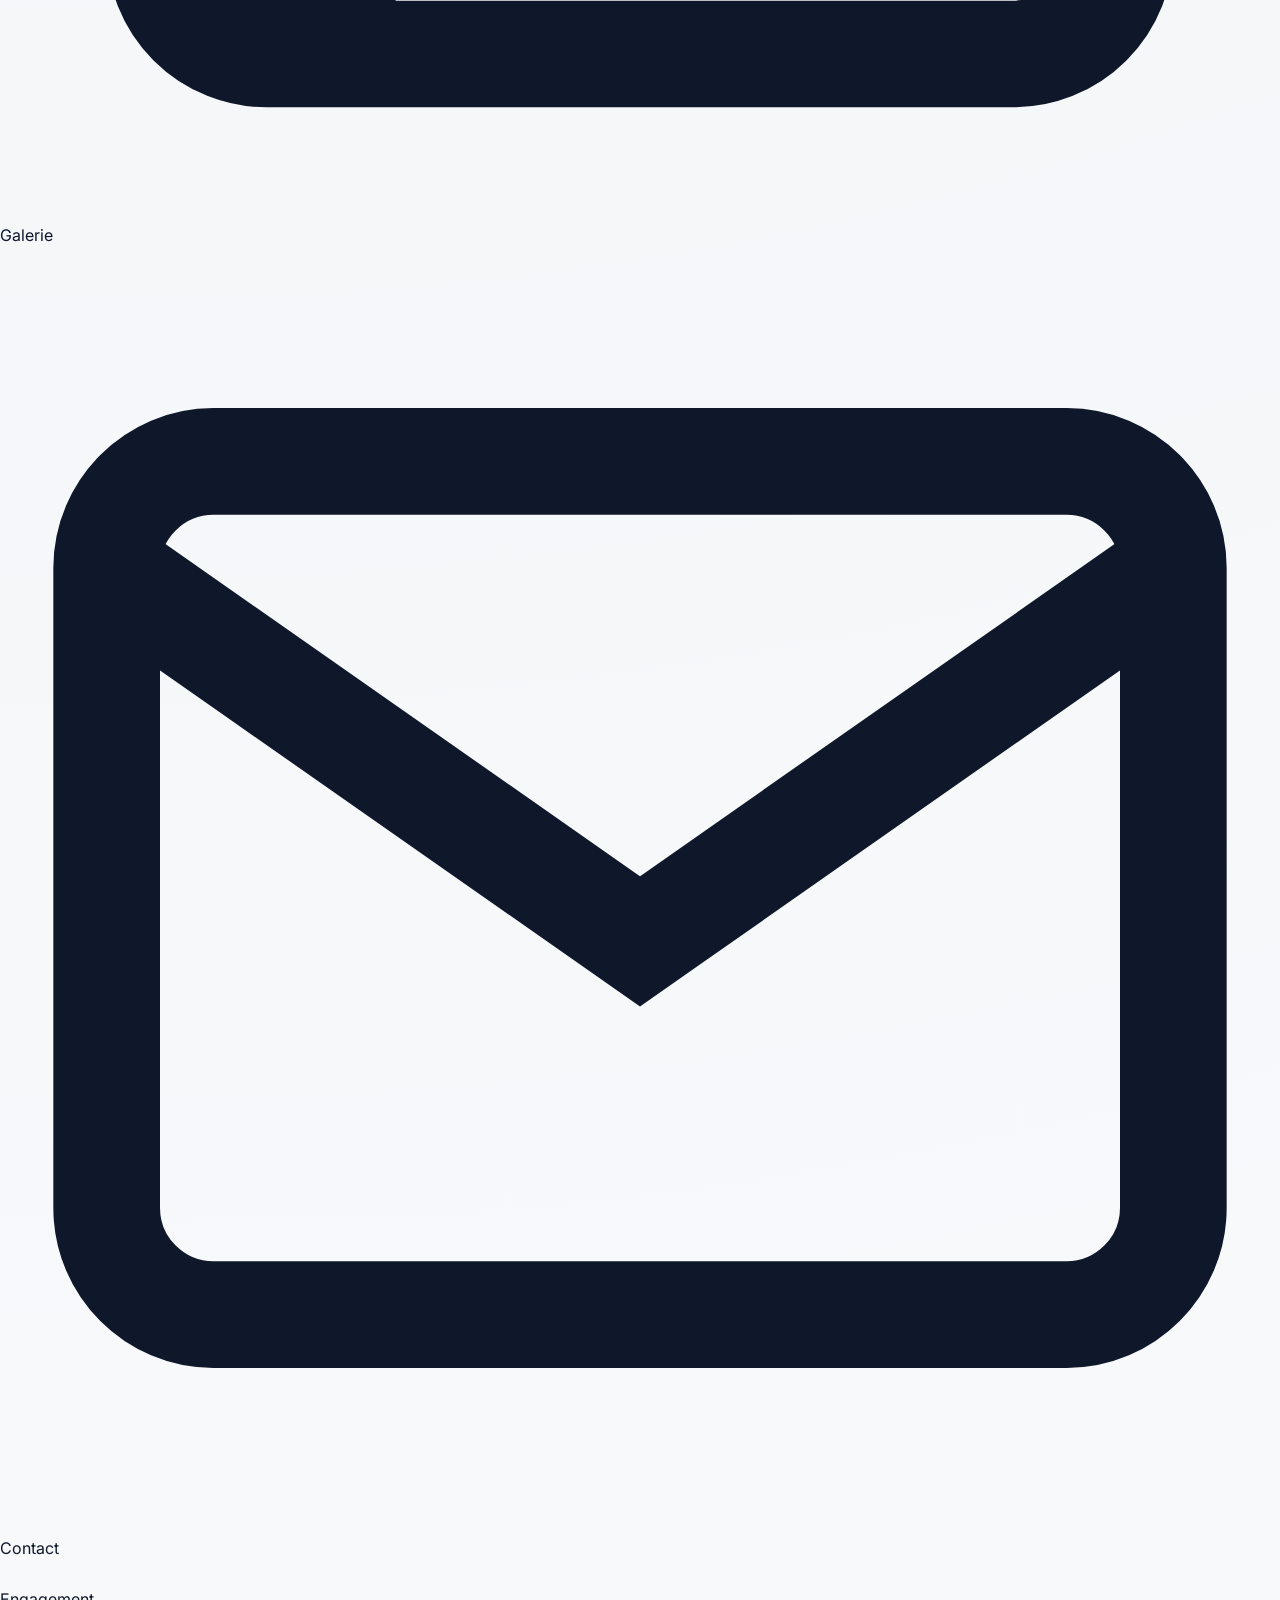
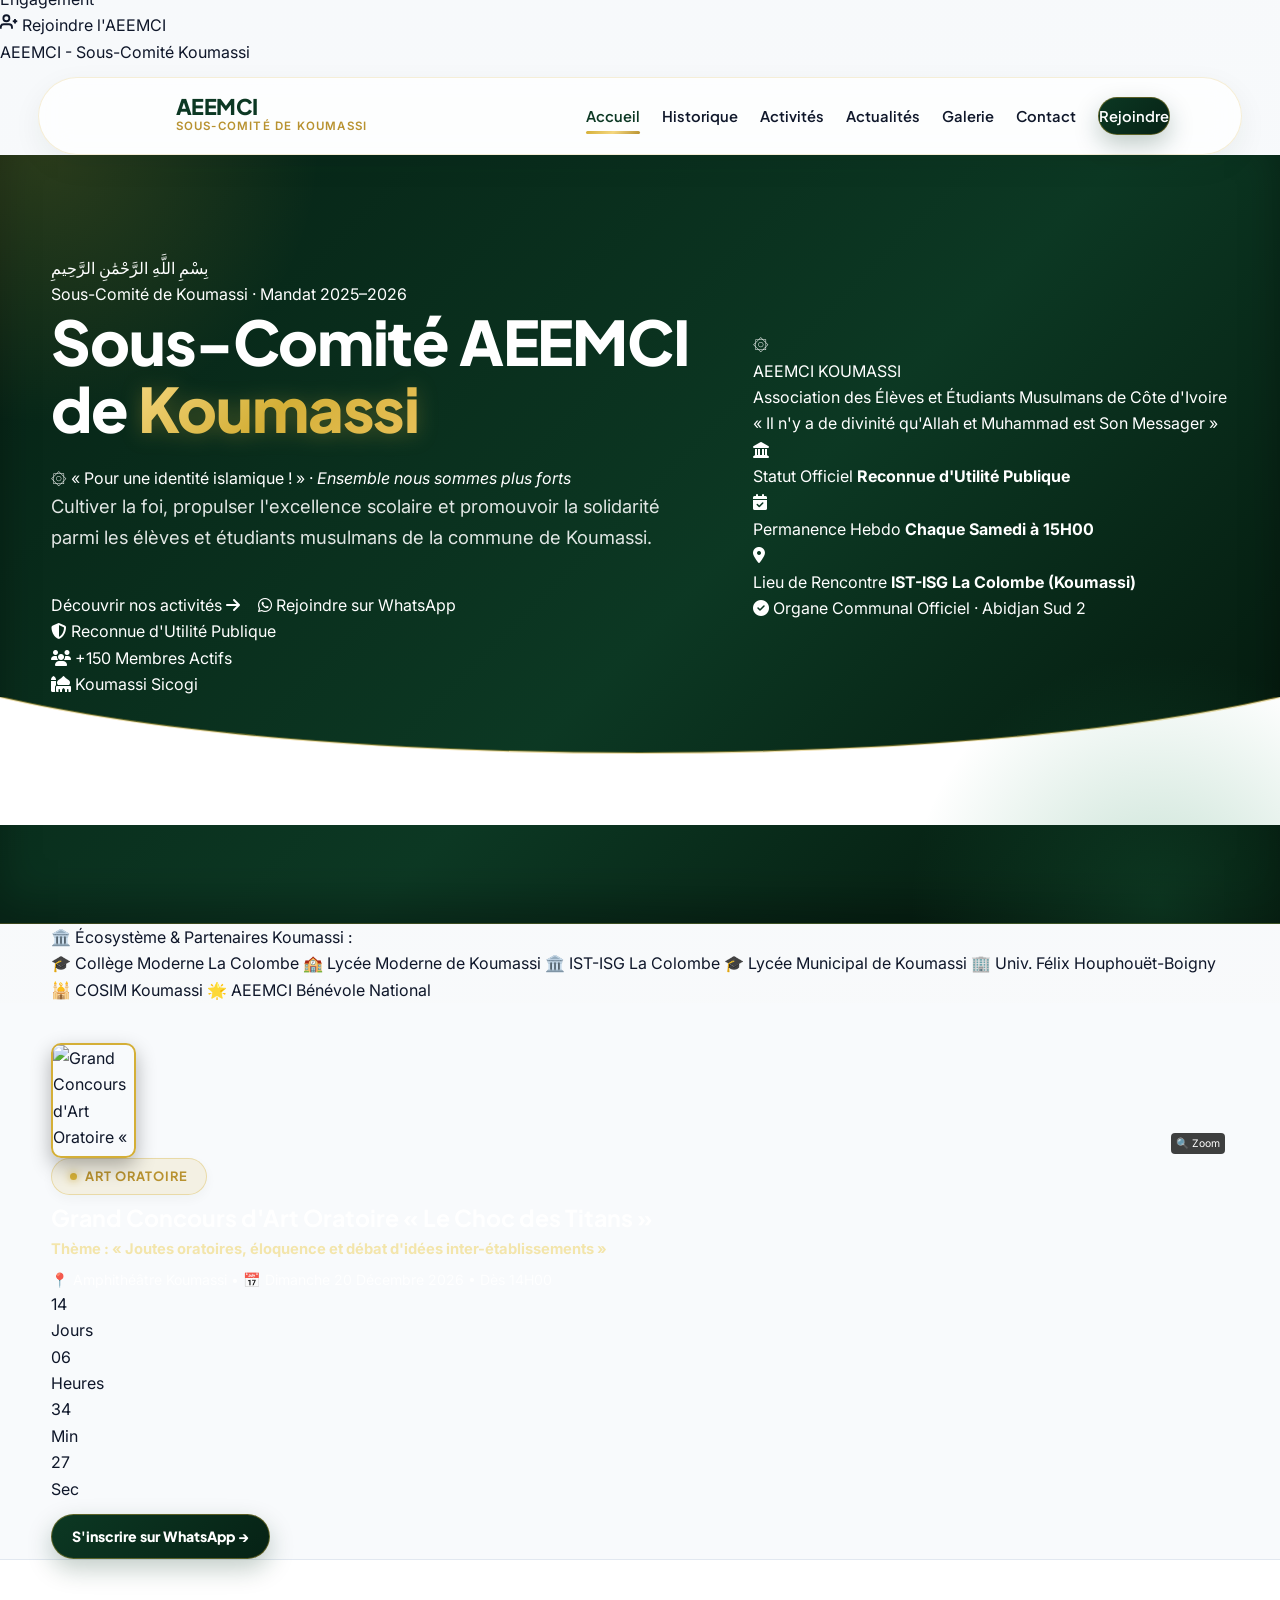
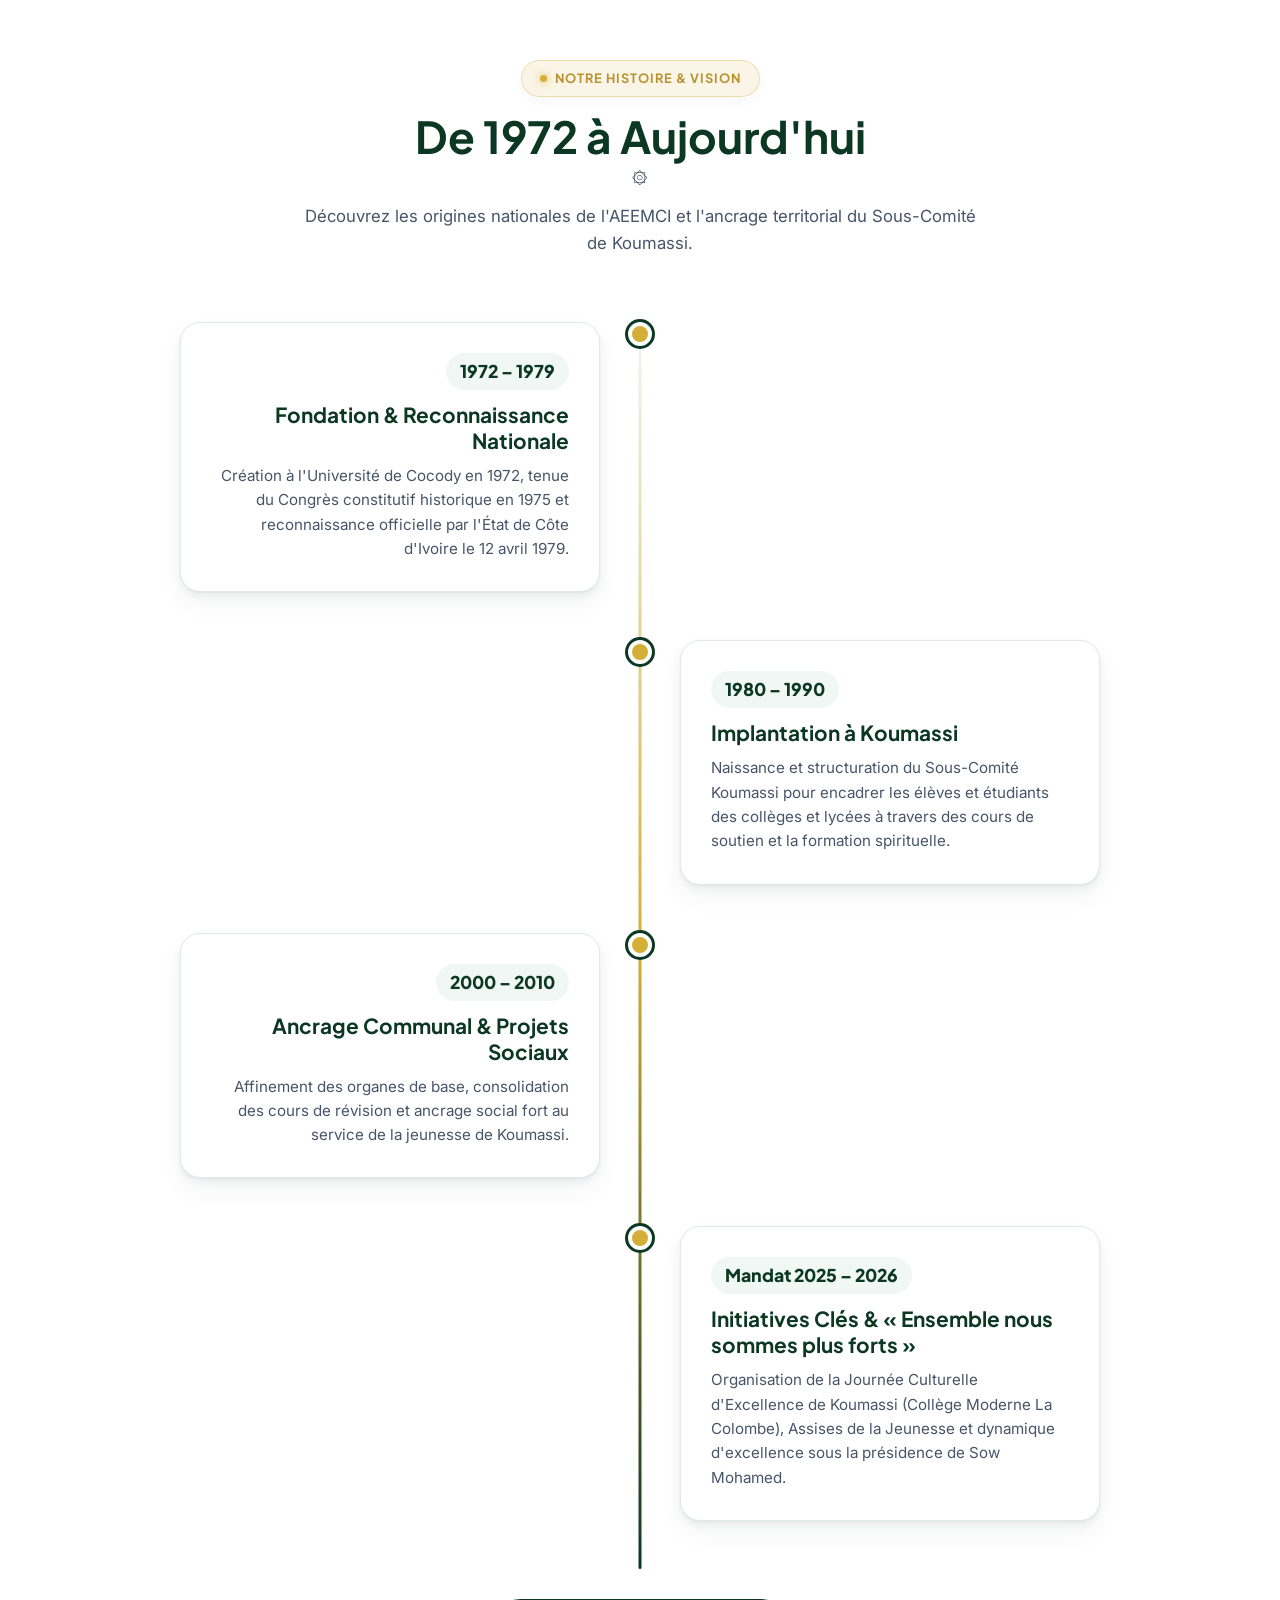
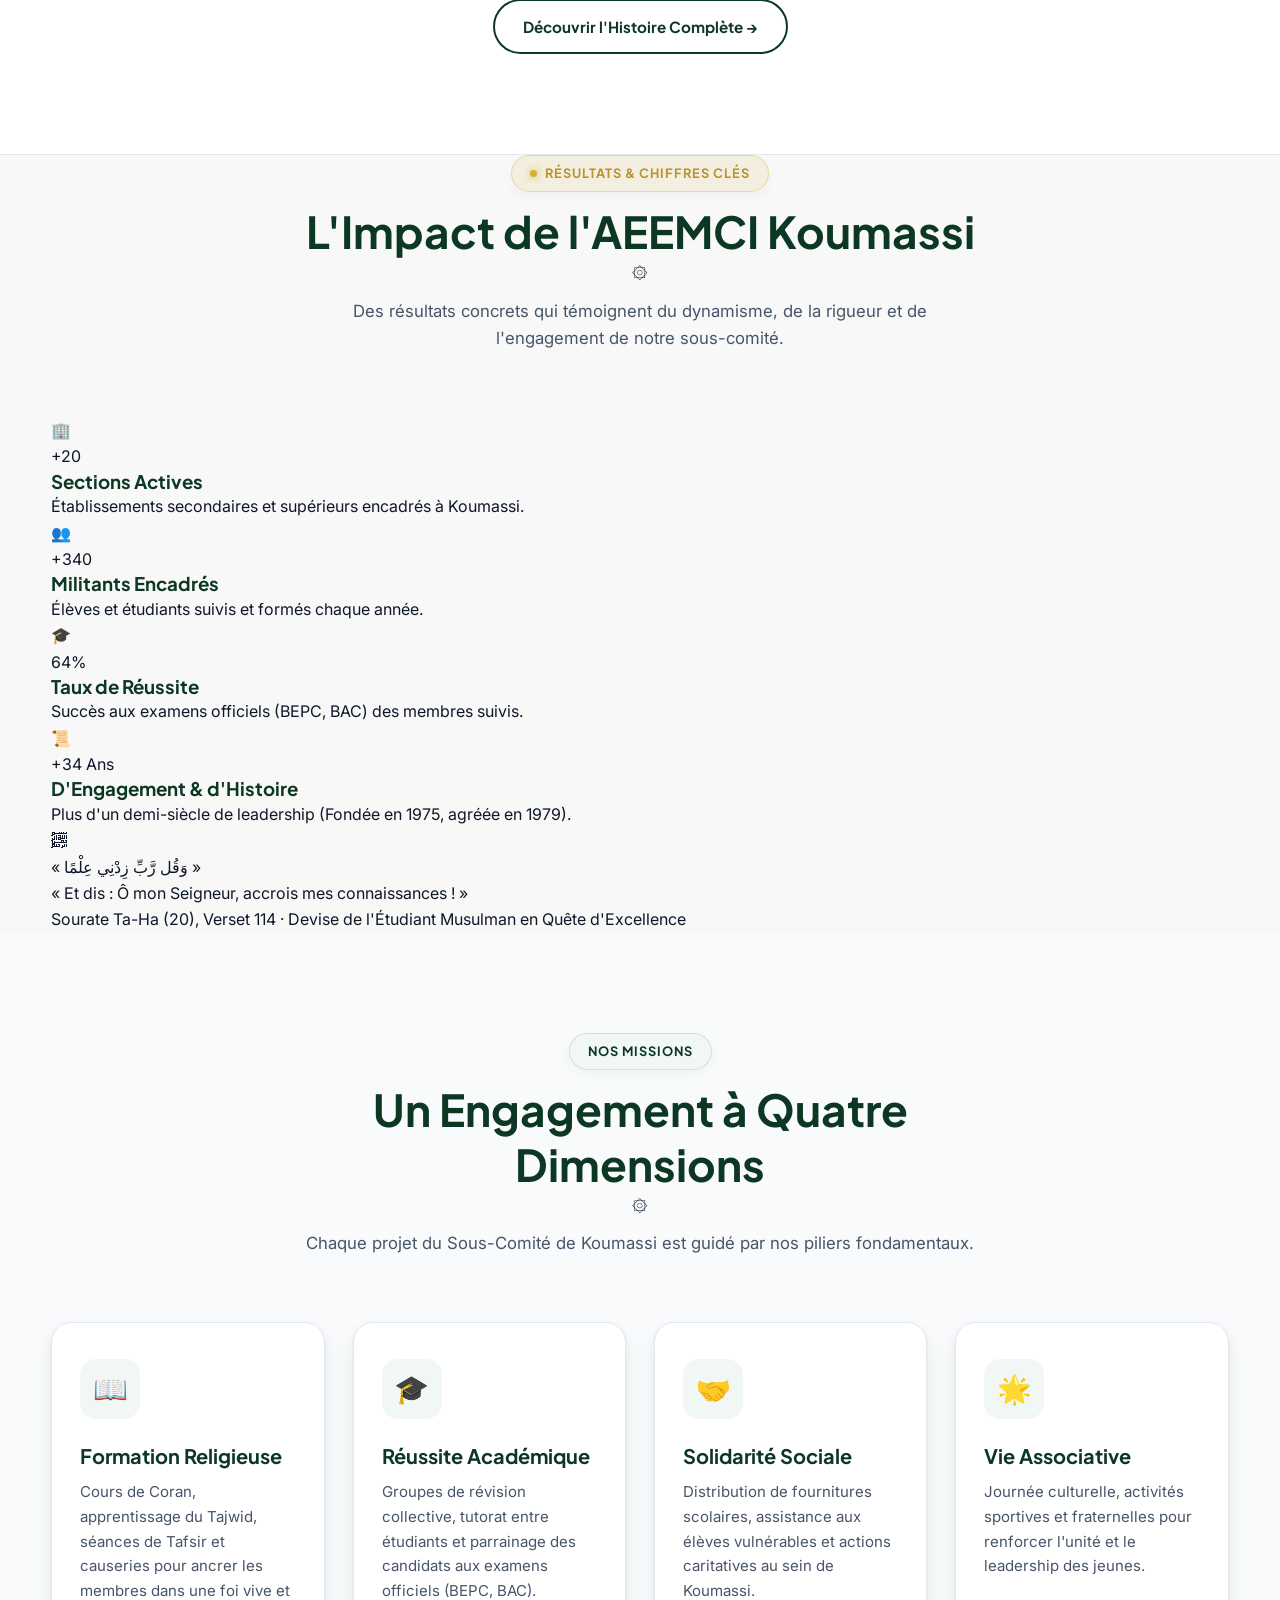
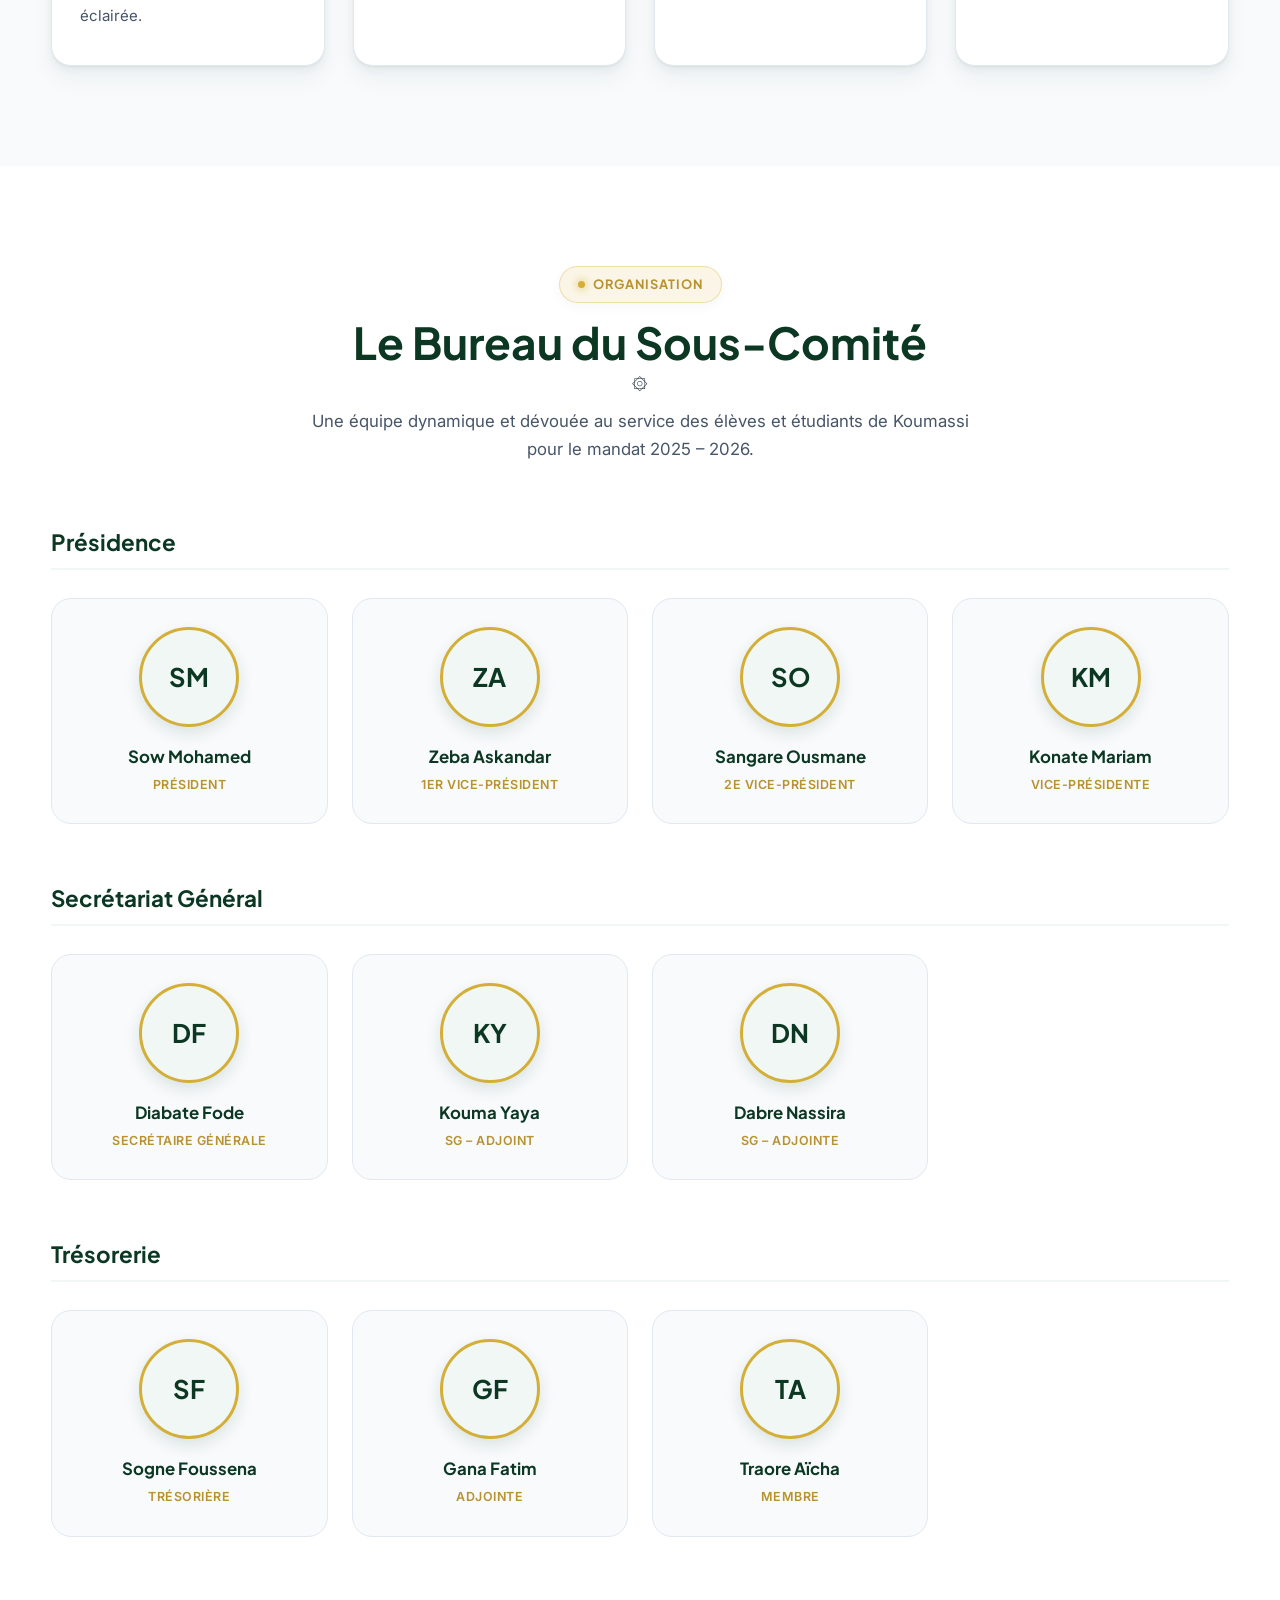
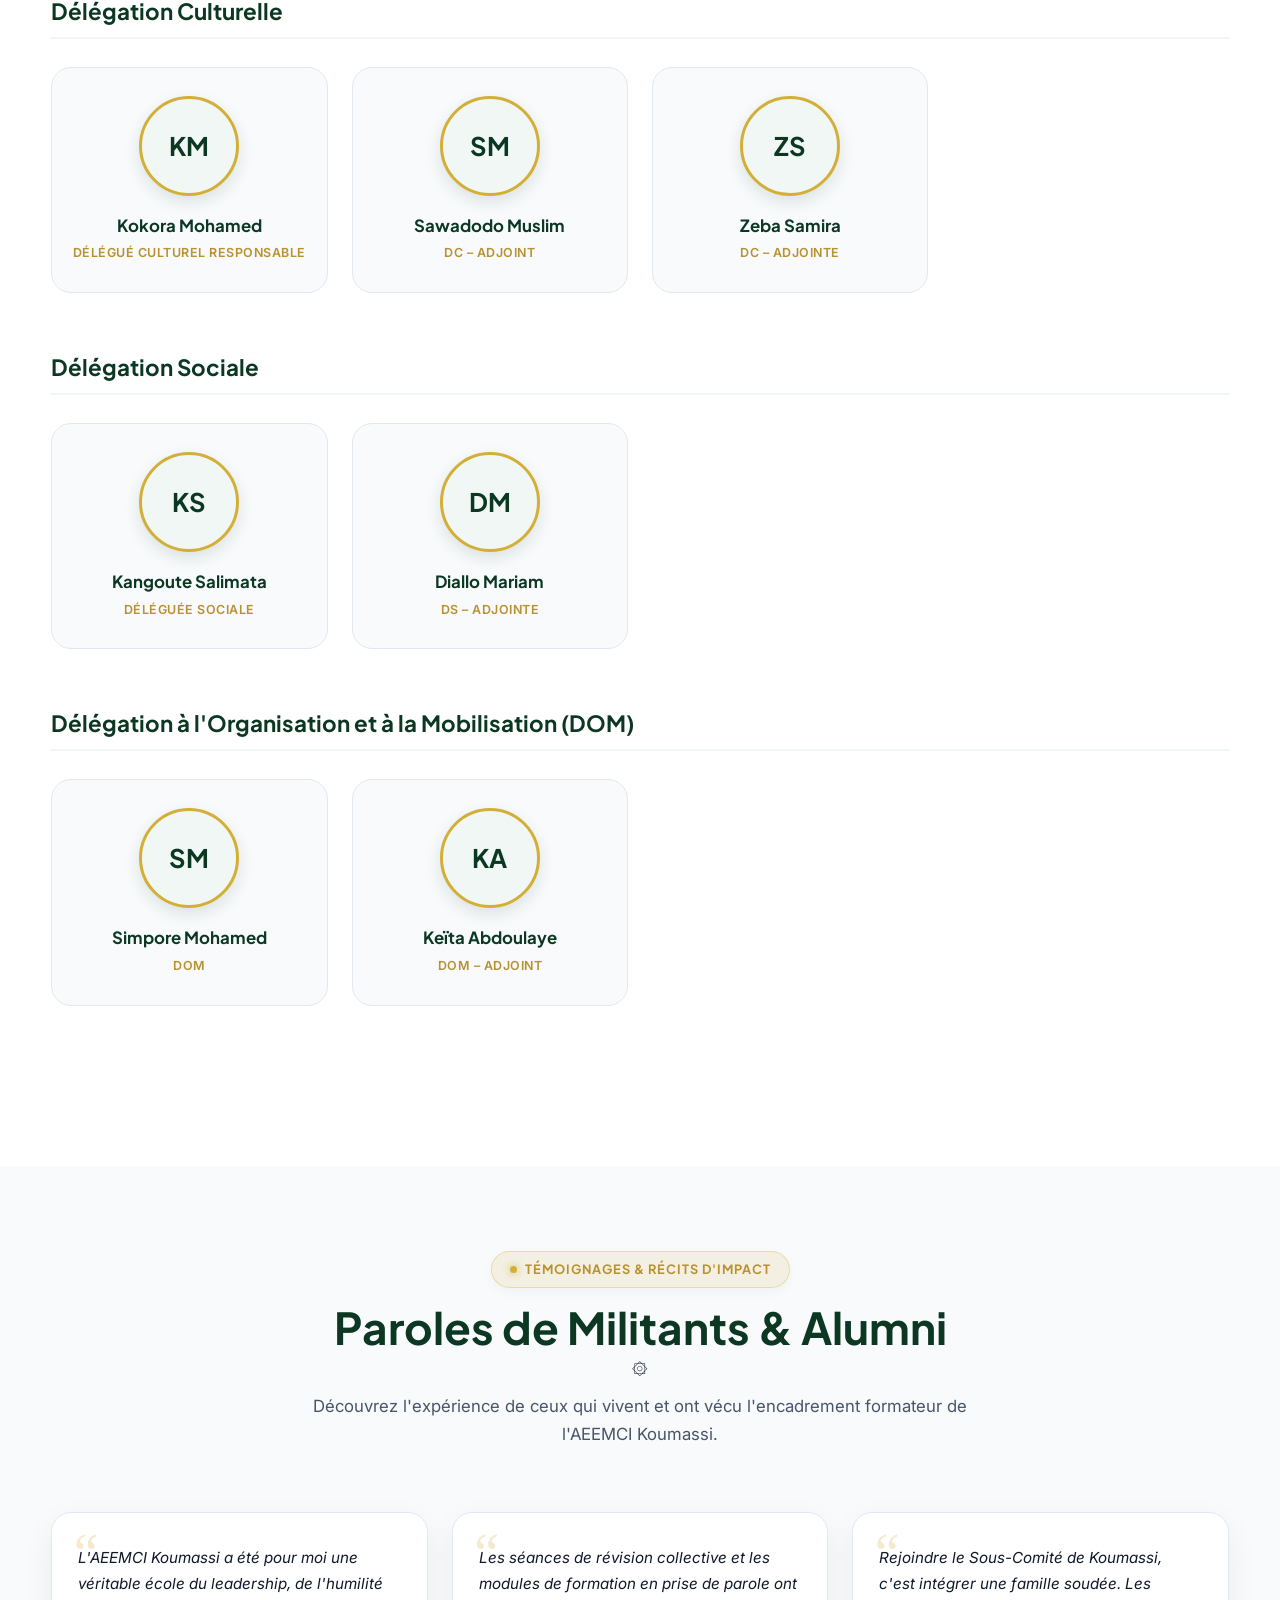
==== commit 1f3b917a: "perf: optimisation extreme de la vitesse de chargement (compression d'images, decoding=async, precon" ====
--- a/index.html
+++ b/index.html
@@ -59,6 +59,8 @@
 </script>
 
 <link rel="icon" href="images/logo.png">
+<link rel="preconnect" href="https://cdnjs.cloudflare.com" crossorigin>
+<link rel="dns-prefetch" href="https://cdnjs.cloudflare.com">
 <link rel="stylesheet" href="https://cdnjs.cloudflare.com/ajax/libs/font-awesome/6.5.1/css/all.min.css">
 <link rel="stylesheet" href="css/style.css?v=20261017_pro">
 <script src="js/base_donnees.js?v=20261017_pro" defer></script>
@@ -72,7 +74,7 @@
 <aside class="sidebar-panneau" id="sidebarPanneau">
   <div class="sidebar-entete">
     <div class="sidebar-logo">
-      <img loading="lazy" src="images/logo.png" alt="Logo AEEMCI" onerror="this.src='logo.png'">
+      <img decoding="async" loading="lazy" src="images/logo.png" alt="Logo AEEMCI" onerror="this.src='logo.png'">
       <div class="sidebar-titre-marque">
         <span class="sigle">AEEMCI</span>
         <span class="sous-sigle">Koumassi</span>
@@ -132,7 +134,7 @@
   </div>
 
   <div class="sidebar-footer">
-    <img loading="lazy" src="images/logo.png" alt="Logo AEEMCI" onerror="this.src='logo.png'">
+    <img decoding="async" loading="lazy" src="images/logo.png" alt="Logo AEEMCI" onerror="this.src='logo.png'">
     <span>AEEMCI - Sous-Comité Koumassi</span>
   </div>
 </aside>
@@ -141,7 +143,7 @@
 <header class="entete-site">
   <div class="conteneur barre-navigation">
     <a href="index.html" class="logo-marque">
-      <img loading="lazy" src="images/logo.png" alt="Logo AEEMCI" onerror="this.src='logo.png'">
+      <img decoding="async" loading="lazy" src="images/logo.png" alt="Logo AEEMCI" onerror="this.src='logo.png'">
       <div class="nom-organisation">
         <span class="sigle-aeemci">AEEMCI</span>
         <span class="sous-sigle-koumassi">Sous-Comité de Koumassi</span>
@@ -237,7 +239,7 @@
         <!-- Sceau Officiel Doré Circulaire (Intègre proprement le logo) -->
         <div class="hero-sceau-embleme-wrap">
           <div class="hero-sceau-cercle">
-            <img loading="lazy" src="images/logo.png" alt="Emblème Officiel AEEMCI" onerror="this.src='logo.png'">
+            <img decoding="async" loading="lazy" src="images/logo.png" alt="Emblème Officiel AEEMCI" onerror="this.src='logo.png'">
           </div>
           <span class="hero-sceau-etoile-or">۞</span>
         </div>
@@ -526,7 +528,7 @@
       <div class="grille-membres-bureau">
         <div class="carte-membre-bureau">
           <div class="avatar-rond">
-            <img loading="lazy" src="images/membres/sow-mohamed.jpg" alt="Sow Mohamed" onerror="this.style.display='none'; this.nextElementSibling.style.display='flex';">
+            <img decoding="async" loading="lazy" src="images/membres/sow-mohamed.jpg" alt="Sow Mohamed" onerror="this.style.display='none'; this.nextElementSibling.style.display='flex';">
             <div class="initiales-secours" style="display:none;">SM</div>
           </div>
           <div class="membre-nom">Sow Mohamed</div>
@@ -535,7 +537,7 @@
 
         <div class="carte-membre-bureau">
           <div class="avatar-rond">
-            <img loading="lazy" src="images/membres/zeba-askandar.jpg" alt="Zeba Askandar" onerror="this.style.display='none'; this.nextElementSibling.style.display='flex';">
+            <img decoding="async" loading="lazy" src="images/membres/zeba-askandar.jpg" alt="Zeba Askandar" onerror="this.style.display='none'; this.nextElementSibling.style.display='flex';">
             <div class="initiales-secours" style="display:none;">ZA</div>
           </div>
           <div class="membre-nom">Zeba Askandar</div>
@@ -544,7 +546,7 @@
 
         <div class="carte-membre-bureau">
           <div class="avatar-rond">
-            <img loading="lazy" src="images/membres/sangare-ousmane.jpg" alt="Sangare Ousmane" onerror="this.style.display='none'; this.nextElementSibling.style.display='flex';">
+            <img decoding="async" loading="lazy" src="images/membres/sangare-ousmane.jpg" alt="Sangare Ousmane" onerror="this.style.display='none'; this.nextElementSibling.style.display='flex';">
             <div class="initiales-secours" style="display:none;">SO</div>
           </div>
           <div class="membre-nom">Sangare Ousmane</div>
@@ -553,7 +555,7 @@
 
         <div class="carte-membre-bureau">
           <div class="avatar-rond">
-            <img loading="lazy" src="images/membres/konate-mariam.jpg" alt="Konate Mariam" onerror="this.style.display='none'; this.nextElementSibling.style.display='flex';">
+            <img decoding="async" loading="lazy" src="images/membres/konate-mariam.jpg" alt="Konate Mariam" onerror="this.style.display='none'; this.nextElementSibling.style.display='flex';">
             <div class="initiales-secours" style="display:none;">KM</div>
           </div>
           <div class="membre-nom">Konate Mariam</div>
@@ -568,7 +570,7 @@
       <div class="grille-membres-bureau">
         <div class="carte-membre-bureau">
           <div class="avatar-rond">
-            <img loading="lazy" src="images/membres/diabate-fode.jpg" alt="Diabate Fode" onerror="this.style.display='none'; this.nextElementSibling.style.display='flex';">
+            <img decoding="async" loading="lazy" src="images/membres/diabate-fode.jpg" alt="Diabate Fode" onerror="this.style.display='none'; this.nextElementSibling.style.display='flex';">
             <div class="initiales-secours" style="display:none;">DF</div>
           </div>
           <div class="membre-nom">Diabate Fode</div>
@@ -577,7 +579,7 @@
 
         <div class="carte-membre-bureau">
           <div class="avatar-rond">
-            <img loading="lazy" src="images/membres/kouma-yaya.jpg" alt="Kouma Yaya" onerror="this.style.display='none'; this.nextElementSibling.style.display='flex';">
+            <img decoding="async" loading="lazy" src="images/membres/kouma-yaya.jpg" alt="Kouma Yaya" onerror="this.style.display='none'; this.nextElementSibling.style.display='flex';">
             <div class="initiales-secours" style="display:none;">KY</div>
           </div>
           <div class="membre-nom">Kouma Yaya</div>
@@ -586,7 +588,7 @@
 
         <div class="carte-membre-bureau">
           <div class="avatar-rond">
-            <img loading="lazy" src="images/membres/dabre-nassira.jpg" alt="Dabre Nassira" onerror="this.style.display='none'; this.nextElementSibling.style.display='flex';">
+            <img decoding="async" loading="lazy" src="images/membres/dabre-nassira.jpg" alt="Dabre Nassira" onerror="this.style.display='none'; this.nextElementSibling.style.display='flex';">
             <div class="initiales-secours" style="display:none;">DN</div>
           </div>
           <div class="membre-nom">Dabre Nassira</div>
@@ -601,7 +603,7 @@
       <div class="grille-membres-bureau">
         <div class="carte-membre-bureau">
           <div class="avatar-rond">
-            <img loading="lazy" src="images/membres/sogne-foussena.jpg" alt="Sogne Foussena" onerror="this.style.display='none'; this.nextElementSibling.style.display='flex';">
+            <img decoding="async" loading="lazy" src="images/membres/sogne-foussena.jpg" alt="Sogne Foussena" onerror="this.style.display='none'; this.nextElementSibling.style.display='flex';">
             <div class="initiales-secours" style="display:none;">SF</div>
           </div>
           <div class="membre-nom">Sogne Foussena</div>
@@ -610,7 +612,7 @@
 
         <div class="carte-membre-bureau">
           <div class="avatar-rond">
-            <img loading="lazy" src="images/membres/gana-fatim.jpg" alt="Gana Fatim" onerror="this.style.display='none'; this.nextElementSibling.style.display='flex';">
+            <img decoding="async" loading="lazy" src="images/membres/gana-fatim.jpg" alt="Gana Fatim" onerror="this.style.display='none'; this.nextElementSibling.style.display='flex';">
             <div class="initiales-secours" style="display:none;">GF</div>
           </div>
           <div class="membre-nom">Gana Fatim</div>
@@ -619,7 +621,7 @@
 
         <div class="carte-membre-bureau">
           <div class="avatar-rond">
-            <img loading="lazy" src="images/membres/traore-aicha.jpg" alt="Traore Aïcha" onerror="this.style.display='none'; this.nextElementSibling.style.display='flex';">
+            <img decoding="async" loading="lazy" src="images/membres/traore-aicha.jpg" alt="Traore Aïcha" onerror="this.style.display='none'; this.nextElementSibling.style.display='flex';">
             <div class="initiales-secours" style="display:none;">TA</div>
           </div>
           <div class="membre-nom">Traore Aïcha</div>
@@ -634,7 +636,7 @@
       <div class="grille-membres-bureau">
         <div class="carte-membre-bureau">
           <div class="avatar-rond">
-            <img loading="lazy" src="images/membres/kokora-mohamed.jpg" alt="Kokora Mohamed" onerror="this.style.display='none'; this.nextElementSibling.style.display='flex';">
+            <img decoding="async" loading="lazy" src="images/membres/kokora-mohamed.jpg" alt="Kokora Mohamed" onerror="this.style.display='none'; this.nextElementSibling.style.display='flex';">
             <div class="initiales-secours" style="display:none;">KM</div>
           </div>
           <div class="membre-nom">Kokora Mohamed</div>
@@ -643,7 +645,7 @@
 
         <div class="carte-membre-bureau">
           <div class="avatar-rond">
-            <img loading="lazy" src="images/membres/sawadodo-muslim.jpg" alt="Sawadodo Muslim" onerror="this.style.display='none'; this.nextElementSibling.style.display='flex';">
+            <img decoding="async" loading="lazy" src="images/membres/sawadodo-muslim.jpg" alt="Sawadodo Muslim" onerror="this.style.display='none'; this.nextElementSibling.style.display='flex';">
             <div class="initiales-secours" style="display:none;">SM</div>
           </div>
           <div class="membre-nom">Sawadodo Muslim</div>
@@ -652,7 +654,7 @@
 
         <div class="carte-membre-bureau">
           <div class="avatar-rond">
-            <img loading="lazy" src="images/membres/zeba-samira.jpg" alt="Zeba Samira" onerror="this.style.display='none'; this.nextElementSibling.style.display='flex';">
+            <img decoding="async" loading="lazy" src="images/membres/zeba-samira.jpg" alt="Zeba Samira" onerror="this.style.display='none'; this.nextElementSibling.style.display='flex';">
             <div class="initiales-secours" style="display:none;">ZS</div>
           </div>
           <div class="membre-nom">Zeba Samira</div>
@@ -667,7 +669,7 @@
       <div class="grille-membres-bureau">
         <div class="carte-membre-bureau">
           <div class="avatar-rond">
-            <img loading="lazy" src="images/membres/kangoute-salimata.jpg" alt="Kangoute Salimata" onerror="this.style.display='none'; this.nextElementSibling.style.display='flex';">
+            <img decoding="async" loading="lazy" src="images/membres/kangoute-salimata.jpg" alt="Kangoute Salimata" onerror="this.style.display='none'; this.nextElementSibling.style.display='flex';">
             <div class="initiales-secours" style="display:none;">KS</div>
           </div>
           <div class="membre-nom">Kangoute Salimata</div>
@@ -676,7 +678,7 @@
 
         <div class="carte-membre-bureau">
           <div class="avatar-rond">
-            <img loading="lazy" src="images/membres/diallo-mariam.jpg" alt="Diallo Mariam" onerror="this.style.display='none'; this.nextElementSibling.style.display='flex';">
+            <img decoding="async" loading="lazy" src="images/membres/diallo-mariam.jpg" alt="Diallo Mariam" onerror="this.style.display='none'; this.nextElementSibling.style.display='flex';">
             <div class="initiales-secours" style="display:none;">DM</div>
           </div>
           <div class="membre-nom">Diallo Mariam</div>
@@ -691,7 +693,7 @@
       <div class="grille-membres-bureau">
         <div class="carte-membre-bureau">
           <div class="avatar-rond">
-            <img loading="lazy" src="images/membres/simpore-mohamed.jpg" alt="Simpore Mohamed" onerror="this.style.display='none'; this.nextElementSibling.style.display='flex';">
+            <img decoding="async" loading="lazy" src="images/membres/simpore-mohamed.jpg" alt="Simpore Mohamed" onerror="this.style.display='none'; this.nextElementSibling.style.display='flex';">
             <div class="initiales-secours" style="display:none;">SM</div>
           </div>
           <div class="membre-nom">Simpore Mohamed</div>
@@ -700,7 +702,7 @@
 
         <div class="carte-membre-bureau">
           <div class="avatar-rond">
-            <img loading="lazy" src="images/membres/keita-abdoulaye.jpg" alt="Keïta Abdoulaye" onerror="this.style.display='none'; this.nextElementSibling.style.display='flex';">
+            <img decoding="async" loading="lazy" src="images/membres/keita-abdoulaye.jpg" alt="Keïta Abdoulaye" onerror="this.style.display='none'; this.nextElementSibling.style.display='flex';">
             <div class="initiales-secours" style="display:none;">KA</div>
           </div>
           <div class="membre-nom">Keïta Abdoulaye</div>
@@ -734,7 +736,7 @@
           L'AEEMCI Koumassi a été pour moi une véritable école du leadership, de l'humilité et du service de la communauté. J'y ai appris à structurer des projets, à m'exprimer sans aucun trac et à concilier la foi et l'excellence dans les études.
         </p>
         <div class="auteur-temoignage">
-          <img id="site-photo-president" loading="lazy" src="images/membres/sow-mohamed.jpg" alt="Sow Mohamed" class="avatar-temoignage" onerror="this.src='images/logo.png';">
+          <img decoding="async" id="site-photo-president" loading="lazy" src="images/membres/sow-mohamed.jpg" alt="Sow Mohamed" class="avatar-temoignage" onerror="this.src='images/logo.png';">
           <div class="infos-auteur">
             <h4 id="site-nom-president">Sow Mohamed</h4>
             <span id="site-titre-president">Président du Mandat 2025 – 2026</span>
@@ -748,7 +750,7 @@
           Les séances de révision collective et les modules de formation en prise de parole ont énormément renforcé ma confiance grâce aux précieux conseils et à la bienveillance des aînés du sous-comité !
         </p>
         <div class="auteur-temoignage">
-          <img loading="lazy" src="images/membres/konate-mariam.jpg" alt="Konate Mariam" class="avatar-temoignage" onerror="this.src='images/logo.png';">
+          <img decoding="async" loading="lazy" src="images/membres/konate-mariam.jpg" alt="Konate Mariam" class="avatar-temoignage" onerror="this.src='images/logo.png';">
           <div class="infos-auteur">
             <h4>Konate Mariam</h4>
             <span>Vice-Présidente &amp; Étudiante</span>
@@ -762,7 +764,7 @@
           Rejoindre le Sous-Comité de Koumassi, c'est intégrer une famille soudée. Les formations gratuites en rédaction administrative et TDR m'apportent aujourd'hui des compétences très concrètes pour ma carrière.
         </p>
         <div class="auteur-temoignage">
-          <img loading="lazy" src="images/membres/diabate-fode.jpg" alt="Diabate Fode" class="avatar-temoignage" onerror="this.src='images/logo.png';">
+          <img decoding="async" loading="lazy" src="images/membres/diabate-fode.jpg" alt="Diabate Fode" class="avatar-temoignage" onerror="this.src='images/logo.png';">
           <div class="infos-auteur">
             <h4>Diabate Fode</h4>
             <span>Secrétaire Général</span>
@@ -794,7 +796,7 @@
       <!-- Colonne 1 : Identité & Vocation -->
       <div class="pied-colonne-pro identite">
         <a href="index.html" class="pied-logo-marque">
-          <img loading="lazy" src="images/logo.png" alt="Logo AEEMCI" onerror="this.src='logo.png'">
+          <img decoding="async" loading="lazy" src="images/logo.png" alt="Logo AEEMCI" onerror="this.src='logo.png'">
           <div class="pied-titre-marque">
             <span class="pied-sigle">AEEMCI</span>
             <span class="pied-sous-sigle">Sous-Comité de Koumassi</span>
@@ -924,7 +926,7 @@
 <div id="modalAfficheOfficielle" onclick="fermerAfficheModal()" style="display: none; position: fixed; inset: 0; background: rgba(0,0,0,0.85); backdrop-filter: blur(8px); z-index: 3000; align-items: center; justify-content: center; padding: 20px;">
   <div style="position: relative; max-width: 500px; width: 100%; text-align: center;" onclick="event.stopPropagation()">
     <button onclick="fermerAfficheModal()" style="position: absolute; top: -15px; right: -15px; background: var(--or); color: #000; border: none; font-size: 1.4rem; width: 36px; height: 36px; border-radius: 50%; cursor: pointer; font-weight: bold; box-shadow: 0 4px 12px rgba(0,0,0,0.4);">&times;</button>
-    <img loading="lazy" id="imgAfficheHD" src="images/maouloud.jpg" alt="Affiche Officielle Nuit du Mahouloud 2026" style="width: 100%; max-height: 85vh; object-fit: contain; border-radius: 14px; border: 3px solid var(--or); box-shadow: 0 20px 50px rgba(0,0,0,0.5);">
+    <img decoding="async" loading="lazy" id="imgAfficheHD" src="images/maouloud.jpg" alt="Affiche Officielle Nuit du Mahouloud 2026" style="width: 100%; max-height: 85vh; object-fit: contain; border-radius: 14px; border: 3px solid var(--or); box-shadow: 0 20px 50px rgba(0,0,0,0.5);">
     <div style="margin-top: 14px;">
       <a href="images/maouloud.jpg" download="Affiche_Nuit_du_Mahouloud_2026_AEEMCI_Koumassi.jpg" class="bouton-cta-primaire" style="font-size: 0.88rem; padding: 10px 24px;">Télécharger l'Affiche HD ↓</a>
     </div>
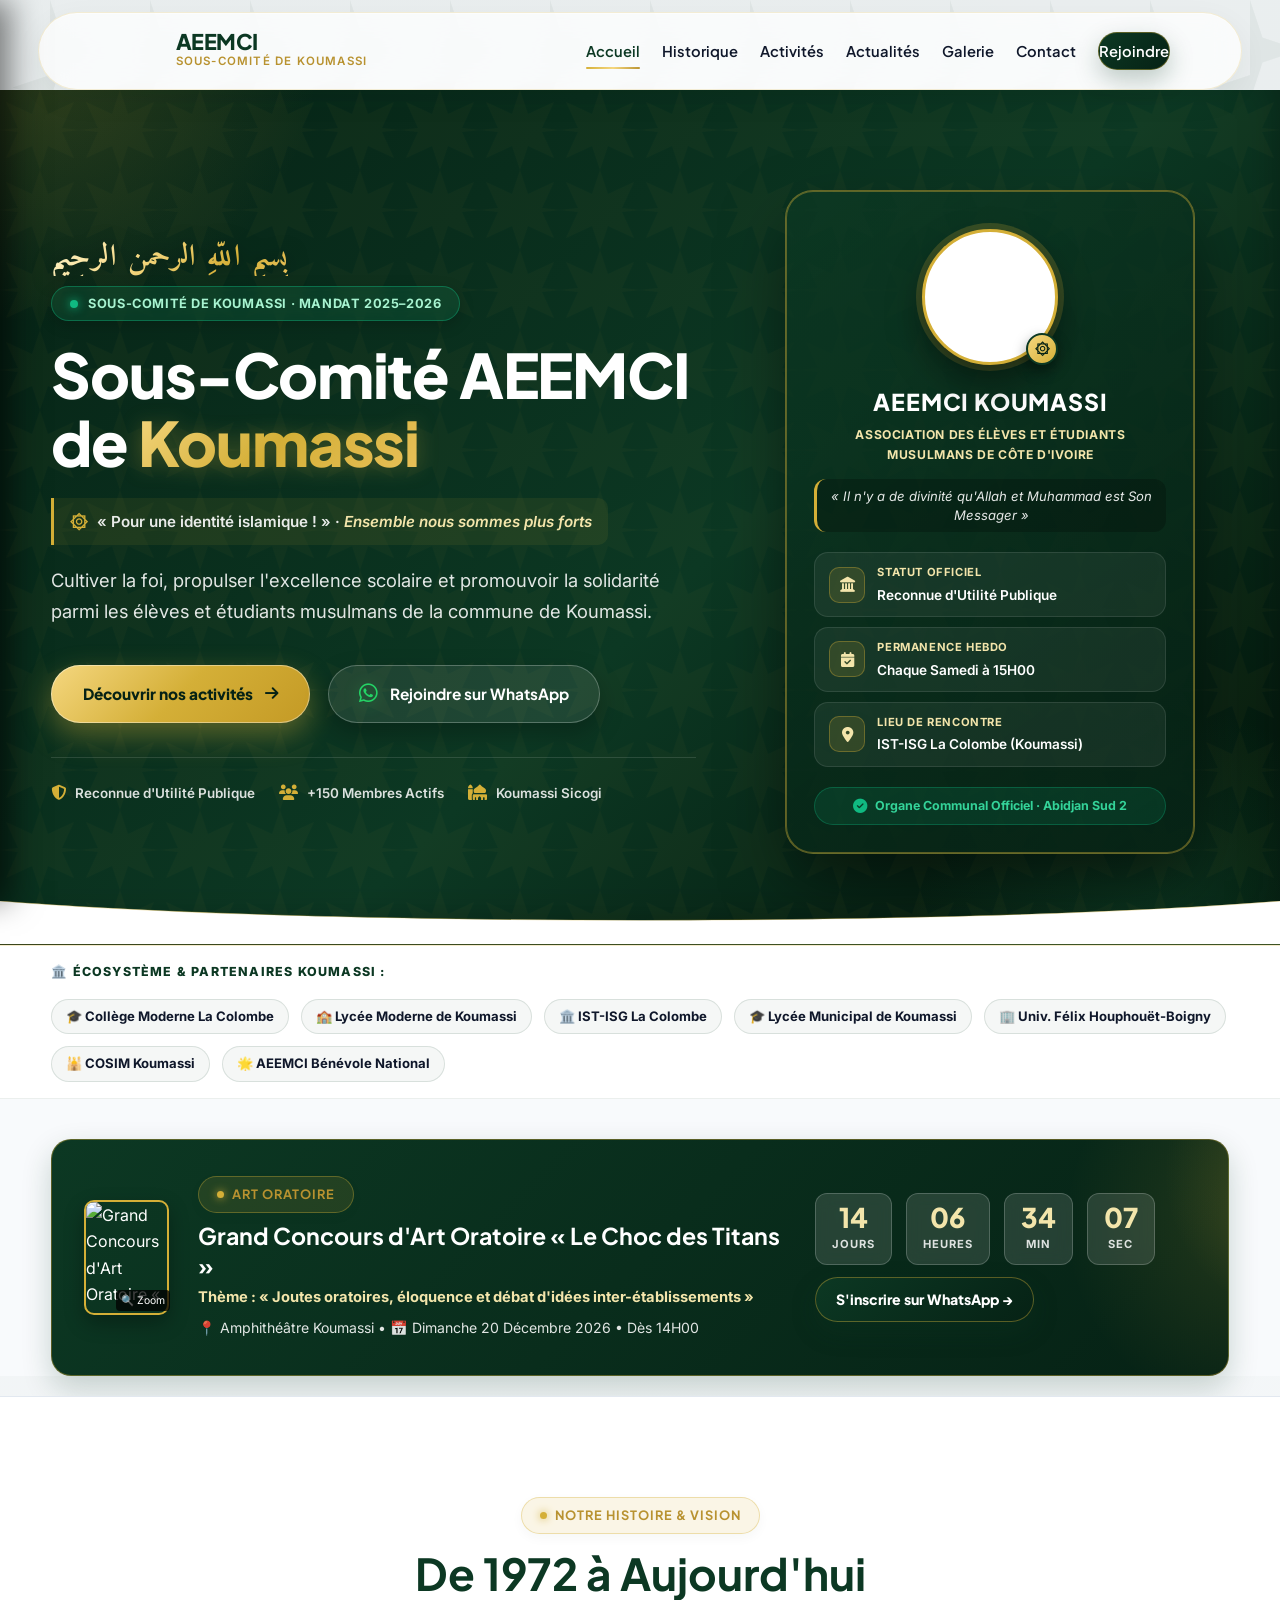
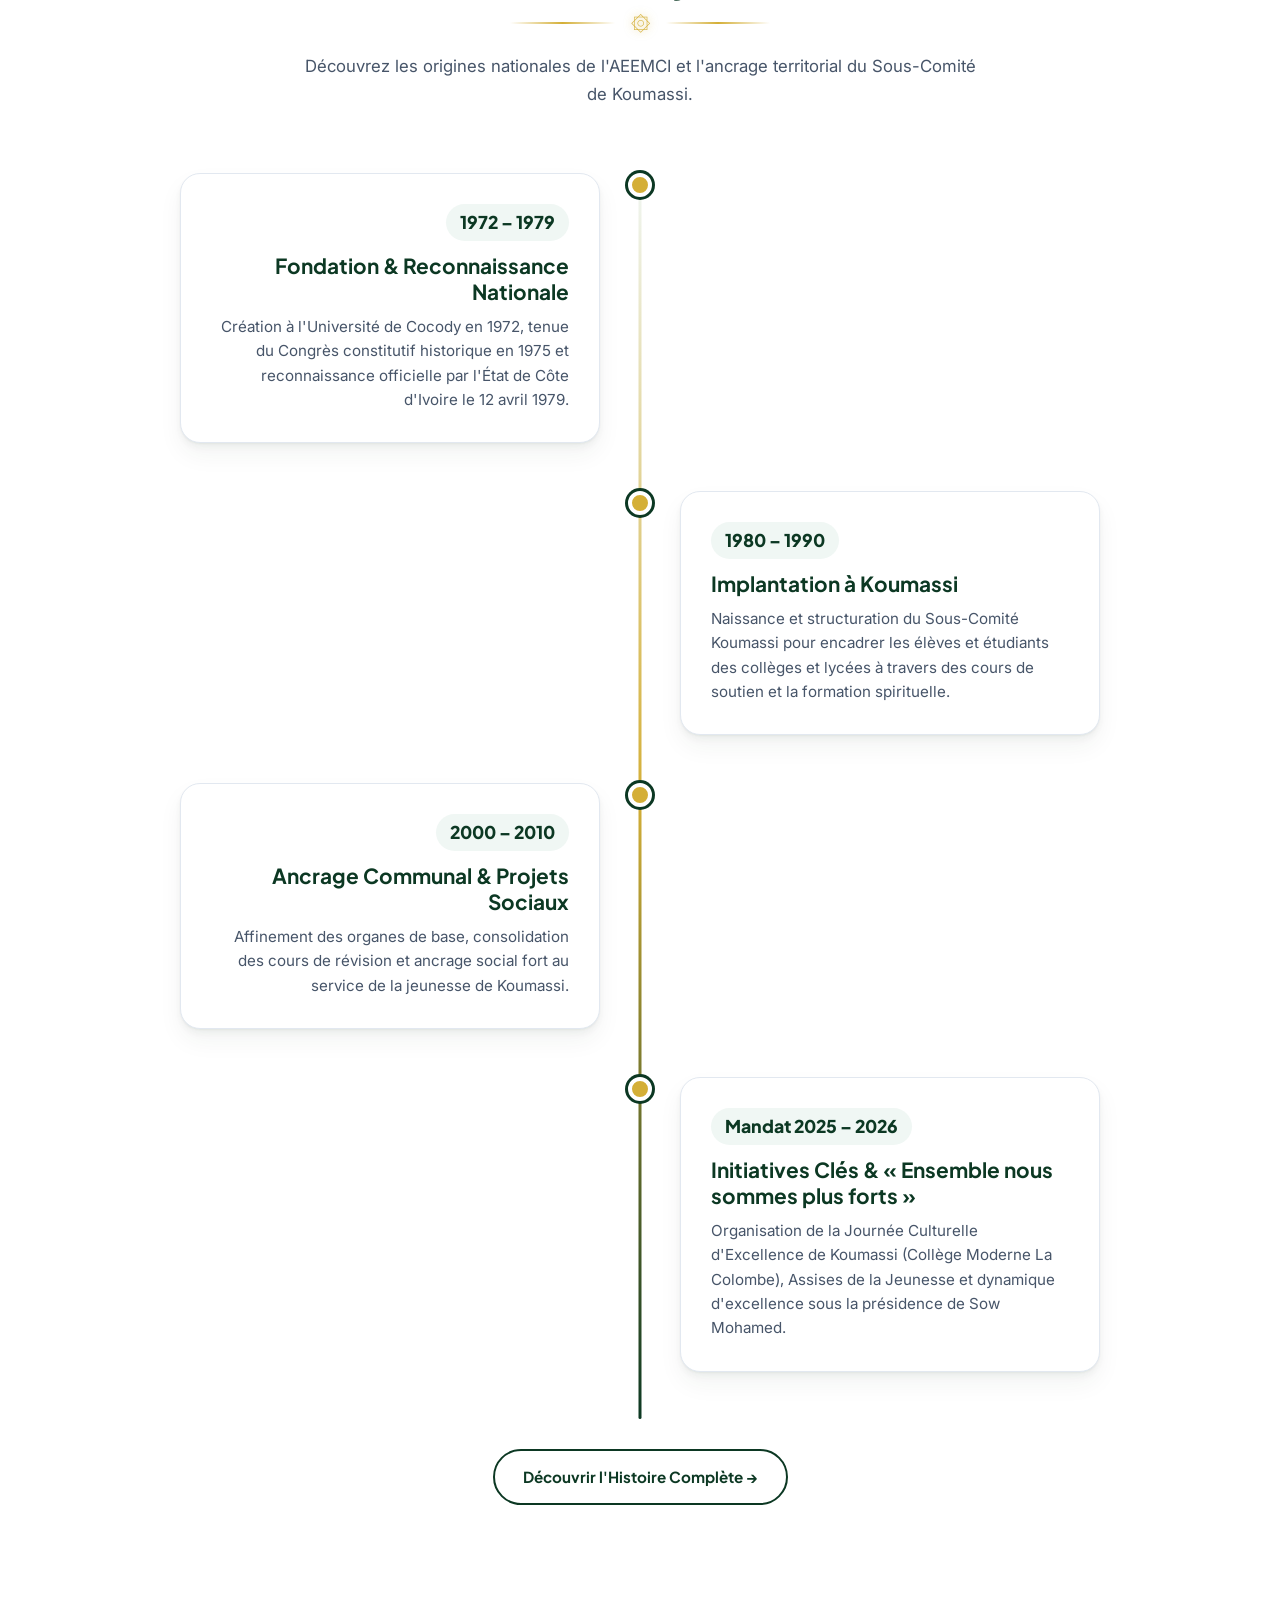
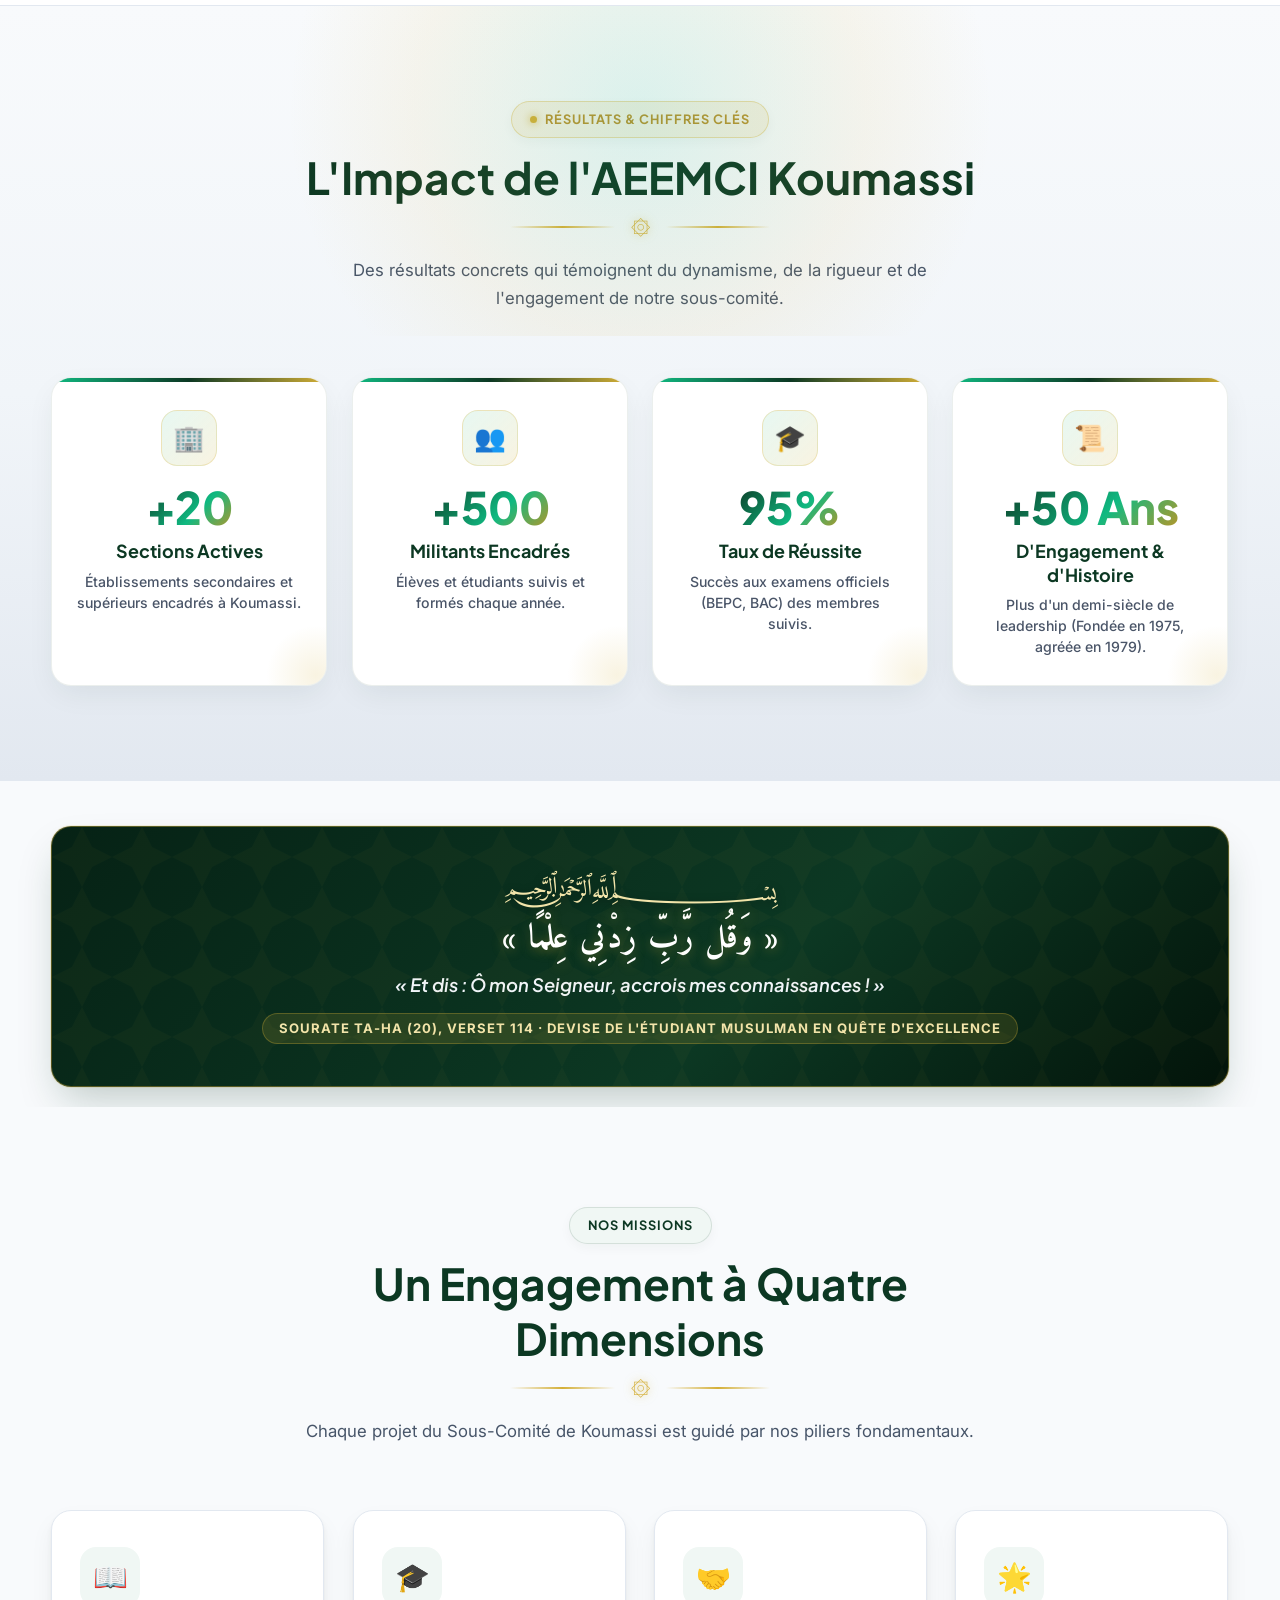
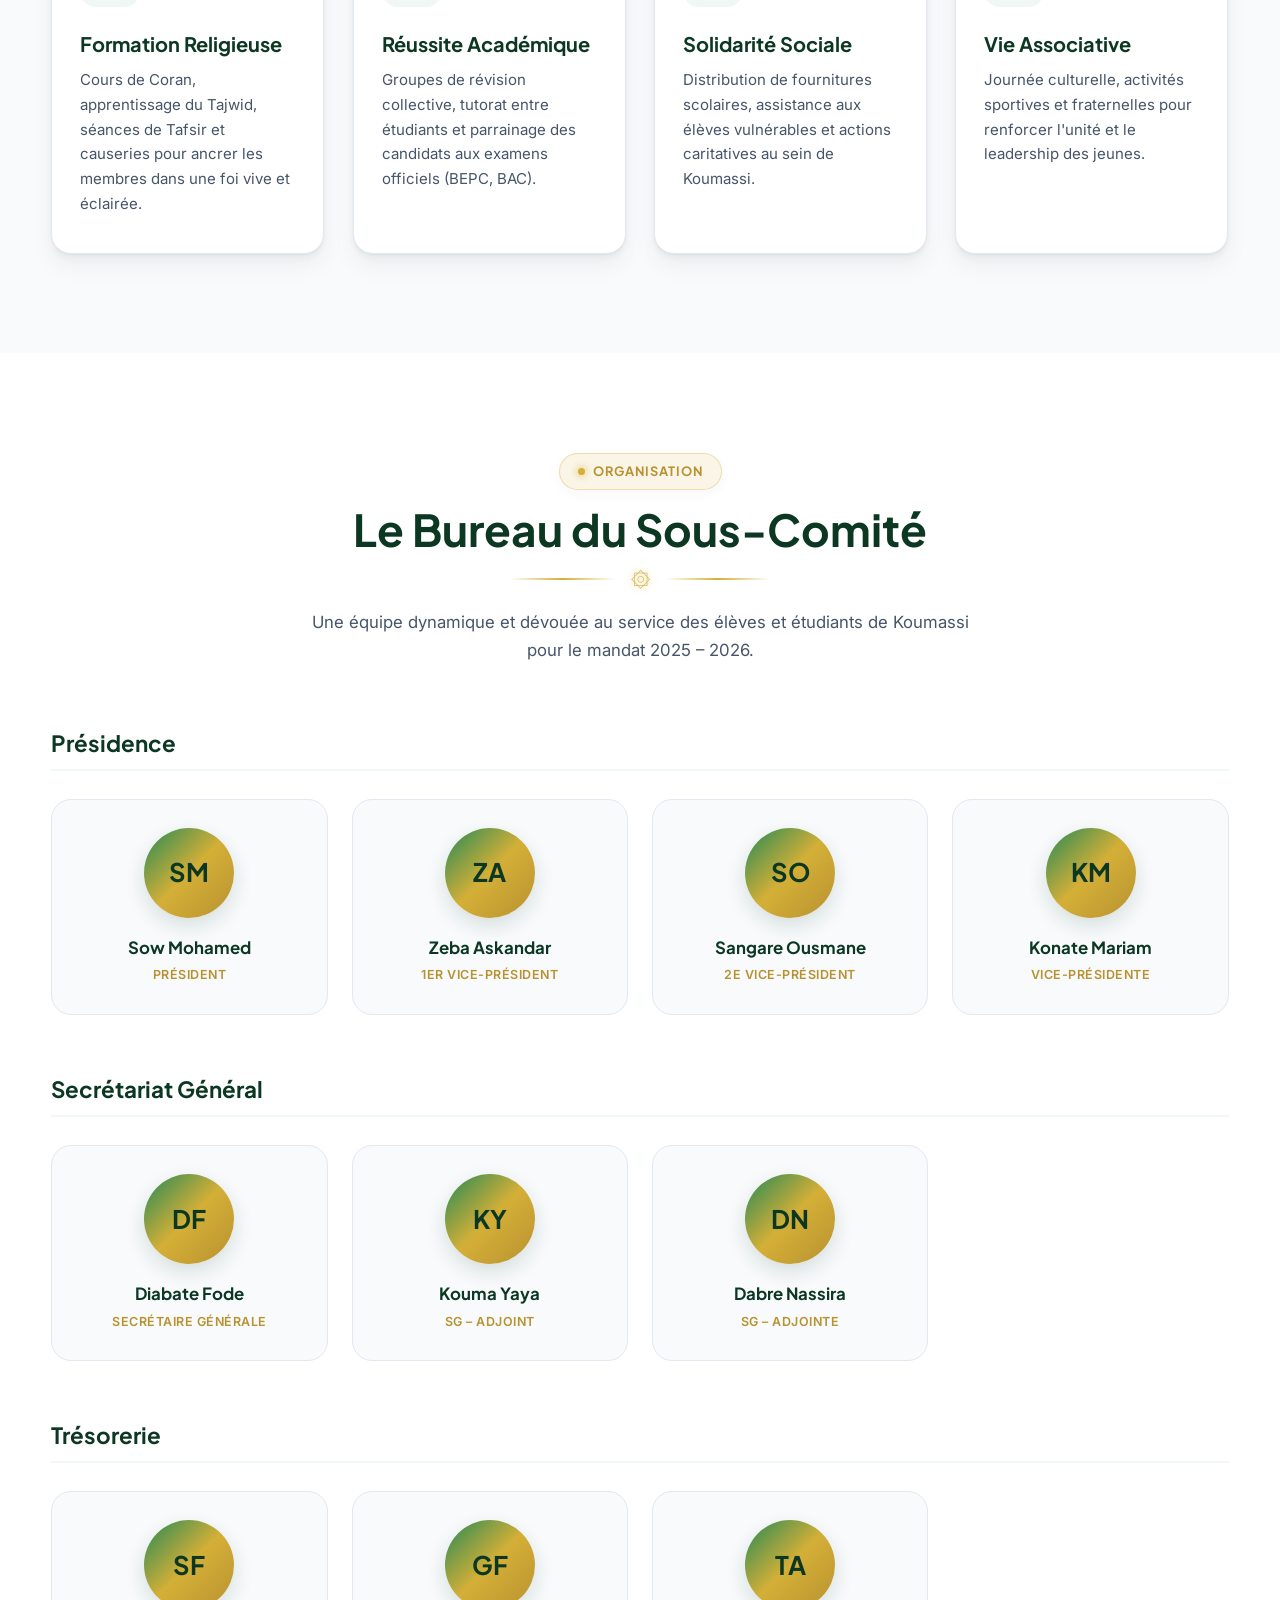
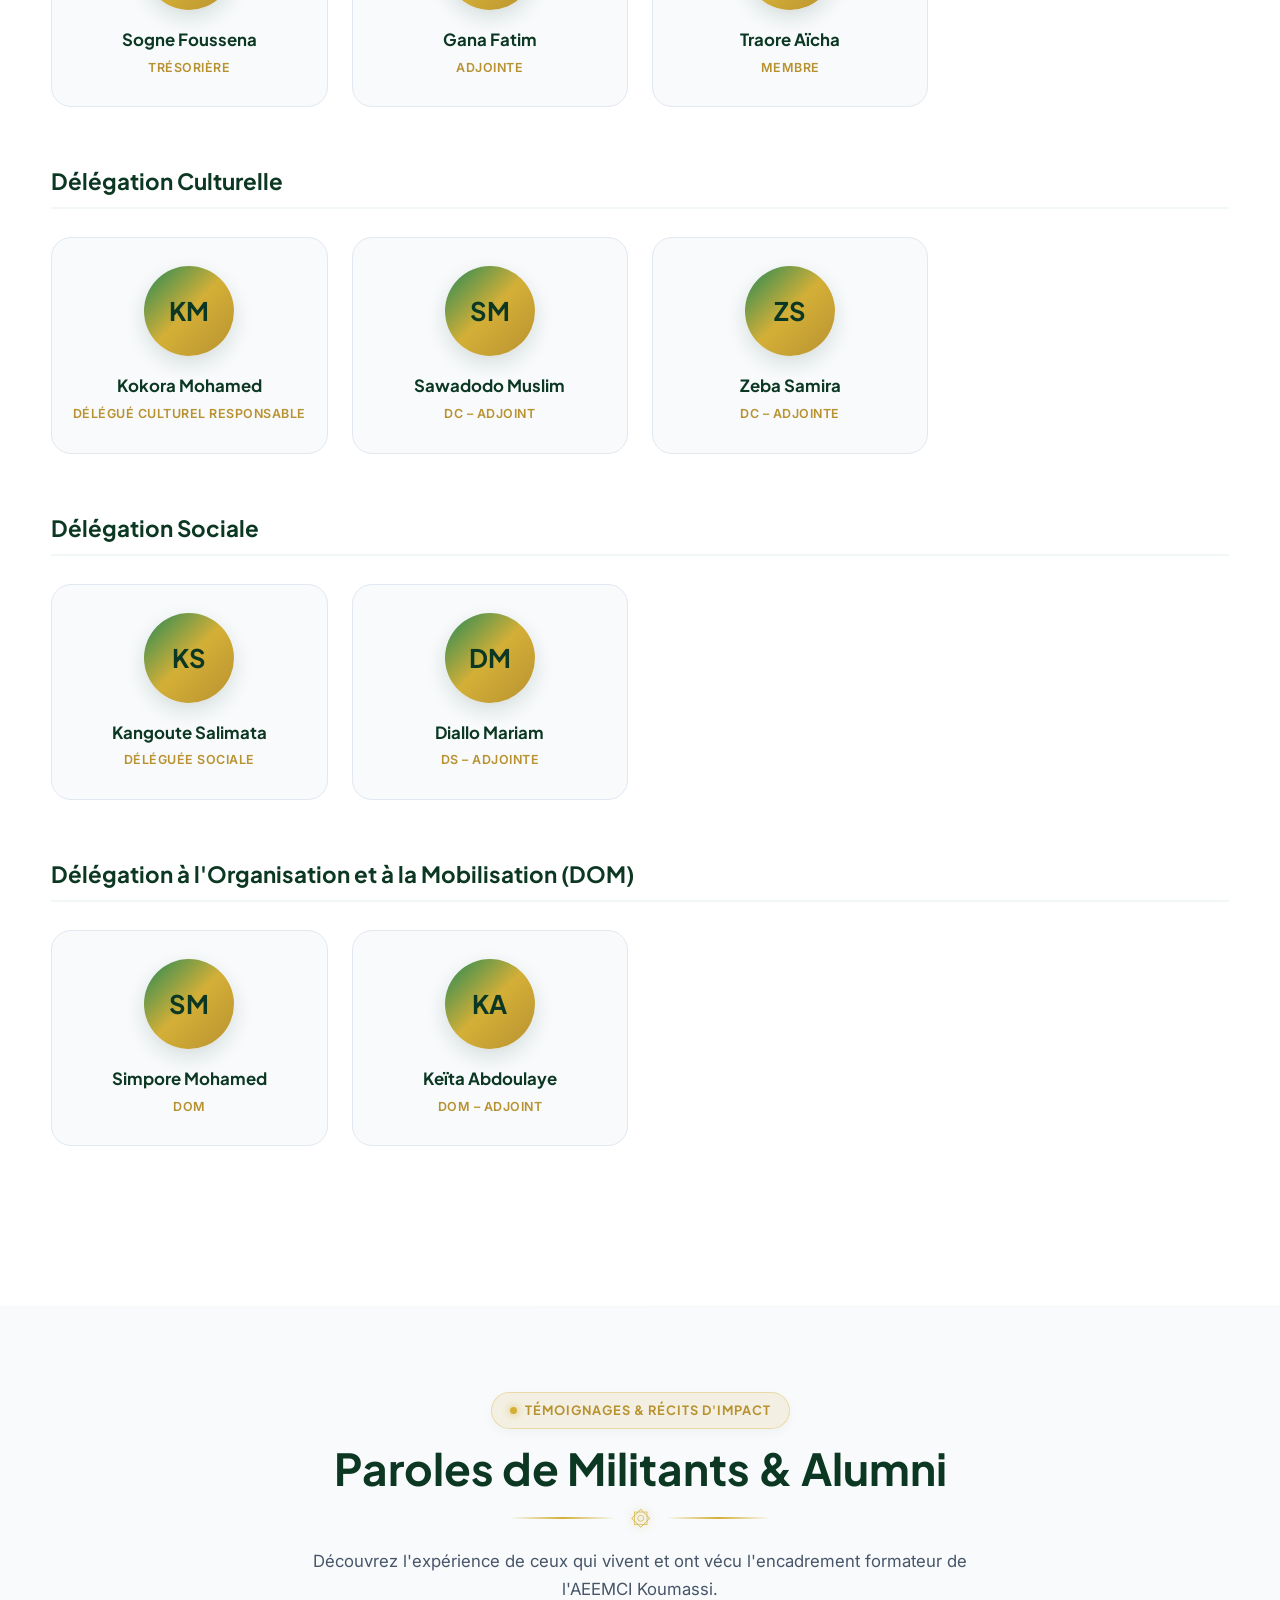
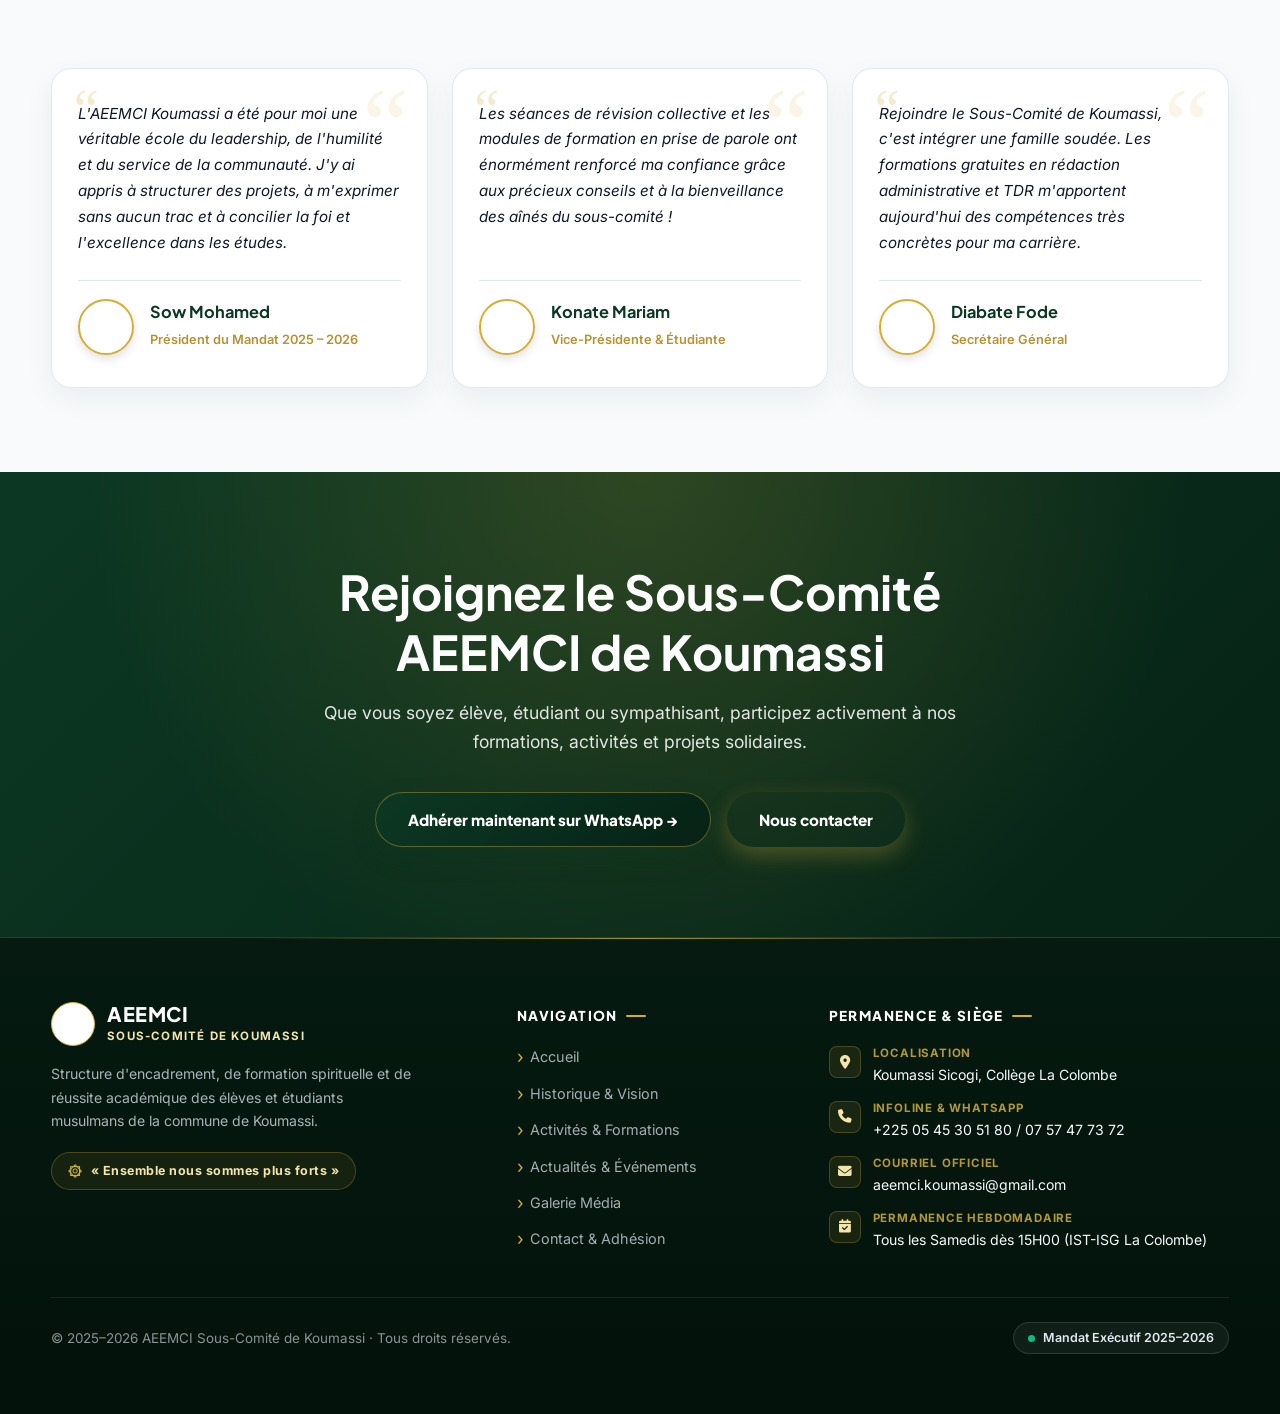
==== commit f5aa6e35: "fix: retablissement complet du design site web pro et desactivation PWA" ====
--- a/index.html
+++ b/index.html
@@ -62,8 +62,8 @@
 <link rel="preconnect" href="https://cdnjs.cloudflare.com" crossorigin>
 <link rel="dns-prefetch" href="https://cdnjs.cloudflare.com">
 <link rel="stylesheet" href="https://cdnjs.cloudflare.com/ajax/libs/font-awesome/6.5.1/css/all.min.css">
-<link rel="stylesheet" href="css/style.css?v=20261017_pro">
-<script src="js/base_donnees.js?v=20261017_pro" defer></script>
+<link rel="stylesheet" href="css/style.css?v=20261021_site">
+<script src="js/base_donnees.js?v=20261021_site" defer></script>
 </head>
 <body>
 <div id="scrollProgressBar" class="scroll-progress-bar"></div>
@@ -942,6 +942,6 @@
   <span class="fleche-haut">↑</span>
 </button>
 
-<script src="js/main.js?v=20261017_pro"></script>
+<script src="js/main.js?v=20261021_site"></script>
 </body>
 </html>
--- a/css/style.css
+++ b/css/style.css
@@ -1086,3 +1086,2909 @@
   align-items: center;
   gap: 8px;
 }
+
+/* ==========================================================================
+   BANNIÈRE ÉVÉNEMENT & COMPTE À REBOURS
+   ========================================================================== */
+.banniere-evenement-compteur {
+  background: linear-gradient(135deg, var(--vert-emeraude, #0C3823) 0%, #062215 100%) !important;
+  border-radius: var(--rayon-carte, 16px) !important;
+  padding: 36px 32px !important;
+  color: #FFFFFF !important;
+  display: grid !important;
+  grid-template-columns: 90px 1.4fr 0.9fr !important;
+  align-items: center !important;
+  justify-content: space-between !important;
+  gap: 24px !important;
+  box-shadow: 0 12px 30px rgba(12, 56, 35, 0.2) !important;
+  position: relative !important;
+  overflow: hidden !important;
+  margin-bottom: 20px !important;
+}
+
+.banniere-evenement-compteur::after {
+  content: "" !important;
+  position: absolute !important;
+  top: -50% !important;
+  right: -20% !important;
+  width: 300px !important;
+  height: 300px !important;
+  background: radial-gradient(circle, rgba(212, 175, 55, 0.2) 0%, transparent 70%) !important;
+  pointer-events: none !important;
+}
+
+.compte-rebours-box {
+  display: flex !important;
+  gap: 14px !important;
+  align-items: center !important;
+}
+
+.chronometre-unite {
+  background: rgba(255, 255, 255, 0.12) !important;
+  backdrop-filter: blur(8px) !important;
+  border: 1px solid rgba(255, 255, 255, 0.2) !important;
+  border-radius: 12px !important;
+  padding: 10px 16px !important;
+  text-align: center !important;
+  min-width: 65px !important;
+}
+
+.chronometre-valeur {
+  font-family: var(--font-titre, sans-serif) !important;
+  font-size: 1.7rem !important;
+  font-weight: 800 !important;
+  color: var(--or-clair, #F5D061) !important;
+  line-height: 1 !important;
+}
+
+.chronometre-label {
+  font-size: 0.70rem !important;
+  text-transform: uppercase !important;
+  letter-spacing: 1px !important;
+  color: rgba(255, 255, 255, 0.85) !important;
+  margin-top: 4px !important;
+}
+
+/* ==========================================================================
+   CHIFFRES CLÉS & CARTE D'IMPACT (DESIGN LUXUEUX HAUT DE GAMME PRO)
+   ========================================================================== */
+.section-chiffres-cles {
+  padding: 95px 0 !important;
+  background: linear-gradient(180deg, #F8FAFC 0%, #F1F5F9 50%, #E2E8F0 100%) !important;
+  position: relative !important;
+  overflow: hidden !important;
+}
+
+.section-chiffres-cles::before {
+  content: "" !important;
+  position: absolute !important;
+  top: -120px !important;
+  left: 50% !important;
+  transform: translateX(-50%) !important;
+  width: 900px !important;
+  height: 450px !important;
+  background: radial-gradient(circle, rgba(16, 185, 129, 0.12) 0%, rgba(212, 175, 55, 0.08) 45%, transparent 70%) !important;
+  pointer-events: none !important;
+}
+
+.grille-chiffres-cles {
+  display: grid !important;
+  grid-template-columns: repeat(4, 1fr) !important;
+  gap: 24px !important;
+  margin-top: 48px !important;
+  position: relative !important;
+  z-index: 2 !important;
+}
+
+@media (max-width: 1024px) {
+  .grille-chiffres-cles {
+    grid-template-columns: repeat(2, 1fr) !important;
+    gap: 20px !important;
+  }
+}
+
+@media (max-width: 600px) {
+  .grille-chiffres-cles {
+    grid-template-columns: 1fr !important;
+    gap: 18px !important;
+  }
+}
+
+.carte-chiffre-cle {
+  background: #FFFFFF !important;
+  border-radius: 20px !important;
+  padding: 32px 24px 28px !important;
+  text-align: center !important;
+  border: 1px solid rgba(12, 56, 35, 0.08) !important;
+  box-shadow: 0 10px 30px -5px rgba(12, 56, 35, 0.08), 0 0 0 1px rgba(255, 255, 255, 0.8) inset !important;
+  transition: all 0.4s cubic-bezier(0.165, 0.84, 0.44, 1) !important;
+  position: relative !important;
+  overflow: hidden !important;
+  display: flex !important;
+  flex-direction: column !important;
+  align-items: center !important;
+  justify-content: flex-start !important;
+}
+
+/* Ligne supérieure dorée/émeraude sur chaque carte */
+.carte-chiffre-cle::before {
+  content: "" !important;
+  position: absolute !important;
+  top: 0 !important;
+  left: 0 !important;
+  right: 0 !important;
+  height: 4px !important;
+  background: linear-gradient(90deg, #10B981 0%, #0C3823 50%, #D4AF37 100%) !important;
+  transition: opacity 0.3s ease !important;
+}
+
+.carte-chiffre-cle:hover {
+  transform: translateY(-10px) !important;
+  box-shadow: 0 20px 40px -10px rgba(12, 56, 35, 0.18), 0 0 0 2px rgba(212, 175, 55, 0.4) !important;
+  border-color: rgba(212, 175, 55, 0.3) !important;
+}
+
+.chiffre-icone-wrapper {
+  width: 56px !important;
+  height: 56px !important;
+  border-radius: 16px !important;
+  background: linear-gradient(135deg, rgba(16, 185, 129, 0.1) 0%, rgba(212, 175, 55, 0.15) 100%) !important;
+  border: 1px solid rgba(212, 175, 55, 0.25) !important;
+  display: flex !important;
+  align-items: center !important;
+  justify-content: center !important;
+  margin-bottom: 16px !important;
+  transition: transform 0.3s ease, background 0.3s ease !important;
+}
+
+.carte-chiffre-cle:hover .chiffre-icone-wrapper {
+  transform: scale(1.12) rotate(4deg) !important;
+  background: linear-gradient(135deg, #0C3823 0%, #10B981 100%) !important;
+}
+
+.chiffre-icone {
+  font-size: 1.6rem !important;
+  line-height: 1 !important;
+}
+
+.nombre-chiffre-cle {
+  font-family: var(--font-titre, 'Montserrat', sans-serif) !important;
+  font-size: clamp(2.2rem, 3.5vw, 3rem) !important;
+  font-weight: 900 !important;
+  line-height: 1.1 !important;
+  margin-bottom: 8px !important;
+  background: linear-gradient(135deg, #0C3823 0%, #10B981 60%, #B89628 100%) !important;
+  -webkit-background-clip: text !important;
+  -webkit-text-fill-color: transparent !important;
+  letter-spacing: -0.5px !important;
+}
+
+.titre-chiffre-cle {
+  font-size: 1.12rem !important;
+  font-weight: 700 !important;
+  color: var(--vert-emeraude, #0C3823) !important;
+  margin-bottom: 8px !important;
+  line-height: 1.3 !important;
+}
+
+.label-chiffre-cle {
+  font-size: 0.88rem !important;
+  font-weight: 500 !important;
+  color: #4A5568 !important;
+  line-height: 1.5 !important;
+  margin: 0 !important;
+}
+
+.carte-chiffre-glow {
+  position: absolute !important;
+  bottom: -40px !important;
+  right: -40px !important;
+  width: 100px !important;
+  height: 100px !important;
+  background: radial-gradient(circle, rgba(212, 175, 55, 0.15) 0%, transparent 70%) !important;
+  pointer-events: none !important;
+  transition: transform 0.4s ease !important;
+}
+
+.carte-chiffre-cle:hover .carte-chiffre-glow {
+  transform: scale(1.8) !important;
+}
+
+/* ---------- Section CTA Adhésion / Dons ---------- */
+.section-cta-globale {
+  padding: 90px 0;
+  background: linear-gradient(135deg, var(--vert-emeraude) 0%, #062215 100%);
+  color: #FFFFFF;
+  text-align: center;
+  position: relative;
+  overflow: hidden;
+}
+
+.section-cta-globale::before {
+  content: "";
+  position: absolute;
+  inset: 0;
+  background: radial-gradient(circle at 50% 0%, rgba(212, 175, 55, 0.18), transparent 70%);
+}
+
+.contenu-cta {
+  position: relative;
+  z-index: 2;
+  max-width: 680px;
+  margin: 0 auto;
+}
+
+.contenu-cta h2 {
+  color: #FFFFFF;
+  font-size: clamp(2rem, 3.8vw, 3rem);
+  margin-bottom: 16px;
+}
+
+.contenu-cta p {
+  color: rgba(255, 255, 255, 0.88);
+  font-size: 1.1rem;
+  margin-bottom: 36px;
+}
+
+/* ---------- Pied de page / Footer (2026 EXECUTIVE LUXURY) ---------- */
+.pied-site {
+  background: linear-gradient(180deg, #062215 0%, #03140A 100%) !important;
+  color: rgba(255, 255, 255, 0.8) !important;
+  padding: 80px 0 35px !important;
+  border-top: 1px solid rgba(212, 175, 55, 0.35) !important;
+  position: relative !important;
+  overflow: hidden !important;
+}
+
+.pied-site::before {
+  content: "";
+  position: absolute;
+  top: 0;
+  left: 50%;
+  transform: translateX(-50%);
+  width: 60%;
+  height: 1px;
+  background: linear-gradient(90deg, transparent, rgba(212, 175, 55, 0.8), transparent);
+}
+
+.grille-pied {
+  display: grid !important;
+  grid-template-columns: 1.4fr 1fr 1.2fr 1.1fr !important;
+  gap: 40px !important;
+  padding-bottom: 50px !important;
+  border-bottom: 1px solid rgba(255, 255, 255, 0.1) !important;
+}
+
+.pied-colonne h4 {
+  color: var(--or-clair) !important;
+  font-family: var(--font-titre) !important;
+  font-size: 0.95rem !important;
+  font-weight: 800 !important;
+  text-transform: uppercase !important;
+  letter-spacing: 1.5px !important;
+  margin-bottom: 22px !important;
+  display: flex !important;
+  align-items: center !important;
+  gap: 8px !important;
+}
+
+.pied-colonne h4::after {
+  content: "";
+  display: block;
+  width: 24px;
+  height: 2px;
+  background: var(--or);
+  border-radius: 2px;
+}
+
+.pied-colonne ul {
+  display: flex !important;
+  flex-direction: column !important;
+  gap: 12px !important;
+}
+
+.pied-colonne ul a {
+  color: rgba(255, 255, 255, 0.78) !important;
+  font-size: 0.94rem !important;
+  transition: var(--transition) !important;
+  display: inline-flex !important;
+  align-items: center !important;
+  gap: 6px !important;
+}
+
+.pied-colonne ul a:hover {
+  color: var(--or-clair) !important;
+  transform: translateX(5px) !important;
+}
+
+.bouton-admin-pied {
+  display: inline-flex !important;
+  align-items: center !important;
+  justify-content: center !important;
+  gap: 10px !important;
+  padding: 12px 22px !important;
+  background: rgba(212, 175, 55, 0.12) !important;
+  color: var(--or-clair) !important;
+  border: 1px solid rgba(212, 175, 55, 0.4) !important;
+  border-radius: 50px !important;
+  font-family: var(--font-titre) !important;
+  font-size: 0.88rem !important;
+  font-weight: 700 !important;
+  transition: var(--transition) !important;
+  margin-top: 14px !important;
+}
+
+.bouton-admin-pied:hover {
+  background: linear-gradient(135deg, #FDE68A 0%, #D4AF37 100%) !important;
+  color: #062215 !important;
+  box-shadow: 0 8px 20px rgba(212, 175, 55, 0.35) !important;
+  transform: translateY(-3px) !important;
+}
+
+.bas-pied-site {
+  display: flex !important;
+  justify-content: space-between !important;
+  align-items: center !important;
+  padding-top: 30px !important;
+  font-size: 0.86rem !important;
+  color: rgba(255, 255, 255, 0.65) !important;
+  flex-wrap: wrap !important;
+  gap: 16px !important;
+}
+
+/* ---------- Responsive Styles ---------- */
+@media (max-width: 992px) {
+  .hero-grille {
+    grid-template-columns: 1fr;
+    text-align: center;
+  }
+  .hero-description {
+    margin-inline: auto;
+  }
+  .hero-actions {
+    justify-content: center;
+  }
+  .slogan-majestueux-box {
+    margin-inline: auto;
+  }
+  .frise-chronologique::before {
+    left: 28px;
+  }
+  .etape-historique {
+    width: 100%;
+    padding-left: 70px;
+    padding-right: 0;
+    text-align: left !important;
+  }
+  .etape-historique:nth-child(even) {
+    left: 0;
+  }
+  .etape-historique:nth-child(odd) .etape-point,
+  .etape-historique:nth-child(even) .etape-point {
+    left: 16px;
+    right: auto;
+  }
+  .grille-pied {
+    grid-template-columns: 1fr;
+    gap: 36px;
+  }
+}
+
+@media (max-width: 768px) {
+  .menu-navigation {
+    display: none;
+  }
+  .menu-burger {
+    display: flex;
+  }
+}
+
+/* ---------- Animations de Révélation au Défilement ---------- */
+.reveal {
+  opacity: 0;
+  transform: translateY(30px);
+  transition: opacity 0.8s ease-out, transform 0.8s ease-out;
+  will-change: opacity, transform;
+}
+
+.reveal.active {
+  opacity: 1;
+  transform: translateY(0);
+}
+
+/* =========================================================
+   MENU LATÉRAL COULISSANT (SIDEBAR DARK MODE STYLE GEMINI)
+   ========================================================= */
+.sidebar-overlay {
+  position: fixed;
+  inset: 0;
+  background: rgba(0, 0, 0, 0.7);
+  backdrop-filter: blur(4px);
+  z-index: 100001 !important;
+  opacity: 0;
+  visibility: hidden;
+  transition: all 0.35s cubic-bezier(0.4, 0, 0.2, 1);
+}
+
+.sidebar-overlay.ouvert {
+  opacity: 1;
+  visibility: visible;
+}
+
+.sidebar-panneau {
+  position: fixed;
+  top: 0;
+  left: 0;
+  bottom: 0;
+  width: min(320px, 85vw);
+  background: #0F0F0F;
+  color: #F1F5F9;
+  z-index: 100002 !important;
+  transform: translateX(-100%);
+  transition: transform 0.35s cubic-bezier(0.4, 0, 0.2, 1);
+  display: flex;
+  flex-direction: column;
+  box-shadow: 10px 0 30px rgba(0, 0, 0, 0.5);
+  border-right: 1px solid rgba(255, 255, 255, 0.08);
+}
+
+.sidebar-panneau.ouvert {
+  transform: translateX(0);
+}
+
+.sidebar-entete {
+  display: flex;
+  align-items: center;
+  justify-content: space-between;
+  padding: 20px 24px;
+  border-bottom: 1px solid rgba(255, 255, 255, 0.08);
+}
+
+.sidebar-logo {
+  display: flex;
+  align-items: center;
+  gap: 12px;
+}
+
+.sidebar-logo img {
+  width: 42px;
+  height: 42px;
+  object-fit: contain;
+}
+
+.sidebar-titre-marque {
+  display: flex;
+  flex-direction: column;
+}
+
+.sidebar-titre-marque .sigle {
+  font-family: var(--font-titre);
+  font-size: 1.15rem;
+  font-weight: 800;
+  color: #FFFFFF;
+  line-height: 1;
+}
+
+.sidebar-titre-marque .sous-sigle {
+  font-size: 0.7rem;
+  color: var(--or);
+  font-weight: 600;
+  letter-spacing: 1px;
+  text-transform: uppercase;
+}
+
+.sidebar-fermer {
+  background: rgba(255, 255, 255, 0.06);
+  border: 1px solid rgba(255, 255, 255, 0.1);
+  color: #94A3B8;
+  font-size: 1.5rem;
+  width: 36px;
+  height: 36px;
+  border-radius: 50%;
+  cursor: pointer;
+  display: flex;
+  align-items: center;
+  justify-content: center;
+  transition: var(--transition);
+}
+
+.sidebar-fermer:hover {
+  background: rgba(255, 255, 255, 0.15);
+  color: #FFFFFF;
+}
+
+.sidebar-corps {
+  flex: 1;
+  padding: 24px 16px;
+  overflow-y: auto;
+}
+
+.sidebar-section-titre {
+  font-size: 0.72rem;
+  font-weight: 700;
+  text-transform: uppercase;
+  letter-spacing: 1.5px;
+  color: #64748B;
+  margin-bottom: 12px;
+  padding-left: 12px;
+}
+
+.sidebar-liens {
+  display: flex;
+  flex-direction: column;
+  gap: 6px;
+}
+
+.sidebar-lien {
+  display: flex;
+  align-items: center;
+  gap: 14px;
+  padding: 12px 16px;
+  border-radius: 12px;
+  color: #CBD5E1;
+  font-family: var(--font-titre);
+  font-weight: 600;
+  font-size: 0.95rem;
+  transition: var(--transition);
+}
+
+.sidebar-lien:hover {
+  background: rgba(255, 255, 255, 0.06);
+  color: #FFFFFF;
+}
+
+.sidebar-lien.actif {
+  background: #282828;
+  color: var(--or-clair);
+  box-shadow: inset 3px 0 0 var(--or);
+}
+
+.sidebar-icone {
+  width: 20px;
+  height: 20px;
+  stroke-width: 2;
+  flex-shrink: 0;
+}
+
+.sidebar-lien.actif .sidebar-icone {
+  color: var(--or);
+}
+
+.sidebar-engagement-box {
+  margin-top: 8px;
+}
+
+.sidebar-bouton-rejoindre {
+  display: flex;
+  align-items: center;
+  justify-content: center;
+  gap: 10px;
+  background: var(--or-gradient);
+  color: var(--vert-emeraude);
+  font-family: var(--font-titre);
+  font-weight: 800;
+  font-size: 0.92rem;
+  padding: 14px 20px;
+  border-radius: 50px;
+  box-shadow: 0 4px 16px rgba(212, 175, 55, 0.25);
+  transition: var(--transition);
+  text-align: center;
+}
+
+.sidebar-bouton-rejoindre:hover {
+  transform: translateY(-2px);
+  box-shadow: 0 8px 24px rgba(212, 175, 55, 0.4);
+}
+
+.sidebar-footer {
+  padding: 20px 24px;
+  border-top: 1px solid rgba(255, 255, 255, 0.08);
+  display: flex;
+  align-items: center;
+  gap: 12px;
+  background: #090909;
+}
+
+.sidebar-footer img {
+  width: 32px;
+  height: 32px;
+  object-fit: contain;
+}
+
+.sidebar-footer span {
+  font-size: 0.8rem;
+  color: #94A3B8;
+  font-weight: 500;
+}
+
+/* =========================================================
+   CARTE ACTUALITÉS / ACTIVITÉS COMPLÈTES (5 ÉVÉNEMENTS)
+   ========================================================= */
+.grille-actualites-cartes {
+  display: grid;
+  grid-template-columns: repeat(auto-fit, minmax(320px, 1fr));
+  gap: 32px;
+}
+
+.carte-actualite-moderne {
+  background: var(--fond-carte);
+  border-radius: var(--rayon-carte);
+  border: 1px solid var(--bordure-douce);
+  box-shadow: var(--ombre-douce);
+  overflow: hidden;
+  display: flex;
+  flex-direction: column;
+  transition: var(--transition);
+}
+
+.carte-actualite-moderne:hover {
+  transform: translateY(-6px);
+  box-shadow: var(--ombre-survol);
+  border-color: rgba(212, 175, 55, 0.35);
+}
+
+.carte-actu-image {
+  position: relative;
+  width: 100%;
+  height: 210px;
+  background: var(--vert-tendre);
+  overflow: hidden;
+}
+
+.carte-actu-image img {
+  width: 100%;
+  height: 100%;
+  object-fit: cover;
+  transition: transform 0.5s ease;
+}
+
+.carte-actualite-moderne:hover .carte-actu-image img {
+  transform: scale(1.05);
+}
+
+.carte-actu-badge {
+  position: absolute;
+  top: 16px;
+  left: 16px;
+  padding: 6px 14px;
+  border-radius: 30px;
+  background: rgba(12, 56, 35, 0.9);
+  color: #FFFFFF;
+  font-family: var(--font-titre);
+  font-size: 0.75rem;
+  font-weight: 800;
+  text-transform: uppercase;
+  letter-spacing: 1px;
+  backdrop-filter: blur(6px);
+  box-shadow: 0 4px 12px rgba(0, 0, 0, 0.15);
+}
+
+.carte-actu-badge.or {
+  background: linear-gradient(135deg, rgba(212, 175, 55, 0.95), rgba(184, 146, 48, 0.95));
+  color: var(--vert-emeraude);
+}
+
+.carte-actu-corps {
+  padding: 28px;
+  display: flex;
+  flex-direction: column;
+  flex: 1;
+}
+
+.carte-actu-date {
+  font-size: 0.82rem;
+  font-weight: 700;
+  color: var(--or-sombre);
+  text-transform: uppercase;
+  letter-spacing: 1px;
+  margin-bottom: 8px;
+}
+
+.carte-actu-titre {
+  font-size: 1.3rem;
+  margin-bottom: 12px;
+  color: var(--vert-emeraude);
+  line-height: 1.3;
+}
+
+.carte-actu-desc {
+  color: var(--texte-doux);
+  font-size: 0.95rem;
+  line-height: 1.6;
+  margin-bottom: 24px;
+  flex: 1;
+}
+
+.carte-actu-action {
+  margin-top: auto;
+}
+
+/* =========================================================
+   MODALE DE COUVERTURE MÉDIATIQUE (BOUTON VOIR PLUS)
+   ========================================================= */
+.modal-media-overlay {
+  position: fixed;
+  inset: 0;
+  background: rgba(0, 0, 0, 0.75);
+  backdrop-filter: blur(6px);
+  -webkit-backdrop-filter: blur(6px);
+  z-index: 2500;
+  display: flex;
+  align-items: center;
+  justify-content: center;
+  padding: 20px;
+  opacity: 0;
+  visibility: hidden;
+  transition: all 0.3s cubic-bezier(0.4, 0, 0.2, 1);
+}
+
+.modal-media-overlay.ouvert {
+  opacity: 1;
+  visibility: visible;
+}
+
+.modal-media-boite {
+  background: #FFFFFF;
+  border-radius: 20px;
+  max-width: 680px;
+  width: 100%;
+  max-height: 90vh;
+  overflow-y: auto;
+  box-shadow: 0 25px 50px -12px rgba(0, 0, 0, 0.35);
+  border: 1px solid var(--bordure-douce);
+  position: relative;
+  transform: scale(0.95);
+  transition: transform 0.3s cubic-bezier(0.4, 0, 0.2, 1);
+}
+
+.modal-media-overlay.ouvert .modal-media-boite {
+  transform: scale(1);
+}
+
+.modal-media-entete {
+  padding: 28px 28px 20px;
+  border-bottom: 1px solid var(--bordure-douce);
+  position: relative;
+}
+
+.badge-couverture-medias {
+  display: inline-flex;
+  align-items: center;
+  gap: 6px;
+  padding: 6px 14px;
+  border-radius: 30px;
+  background: linear-gradient(135deg, var(--vert-emeraude), var(--vert-moyen));
+  color: #FFFFFF;
+  font-family: var(--font-titre);
+  font-size: 0.78rem;
+  font-weight: 800;
+  text-transform: uppercase;
+  letter-spacing: 1px;
+  margin-bottom: 12px;
+}
+
+.modal-media-titre {
+  font-size: 1.5rem;
+  color: var(--vert-emeraude);
+  margin-bottom: 4px;
+}
+
+.modal-media-date {
+  font-size: 0.85rem;
+  color: var(--or-sombre);
+  font-weight: 700;
+  text-transform: uppercase;
+  letter-spacing: 1px;
+}
+
+.modal-media-fermer {
+  position: absolute;
+  top: 24px;
+  right: 24px;
+  background: var(--vert-tendre);
+  border: none;
+  color: var(--vert-emeraude);
+  font-size: 1.5rem;
+  width: 38px;
+  height: 38px;
+  border-radius: 50%;
+  cursor: pointer;
+  display: flex;
+  align-items: center;
+  justify-content: center;
+  transition: var(--transition);
+}
+
+.modal-media-fermer:hover {
+  background: var(--vert-emeraude);
+  color: #FFFFFF;
+}
+
+.modal-media-corps {
+  padding: 28px;
+}
+
+.modal-media-image {
+  width: 100%;
+  max-height: 300px;
+  object-fit: cover;
+  border-radius: 12px;
+  margin-bottom: 20px;
+  box-shadow: var(--ombre-douce);
+}
+
+.modal-media-communique {
+  font-size: 0.98rem;
+  color: var(--texte-doux);
+  line-height: 1.7;
+  margin-bottom: 24px;
+}
+
+.modal-media-actions {
+  display: flex;
+  gap: 12px;
+  flex-wrap: wrap;
+}
+
+/* =========================================================
+   BOUTONS DE FILTRAGE & GALERIE STRUCTURÉE
+   ========================================================= */
+.barre-filtres-galerie {
+  display: flex;
+  align-items: center;
+  justify-content: center;
+  gap: 12px;
+  flex-wrap: wrap;
+  margin-bottom: 48px;
+}
+
+.bouton-filtre-cat {
+  padding: 10px 22px;
+  border-radius: 50px;
+  background: #FFFFFF;
+  border: 1px solid var(--bordure-douce);
+  color: var(--texte-doux);
+  font-family: var(--font-titre);
+  font-weight: 700;
+  font-size: 0.88rem;
+  cursor: pointer;
+  transition: var(--transition);
+  box-shadow: 0 2px 8px rgba(0, 0, 0, 0.04);
+}
+
+.bouton-filtre-cat:hover {
+  border-color: var(--or);
+  color: var(--vert-emeraude);
+  transform: translateY(-2px);
+}
+
+.bouton-filtre-cat.actif {
+  background: var(--vert-emeraude);
+  color: #FFFFFF;
+  border-color: var(--vert-emeraude);
+  box-shadow: 0 6px 16px rgba(12, 56, 35, 0.2);
+}
+
+.grille-galerie-filtree {
+  display: grid;
+  grid-template-columns: repeat(auto-fill, minmax(280px, 1fr));
+  gap: 24px;
+}
+
+.carte-galerie-item {
+  position: relative;
+  background: var(--fond-carte);
+  border-radius: var(--rayon-carte);
+  overflow: hidden;
+  box-shadow: var(--ombre-douce);
+  border: 1px solid var(--bordure-douce);
+  aspect-ratio: 4/3;
+  transition: var(--transition);
+}
+
+.carte-galerie-item.masque {
+  display: none !important;
+}
+
+.carte-galerie-item img {
+  width: 100%;
+  height: 100%;
+  object-fit: cover;
+  transition: transform 0.5s ease;
+}
+
+.carte-galerie-item:hover {
+  transform: translateY(-6px);
+  box-shadow: var(--ombre-survol);
+}
+
+.carte-galerie-item:hover img {
+  transform: scale(1.08);
+}
+
+.carte-galerie-overlay {
+  position: absolute;
+  inset: 0;
+  background: linear-gradient(to top, rgba(12, 56, 35, 0.85) 0%, transparent 70%);
+  display: flex;
+  flex-direction: column;
+  justify-content: flex-end;
+  padding: 20px;
+  opacity: 0;
+  transition: opacity 0.3s ease;
+}
+
+.carte-galerie-item:hover .carte-galerie-overlay {
+  opacity: 1;
+}
+
+.carte-galerie-titre {
+  color: #FFFFFF;
+  font-family: var(--font-titre);
+  font-size: 1.05rem;
+  font-weight: 700;
+  margin-bottom: 4px;
+}
+
+.carte-galerie-cat {
+  color: var(--or-clair);
+  font-size: 0.78rem;
+  font-weight: 700;
+  text-transform: uppercase;
+  letter-spacing: 1px;
+}
+
+/* ==========================================================================
+   COMPOSANTS D'ATTRACTIVITÉ & INTERACTIVITÉ
+   ========================================================================== */
+
+/* 1. Bouton Flottant WhatsApp (Global) */
+.widget-whatsapp-flottant {
+  position: fixed;
+  bottom: 24px;
+  right: 24px;
+  z-index: 9999;
+  display: flex;
+  align-items: center;
+  gap: 12px;
+  text-decoration: none;
+}
+
+.widget-whatsapp-flottant:hover {
+  transform: translateY(-4px) scale(1.04);
+}
+
+/* La bulle de texte noire est masquée par défaut sur tous les mobiles pour ne jamais cacher les boutons */
+.bulle-whatsapp-texte {
+  display: none !important;
+  background: #0F0F0F;
+  color: #FFFFFF;
+  padding: 8px 16px;
+  border-radius: 30px;
+  font-size: 0.82rem;
+  font-weight: 600;
+  box-shadow: 0 10px 25px rgba(0,0,0,0.3);
+  border: 1px solid rgba(255,255,255,0.15);
+  white-space: nowrap;
+}
+
+/* Affichage de la bulle texte uniquement sur PC / grand écran avec souris */
+@media (min-width: 1024px) and (hover: hover) {
+  .bulle-whatsapp-texte {
+    display: inline-block !important;
+  }
+}
+
+.icone-whatsapp-cercle {
+  width: 56px;
+  height: 56px;
+  background: #25D366;
+  border-radius: 50%;
+  display: flex;
+  align-items: center;
+  justify-content: center;
+  color: #FFFFFF;
+  box-shadow: 0 10px 25px rgba(37, 211, 102, 0.4);
+  position: relative;
+}
+
+.sous-slogan-devise {
+  display: block;
+  font-size: clamp(0.75rem, 2.2vw, 0.88rem);
+  color: var(--or-sombre);
+  font-weight: 700;
+  margin-top: 4px;
+  letter-spacing: 0.5px;
+  white-space: nowrap;
+}
+
+/* ==========================================================================
+   DESKTOP & MOBILE RESPONSIVE DESIGN (EXPERT ADAPTATION FOR ALL PHONES)
+   ========================================================================== */
+
+@media (max-width: 992px) {
+  .hero-grille {
+    grid-template-columns: 1fr;
+    text-align: center;
+    gap: 30px;
+  }
+
+  .hero-actions {
+    justify-content: center;
+  }
+
+  .banniere-evenement-compteur {
+    grid-template-columns: 1fr !important;
+    text-align: center !important;
+    justify-items: center !important;
+  }
+
+  .compte-rebours-box {
+    justify-content: center;
+  }
+}
+
+@media (max-width: 768px) {
+  .conteneur {
+    padding: 0 16px !important;
+  }
+
+  .entete-site {
+    padding: 0 !important;
+    top: 0 !important;
+    left: 0 !important;
+    right: 0 !important;
+    width: 100% !important;
+  }
+
+  .barre-navigation {
+    padding: 10px 16px !important;
+    border-radius: 0 0 16px 16px !important;
+    width: 100% !important;
+    box-shadow: 0 8px 25px rgba(0, 0, 0, 0.12) !important;
+  }
+
+  .sigle-aeemci {
+    font-size: 1.1rem !important;
+  }
+
+  .sous-sigle-koumassi {
+    font-size: 0.72rem !important;
+  }
+
+  .logo-marque img {
+    height: 40px !important;
+    width: 40px !important;
+  }
+
+  .menu-navigation {
+    display: none !important;
+  }
+
+  .menu-burger {
+    display: flex !important;
+  }
+
+  .hero-moderne {
+    padding: 95px 0 40px 0 !important;
+  }
+
+  .slogan-majestueux {
+    font-size: 0.78rem !important;
+  }
+
+  .sous-slogan-devise {
+    font-size: 0.72rem !important;
+    white-space: normal !important;
+  }
+
+  .hero-titre {
+    font-size: clamp(1.65rem, 5.5vw, 2.2rem) !important;
+    margin-top: 8px !important;
+  }
+
+  .hero-description {
+    font-size: 0.94rem !important;
+    line-height: 1.6 !important;
+  }
+
+  .hero-actions {
+    display: flex !important;
+    flex-direction: column !important;
+    width: 100% !important;
+    max-width: 340px !important;
+    margin: 24px auto 0 auto !important;
+    gap: 12px !important;
+  }
+
+  .hero-actions a,
+  .hero-actions button {
+    width: 100% !important;
+    padding: 14px 20px !important;
+    box-sizing: border-box !important;
+    text-align: center !important;
+    display: flex !important;
+    align-items: center !important;
+    justify-content: center !important;
+  }
+
+  /* Frise Chronologique Responsive (1 Colonne sur Mobile) */
+  .frise-chronologique::after {
+    left: 18px !important;
+  }
+
+  .etape-historique {
+    width: 100% !important;
+    left: 0 !important;
+    padding-left: 45px !important;
+    padding-right: 0 !important;
+    text-align: left !important;
+  }
+
+  .etape-historique:nth-child(odd) {
+    text-align: left !important;
+  }
+
+  .etape-point {
+    left: 6px !important;
+    right: auto !important;
+  }
+
+  .etape-carte {
+    padding: 18px !important;
+  }
+
+  /* Grilles & Cartes */
+  .grille-cartes-piliers,
+  .grille-galerie-filtree,
+  .grille-chiffres-cles,
+  .grille-temoignages {
+    grid-template-columns: 1fr !important;
+    gap: 16px !important;
+  }
+
+  .carte-pilier-moderne {
+    padding: 20px 16px !important;
+  }
+
+  .carte-chiffre-cle {
+    padding: 18px 14px !important;
+  }
+
+  .valeur-chiffre-cle {
+    font-size: 2rem !important;
+  }
+
+  /* Compte à rebours */
+  .compte-rebours-box {
+    gap: 8px !important;
+    width: 100% !important;
+    justify-content: space-between !important;
+  }
+
+  .chronometre-unite {
+    min-width: 50px !important;
+    padding: 8px 8px !important;
+  }
+
+  .chronometre-valeur {
+    font-size: 1.3rem !important;
+  }
+
+  .chronometre-label {
+    font-size: 0.62rem !important;
+  }
+
+  /* Organigramme du Bureau sur mobile */
+  .grille-membres-bureau {
+    grid-template-columns: repeat(auto-fit, minmax(120px, 1fr)) !important;
+    gap: 12px !important;
+  }
+
+  .avatar-rond {
+    width: 60px !important;
+    height: 60px !important;
+  }
+
+  .membre-nom {
+    font-size: 0.84rem !important;
+  }
+
+  .membre-role {
+    font-size: 0.70rem !important;
+  }
+
+  /* Formulaires & Modales */
+  .modal-media-boite {
+    width: 95% !important;
+    padding: 14px !important;
+    max-height: 90vh !important;
+  }
+
+  /* Widget Flottant WhatsApp : Icone pure sur smartphone */
+  .widget-whatsapp-flottant {
+    bottom: 16px !important;
+    right: 16px !important;
+  }
+
+  .icone-whatsapp-cercle {
+    width: 50px !important;
+    height: 50px !important;
+  }
+
+  .icone-whatsapp-cercle svg {
+    width: 24px !important;
+    height: 24px !important;
+  }
+
+  /* Footers */
+  .grille-pied {
+    grid-template-columns: 1fr !important;
+    gap: 36px !important;
+    text-align: center !important;
+  }
+  .grille-pied > div {
+    display: flex !important;
+    flex-direction: column !important;
+    align-items: center !important;
+  }
+  .pied-colonne ul {
+    align-items: center !important;
+  }
+  .pied-site .logo-marque {
+    justify-content: center !important;
+  }
+
+  .bas-pied-site {
+    text-align: center !important;
+    flex-direction: column !important;
+    gap: 8px !important;
+  }
+}
+
+@media (max-width: 480px) {
+  .hero-titre {
+    font-size: 1.55rem !important;
+  }
+
+  .badge-tag {
+    font-size: 0.70rem !important;
+    padding: 4px 8px !important;
+  }
+
+  .carte-pilier-moderne h3 {
+    font-size: 1.1rem !important;
+  }
+}
+/* Correction bug bouton burger page accueil */
+
+.menu-burger {
+  position: relative;
+  z-index: 4001 !important;
+  cursor: pointer;
+}
+
+.sidebar-overlay:not(.active) {
+  display: none !important;
+  pointer-events: none !important;
+}
+.menu-burger {
+  position: relative !important;
+  z-index: 99999 !important;
+  pointer-events: auto !important;
+}
+/* ==========================================================================
+   ULTRA-PRO 2026 GALERIE & MÉDIATHÈQUE STYLES
+   ========================================================================== */
+.grille-galerie-filtree {
+  display: grid;
+  grid-template-columns: repeat(auto-fill, minmax(260px, 1fr));
+  gap: 24px;
+}
+
+.carte-galerie-item {
+  border-radius: 16px;
+  overflow: hidden;
+  position: relative;
+  background: #000000;
+  box-shadow: 0 10px 30px rgba(12, 56, 35, 0.08);
+  border: 1px solid rgba(212, 175, 55, 0.25);
+  transition: all 0.4s cubic-bezier(0.165, 0.84, 0.44, 1);
+  aspect-ratio: 4/3;
+}
+
+.carte-galerie-item:hover {
+  transform: translateY(-6px) scale(1.02);
+  box-shadow: 0 20px 40px rgba(12, 56, 35, 0.2), 0 0 0 2px rgba(212, 175, 55, 0.5);
+}
+
+.carte-galerie-image-box {
+  width: 100%;
+  height: 100%;
+  position: relative;
+}
+
+.carte-galerie-image-box img {
+  width: 100%;
+  height: 100%;
+  object-fit: cover;
+  transition: transform 0.6s cubic-bezier(0.165, 0.84, 0.44, 1), opacity 0.3s ease;
+  opacity: 0.92;
+}
+
+.carte-galerie-item:hover img {
+  transform: scale(1.08);
+  opacity: 1;
+}
+
+.carte-galerie-survol {
+  position: absolute;
+  inset: 0;
+  background: linear-gradient(to top, rgba(6, 34, 21, 0.92) 0%, rgba(6, 34, 21, 0.4) 50%, transparent 100%);
+  display: flex;
+  flex-direction: column;
+  justify-content: flex-end;
+  padding: 20px;
+  transition: all 0.3s ease;
+}
+
+.badge-galerie-tag {
+  align-self: flex-start;
+  font-size: 0.72rem;
+  font-weight: 800;
+  text-transform: uppercase;
+  letter-spacing: 0.8px;
+  background: linear-gradient(135deg, #F59E0B 0%, #D4AF37 50%, #FEF08A 100%);
+  color: #062215;
+  padding: 4px 10px;
+  border-radius: 20px;
+  margin-bottom: 6px;
+  box-shadow: 0 2px 6px rgba(0,0,0,0.2);
+}
+
+.carte-galerie-titre {
+  color: #FFFFFF;
+  font-family: 'Plus Jakarta Sans', sans-serif;
+  font-size: 1.05rem;
+  font-weight: 800;
+  line-height: 1.3;
+  margin: 0;
+  text-shadow: 0 2px 4px rgba(0,0,0,0.5);
+}
+
+/* ==========================================================================
+   OPTIMISATIONS PRÉSENTATION PRO 2026 (EXECUTIVE SUITE)
+   ========================================================================== */
+
+/* 1. Skeletons de chargement fluide */
+.skeleton {
+  background: linear-gradient(90deg, #f0f0f0 25%, #e2e8f0 50%, #f0f0f0 75%);
+  background-size: 200% 100%;
+  animation: skeleton-loading 1.5s infinite;
+  border-radius: 8px;
+  color: transparent !important;
+  pointer-events: none;
+  user-select: none;
+}
+@keyframes skeleton-loading {
+  0% { background-position: 200% 0; }
+  100% { background-position: -200% 0; }
+}
+.skeleton-card {
+  background: #FFFFFF;
+  border-radius: 16px;
+  padding: 20px;
+  box-shadow: 0 4px 20px rgba(0,0,0,0.05);
+  border: 1px solid rgba(0,0,0,0.06);
+}
+.skeleton-text { height: 1rem; margin-bottom: 0.5rem; width: 100%; border-radius: 4px; }
+.skeleton-title { height: 1.5rem; margin-bottom: 1rem; width: 65%; border-radius: 4px; }
+.skeleton-img { width: 100%; height: 180px; border-radius: 12px; margin-bottom: 15px; }
+
+/* 2. Ratios d'aspect sécurisés pour zéro déformation */
+.avatar-rond {
+  aspect-ratio: 1 / 1;
+}
+.carte-actu-image {
+  aspect-ratio: 16 / 9;
+}
+
+/* 3. Bandeau Partenaires & Écosystème Institutionnel */
+.bandeau-partenaires {
+  background: #FFFFFF;
+  border-bottom: 1px solid rgba(12, 56, 35, 0.08);
+  border-top: 1px solid rgba(212, 175, 55, 0.25);
+  padding: 16px 0;
+  position: relative;
+  overflow: hidden;
+}
+.bandeau-partenaires-container {
+  display: flex;
+  align-items: center;
+  justify-content: space-between;
+  flex-wrap: wrap;
+  gap: 16px;
+}
+.bandeau-partenaires-titre {
+  font-size: 0.78rem;
+  font-weight: 800;
+  text-transform: uppercase;
+  letter-spacing: 1.2px;
+  color: var(--vert-emeraude);
+  display: flex;
+  align-items: center;
+  gap: 8px;
+}
+.bandeau-partenaires-liste {
+  display: flex;
+  align-items: center;
+  gap: 12px;
+  flex-wrap: wrap;
+}
+.partenaire-badge {
+  display: inline-flex;
+  align-items: center;
+  gap: 6px;
+  background: rgba(12, 56, 35, 0.04);
+  border: 1px solid rgba(12, 56, 35, 0.12);
+  border-radius: 50px;
+  padding: 6px 14px;
+  font-size: 0.82rem;
+  font-weight: 700;
+  color: var(--vert-sombre);
+  transition: all 0.3s ease;
+}
+.partenaire-badge:hover {
+  background: var(--vert-tendre);
+  border-color: var(--or);
+  transform: translateY(-2px);
+  color: var(--vert-emeraude);
+}
+
+
+/* ==========================================================================
+   SUITE DESIGN EXECUTIVE & PRÉSENTATION PROFESSIONNELLE 2026
+   Inspirée des standards modernes : cartes épurées, typographie haute précision,
+   surfaces de verre (glassmorphism), contrastes nets et adaptabilité totale.
+   ========================================================================== */
+
+/* 1. Champs de formulaires modernes (Executive Input) */
+.pro-input {
+  width: 100%;
+  padding: 12px 16px;
+  border-radius: 12px;
+  border: 1px solid #E2E8F0;
+  background-color: #FFFFFF;
+  font-size: 0.92rem;
+  color: #0F172A;
+  font-family: inherit;
+  transition: all 0.2s ease-in-out;
+  outline: none;
+  box-shadow: 0 1px 2px rgba(0,0,0,0.03);
+}
+
+.pro-input:focus {
+  border-color: var(--vert-clair, #10B981);
+  box-shadow: 0 0 0 3px rgba(16, 185, 129, 0.15);
+  background-color: #FFFFFF;
+}
+
+/* 2. Badges et Pillules de Statut (Style Moderne Épuré) */
+.pro-pill-badge {
+  display: inline-flex;
+  align-items: center;
+  gap: 8px;
+  padding: 6px 14px;
+  border-radius: 9999px;
+  font-size: 0.78rem;
+  font-weight: 700;
+  letter-spacing: 0.4px;
+  text-transform: uppercase;
+  border: 1px solid transparent;
+  transition: all 0.2s ease;
+}
+
+.pro-pill-badge.green {
+  background: rgba(16, 185, 129, 0.1);
+  color: #065F46;
+  border-color: rgba(16, 185, 129, 0.25);
+}
+
+.pro-pill-badge.gold {
+  background: rgba(212, 175, 55, 0.12);
+  color: #92400E;
+  border-color: rgba(212, 175, 55, 0.35);
+}
+
+.pro-pill-badge.emerald-dark {
+  background: #0C3823;
+  color: #FDF6B2;
+  border-color: rgba(212, 175, 55, 0.4);
+}
+
+/* 3. Cadres et Cartes Haute Précision */
+.pro-surface-card {
+  background: #FFFFFF;
+  border-radius: 20px;
+  border: 1px solid #E2E8F0;
+  box-shadow: 0 4px 20px -2px rgba(12, 56, 35, 0.04), 0 1px 3px rgba(0, 0, 0, 0.02);
+  transition: all 0.3s cubic-bezier(0.165, 0.84, 0.44, 1);
+  position: relative;
+  overflow: hidden;
+}
+
+.pro-surface-card:hover {
+  transform: translateY(-4px);
+  box-shadow: 0 20px 35px -8px rgba(12, 56, 35, 0.1), 0 0 0 1px rgba(212, 175, 55, 0.3);
+  border-color: rgba(212, 175, 55, 0.4);
+}
+
+/* 4. Widget Événement Officiel & Compte à Rebours (Style Moderne Épuré) */
+.banniere-evenement-compteur {
+  display: grid;
+  grid-template-columns: auto 1fr auto;
+  align-items: center;
+  gap: 28px;
+  background: linear-gradient(135deg, #0C3823 0%, #062215 100%);
+  border: 1px solid rgba(212, 175, 55, 0.4);
+  border-radius: 24px;
+  padding: 24px 32px;
+  box-shadow: 0 20px 45px -10px rgba(12, 56, 35, 0.35);
+  color: #FFFFFF;
+  position: relative;
+  overflow: hidden;
+}
+
+.banniere-evenement-compteur::before {
+  content: "";
+  position: absolute;
+  top: -50%;
+  right: -20%;
+  width: 400px;
+  height: 400px;
+  background: radial-gradient(circle, rgba(212, 175, 55, 0.15) 0%, transparent 70%);
+  pointer-events: none;
+}
+
+.compte-rebours-box {
+  display: flex;
+  align-items: center;
+  gap: 10px;
+}
+
+.chronometre-unite {
+  background: rgba(255, 255, 255, 0.1);
+  backdrop-filter: blur(8px);
+  -webkit-backdrop-filter: blur(8px);
+  border: 1px solid rgba(255, 255, 255, 0.2);
+  border-radius: 12px;
+  padding: 8px 12px;
+  text-align: center;
+  min-width: 58px;
+}
+
+.chronometre-valeur {
+  font-family: var(--font-titre);
+  font-size: 1.4rem;
+  font-weight: 800;
+  color: #FDF6B2;
+  line-height: 1;
+}
+
+.chronometre-label {
+  font-size: 0.68rem;
+  font-weight: 700;
+  text-transform: uppercase;
+  color: rgba(255, 255, 255, 0.75);
+  margin-top: 4px;
+  letter-spacing: 0.5px;
+}
+
+/* 5. Responsive Perfection */
+@media (max-width: 900px) {
+  .banniere-evenement-compteur {
+    grid-template-columns: 1fr;
+    text-align: center;
+    padding: 24px 20px;
+    gap: 20px;
+  }
+  .banniere-evenement-compteur > div {
+    display: flex;
+    flex-direction: column;
+    align-items: center;
+  }
+  .compte-rebours-box {
+    justify-content: center;
+  }
+}
+
+/* 6. Impression Professionnelle & Export PDF */
+@media print {
+  body {
+    background: #FFFFFF !important;
+    color: #0F172A !important;
+  }
+  .entete-site, .menu-burger, .sidebar-panneau, .sidebar-overlay, .widget-whatsapp-flottant {
+    display: none !important;
+  }
+  .conteneur {
+    width: 100% !important;
+    max-width: 100% !important;
+    padding: 0 !important;
+  }
+  .carte-pilier-moderne, .carte-module-pro, .carte-actualite-moderne, .carte-chiffre-cle {
+    box-shadow: none !important;
+    border: 1px solid #CBD5E1 !important;
+    page-break-inside: avoid;
+  }
+}
+/* ==========================================================================
+   7. EMBELLISSEMENTS DÉCORATIFS & IDENTITÉ VISUELLE ISLAMIQUE MODERNE
+   ========================================================================== */
+
+/* A. Barre de Défilement Décorative Dorée (Interactive Scroll Indicator) */
+.scroll-progress-bar {
+  position: fixed;
+  top: 0;
+  left: 0;
+  height: 3.5px;
+  width: 0%;
+  background: linear-gradient(90deg, #10B981 0%, #D4AF37 50%, #F59E0B 100%);
+  z-index: 999999;
+  box-shadow: 0 0 10px rgba(212, 175, 55, 0.7);
+  transition: width 0.08s ease-out;
+  pointer-events: none;
+}
+
+/* B. Calligraphie Basmala Dorée */
+.hero-basmala-calligraphie {
+  font-family: var(--font-arabe, 'Amiri', serif);
+  font-size: 1.65rem;
+  line-height: 1.2;
+  margin-bottom: 12px;
+  letter-spacing: 1px;
+  background: linear-gradient(135deg, #F5D77F 0%, #D4AF37 50%, #FFFFFF 100%);
+  -webkit-background-clip: text;
+  -webkit-text-fill-color: transparent;
+  filter: drop-shadow(0 2px 10px rgba(0, 0, 0, 0.5));
+  font-weight: 700;
+  display: inline-block;
+}
+
+/* C. Motif Géométrique Islamique (Girih SVG) */
+.hero-motif-overlay {
+  position: absolute;
+  inset: 0;
+  background-image: url("data:image/svg+xml,%3Csvg xmlns='http://www.w3.org/2000/svg' width='80' height='80' viewBox='0 0 80 80'%3E%3Cg fill='%23D4AF37' fill-opacity='0.035'%3E%3Cpolygon points='40,0 48,24 74,12 62,38 80,40 62,42 74,68 48,56 40,80 32,56 6,68 18,42 0,40 18,38 6,12 32,24'/%3E%3C/g%3E%3C/svg%3E");
+  background-size: 80px 80px;
+  z-index: 1;
+  pointer-events: none;
+}
+
+/* D. Séparateur de Forme Décoratif Biseauté avec Liseré Doré (Shape Divider) */
+.hero-shape-divider {
+  position: absolute;
+  bottom: -1px;
+  left: 0;
+  width: 100%;
+  overflow: hidden;
+  line-height: 0;
+  z-index: 3;
+  pointer-events: none;
+}
+.hero-shape-divider svg {
+  position: relative;
+  display: block;
+  width: calc(100% + 1.3px);
+  height: 44px;
+}
+
+/* E. Animation de Flottement Doux sur le Médaillon */
+@keyframes floatSlow {
+  0%, 100% {
+    transform: translateY(0);
+  }
+  50% {
+    transform: translateY(-8px);
+  }
+}
+.hero-medaillon-cadre {
+  animation: floatSlow 6s ease-in-out infinite !important;
+}
+.hero-medaillon-cadre:hover {
+  animation-play-state: paused !important;
+}
+
+/* F. Témoignages Style Éditorial avec Guillemets Dorées Géantes */
+.carte-temoignage {
+  position: relative;
+  overflow: hidden;
+}
+.carte-temoignage::after {
+  content: "“";
+  position: absolute;
+  top: 4px;
+  right: 18px;
+  font-size: 6.5rem;
+  font-family: Georgia, serif;
+  line-height: 1;
+  color: var(--or);
+  opacity: 0.12;
+  pointer-events: none;
+}
+
+/* G. Double Anneau Doré Prestige pour le Bureau Exécutif */
+.avatar-rond {
+  width: 90px !important;
+  height: 90px !important;
+  border-radius: 50% !important;
+  margin: 0 auto 16px !important;
+  padding: 3px !important;
+  background: linear-gradient(135deg, var(--vert-clair) 0%, var(--or) 50%, #B89230 100%) !important;
+  box-shadow: 0 8px 20px rgba(12, 56, 35, 0.14) !important;
+  display: flex !important;
+  align-items: center !important;
+  justify-content: center !important;
+  transition: transform 0.35s ease, box-shadow 0.35s ease !important;
+  border: none !important;
+}
+.avatar-rond img {
+  width: 100% !important;
+  height: 100% !important;
+  border-radius: 50% !important;
+  object-fit: cover !important;
+  border: 2px solid #FFFFFF !important;
+}
+.carte-membre-bureau:hover .avatar-rond {
+  transform: scale(1.08) rotate(3deg) !important;
+  box-shadow: 0 12px 30px rgba(212, 175, 55, 0.4) !important;
+}
+
+/* H. Effet Lueur Dorée Dynamique au Survol des Cartes Piliers & Modules */
+.carte-pilier-moderne:hover, .carte-module-pro:hover {
+  border-color: rgba(212, 175, 55, 0.5) !important;
+  box-shadow: 0 16px 36px -6px rgba(12, 56, 35, 0.14), 0 0 0 1px rgba(212, 175, 55, 0.25) !important;
+}
+
+/* ==========================================================================
+   8. EMBELLISSEMENTS DÉCORATIFS AVANCÉS (DESIGN & EXPÉRIENCE 2026)
+   ========================================================================== */
+
+/* A. Ornement Arabesque Islamique de Section */
+.ornement-islamique {
+  display: flex;
+  align-items: center;
+  justify-content: center;
+  gap: 16px;
+  margin: 12px auto 20px auto;
+  max-width: 260px;
+}
+.ornement-islamique .ligne-or {
+  flex: 1;
+  height: 1.5px;
+  background: linear-gradient(90deg, transparent, var(--or, #D4AF37), transparent);
+}
+.ornement-islamique .etoile-or {
+  color: var(--or, #D4AF37);
+  font-size: 1.25rem;
+  line-height: 1;
+  text-shadow: 0 0 8px rgba(212, 175, 55, 0.6);
+  user-select: none;
+}
+
+/* B. Bannière de Méditation Spirituelle & Académique (Devise de l'Étudiant) */
+.section-citation-noble {
+  padding: 45px 0 20px 0;
+  background: var(--fond-clair, #F8FAFC);
+}
+.carte-citation-noble {
+  position: relative;
+  overflow: hidden;
+  background: linear-gradient(135deg, #062215 0%, #0C3823 60%, #03140A 100%);
+  color: #FFFFFF;
+  border-radius: 20px;
+  padding: 42px 32px;
+  text-align: center;
+  border: 1px solid rgba(212, 175, 55, 0.4);
+  box-shadow: 0 20px 40px -10px rgba(12, 56, 35, 0.25), 0 0 0 1px rgba(212, 175, 55, 0.15);
+}
+.carte-citation-noble .citation-motif-bg {
+  position: absolute;
+  inset: 0;
+  background-image: url("data:image/svg+xml,%3Csvg xmlns='http://www.w3.org/2000/svg' width='60' height='60' viewBox='0 0 60 60'%3E%3Cpath d='M30 0 L40 20 L60 30 L40 40 L30 60 L20 40 L0 30 L20 20 Z' fill='%23D4AF37' fill-opacity='0.035'/%3E%3C/svg%3E");
+  background-size: 60px 60px;
+  pointer-events: none;
+}
+.carte-citation-noble .citation-symbole-arabe {
+  font-family: var(--font-arabe, 'Amiri', serif);
+  font-size: 1.5rem;
+  color: var(--or-clair, #F5D77F);
+  margin-bottom: 8px;
+  text-shadow: 0 2px 10px rgba(0, 0, 0, 0.4);
+}
+.carte-citation-noble .citation-texte-arabe {
+  font-family: var(--font-arabe, 'Amiri', serif);
+  font-size: 2.1rem;
+  font-weight: 700;
+  line-height: 1.3;
+  margin: 0 0 10px 0;
+  color: #FFFFFF;
+  letter-spacing: 1px;
+  text-shadow: 0 2px 12px rgba(212, 175, 55, 0.4);
+}
+.carte-citation-noble .citation-traduction {
+  font-family: var(--font-titre, sans-serif);
+  font-size: 1.15rem;
+  font-weight: 600;
+  color: #F1F5F9;
+  font-style: italic;
+  margin: 0 0 12px 0;
+}
+.carte-citation-noble .citation-reference {
+  display: inline-block;
+  font-size: 0.82rem;
+  font-weight: 700;
+  text-transform: uppercase;
+  letter-spacing: 1px;
+  color: var(--or-clair, #F5D77F);
+  background: rgba(212, 175, 55, 0.14);
+  padding: 4px 16px;
+  border-radius: 50px;
+  border: 1px solid rgba(212, 175, 55, 0.3);
+}
+
+/* C. Miroitement Lumineux Subtil sur les Boutons Principaux (Shimmer) */
+.bouton-cta-primaire {
+  position: relative !important;
+  overflow: hidden !important;
+}
+.bouton-cta-primaire::after {
+  content: "";
+  position: absolute;
+  top: -50%;
+  left: -80%;
+  width: 50%;
+  height: 200%;
+  background: linear-gradient(
+    90deg,
+    rgba(255, 255, 255, 0) 0%,
+    rgba(255, 255, 255, 0.3) 50%,
+    rgba(255, 255, 255, 0) 100%
+  );
+  transform: rotate(25deg);
+  animation: shimmerBouton 5s ease-in-out infinite;
+  pointer-events: none;
+}
+@keyframes shimmerBouton {
+  0% { left: -80%; }
+  25%, 100% { left: 160%; }
+}
+
+/* D. Bouton Flottant "Retour en Haut" avec Jauge Circulaire */
+.btn-retour-en-haut {
+  position: fixed;
+  bottom: 28px;
+  right: 28px;
+  width: 48px;
+  height: 48px;
+  border-radius: 50%;
+  background: #0C3823;
+  color: #FFFFFF;
+  border: 1.5px solid var(--or, #D4AF37);
+  box-shadow: 0 8px 24px rgba(12, 56, 35, 0.35);
+  cursor: pointer;
+  z-index: 9999;
+  display: flex;
+  align-items: center;
+  justify-content: center;
+  opacity: 0;
+  visibility: hidden;
+  transform: translateY(16px);
+  transition: all 0.35s cubic-bezier(0.16, 1, 0.3, 1);
+  outline: none;
+}
+.btn-retour-en-haut.visible {
+  opacity: 1;
+  visibility: visible;
+  transform: translateY(0);
+}
+.btn-retour-en-haut:hover {
+  background: #062215;
+  transform: translateY(-4px) scale(1.06);
+  box-shadow: 0 12px 30px rgba(212, 175, 55, 0.45);
+  border-color: #F5D77F;
+}
+.btn-retour-en-haut .progres-cercle {
+  position: absolute;
+  top: 0;
+  left: 0;
+  width: 100%;
+  height: 100%;
+  transform: rotate(-90deg);
+  pointer-events: none;
+}
+.btn-retour-en-haut .progres-fond {
+  fill: none;
+  stroke: rgba(255, 255, 255, 0.12);
+  stroke-width: 2.5;
+}
+.btn-retour-en-haut .progres-barre {
+  fill: none;
+  stroke: var(--or, #D4AF37);
+  stroke-width: 2.5;
+  stroke-linecap: round;
+  stroke-dasharray: 100.5;
+  stroke-dashoffset: 100.5;
+  transition: stroke-dashoffset 0.1s linear;
+}
+.btn-retour-en-haut .fleche-haut {
+  font-size: 1.15rem;
+  font-weight: 800;
+  color: var(--or-clair, #F5D77F);
+  line-height: 1;
+  transform: translateY(-1px);
+  transition: transform 0.2s ease;
+}
+.btn-retour-en-haut:hover .fleche-haut {
+  transform: translateY(-3px);
+}
+
+/* E. Badge Flottant Communauté WhatsApp (Assistance & Adhésion Directe) */
+.btn-flottant-communaute {
+  position: fixed;
+  bottom: 28px;
+  left: 28px;
+  display: inline-flex;
+  align-items: center;
+  gap: 10px;
+  background: linear-gradient(135deg, #128C7E 0%, #25D366 100%);
+  color: #FFFFFF !important;
+  font-family: var(--font-titre, sans-serif);
+  font-size: 0.86rem;
+  font-weight: 700;
+  padding: 10px 18px 10px 14px;
+  border-radius: 50px;
+  box-shadow: 0 8px 24px rgba(37, 211, 102, 0.35);
+  z-index: 9998;
+  text-decoration: none !important;
+  transition: all 0.3s cubic-bezier(0.16, 1, 0.3, 1);
+  border: 1.5px solid rgba(255, 255, 255, 0.4);
+}
+.btn-flottant-communaute:hover {
+  transform: translateY(-3px) scale(1.04);
+  box-shadow: 0 12px 30px rgba(37, 211, 102, 0.5);
+  color: #FFFFFF !important;
+}
+.btn-flottant-communaute .icone-wa {
+  font-size: 1.25rem;
+  line-height: 1;
+}
+.btn-flottant-communaute .pastille-pulse {
+  width: 8px;
+  height: 8px;
+  background-color: #FFFFFF;
+  border-radius: 50%;
+  animation: pulseGlow 2s infinite;
+}
+@keyframes pulseGlow {
+  0% { transform: scale(0.9); opacity: 0.8; }
+  50% { transform: scale(1.3); opacity: 1; }
+  100% { transform: scale(0.9); opacity: 0.8; }
+}
+@media (max-width: 640px) {
+  .btn-flottant-communaute .texte-btn {
+    display: none;
+  }
+  .btn-flottant-communaute {
+    padding: 12px;
+    bottom: 20px;
+    left: 20px;
+  }
+  .btn-retour-en-haut {
+    bottom: 20px;
+    right: 20px;
+  }
+}
+
+/* F. Carte Statistique & Piliers : Micro-surélévation et Bordure Dorée Dynamique */
+.carte-chiffre-cle, .etape-carte {
+  transition: transform 0.35s ease, box-shadow 0.35s ease, border-color 0.35s ease !important;
+}
+.carte-chiffre-cle:hover {
+  transform: translateY(-6px) !important;
+  box-shadow: 0 16px 32px rgba(12, 56, 35, 0.12) !important;
+  border-color: rgba(212, 175, 55, 0.45) !important;
+}
+.etape-carte:hover {
+  transform: translateY(-4px) !important;
+  border-color: var(--or) !important;
+  box-shadow: 0 14px 28px rgba(12, 56, 35, 0.08) !important;
+}
+
+/* ==========================================================================
+   9. PIED DE PAGE PROFESSIONNEL ET ÉPURÉ (DESIGN PRO & SIMPLE 2026)
+   ========================================================================== */
+.pied-site {
+  background: linear-gradient(180deg, #051A10 0%, #03120B 100%) !important;
+  color: #E2E8F0 !important;
+  padding: 64px 0 36px 0 !important;
+  border-top: 1px solid rgba(212, 175, 55, 0.25) !important;
+  position: relative !important;
+}
+
+.grille-pied-pro {
+  display: grid !important;
+  grid-template-columns: 1.35fr 0.85fr 1.3fr !important;
+  gap: 50px !important;
+  padding-bottom: 44px !important;
+  border-bottom: 1px solid rgba(255, 255, 255, 0.08) !important;
+}
+
+/* Colonne 1 : Identité */
+.pied-logo-marque {
+  display: inline-flex !important;
+  align-items: center !important;
+  gap: 12px !important;
+  text-decoration: none !important;
+  margin-bottom: 16px !important;
+}
+
+.pied-logo-marque img {
+  width: 44px !important;
+  height: 44px !important;
+  border-radius: 50% !important;
+  border: 1.5px solid var(--or, #D4AF37) !important;
+  background: #FFFFFF !important;
+  padding: 2px !important;
+}
+
+.pied-titre-marque {
+  display: flex !important;
+  flex-direction: column !important;
+}
+
+.pied-sigle {
+  font-family: var(--font-titre, sans-serif) !important;
+  font-size: 1.25rem !important;
+  font-weight: 800 !important;
+  color: #FFFFFF !important;
+  line-height: 1.1 !important;
+  letter-spacing: 0.5px !important;
+}
+
+.pied-sous-sigle {
+  font-size: 0.72rem !important;
+  font-weight: 700 !important;
+  color: var(--or-clair, #F5D77F) !important;
+  text-transform: uppercase !important;
+  letter-spacing: 1.2px !important;
+  margin-top: 2px !important;
+}
+
+.pied-description {
+  font-size: 0.88rem !important;
+  line-height: 1.65 !important;
+  color: rgba(226, 232, 240, 0.75) !important;
+  margin-bottom: 20px !important;
+  max-width: 360px !important;
+}
+
+.pied-devise-badge {
+  display: inline-flex !important;
+  align-items: center !important;
+  gap: 8px !important;
+  background: rgba(212, 175, 55, 0.08) !important;
+  border: 1px solid rgba(212, 175, 55, 0.28) !important;
+  border-radius: 50px !important;
+  padding: 6px 16px !important;
+  color: var(--or-clair, #F5D77F) !important;
+  font-size: 0.78rem !important;
+  font-weight: 700 !important;
+  letter-spacing: 0.5px !important;
+}
+
+.pied-devise-badge .devise-etoile {
+  color: var(--or, #D4AF37) !important;
+  font-size: 0.9rem !important;
+}
+
+/* Colonnes & Titres */
+.pied-titre-colonne {
+  color: #FFFFFF !important;
+  font-family: var(--font-titre, sans-serif) !important;
+  font-size: 0.85rem !important;
+  font-weight: 800 !important;
+  text-transform: uppercase !important;
+  letter-spacing: 1.4px !important;
+  margin: 0 0 20px 0 !important;
+  position: relative !important;
+  display: inline-flex !important;
+  align-items: center !important;
+  gap: 8px !important;
+}
+
+.pied-titre-colonne::after {
+  content: "" !important;
+  display: block !important;
+  width: 20px !important;
+  height: 2px !important;
+  background: var(--or, #D4AF37) !important;
+  border-radius: 2px !important;
+}
+
+/* Colonne 2 : Liens Navigation */
+.pied-liens-liste {
+  list-style: none !important;
+  padding: 0 !important;
+  margin: 0 !important;
+  display: flex !important;
+  flex-direction: column !important;
+  gap: 10px !important;
+}
+
+.pied-liens-liste a {
+  color: rgba(226, 232, 240, 0.72) !important;
+  font-size: 0.90rem !important;
+  text-decoration: none !important;
+  transition: all 0.25s ease !important;
+  display: inline-flex !important;
+  align-items: center !important;
+  gap: 6px !important;
+}
+
+.pied-liens-liste a::before {
+  content: "›" !important;
+  color: var(--or, #D4AF37) !important;
+  font-size: 1.1rem !important;
+  line-height: 1 !important;
+  transition: transform 0.25s ease !important;
+}
+
+.pied-liens-liste a:hover {
+  color: #FFFFFF !important;
+  transform: translateX(4px) !important;
+}
+
+.pied-liens-liste a:hover::before {
+  transform: translateX(2px) !important;
+  color: var(--or-clair, #F5D77F) !important;
+}
+
+/* Colonne 3 : Contact & Permanence */
+.pied-contact-liste {
+  list-style: none !important;
+  padding: 0 !important;
+  margin: 0 !important;
+  display: flex !important;
+  flex-direction: column !important;
+  gap: 14px !important;
+}
+
+.pied-contact-liste li {
+  display: flex !important;
+  align-items: flex-start !important;
+  gap: 12px !important;
+}
+
+.contact-icone-cercle {
+  width: 32px !important;
+  height: 32px !important;
+  border-radius: 8px !important;
+  background: rgba(212, 175, 55, 0.1) !important;
+  border: 1px solid rgba(212, 175, 55, 0.25) !important;
+  color: var(--or-clair, #F5D77F) !important;
+  display: flex !important;
+  align-items: center !important;
+  justify-content: center !important;
+  font-size: 0.85rem !important;
+  flex-shrink: 0 !important;
+  margin-top: 2px !important;
+}
+
+.contact-details {
+  display: flex !important;
+  flex-direction: column !important;
+  gap: 2px !important;
+}
+
+.contact-libelle {
+  font-size: 0.72rem !important;
+  font-weight: 700 !important;
+  color: rgba(212, 175, 55, 0.85) !important;
+  text-transform: uppercase !important;
+  letter-spacing: 0.8px !important;
+}
+
+.contact-valeur {
+  font-size: 0.88rem !important;
+  color: #F8FAFC !important;
+  text-decoration: none !important;
+  line-height: 1.4 !important;
+  transition: color 0.2s ease !important;
+}
+
+a.contact-valeur:hover {
+  color: var(--or-clair, #F5D77F) !important;
+}
+
+/* Bas du Footer */
+.bas-pied-pro {
+  display: flex !important;
+  justify-content: space-between !important;
+  align-items: center !important;
+  padding-top: 24px !important;
+  padding-bottom: 24px !important;
+  flex-wrap: wrap !important;
+  gap: 14px !important;
+}
+
+.bas-copyright {
+  font-size: 0.84rem !important;
+  color: rgba(226, 232, 240, 0.6) !important;
+}
+
+.bas-mandat-pill {
+  display: inline-flex !important;
+  align-items: center !important;
+  gap: 8px !important;
+  background: rgba(255, 255, 255, 0.05) !important;
+  border: 1px solid rgba(255, 255, 255, 0.12) !important;
+  padding: 5px 14px !important;
+  border-radius: 50px !important;
+  font-size: 0.78rem !important;
+  font-weight: 600 !important;
+  color: #E2E8F0 !important;
+}
+
+.bas-mandat-pill .mandat-dot {
+  width: 7px !important;
+  height: 7px !important;
+  background: #10B981 !important;
+  border-radius: 50% !important;
+  display: inline-block !important;
+}
+
+/* Ajustement Widget Flottant pour ne JAMAIS chevaucher le footer */
+.widget-whatsapp-flottant {
+  bottom: 24px !important;
+  right: 24px !important;
+}
+
+.bulle-whatsapp-texte {
+  display: none !important; /* Supprime l'encart noir encombrant qui masquait le texte */
+}
+
+@media (max-width: 900px) {
+  .grille-pied-pro {
+    grid-template-columns: 1fr !important;
+    gap: 36px !important;
+  }
+  .bas-pied-pro {
+    flex-direction: column !important;
+    text-align: center !important;
+    gap: 12px !important;
+  }
+}
+
+/* ==========================================================================
+   10. EXPERT MOBILE OPTIMIZATION (SMARTPHONE FIRST 2026)
+   Specifiquement concu pour les ecrans tactiles 360px - 768px
+   ========================================================================== */
+
+@media (max-width: 768px) {
+  /* Empeche tout defilement horizontal indesirable sur mobile */
+  html, body {
+    overflow-x: hidden !important;
+    width: 100% !important;
+    -webkit-text-size-adjust: 100% !important;
+    -webkit-tap-highlight-color: transparent !important;
+  }
+
+  /* Bandeau Partenaires : Defilement horizontal fluide tactile (Chips modernes) */
+  .bandeau-partenaires {
+    padding: 12px 0 !important;
+    background: #FFFFFF !important;
+  }
+
+  .bandeau-partenaires-container {
+    flex-direction: column !important;
+    align-items: flex-start !important;
+    gap: 8px !important;
+    padding: 0 16px !important;
+  }
+
+  .bandeau-partenaires-titre {
+    font-size: 0.74rem !important;
+    color: var(--vert-emeraude) !important;
+    font-weight: 800 !important;
+    letter-spacing: 0.8px !important;
+  }
+
+  .bandeau-partenaires-liste {
+    display: flex !important;
+    flex-wrap: nowrap !important;
+    overflow-x: auto !important;
+    -webkit-overflow-scrolling: touch !important;
+    width: 100% !important;
+    gap: 8px !important;
+    padding: 4px 2px 6px 2px !important;
+    scrollbar-width: none !important;
+  }
+
+  .bandeau-partenaires-liste::-webkit-scrollbar {
+    display: none !important;
+  }
+
+  .partenaire-badge {
+    flex-shrink: 0 !important;
+    white-space: nowrap !important;
+    font-size: 0.76rem !important;
+    padding: 6px 13px !important;
+    border-radius: 50px !important;
+    background: rgba(12, 56, 35, 0.05) !important;
+    border: 1px solid rgba(12, 56, 35, 0.12) !important;
+  }
+
+  /* Hero Section : Ergonomie & Confort Visuel Smartphone */
+  .hero-moderne {
+    padding: 85px 0 35px 0 !important;
+  }
+
+  .hero-basmala-calligraphie {
+    font-size: 0.95rem !important;
+    margin-bottom: 12px !important;
+  }
+
+  .pro-pill-badge {
+    font-size: 0.78rem !important;
+    padding: 6px 14px !important;
+    margin: 0 auto 14px auto !important;
+    max-width: 95% !important;
+  }
+
+  .hero-titre {
+    font-size: clamp(1.7rem, 6.5vw, 2.15rem) !important;
+    line-height: 1.25 !important;
+    margin-bottom: 12px !important;
+  }
+
+  .hero-description {
+    font-size: 0.92rem !important;
+    line-height: 1.55 !important;
+    color: rgba(255, 255, 255, 0.9) !important;
+    padding: 0 8px !important;
+  }
+
+  .hero-actions {
+    display: flex !important;
+    flex-direction: column !important;
+    width: 100% !important;
+    max-width: 320px !important;
+    margin: 20px auto 0 auto !important;
+    gap: 12px !important;
+  }
+
+  .hero-actions a,
+  .hero-actions button {
+    width: 100% !important;
+    min-height: 48px !important;
+    font-size: 0.94rem !important;
+    font-weight: 700 !important;
+    border-radius: 12px !important;
+    box-sizing: border-box !important;
+    display: flex !important;
+    align-items: center !important;
+    justify-content: center !important;
+    touch-action: manipulation !important;
+  }
+
+  .hero-actions a:active,
+  .hero-actions button:active {
+    transform: scale(0.98) !important;
+  }
+
+  /* Medaillon Visuel Hero : Plus compact et centre */
+  .hero-medaillon-cadre {
+    max-width: 310px !important;
+    padding: 24px 16px !important;
+    border-radius: 20px !important;
+    margin: 10px auto 0 auto !important;
+  }
+
+  .hero-medaillon-cadre img {
+    width: 90px !important;
+    height: 90px !important;
+    margin: 0 auto 12px auto !important;
+  }
+
+  .hero-medaillon-nom {
+    font-size: 1.2rem !important;
+  }
+
+  .hero-medaillon-devise {
+    font-size: 0.74rem !important;
+    line-height: 1.4 !important;
+  }
+
+  /* Chiffres Cles : 2 Colonnes Elegantes sur Mobile au lieu d'une longue liste */
+  .grille-chiffres-cles {
+    grid-template-columns: repeat(2, 1fr) !important;
+    gap: 12px !important;
+    margin-top: 28px !important;
+  }
+
+  .carte-chiffre-cle {
+    padding: 18px 12px !important;
+    border-radius: 16px !important;
+  }
+
+  .valeur-chiffre-cle {
+    font-size: 1.7rem !important;
+  }
+
+  .label-chiffre-cle {
+    font-size: 0.78rem !important;
+    line-height: 1.35 !important;
+  }
+
+  .chiffre-icone-wrapper {
+    width: 44px !important;
+    height: 44px !important;
+    font-size: 1.25rem !important;
+    margin: 0 auto 10px auto !important;
+  }
+
+  /* Bouton Retour en Haut : Dimensions tactiles precises et aucun chevauchement */
+  .btn-retour-en-haut {
+    bottom: 20px !important;
+    right: 18px !important;
+    width: 44px !important;
+    height: 44px !important;
+    z-index: 999 !important;
+  }
+
+  /* Bouton Flottant WhatsApp : Totalement desactive pour eviter tout chevauchement */
+  .btn-flottant-communaute,
+  .widget-whatsapp-flottant {
+    display: none !important;
+  }
+
+  /* Cartes Articles / Activites : Confort de lecture mobile */
+  .carte-actualite-moderne,
+  .carte-pilier-moderne,
+  .carte-activite {
+    border-radius: 16px !important;
+  }
+
+  .carte-actu-corps {
+    padding: 18px 16px !important;
+  }
+
+  .carte-actu-titre {
+    font-size: 1.15rem !important;
+    line-height: 1.35 !important;
+  }
+
+  .carte-actu-desc {
+    font-size: 0.88rem !important;
+    line-height: 1.5 !important;
+  }
+
+  /* Optimisation de la Modale Lightbox sur mobile */
+  .modal-media-boite {
+    width: 94% !important;
+    padding: 12px !important;
+    border-radius: 16px !important;
+  }
+}
+
+@media (max-width: 380px) {
+  /* Ecrans tres etroits (iPhone SE, etc.) */
+  .grille-chiffres-cles {
+    grid-template-columns: 1fr !important;
+  }
+
+  .hero-titre {
+    font-size: 1.55rem !important;
+  }
+
+  .hero-actions a,
+  .hero-actions button {
+    font-size: 0.88rem !important;
+    padding: 12px 14px !important;
+  }
+}
+
+/* ==========================================================================
+   HERO EXECUTIVE HAUTE PRECISION 2026 (AEEMCI KOUMASSI)
+   ========================================================================== */
+
+/* En-tete Spirituel : Basmala & Mandat */
+.hero-en-tete-spirituel {
+  display: flex !important;
+  flex-direction: column !important;
+  align-items: flex-start !important;
+  gap: 10px !important;
+  margin-bottom: 20px !important;
+}
+
+.hero-basmala-calligraphie {
+  font-family: var(--font-arabe, 'Amiri', serif) !important;
+  font-size: 1.85rem !important;
+  line-height: 1.2 !important;
+  letter-spacing: 1.5px !important;
+  background: linear-gradient(135deg, #FFF4CC 0%, #F5D77F 40%, #D4AF37 75%, #E8C15A 100%) !important;
+  -webkit-background-clip: text !important;
+  -webkit-text-fill-color: transparent !important;
+  filter: drop-shadow(0 2px 10px rgba(0, 0, 0, 0.5)) !important;
+  font-weight: 700 !important;
+  display: block !important;
+  margin: 0 !important;
+}
+
+.hero-mandat-badge-pro {
+  display: inline-flex !important;
+  align-items: center !important;
+  gap: 10px !important;
+  background: rgba(16, 185, 129, 0.12) !important;
+  border: 1px solid rgba(16, 185, 129, 0.4) !important;
+  border-radius: 50px !important;
+  padding: 6px 18px !important;
+  backdrop-filter: blur(8px) !important;
+  box-shadow: 0 4px 15px rgba(0, 0, 0, 0.2) !important;
+}
+
+.mandat-dot-pulse {
+  width: 8px !important;
+  height: 8px !important;
+  background: #10B981 !important;
+  border-radius: 50% !important;
+  display: inline-block !important;
+  box-shadow: 0 0 10px #10B981 !important;
+  animation: pulseGlow 2s infinite !important;
+}
+
+.mandat-texte-officiel {
+  font-size: 0.80rem !important;
+  font-weight: 700 !important;
+  color: #A7F3D0 !important;
+  letter-spacing: 0.6px !important;
+  text-transform: uppercase !important;
+}
+
+/* Devise et Slogan sous le titre */
+.hero-devise-citation {
+  display: flex !important;
+  align-items: center !important;
+  gap: 10px !important;
+  font-size: 0.95rem !important;
+  color: rgba(255, 255, 255, 0.9) !important;
+  margin-bottom: 20px !important;
+  font-weight: 600 !important;
+  background: rgba(212, 175, 55, 0.08) !important;
+  border-left: 3px solid var(--or, #D4AF37) !important;
+  padding: 8px 16px !important;
+  border-radius: 0 10px 10px 0 !important;
+  max-width: fit-content !important;
+}
+
+.devise-etoile-accent {
+  color: var(--or, #D4AF37) !important;
+  font-size: 1.15rem !important;
+}
+
+.devise-corps em {
+  color: var(--or-clair) !important;
+  font-style: italic !important;
+}
+
+/* Boutons d'Action Haut Contraste & Prestige */
+.bouton-cta-or-prestige {
+  display: inline-flex !important;
+  align-items: center !important;
+  justify-content: center !important;
+  gap: 12px !important;
+  background: linear-gradient(135deg, #F5D77F 0%, #D4AF37 50%, #C49A25 100%) !important;
+  color: #062215 !important;
+  font-family: var(--font-titre) !important;
+  font-weight: 800 !important;
+  font-size: 0.96rem !important;
+  padding: 15px 32px !important;
+  border-radius: 50px !important;
+  border: none !important;
+  box-shadow: 0 12px 30px rgba(212, 175, 55, 0.4), 0 0 0 1px rgba(255, 255, 255, 0.4) inset !important;
+  transition: all 0.35s cubic-bezier(0.165, 0.84, 0.44, 1) !important;
+  text-decoration: none !important;
+  cursor: pointer !important;
+}
+
+.bouton-cta-or-prestige:hover {
+  transform: translateY(-3px) scale(1.02) !important;
+  box-shadow: 0 18px 40px rgba(212, 175, 55, 0.55), 0 0 25px rgba(245, 215, 127, 0.6) !important;
+  color: #000000 !important;
+}
+
+.bouton-cta-whatsapp-glass {
+  display: inline-flex !important;
+  align-items: center !important;
+  justify-content: center !important;
+  gap: 12px !important;
+  background: rgba(255, 255, 255, 0.08) !important;
+  color: #FFFFFF !important;
+  font-family: var(--font-titre) !important;
+  font-weight: 700 !important;
+  font-size: 0.96rem !important;
+  padding: 15px 30px !important;
+  border-radius: 50px !important;
+  border: 1.5px solid rgba(255, 255, 255, 0.25) !important;
+  backdrop-filter: blur(14px) !important;
+  -webkit-backdrop-filter: blur(14px) !important;
+  box-shadow: 0 10px 25px rgba(0, 0, 0, 0.25) !important;
+  transition: all 0.35s cubic-bezier(0.165, 0.84, 0.44, 1) !important;
+  text-decoration: none !important;
+  cursor: pointer !important;
+}
+
+.bouton-cta-whatsapp-glass i {
+  font-size: 1.35rem !important;
+  color: #25D366 !important;
+  filter: drop-shadow(0 2px 8px rgba(37, 211, 102, 0.4)) !important;
+  transition: transform 0.3s ease !important;
+}
+
+.bouton-cta-whatsapp-glass:hover {
+  background: rgba(37, 211, 102, 0.16) !important;
+  border-color: #25D366 !important;
+  transform: translateY(-3px) scale(1.02) !important;
+  box-shadow: 0 16px 35px rgba(37, 211, 102, 0.3) !important;
+  color: #FFFFFF !important;
+}
+
+.bouton-cta-whatsapp-glass:hover i {
+  transform: scale(1.15) rotate(5deg) !important;
+}
+
+/* Ligne de reassurance & credibilite institutionnelle */
+.hero-reassurance-row {
+  display: flex !important;
+  align-items: center !important;
+  gap: 24px !important;
+  flex-wrap: wrap !important;
+  margin-top: 34px !important;
+  padding-top: 24px !important;
+  border-top: 1px solid rgba(255, 255, 255, 0.12) !important;
+}
+
+.reassurance-item {
+  display: inline-flex !important;
+  align-items: center !important;
+  gap: 9px !important;
+  font-size: 0.84rem !important;
+  font-weight: 600 !important;
+  color: rgba(255, 255, 255, 0.85) !important;
+}
+
+.reassurance-item i {
+  color: var(--or, #D4AF37) !important;
+  font-size: 0.95rem !important;
+}
+
+/* ==========================================================================
+   CARTE VISUELLE PRESIDENTIELLE & SCEAU HERALDIQUE (COLONNE DROITE)
+   ========================================================================== */
+.hero-medaillon-cadre-pro {
+  position: relative !important;
+  width: 100% !important;
+  max-width: 410px !important;
+  background: linear-gradient(145deg, rgba(12, 56, 35, 0.72) 0%, rgba(6, 34, 21, 0.88) 100%) !important;
+  backdrop-filter: blur(28px) saturate(200%) !important;
+  -webkit-backdrop-filter: blur(28px) saturate(200%) !important;
+  border-radius: 28px !important;
+  padding: 38px 28px 28px 28px !important;
+  box-shadow: 0 30px 70px -10px rgba(0, 0, 0, 0.55), 0 0 0 1px rgba(212, 175, 55, 0.4) inset !important;
+  border: 1.5px solid rgba(212, 175, 55, 0.45) !important;
+  text-align: center !important;
+  transition: transform 0.4s ease, box-shadow 0.4s ease !important;
+}
+
+.hero-medaillon-cadre-pro:hover {
+  transform: translateY(-6px) scale(1.015) !important;
+  box-shadow: 0 40px 90px -10px rgba(0, 0, 0, 0.65), 0 0 0 1px rgba(245, 215, 127, 0.6) inset !important;
+  border-color: rgba(245, 215, 127, 0.7) !important;
+}
+
+/* Sceau Circulaire Officiel */
+.hero-sceau-embleme-wrap {
+  position: relative !important;
+  display: inline-block !important;
+  margin: 0 auto 18px auto !important;
+}
+
+.hero-sceau-cercle {
+  width: 136px !important;
+  height: 136px !important;
+  border-radius: 50% !important;
+  background: #FFFFFF !important;
+  padding: 10px !important;
+  display: flex !important;
+  align-items: center !important;
+  justify-content: center !important;
+  border: 3.5px solid var(--or, #D4AF37) !important;
+  box-shadow: 0 16px 36px rgba(0, 0, 0, 0.45), 0 0 0 6px rgba(212, 175, 55, 0.22) !important;
+  overflow: hidden !important;
+}
+
+.hero-sceau-cercle img {
+  width: 100% !important;
+  height: 100% !important;
+  object-fit: contain !important;
+  border-radius: 50% !important;
+  filter: drop-shadow(0 4px 10px rgba(0,0,0,0.15)) !important;
+}
+
+.hero-sceau-etoile-or {
+  position: absolute !important;
+  bottom: 0px !important;
+  right: 0px !important;
+  width: 32px !important;
+  height: 32px !important;
+  background: linear-gradient(135deg, #F5D77F, #D4AF37) !important;
+  border-radius: 50% !important;
+  color: #062215 !important;
+  font-size: 0.95rem !important;
+  font-weight: 800 !important;
+  display: flex !important;
+  align-items: center !important;
+  justify-content: center !important;
+  box-shadow: 0 6px 14px rgba(0, 0, 0, 0.4) !important;
+  border: 2.5px solid #0C3823 !important;
+}
+
+.hero-medaillon-titre {
+  font-family: var(--font-titre) !important;
+  font-size: 1.45rem !important;
+  font-weight: 800 !important;
+  color: #FFFFFF !important;
+  letter-spacing: 0.8px !important;
+  margin-bottom: 4px !important;
+}
+
+.hero-medaillon-soustitre {
+  font-size: 0.76rem !important;
+  color: var(--or-clair) !important;
+  font-weight: 700 !important;
+  text-transform: uppercase !important;
+  letter-spacing: 0.6px !important;
+  margin-bottom: 14px !important;
+}
+
+.hero-medaillon-shahada {
+  font-size: 0.82rem !important;
+  font-style: italic !important;
+  color: rgba(255, 255, 255, 0.9) !important;
+  background: rgba(0, 0, 0, 0.22) !important;
+  padding: 8px 14px !important;
+  border-radius: 12px !important;
+  margin-bottom: 20px !important;
+  border-left: 3px solid var(--or, #D4AF37) !important;
+  line-height: 1.4 !important;
+}
+
+/* Points Reperes Officiels */
+.hero-carte-points-cles {
+  display: flex !important;
+  flex-direction: column !important;
+  gap: 10px !important;
+  text-align: left !important;
+  margin-bottom: 20px !important;
+}
+
+.point-cle-carte {
+  display: flex !important;
+  align-items: center !important;
+  gap: 12px !important;
+  background: rgba(255, 255, 255, 0.06) !important;
+  padding: 10px 14px !important;
+  border-radius: 14px !important;
+  border: 1px solid rgba(255, 255, 255, 0.1) !important;
+  transition: all 0.25s ease !important;
+}
+
+.point-cle-carte:hover {
+  background: rgba(255, 255, 255, 0.1) !important;
+  border-color: rgba(212, 175, 55, 0.4) !important;
+  transform: translateX(3px) !important;
+}
+
+.point-cle-icone {
+  width: 36px !important;
+  height: 36px !important;
+  border-radius: 10px !important;
+  background: rgba(212, 175, 55, 0.15) !important;
+  border: 1px solid rgba(212, 175, 55, 0.35) !important;
+  display: flex !important;
+  align-items: center !important;
+  justify-content: center !important;
+  color: var(--or-clair) !important;
+  font-size: 0.95rem !important;
+  flex-shrink: 0 !important;
+}
+
+.point-cle-textes {
+  display: flex !important;
+  flex-direction: column !important;
+  gap: 2px !important;
+}
+
+.point-libelle {
+  font-size: 0.70rem !important;
+  text-transform: uppercase !important;
+  letter-spacing: 0.6px !important;
+  color: var(--or-clair) !important;
+  font-weight: 700 !important;
+}
+
+.point-valeur {
+  font-size: 0.85rem !important;
+  color: #FFFFFF !important;
+  font-weight: 600 !important;
+}
+
+/* Badge de verification officielle en pied de carte */
+.hero-carte-footer-badge {
+  display: inline-flex !important;
+  align-items: center !important;
+  justify-content: center !important;
+  gap: 8px !important;
+  font-size: 0.78rem !important;
+  font-weight: 700 !important;
+  color: #34D399 !important;
+  background: rgba(16, 185, 129, 0.12) !important;
+  border: 1px solid rgba(16, 185, 129, 0.3) !important;
+  border-radius: 50px !important;
+  padding: 8px 16px !important;
+  width: 100% !important;
+  box-sizing: border-box !important;
+}
+
+.hero-carte-footer-badge i {
+  font-size: 0.9rem !important;
+  color: #10B981 !important;
+}
+
+/* Adaptations smartphone */
+@media (max-width: 768px) {
+  .hero-en-tete-spirituel {
+    align-items: center !important;
+    text-align: center !important;
+  }
+  .hero-basmala-calligraphie {
+    font-size: 1.45rem !important;
+  }
+  .hero-devise-citation {
+    margin: 0 auto 20px auto !important;
+    font-size: 0.84rem !important;
+    text-align: center !important;
+    border-left: none !important;
+    border-radius: 10px !important;
+    justify-content: center !important;
+  }
+  .hero-reassurance-row {
+    justify-content: center !important;
+    gap: 14px !important;
+  }
+  .hero-medaillon-cadre-pro {
+    max-width: 320px !important;
+    padding: 26px 18px !important;
+    border-radius: 22px !important;
+    margin: 10px auto 0 auto !important;
+  }
+  .hero-sceau-cercle {
+    width: 105px !important;
+    height: 105px !important;
+    padding: 8px !important;
+  }
+  .hero-medaillon-titre {
+    font-size: 1.2rem !important;
+  }
+}
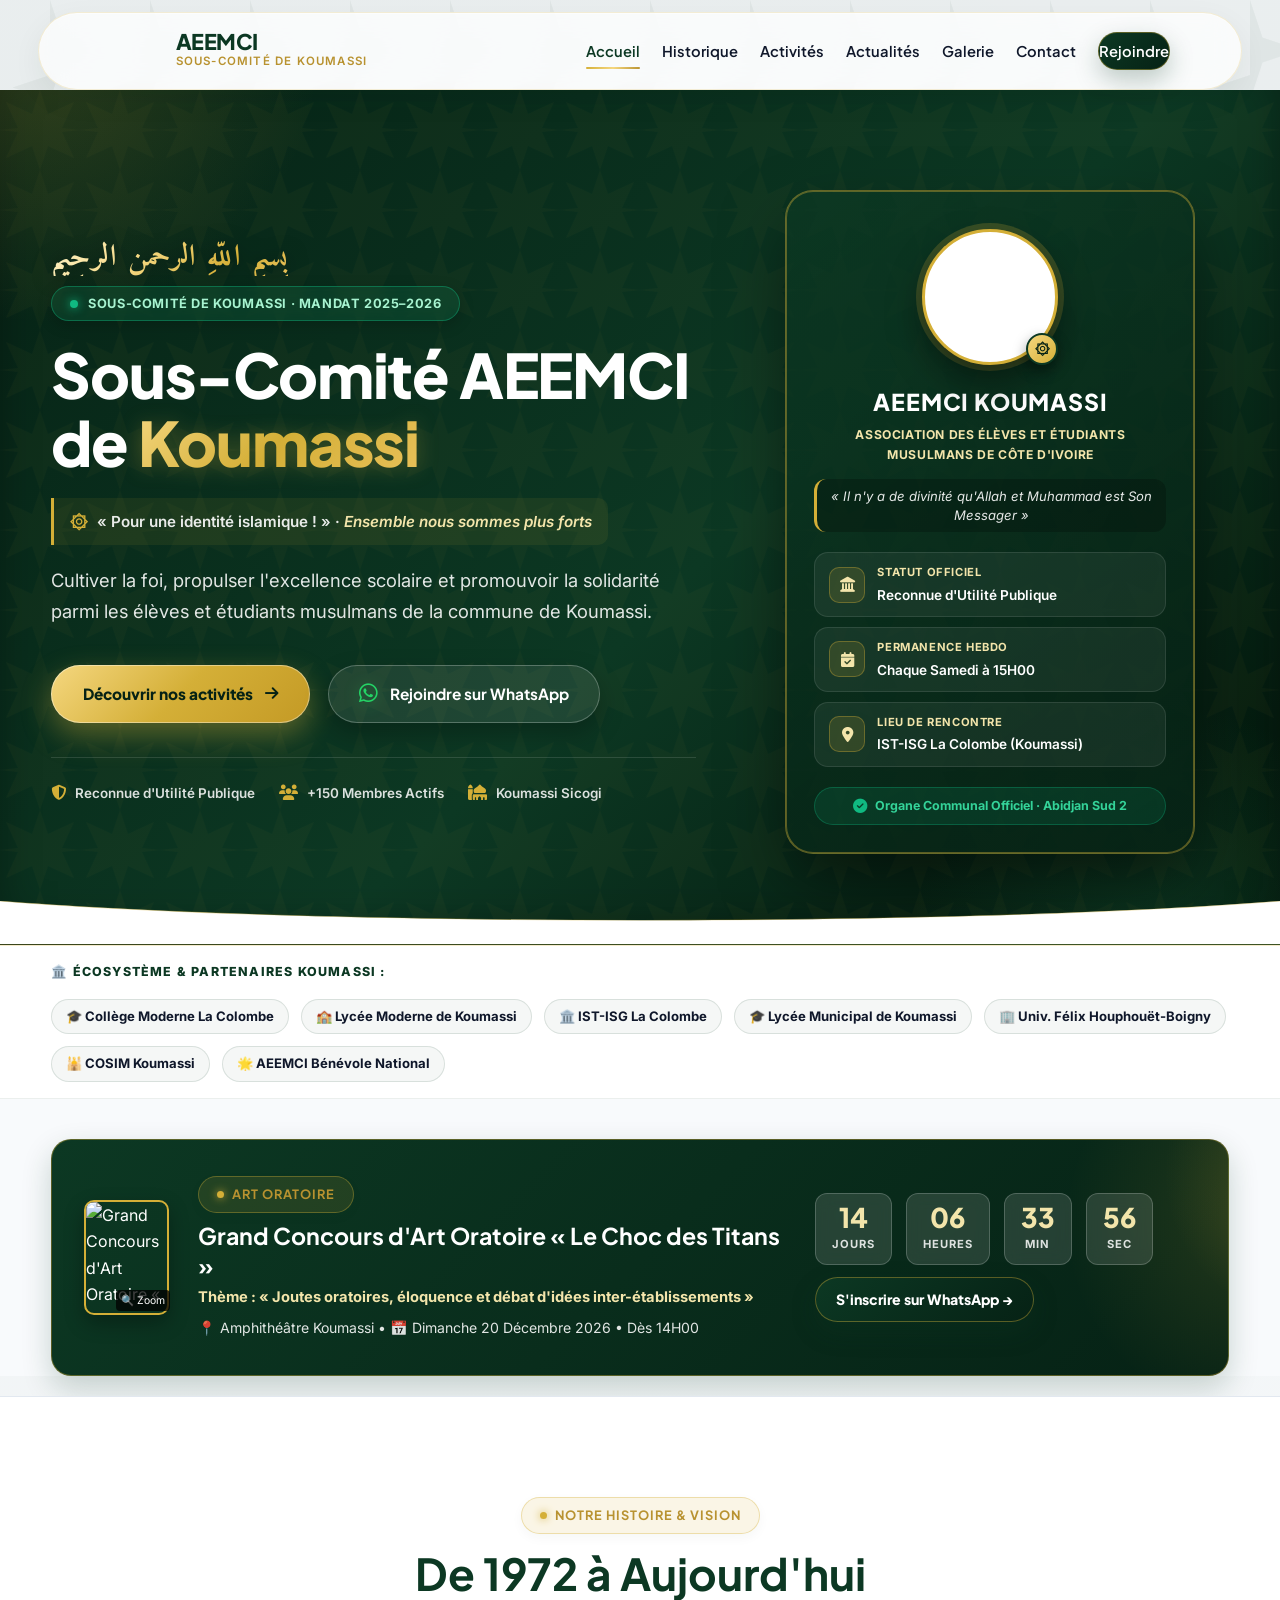
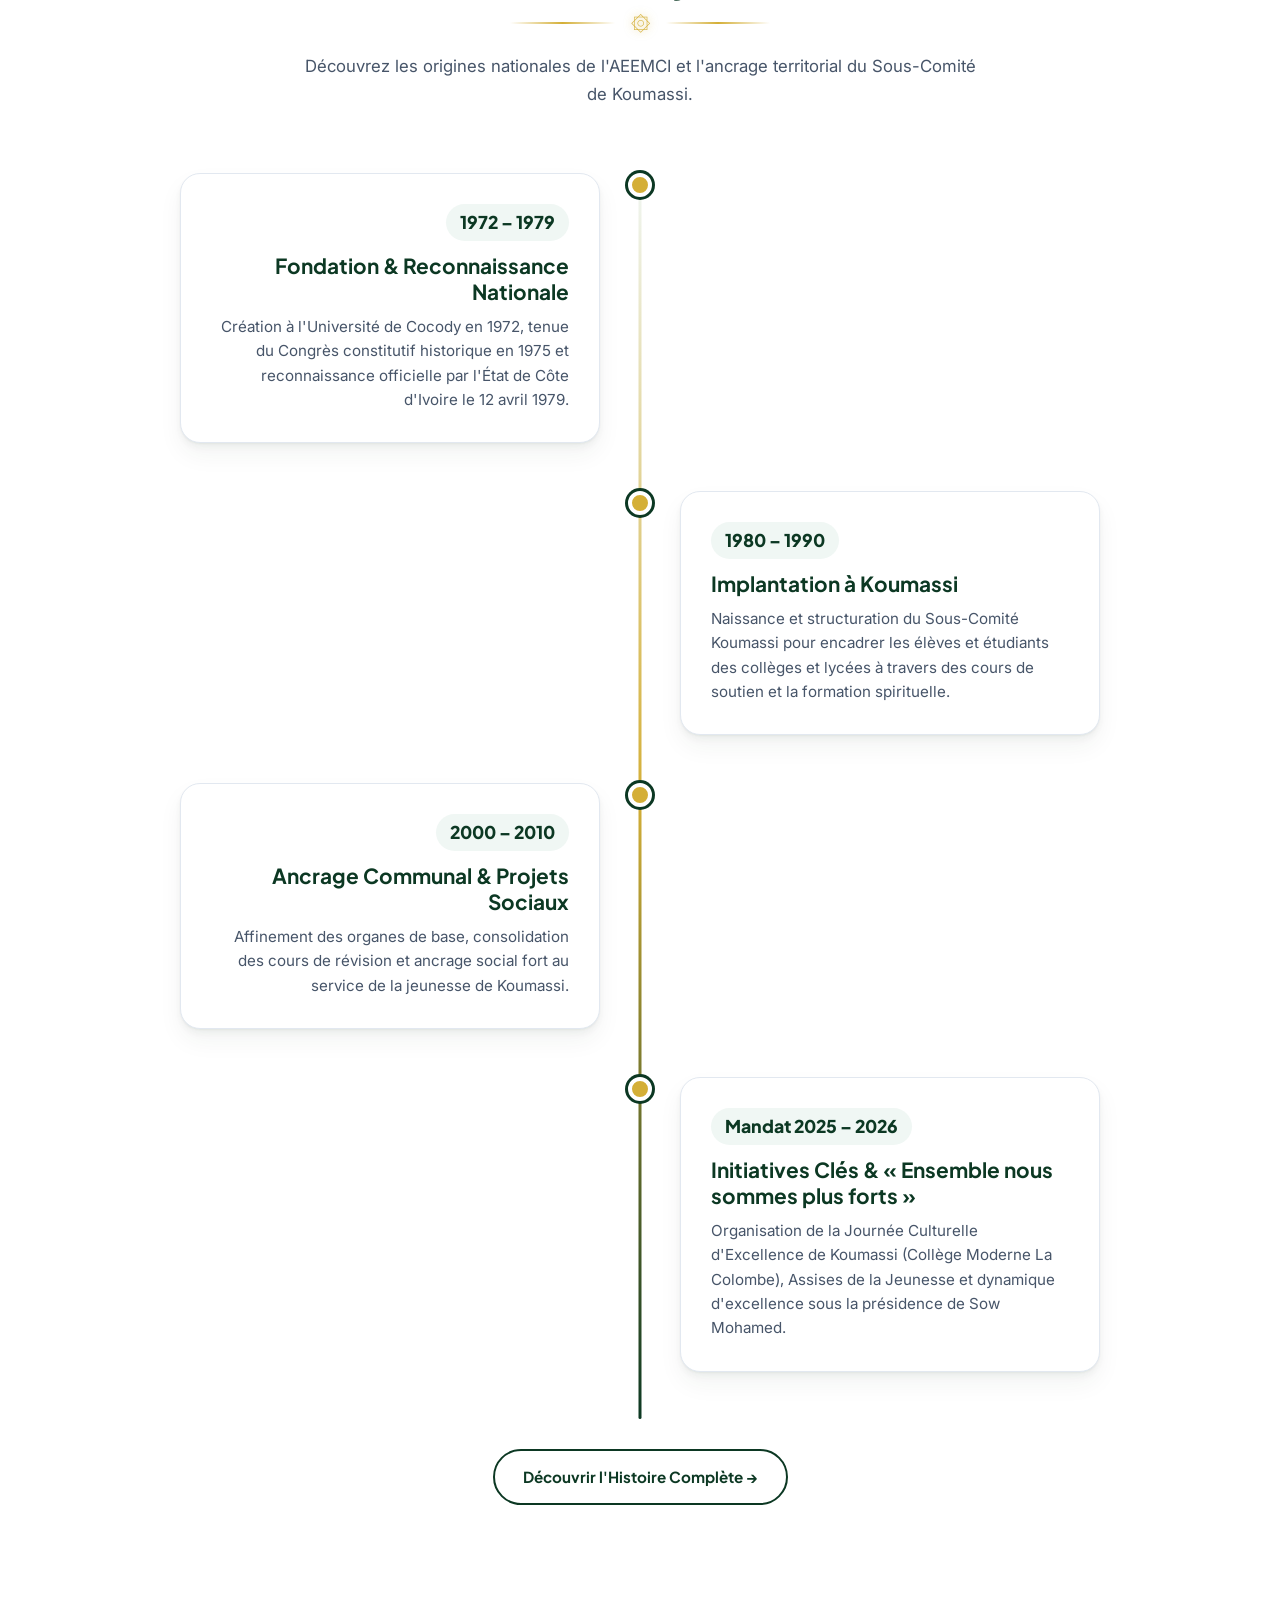
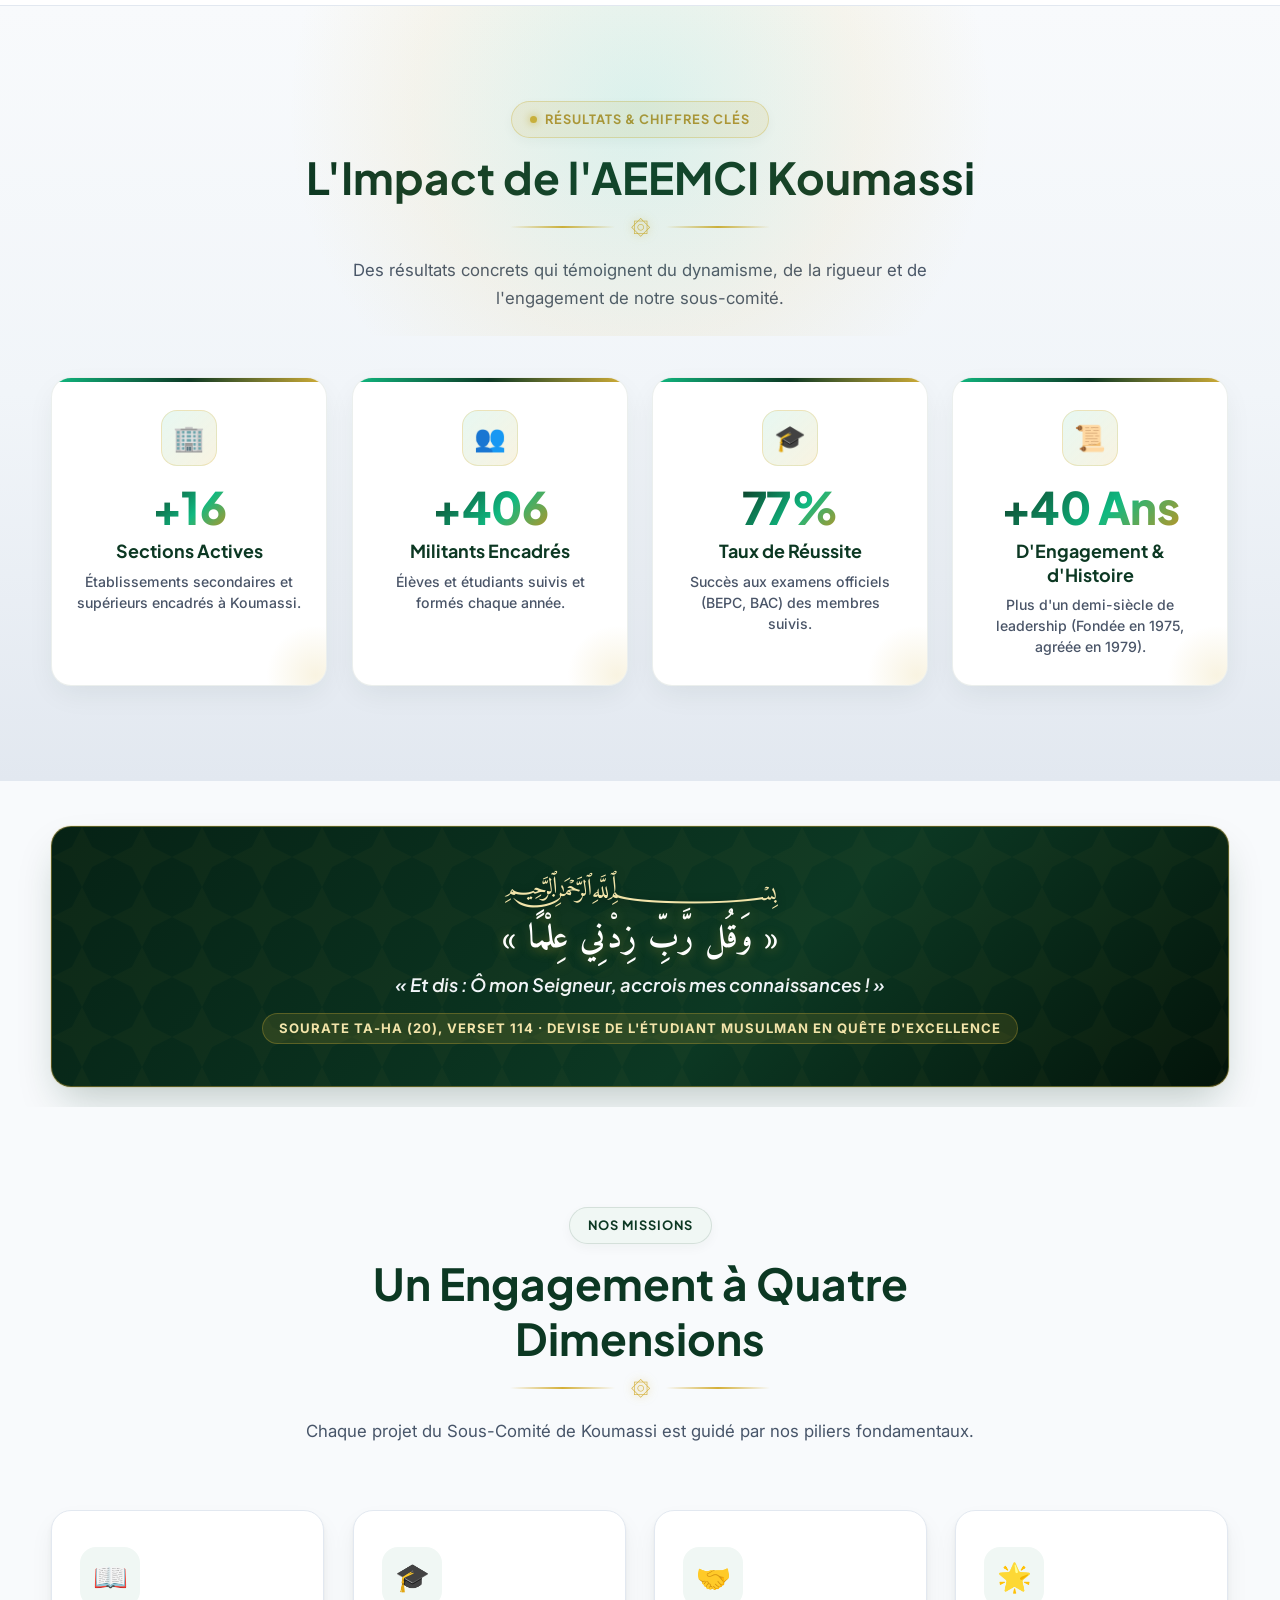
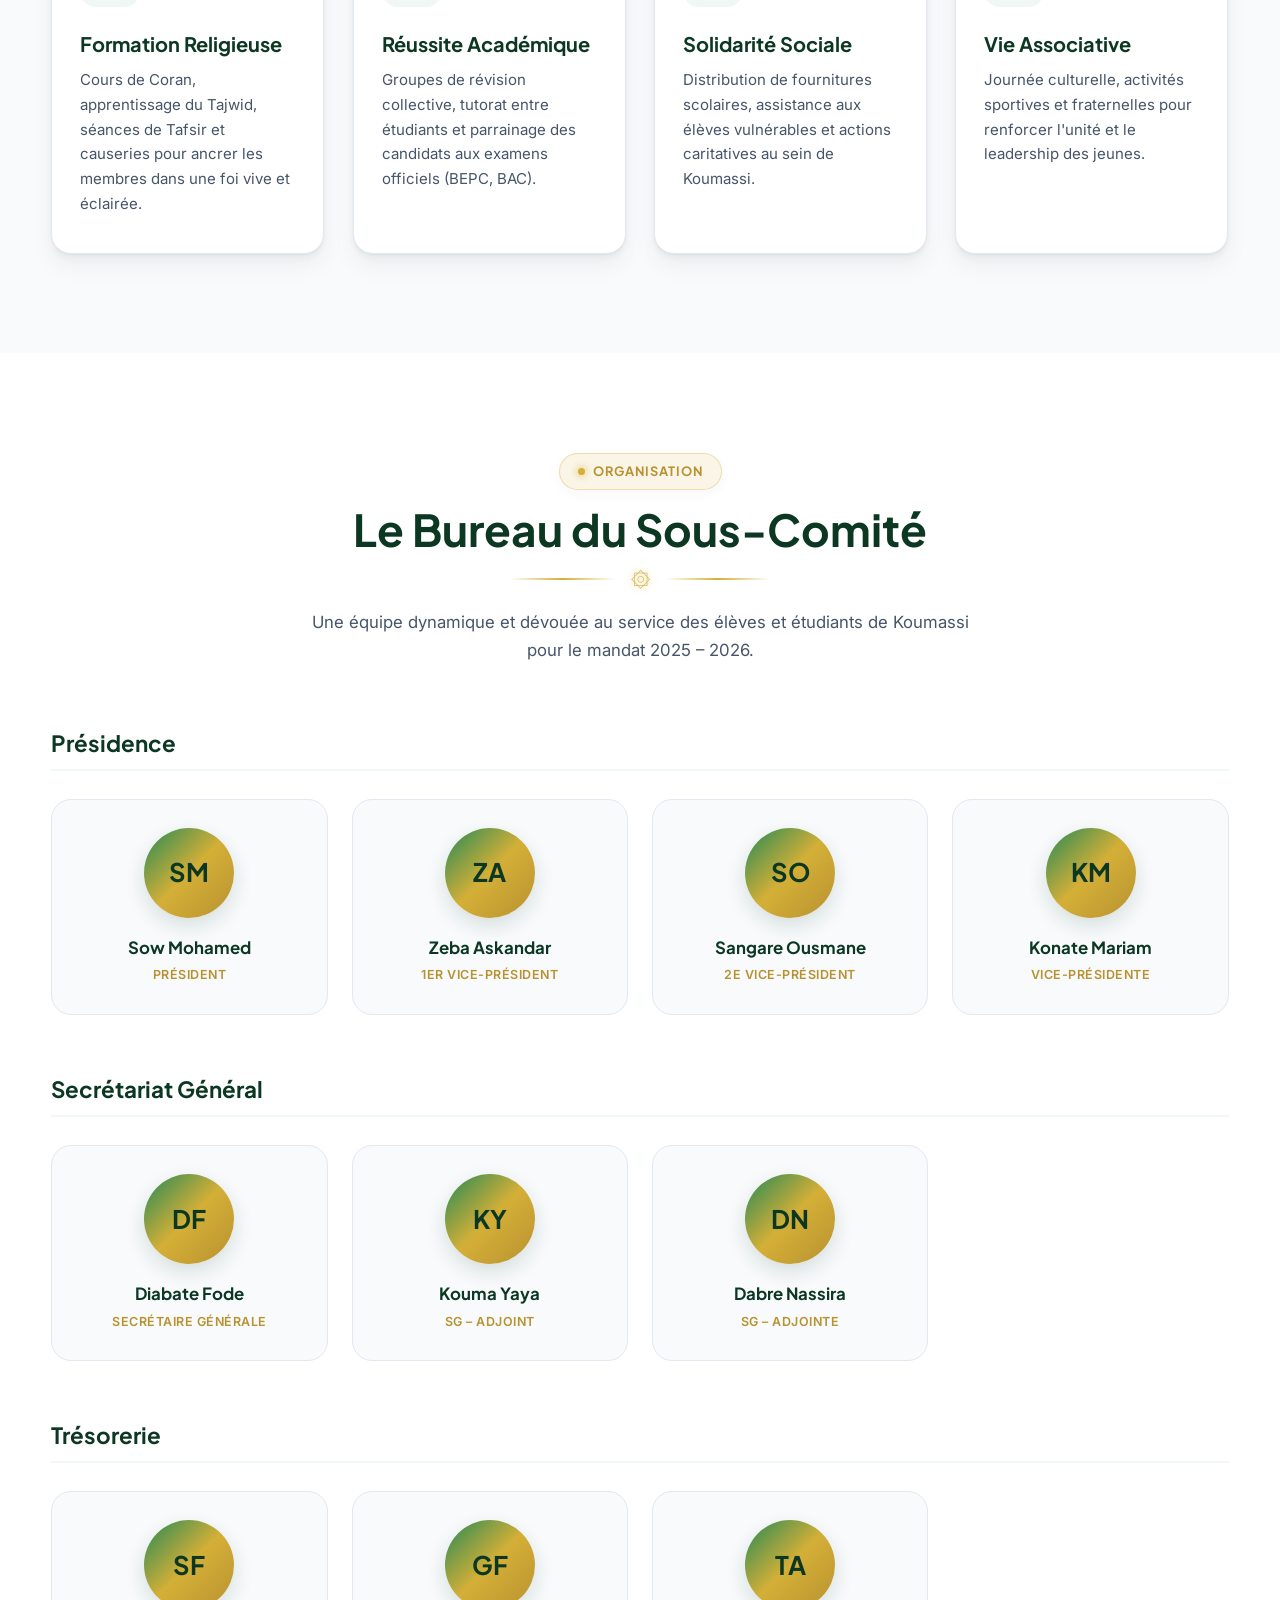
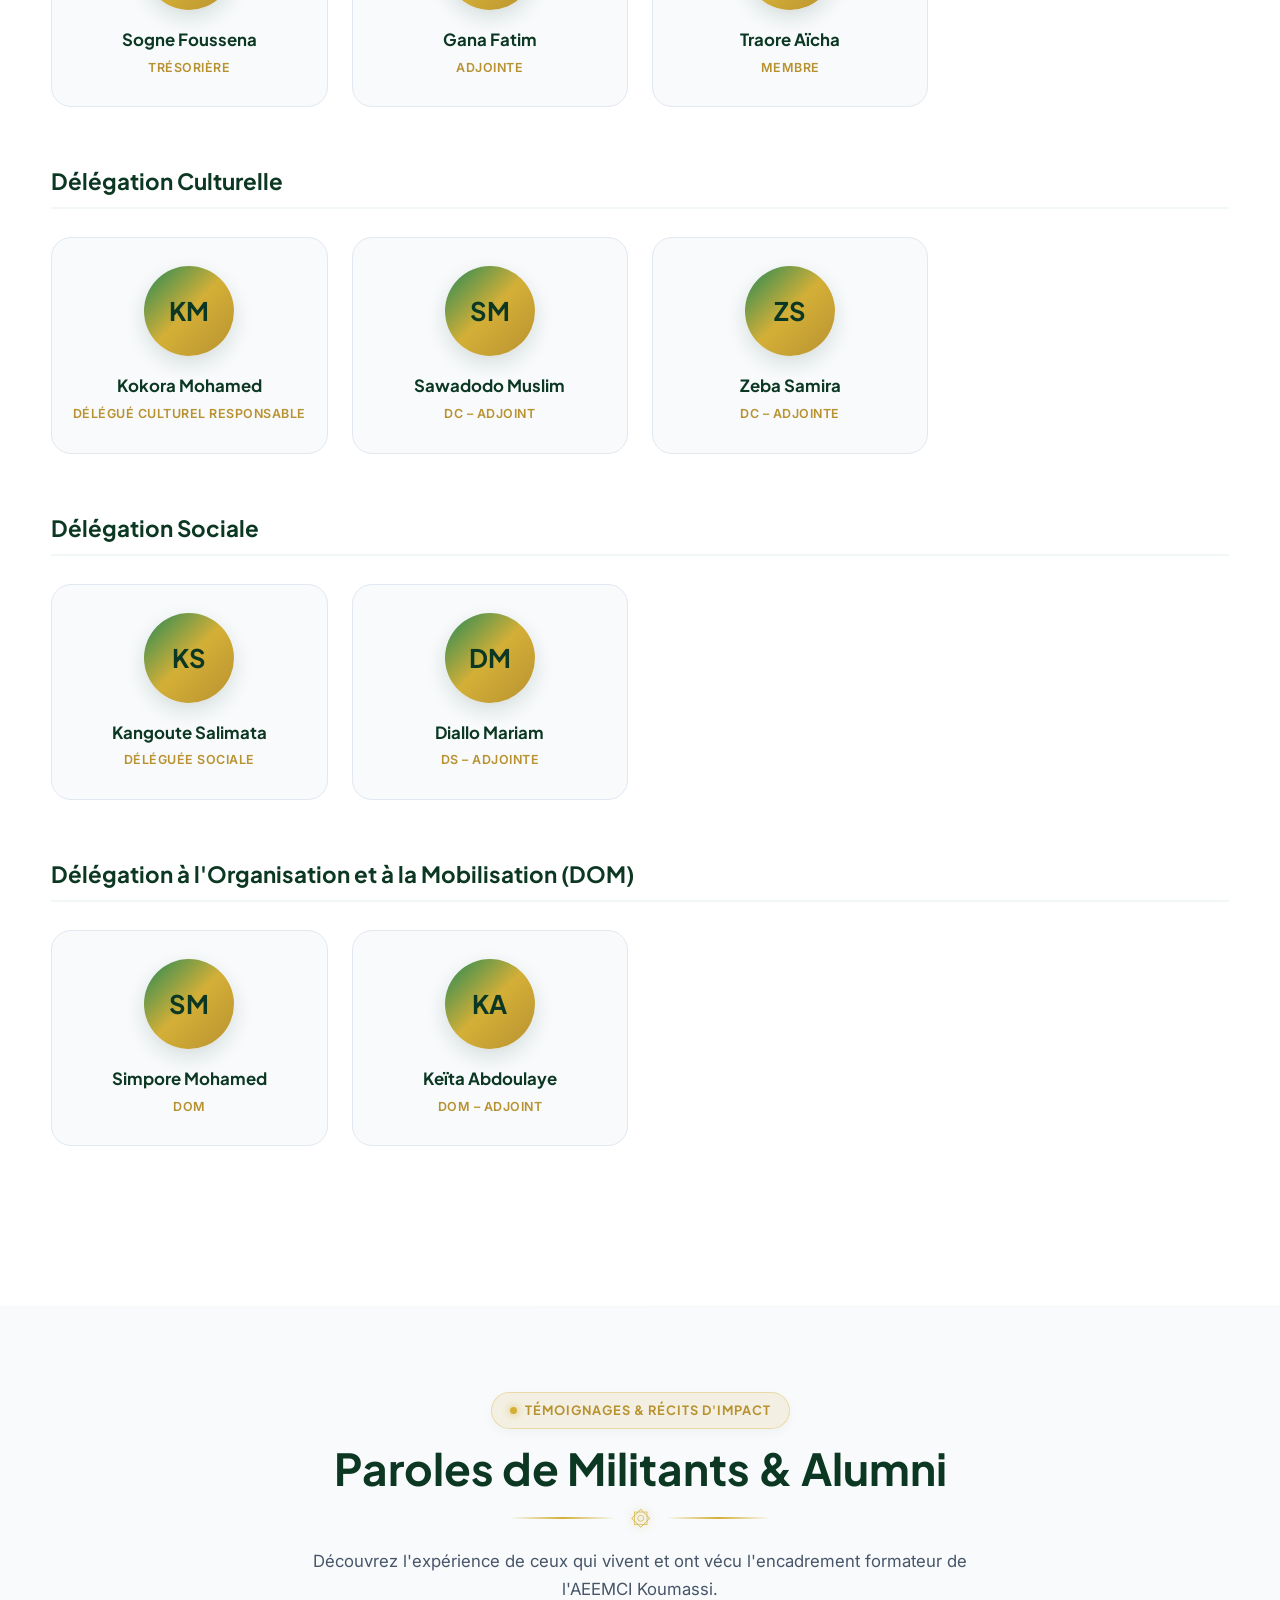
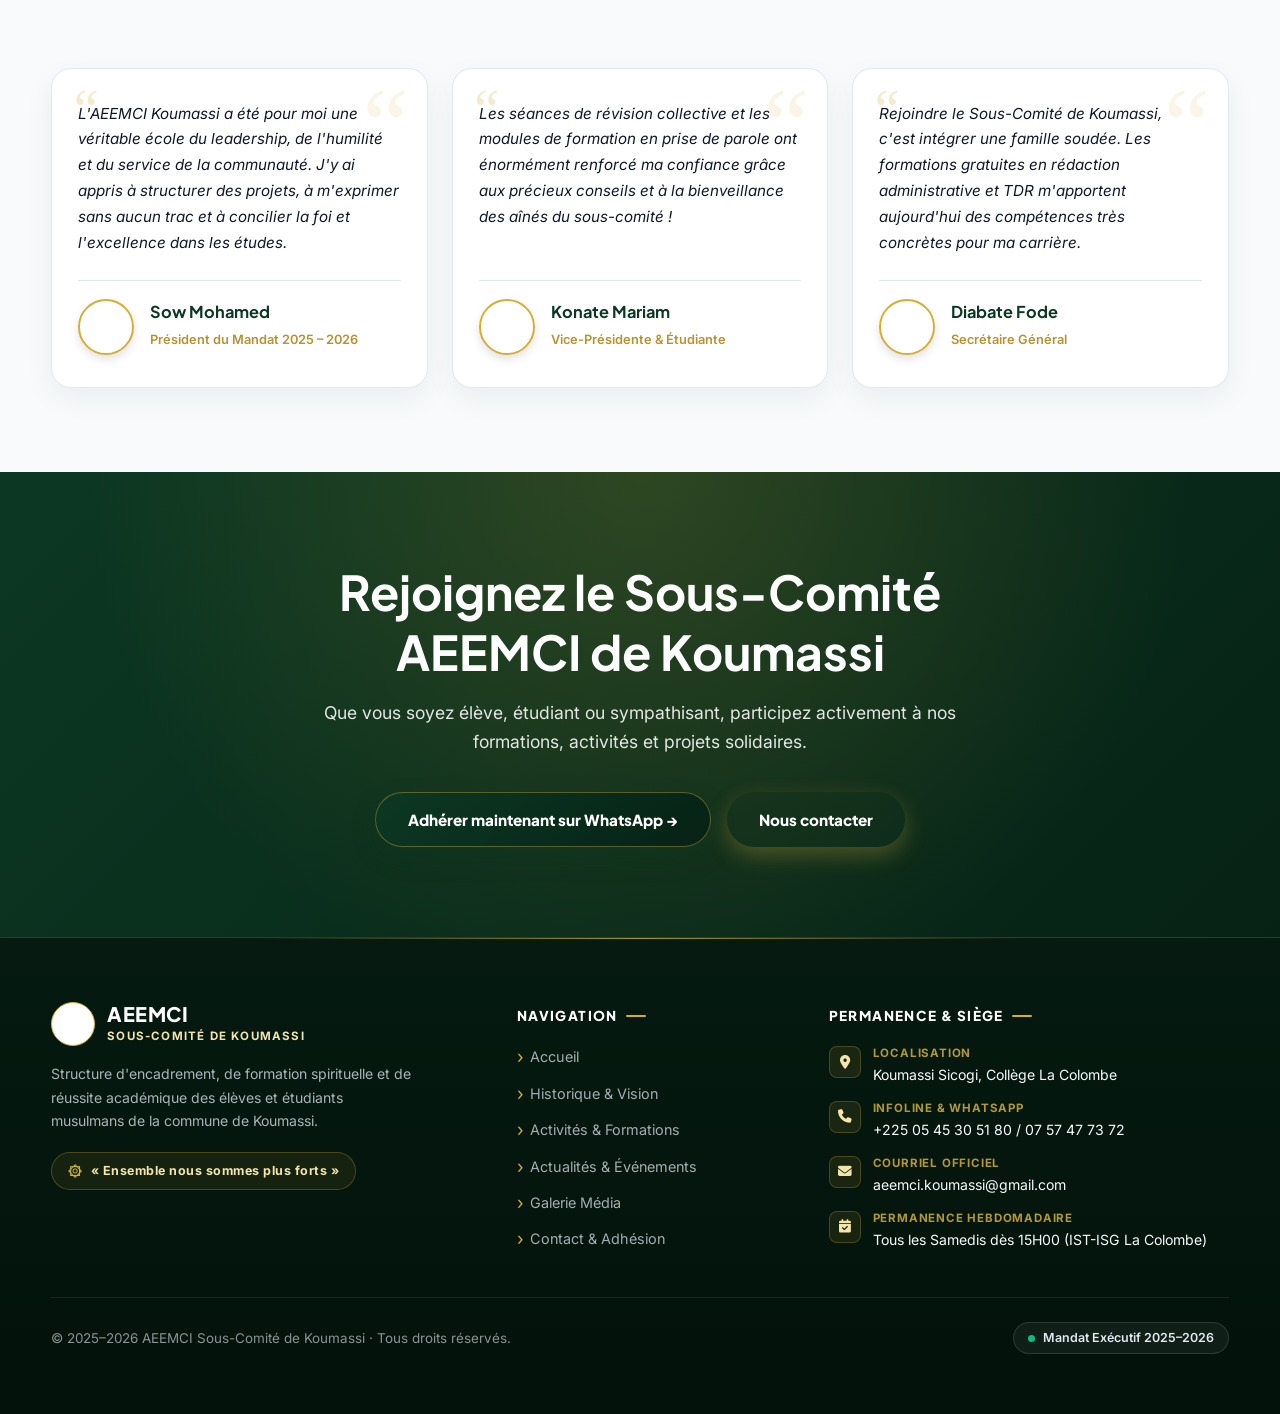
==== commit e7977eec: "fix: retrait total service worker PWA et navigation 100% site web" ====
--- a/index.html
+++ b/index.html
@@ -62,82 +62,11 @@
 <link rel="preconnect" href="https://cdnjs.cloudflare.com" crossorigin>
 <link rel="dns-prefetch" href="https://cdnjs.cloudflare.com">
 <link rel="stylesheet" href="https://cdnjs.cloudflare.com/ajax/libs/font-awesome/6.5.1/css/all.min.css">
-<link rel="stylesheet" href="css/style.css?v=20261021_site">
-<script src="js/base_donnees.js?v=20261021_site" defer></script>
+<link rel="stylesheet" href="css/style.css?v=20261111_site">
+<script src="js/base_donnees.js?v=20261111_site" defer></script>
 </head>
 <body>
 <div id="scrollProgressBar" class="scroll-progress-bar"></div>
-
-<!-- ===== VOILE D'ARRIÈRE-PLAN & SIDEBAR LATÉRALE (DARK MODE STYLE GEMINI) ===== -->
-<div class="sidebar-overlay" id="sidebarOverlay" onclick="fermerSidebar()"></div>
-
-<aside class="sidebar-panneau" id="sidebarPanneau">
-  <div class="sidebar-entete">
-    <div class="sidebar-logo">
-      <img decoding="async" loading="lazy" src="images/logo.png" alt="Logo AEEMCI" onerror="this.src='logo.png'">
-      <div class="sidebar-titre-marque">
-        <span class="sigle">AEEMCI</span>
-        <span class="sous-sigle">Koumassi</span>
-      </div>
-    </div>
-    <button class="sidebar-fermer" aria-label="Fermer le menu" onclick="fermerSidebar()">&times;</button>
-  </div>
-
-  <div class="sidebar-corps">
-    <div class="sidebar-section-titre">Navigation</div>
-    <ul class="sidebar-liens">
-      <li>
-        <a href="index.html" class="sidebar-lien actif">
-          <svg class="sidebar-icone" viewBox="0 0 24 24" fill="none" stroke="currentColor" stroke-width="2"><path d="M3 9l9-7 9 7v11a2 2 0 0 1-2 2H5a2 2 0 0 1-2-2z"></path><polyline points="9 22 9 12 15 12 15 22"></polyline></svg>
-          <span>Accueil</span>
-        </a>
-      </li>
-      <li>
-        <a href="historique.html" class="sidebar-lien">
-          <svg class="sidebar-icone" viewBox="0 0 24 24" fill="none" stroke="currentColor" stroke-width="2"><circle cx="12" cy="12" r="10"></circle><polyline points="12 6 12 12 16 14"></polyline></svg>
-          <span>Historique</span>
-        </a>
-      </li>
-      <li>
-        <a href="activites.html" class="sidebar-lien">
-          <svg class="sidebar-icone" viewBox="0 0 24 24" fill="none" stroke="currentColor" stroke-width="2"><path d="M12 2l3.09 6.26L22 9.27l-5 4.87 1.18 6.88L12 17.77l-6.18 3.25L7 14.14 2 9.27l6.91-1.01L12 2z"></path></svg>
-          <span>Activités</span>
-        </a>
-      </li>
-      <li>
-        <a href="actualites.html" class="sidebar-lien">
-          <svg class="sidebar-icone" viewBox="0 0 24 24" fill="none" stroke="currentColor" stroke-width="2"><path d="M19 20H5a2 2 0 0 1-2-2V6a2 2 0 0 1 2-2h10a2 2 0 0 1 2 2v1m2 13a2 2 0 0 1-2-2V7m2 13a2 2 0 0 0 2-2V9a2 2 0 0 0-2-2h-2m-4-3H9M7 16h6M7 8h6m-6 4h6"></path></svg>
-          <span>Actualités</span>
-        </a>
-      </li>
-      <li>
-        <a href="galerie.html" class="sidebar-lien">
-          <svg class="sidebar-icone" viewBox="0 0 24 24" fill="none" stroke="currentColor" stroke-width="2"><rect x="3" y="3" width="18" height="18" rx="2" ry="2"></rect><circle cx="8.5" cy="8.5" r="1.5"></circle><polyline points="21 15 16 10 5 21"></polyline></svg>
-          <span>Galerie</span>
-        </a>
-      </li>
-      <li>
-        <a href="contact.html" class="sidebar-lien">
-          <svg class="sidebar-icone" viewBox="0 0 24 24" fill="none" stroke="currentColor" stroke-width="2"><path d="M4 4h16c1.1 0 2 .9 2 2v12c0 1.1-.9 2-2 2H4c-1.1 0-2-.9-2-2V6c0-1.1.9-2 2-2z"></path><polyline points="22,6 12,13 2,6"></polyline></svg>
-          <span>Contact</span>
-        </a>
-      </li>
-    </ul>
-
-    <div class="sidebar-section-titre" style="margin-top: 24px;">Engagement</div>
-     <div class="sidebar-engagement-box">
-      <a href="contact.html#adhesion" class="sidebar-bouton-rejoindre">
-        <svg viewBox="0 0 24 24" width="18" height="18" fill="none" stroke="currentColor" stroke-width="2.5"><path d="M16 21v-2a4 4 0 0 0-4-4H5a4 4 0 0 0-4 4v2"></path><circle cx="8.5" cy="7" r="4"></circle><line x1="20" y1="8" x2="20" y2="14"></line><line x1="23" y1="11" x2="17" y2="11"></line></svg>
-        <span>Rejoindre l'AEEMCI</span>
-      </a>
-    </div>
-  </div>
-
-  <div class="sidebar-footer">
-    <img decoding="async" loading="lazy" src="images/logo.png" alt="Logo AEEMCI" onerror="this.src='logo.png'">
-    <span>AEEMCI - Sous-Comité Koumassi</span>
-  </div>
-</aside>
 
 <!-- ===== EN-TÊTE / NAVIGATION ===== -->
 <header class="entete-site">
@@ -150,7 +79,7 @@
       </div>
     </a>
 
-    <button class="menu-burger" aria-label="Ouvrir le menu latéral" onclick="ouvrirSidebar()">
+    <button class="menu-burger" aria-label="Menu de navigation" aria-expanded="false" onclick="toggleMenuWeb(event)">
       <span></span>
       <span></span>
       <span></span>
@@ -874,37 +803,9 @@
 </footer>
 
 <script>
-function ouvrirSidebar() {
-  var p = document.getElementById('sidebarPanneau');
-  var o = document.getElementById('sidebarOverlay');
-  if (p) p.classList.add('ouvert');
-  if (o) o.classList.add('ouvert');
-  document.body.style.overflow = 'hidden';
-}
-function fermerSidebar() {
-  var p = document.getElementById('sidebarPanneau');
-  var o = document.getElementById('sidebarOverlay');
-  if (p) p.classList.remove('ouvert');
-  if (o) o.classList.remove('ouvert');
-  document.body.style.overflow = '';
-}
-window.ouvrirSidebar = ouvrirSidebar;
-window.fermerSidebar = fermerSidebar;
-
-document.addEventListener('DOMContentLoaded', function() {
-  var burgerBtns = document.querySelectorAll('.menu-burger');
-  burgerBtns.forEach(function(btn) {
-    var declencherSidebar = function(e) {
-      if (e) {
-        e.preventDefault();
-        e.stopPropagation();
-      }
-      ouvrirSidebar();
-    };
-    btn.addEventListener('click', declencherSidebar);
-    btn.addEventListener('touchstart', declencherSidebar, { passive: false });
-  });
-});
+
+
+
 
 // Lightbox Affiche Officielle
 function ouvrirAfficheModal(src) {
@@ -942,6 +843,6 @@
   <span class="fleche-haut">↑</span>
 </button>
 
-<script src="js/main.js?v=20261021_site"></script>
+<script src="js/main.js?v=20261111_site"></script>
 </body>
 </html>
--- a/css/style.css
+++ b/css/style.css
@@ -1497,211 +1497,6 @@
 }
 
 /* =========================================================
-   MENU LATÉRAL COULISSANT (SIDEBAR DARK MODE STYLE GEMINI)
-   ========================================================= */
-.sidebar-overlay {
-  position: fixed;
-  inset: 0;
-  background: rgba(0, 0, 0, 0.7);
-  backdrop-filter: blur(4px);
-  z-index: 100001 !important;
-  opacity: 0;
-  visibility: hidden;
-  transition: all 0.35s cubic-bezier(0.4, 0, 0.2, 1);
-}
-
-.sidebar-overlay.ouvert {
-  opacity: 1;
-  visibility: visible;
-}
-
-.sidebar-panneau {
-  position: fixed;
-  top: 0;
-  left: 0;
-  bottom: 0;
-  width: min(320px, 85vw);
-  background: #0F0F0F;
-  color: #F1F5F9;
-  z-index: 100002 !important;
-  transform: translateX(-100%);
-  transition: transform 0.35s cubic-bezier(0.4, 0, 0.2, 1);
-  display: flex;
-  flex-direction: column;
-  box-shadow: 10px 0 30px rgba(0, 0, 0, 0.5);
-  border-right: 1px solid rgba(255, 255, 255, 0.08);
-}
-
-.sidebar-panneau.ouvert {
-  transform: translateX(0);
-}
-
-.sidebar-entete {
-  display: flex;
-  align-items: center;
-  justify-content: space-between;
-  padding: 20px 24px;
-  border-bottom: 1px solid rgba(255, 255, 255, 0.08);
-}
-
-.sidebar-logo {
-  display: flex;
-  align-items: center;
-  gap: 12px;
-}
-
-.sidebar-logo img {
-  width: 42px;
-  height: 42px;
-  object-fit: contain;
-}
-
-.sidebar-titre-marque {
-  display: flex;
-  flex-direction: column;
-}
-
-.sidebar-titre-marque .sigle {
-  font-family: var(--font-titre);
-  font-size: 1.15rem;
-  font-weight: 800;
-  color: #FFFFFF;
-  line-height: 1;
-}
-
-.sidebar-titre-marque .sous-sigle {
-  font-size: 0.7rem;
-  color: var(--or);
-  font-weight: 600;
-  letter-spacing: 1px;
-  text-transform: uppercase;
-}
-
-.sidebar-fermer {
-  background: rgba(255, 255, 255, 0.06);
-  border: 1px solid rgba(255, 255, 255, 0.1);
-  color: #94A3B8;
-  font-size: 1.5rem;
-  width: 36px;
-  height: 36px;
-  border-radius: 50%;
-  cursor: pointer;
-  display: flex;
-  align-items: center;
-  justify-content: center;
-  transition: var(--transition);
-}
-
-.sidebar-fermer:hover {
-  background: rgba(255, 255, 255, 0.15);
-  color: #FFFFFF;
-}
-
-.sidebar-corps {
-  flex: 1;
-  padding: 24px 16px;
-  overflow-y: auto;
-}
-
-.sidebar-section-titre {
-  font-size: 0.72rem;
-  font-weight: 700;
-  text-transform: uppercase;
-  letter-spacing: 1.5px;
-  color: #64748B;
-  margin-bottom: 12px;
-  padding-left: 12px;
-}
-
-.sidebar-liens {
-  display: flex;
-  flex-direction: column;
-  gap: 6px;
-}
-
-.sidebar-lien {
-  display: flex;
-  align-items: center;
-  gap: 14px;
-  padding: 12px 16px;
-  border-radius: 12px;
-  color: #CBD5E1;
-  font-family: var(--font-titre);
-  font-weight: 600;
-  font-size: 0.95rem;
-  transition: var(--transition);
-}
-
-.sidebar-lien:hover {
-  background: rgba(255, 255, 255, 0.06);
-  color: #FFFFFF;
-}
-
-.sidebar-lien.actif {
-  background: #282828;
-  color: var(--or-clair);
-  box-shadow: inset 3px 0 0 var(--or);
-}
-
-.sidebar-icone {
-  width: 20px;
-  height: 20px;
-  stroke-width: 2;
-  flex-shrink: 0;
-}
-
-.sidebar-lien.actif .sidebar-icone {
-  color: var(--or);
-}
-
-.sidebar-engagement-box {
-  margin-top: 8px;
-}
-
-.sidebar-bouton-rejoindre {
-  display: flex;
-  align-items: center;
-  justify-content: center;
-  gap: 10px;
-  background: var(--or-gradient);
-  color: var(--vert-emeraude);
-  font-family: var(--font-titre);
-  font-weight: 800;
-  font-size: 0.92rem;
-  padding: 14px 20px;
-  border-radius: 50px;
-  box-shadow: 0 4px 16px rgba(212, 175, 55, 0.25);
-  transition: var(--transition);
-  text-align: center;
-}
-
-.sidebar-bouton-rejoindre:hover {
-  transform: translateY(-2px);
-  box-shadow: 0 8px 24px rgba(212, 175, 55, 0.4);
-}
-
-.sidebar-footer {
-  padding: 20px 24px;
-  border-top: 1px solid rgba(255, 255, 255, 0.08);
-  display: flex;
-  align-items: center;
-  gap: 12px;
-  background: #090909;
-}
-
-.sidebar-footer img {
-  width: 32px;
-  height: 32px;
-  object-fit: contain;
-}
-
-.sidebar-footer span {
-  font-size: 0.8rem;
-  color: #94A3B8;
-  font-weight: 500;
-}
-
-/* =========================================================
    CARTE ACTUALITÉS / ACTIVITÉS COMPLÈTES (5 ÉVÉNEMENTS)
    ========================================================= */
 .grille-actualites-cartes {
@@ -2368,10 +2163,6 @@
   cursor: pointer;
 }
 
-.sidebar-overlay:not(.active) {
-  display: none !important;
-  pointer-events: none !important;
-}
 .menu-burger {
   position: relative !important;
   z-index: 99999 !important;
@@ -2708,7 +2499,7 @@
     background: #FFFFFF !important;
     color: #0F172A !important;
   }
-  .entete-site, .menu-burger, .sidebar-panneau, .sidebar-overlay, .widget-whatsapp-flottant {
+  .entete-site, .menu-burger, .widget-whatsapp-flottant {
     display: none !important;
   }
   .conteneur {
@@ -3956,7 +3747,177 @@
   color: #10B981 !important;
 }
 
-/* Adaptations smartphone */
+/* ==========================================================================
+   NAVIGATION MOBILE CLASSIQUE 100% SITE WEB (DROPDOWN ACCORDEON)
+   ========================================================================== */
+@media (max-width: 992px) {
+  html, body {
+    overflow-x: hidden !important;
+    max-width: 100vw !important;
+  }
+
+  .entete-site {
+    position: sticky !important;
+    top: 0 !important;
+    left: 0 !important;
+    right: 0 !important;
+    width: 100% !important;
+    max-width: 100% !important;
+    margin: 0 !important;
+    border-radius: 0 !important;
+    background: #FFFFFF !important;
+    border-bottom: 2px solid var(--vert-emeraude, #0C3823) !important;
+    box-shadow: 0 4px 15px rgba(0, 0, 0, 0.08) !important;
+    padding: 0 !important;
+    z-index: 9999 !important;
+  }
+
+  .barre-navigation {
+    display: flex !important;
+    flex-wrap: wrap !important;
+    align-items: center !important;
+    justify-content: space-between !important;
+    padding: 10px 16px !important;
+    width: 100% !important;
+    max-width: 100% !important;
+    margin: 0 auto !important;
+    border-radius: 0 !important;
+    box-shadow: none !important;
+    background: transparent !important;
+  }
+
+  .logo-marque {
+    display: flex !important;
+    align-items: center !important;
+    gap: 10px !important;
+  }
+
+  .logo-marque img {
+    width: 40px !important;
+    height: 40px !important;
+  }
+
+  .sigle-aeemci {
+    font-size: 1.2rem !important;
+  }
+
+  .sous-sigle-koumassi {
+    font-size: 0.70rem !important;
+  }
+
+  .menu-burger {
+    display: flex !important;
+    flex-direction: column !important;
+    justify-content: space-between !important;
+    align-items: center !important;
+    width: 44px !important;
+    height: 40px !important;
+    padding: 9px 8px !important;
+    background: var(--vert-tendre, #F0F7F4) !important;
+    border: 1.5px solid var(--vert-emeraude, #0C3823) !important;
+    border-radius: 8px !important;
+    cursor: pointer !important;
+    box-sizing: border-box !important;
+    transition: all 0.25s ease !important;
+  }
+
+  .menu-burger:hover {
+    background: #E2EFE9 !important;
+  }
+
+  .menu-burger span {
+    display: block !important;
+    width: 24px !important;
+    height: 3px !important;
+    background: var(--vert-emeraude, #0C3823) !important;
+    border-radius: 2px !important;
+    transition: transform 0.25s ease, opacity 0.25s ease !important;
+    transform-origin: center !important;
+  }
+
+  /* Transformation en croix (X) quand le menu est ouvert */
+  .menu-burger.actif span:nth-child(1) {
+    transform: translateY(7px) rotate(45deg) !important;
+  }
+  .menu-burger.actif span:nth-child(2) {
+    opacity: 0 !important;
+  }
+  .menu-burger.actif span:nth-child(3) {
+    transform: translateY(-7px) rotate(-45deg) !important;
+  }
+
+  .menu-navigation {
+    display: none !important;
+    flex-direction: column !important;
+    width: 100% !important;
+    background: #FFFFFF !important;
+    border-top: 1px solid var(--bordure-douce, #E2E8F0) !important;
+    padding: 8px 0 16px 0 !important;
+    gap: 0 !important;
+    box-shadow: 0 12px 24px rgba(0, 0, 0, 0.08) !important;
+    animation: dropdownGlisse 0.25s ease-out !important;
+  }
+
+  @keyframes dropdownGlisse {
+    from {
+      opacity: 0;
+      transform: translateY(-10px);
+    }
+    to {
+      opacity: 1;
+      transform: translateY(0);
+    }
+  }
+
+  .menu-navigation.ouvert {
+    display: flex !important;
+  }
+
+  .menu-navigation a {
+    padding: 13px 20px !important;
+    font-size: 0.98rem !important;
+    font-weight: 600 !important;
+    color: var(--texte-sombre, #0F172A) !important;
+    border-bottom: 1px solid rgba(0, 0, 0, 0.05) !important;
+    display: flex !important;
+    align-items: center !important;
+    justify-content: space-between !important;
+    text-decoration: none !important;
+    transition: background 0.2s ease, color 0.2s ease !important;
+  }
+
+  .menu-navigation a:hover,
+  .menu-navigation a.actif {
+    background: var(--vert-tendre, #F0F7F4) !important;
+    color: var(--vert-emeraude, #0C3823) !important;
+    font-weight: 700 !important;
+  }
+
+  .menu-navigation a.bouton-cta-primaire {
+    margin: 12px 20px 4px 20px !important;
+    background: var(--or-gradient, linear-gradient(135deg, #D4AF37 0%, #B89230 100%)) !important;
+    color: #062215 !important;
+    font-weight: 800 !important;
+    text-align: center !important;
+    justify-content: center !important;
+    border-radius: 8px !important;
+    padding: 12px !important;
+    border: none !important;
+    box-shadow: 0 4px 12px rgba(212, 175, 55, 0.25) !important;
+  }
+}
+
+@media (min-width: 993px) {
+  .menu-burger {
+    display: none !important;
+  }
+  .menu-navigation {
+    display: flex !important;
+    flex-direction: row !important;
+  }
+}
+
+/* Adaptations smartphone & Ecrans Etroits */
 @media (max-width: 768px) {
   .hero-en-tete-spirituel {
     align-items: center !important;
@@ -3964,6 +3925,21 @@
   }
   .hero-basmala-calligraphie {
     font-size: 1.45rem !important;
+  }
+  .hero-mandat-badge-pro {
+    max-width: 100% !important;
+    flex-wrap: wrap !important;
+    justify-content: center !important;
+  }
+  .mandat-texte-officiel {
+    white-space: normal !important;
+    font-size: 0.72rem !important;
+  }
+  .hero-titre {
+    font-size: clamp(1.6rem, 6.5vw, 2.1rem) !important;
+    line-height: 1.25 !important;
+    word-break: break-word !important;
+    text-align: center !important;
   }
   .hero-devise-citation {
     margin: 0 auto 20px auto !important;
@@ -3972,6 +3948,30 @@
     border-left: none !important;
     border-radius: 10px !important;
     justify-content: center !important;
+    max-width: 100% !important;
+    flex-wrap: wrap !important;
+  }
+  .hero-description {
+    color: rgba(255, 255, 255, 0.9) !important;
+    text-align: center !important;
+    font-size: 0.95rem !important;
+    margin: 0 auto 24px auto !important;
+  }
+  .hero-actions {
+    display: flex !important;
+    flex-direction: column !important;
+    width: 100% !important;
+    max-width: 100% !important;
+    gap: 12px !important;
+    align-items: stretch !important;
+  }
+  .bouton-cta-or-prestige,
+  .bouton-cta-whatsapp-glass {
+    width: 100% !important;
+    box-sizing: border-box !important;
+    text-align: center !important;
+    justify-content: center !important;
+    padding: 14px 20px !important;
   }
   .hero-reassurance-row {
     justify-content: center !important;
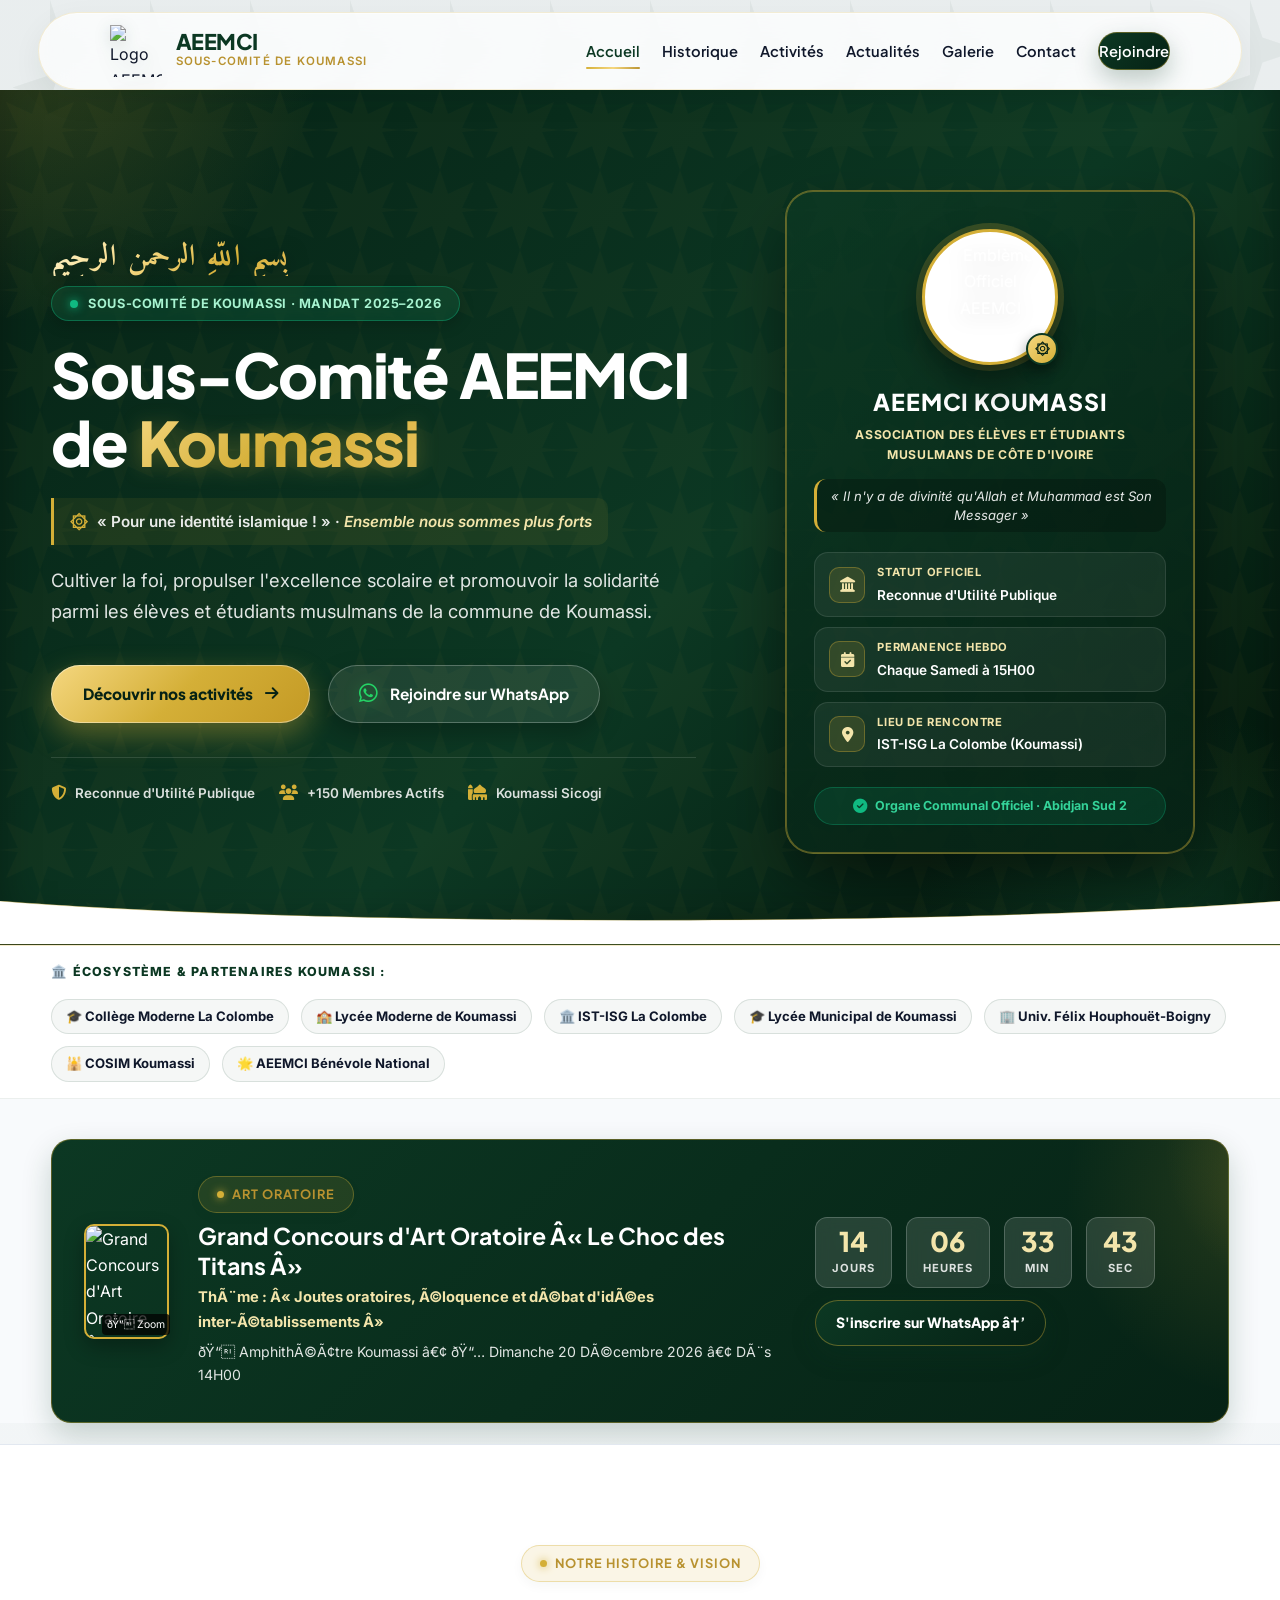
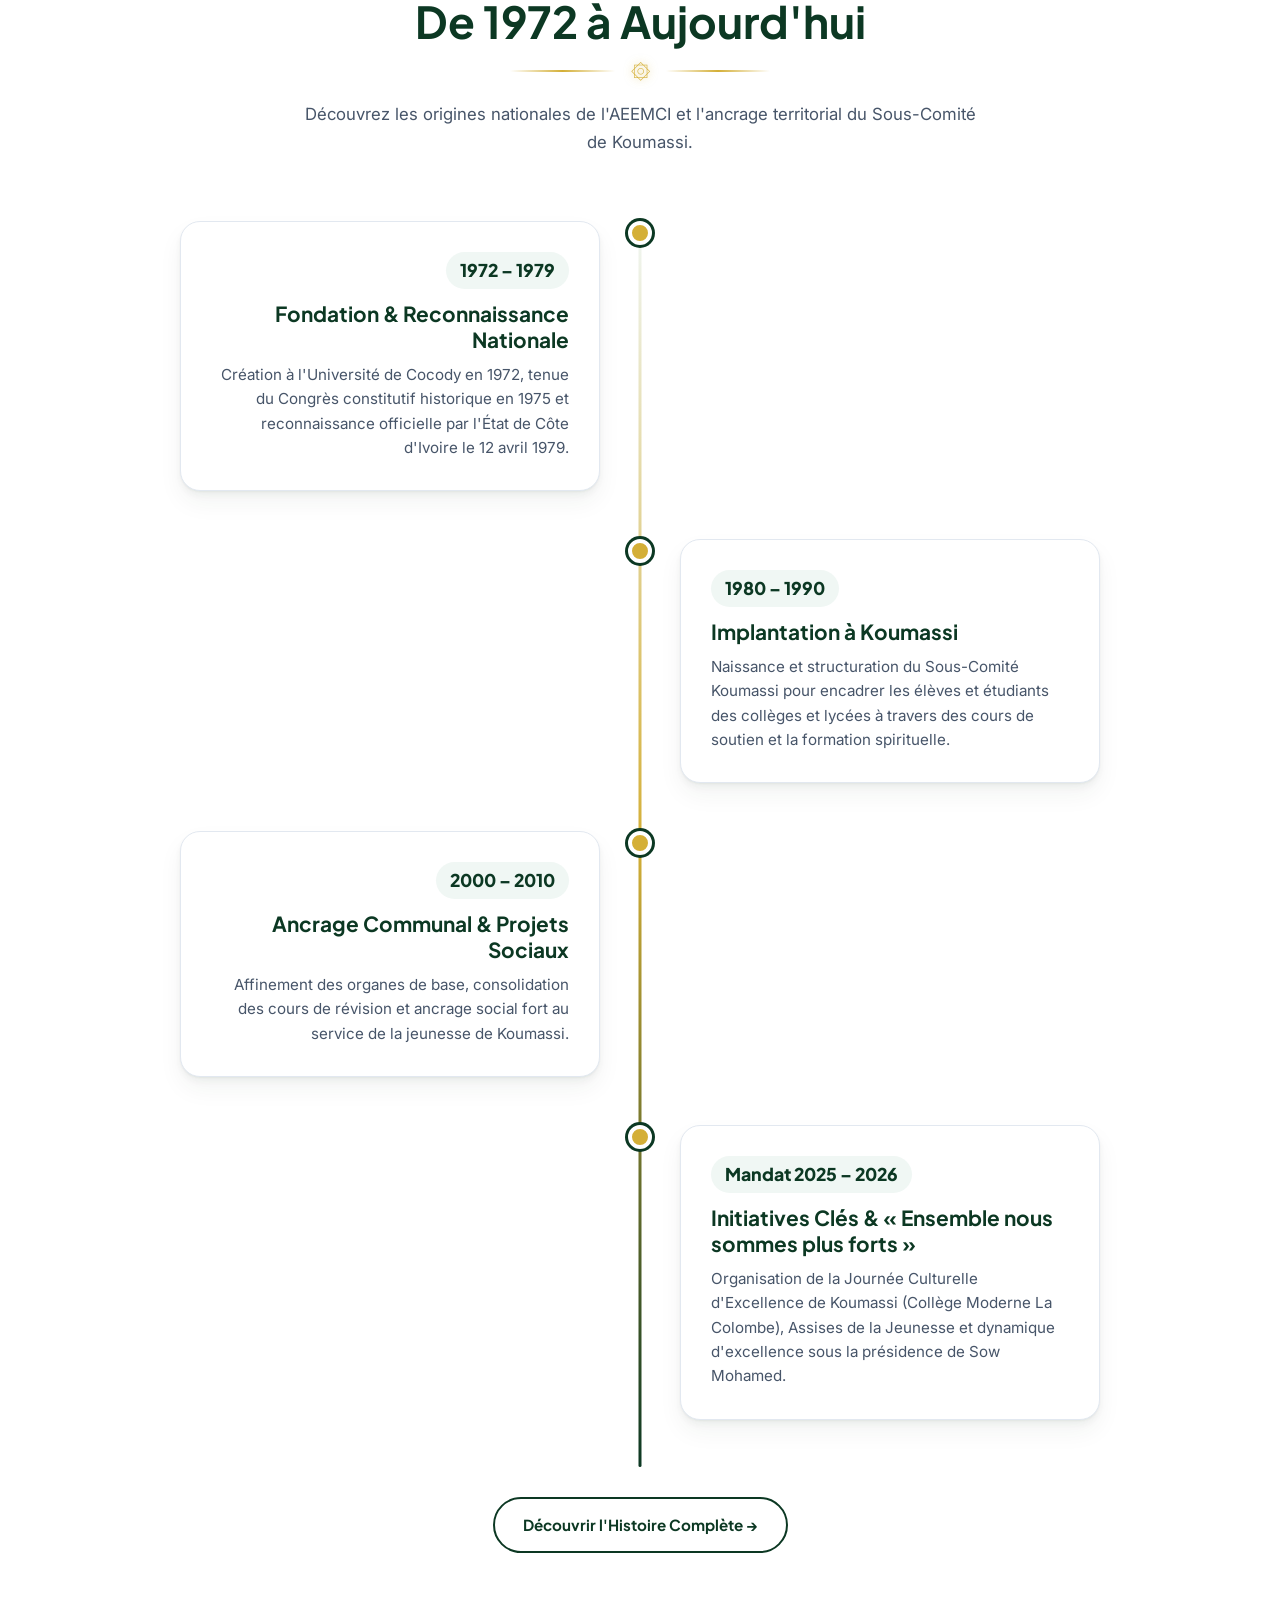
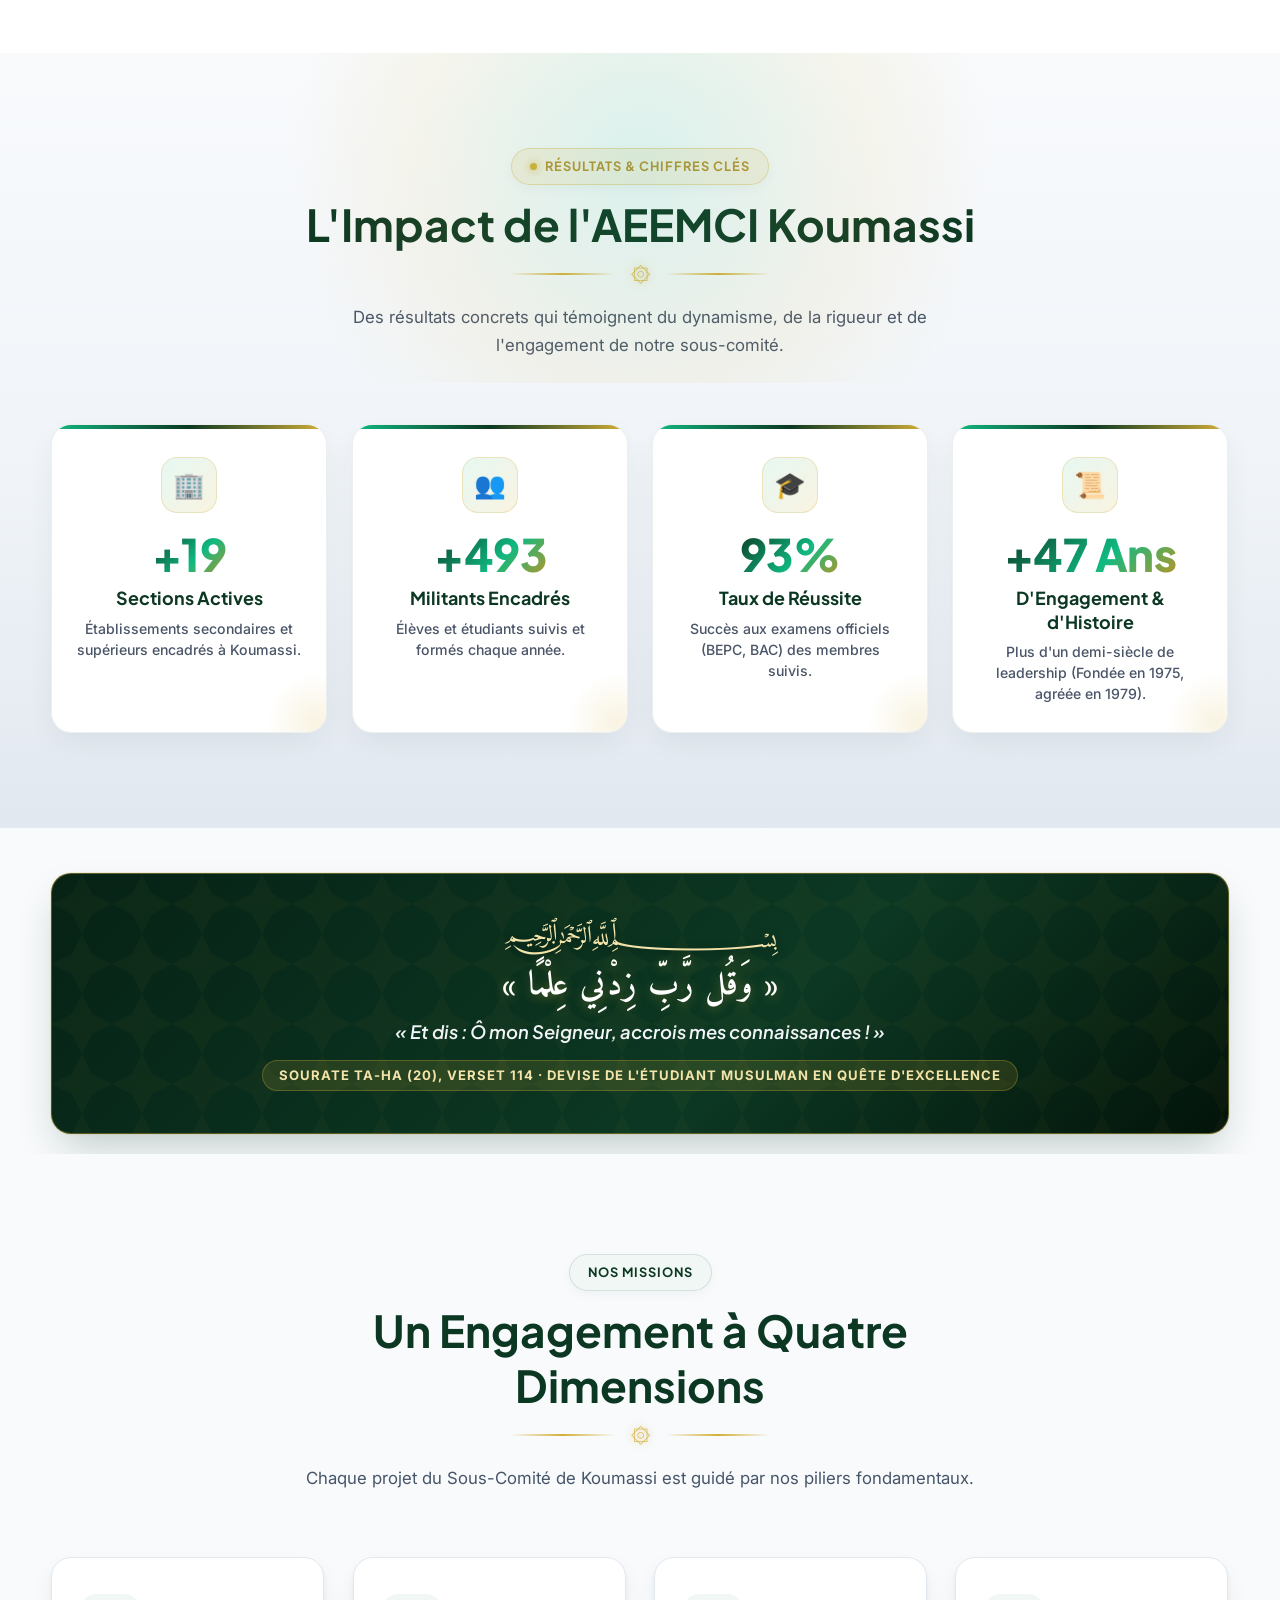
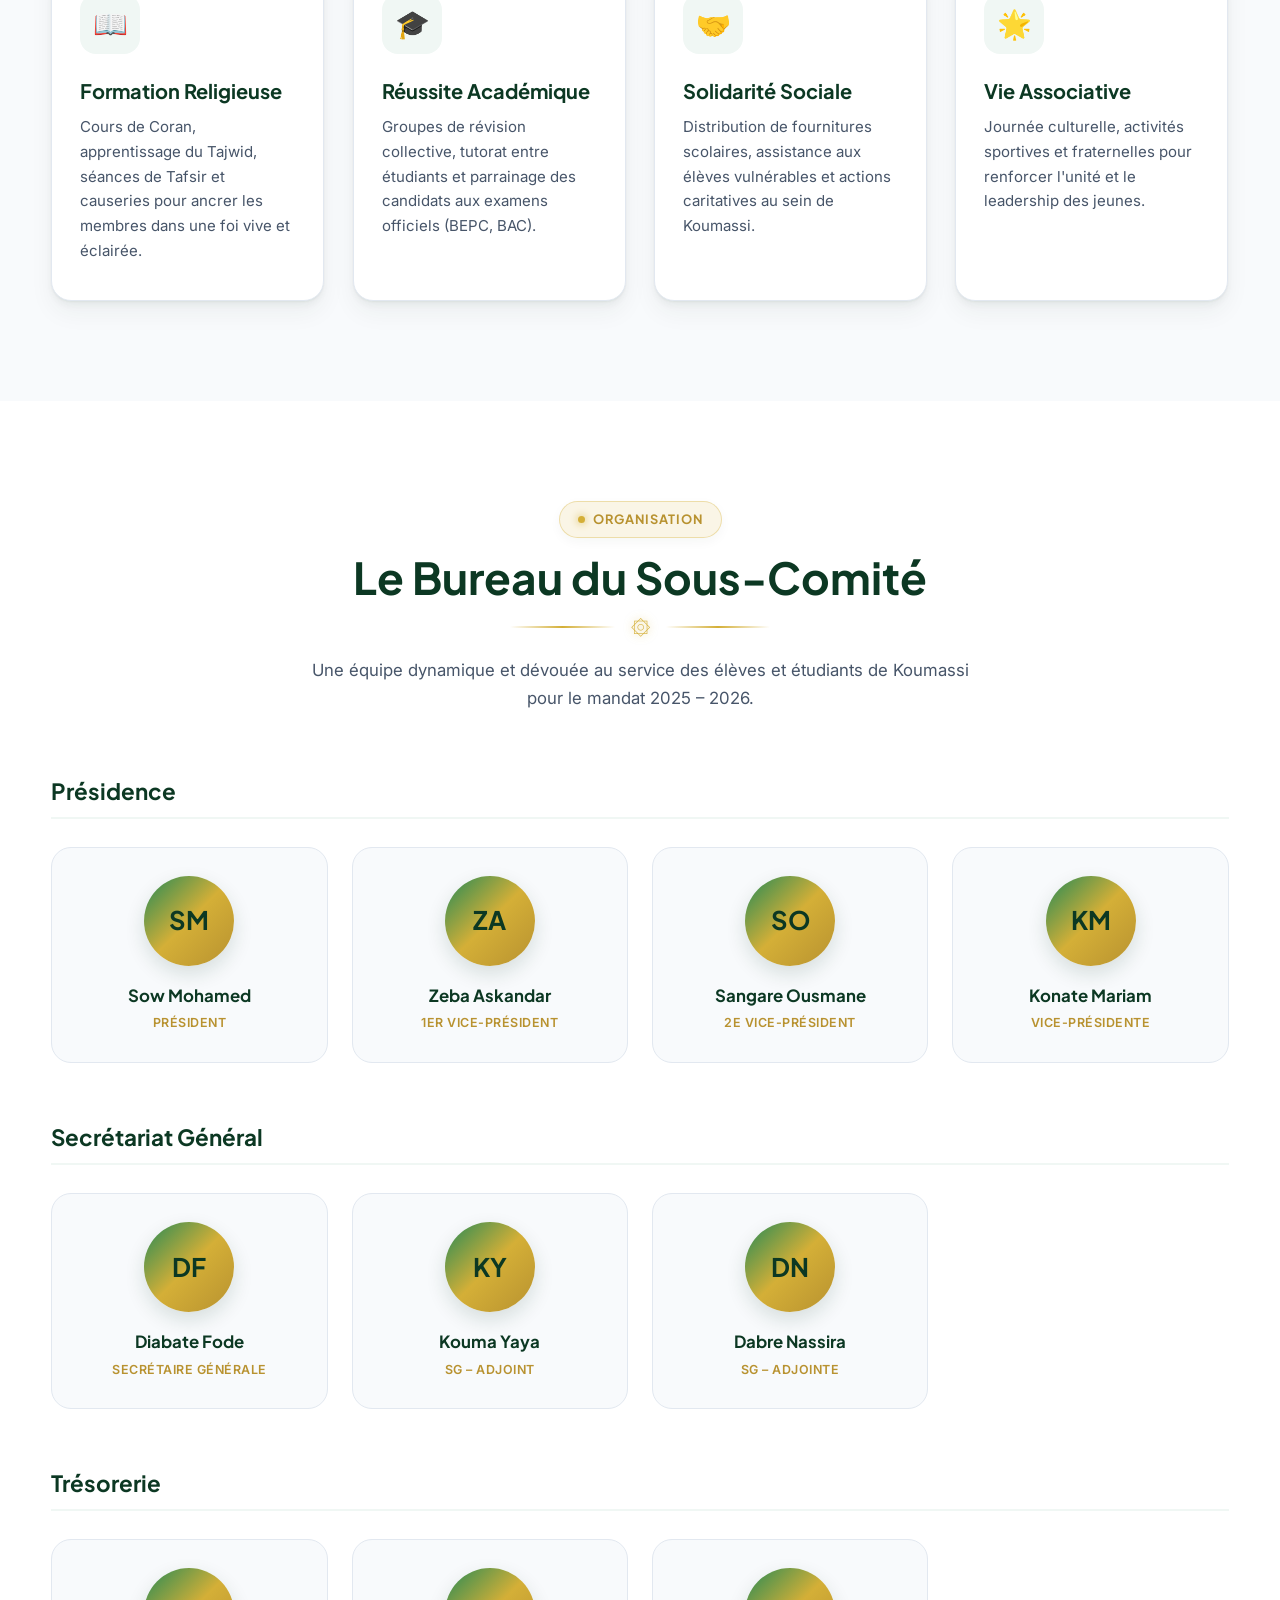
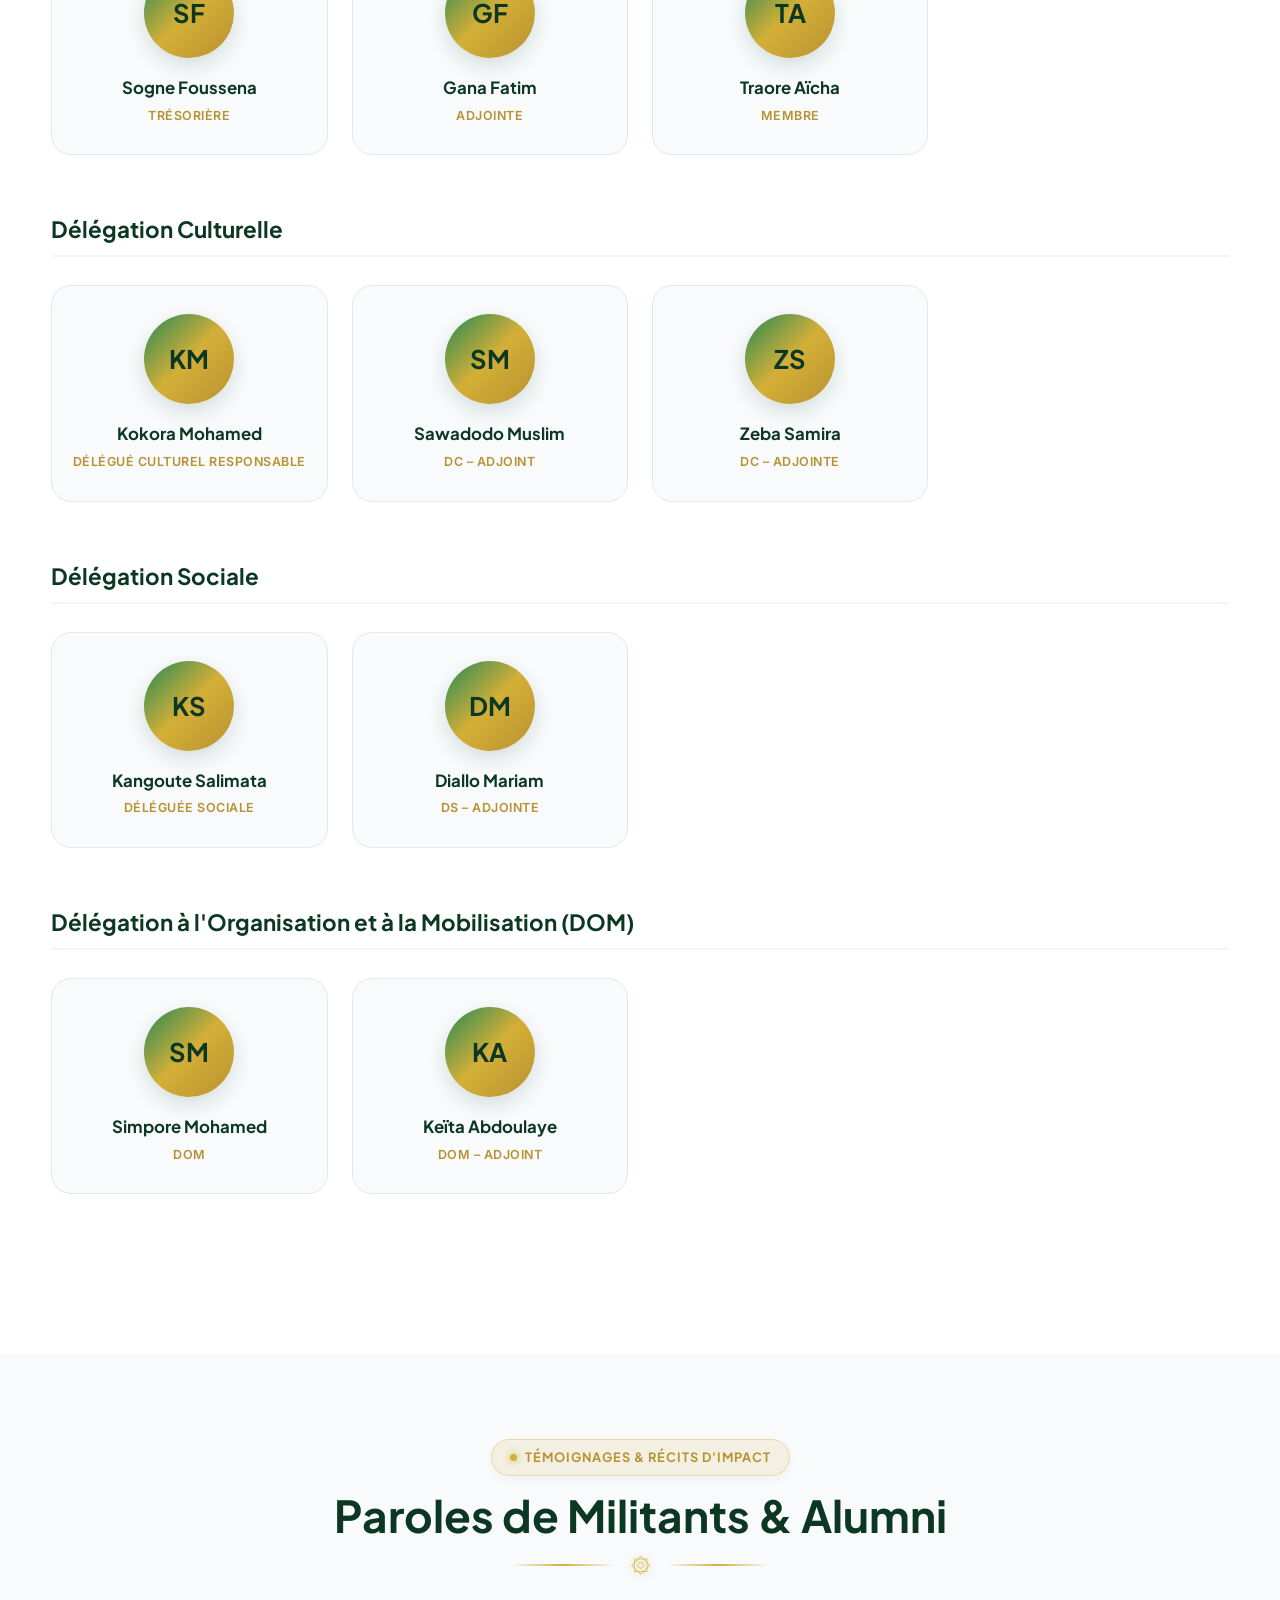
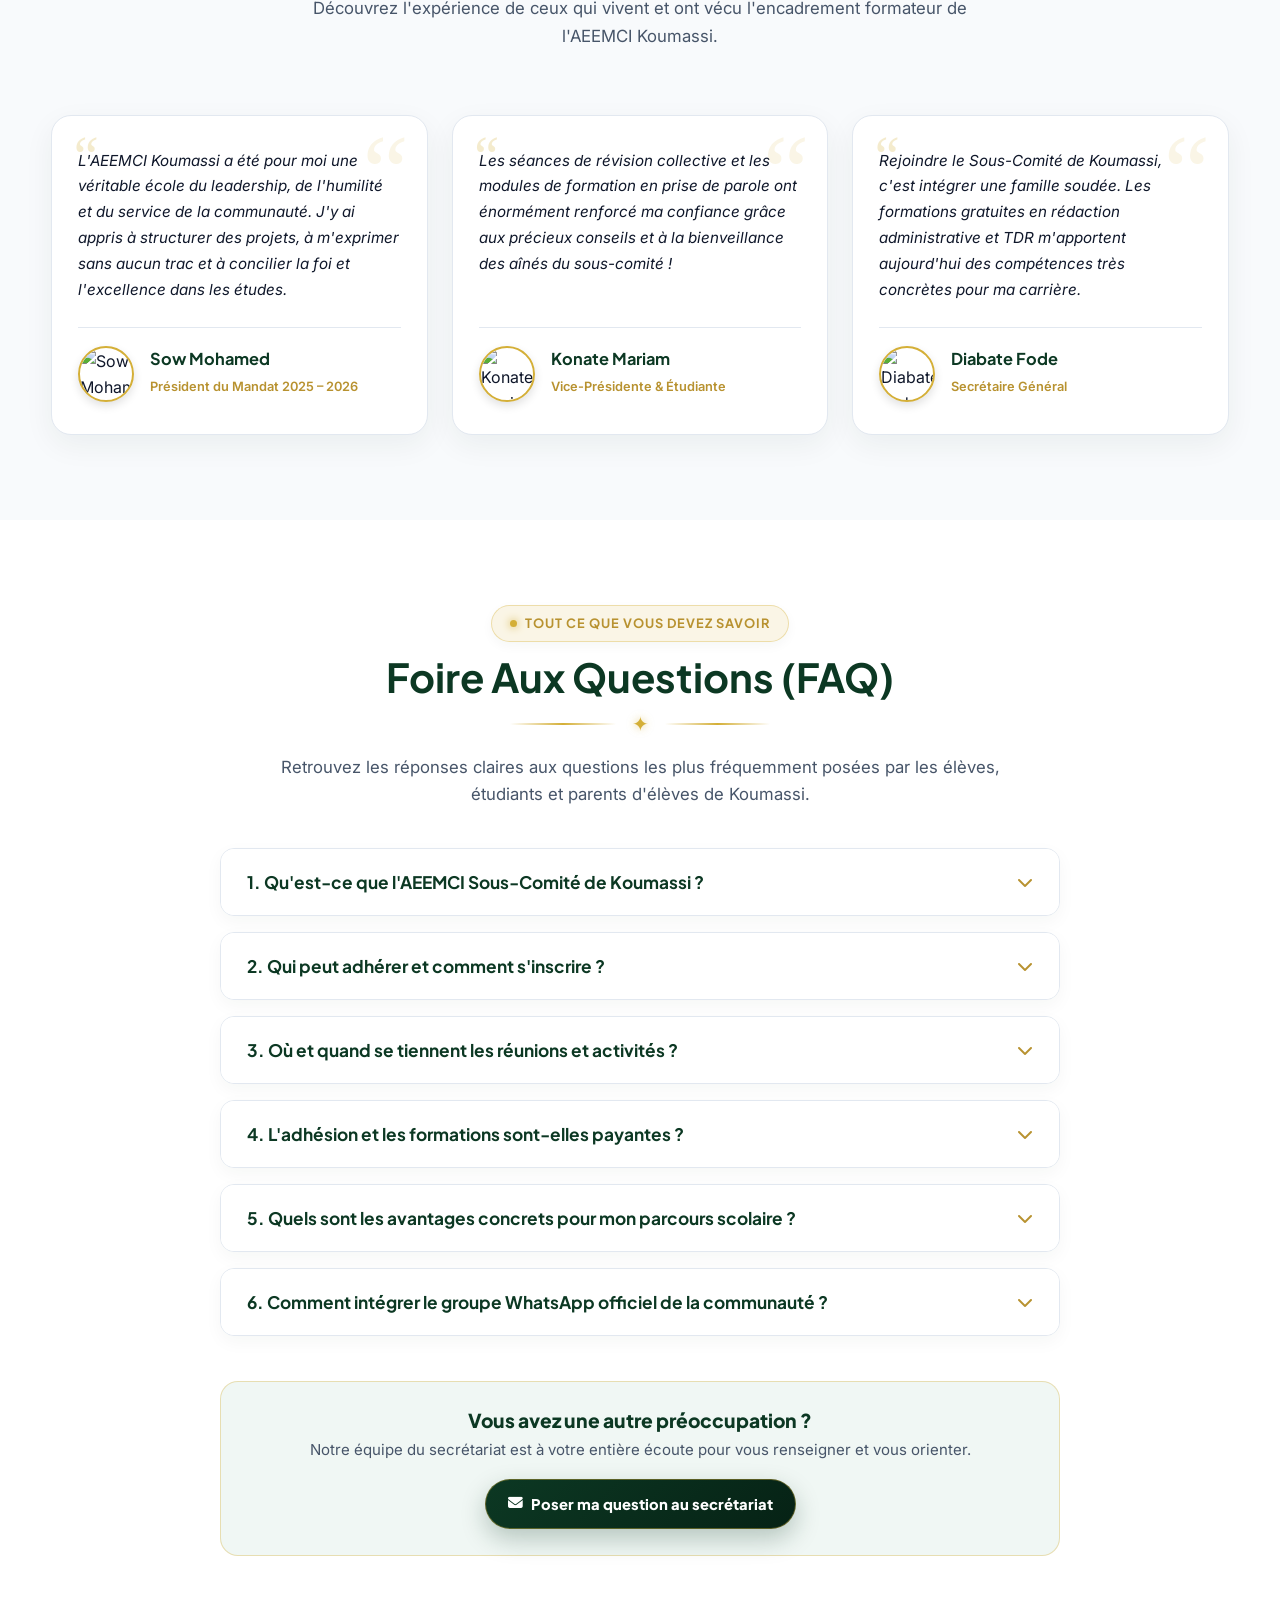
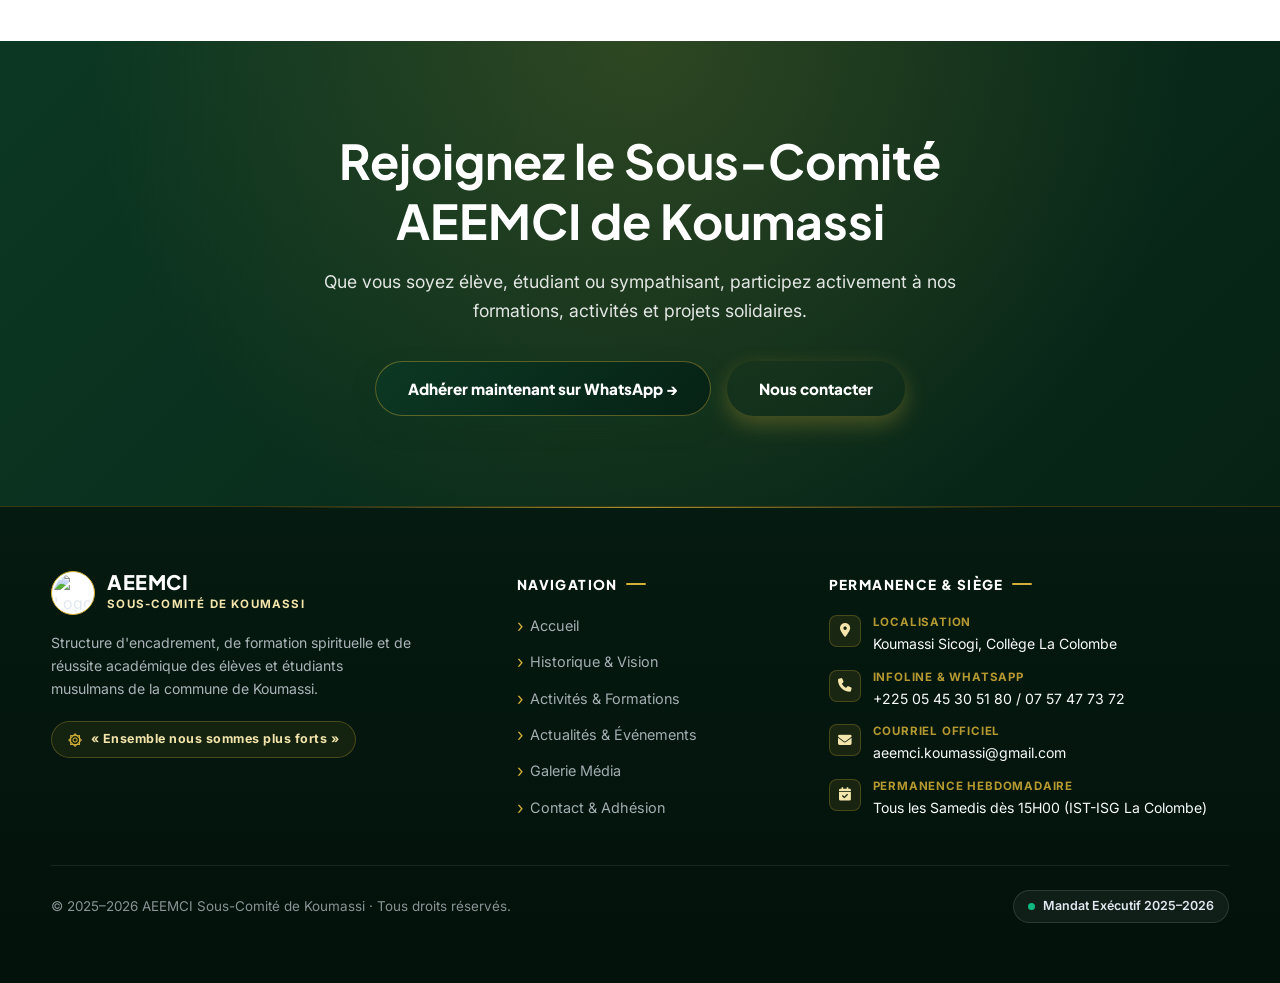
==== commit 274eed31: "feat: ajout des filtres categories et lightbox dans la galerie + section FAQ interactive sur l'accue" ====
--- a/index.html
+++ b/index.html
@@ -705,6 +705,128 @@
   </div>
 </section>
 
+
+
+<!-- ===== SECTION FAQ INTERACTIVE (FOIRE AUX QUESTIONS) ===== -->
+<section class="section-faq" id="faq" style="padding: 85px 0; background: #FFFFFF;">
+  <div class="conteneur">
+    <div class="texte-centre m-auto" style="max-width: 720px; margin-bottom: 40px;">
+      <span class="badge-tag or">Tout ce que vous devez savoir</span>
+      <h2 class="titre-section" style="margin-top: 10px; font-size: clamp(2rem, 3.5vw, 2.5rem); color: var(--vert-emeraude);">
+        Foire Aux Questions <span class="or-accent">(FAQ)</span>
+      </h2>
+      <div class="ornement-islamique" aria-hidden="true">
+        <span class="ligne-or"></span>
+        <span class="etoile-or">&#10022;</span>
+        <span class="ligne-or"></span>
+      </div>
+      <p class="description-section" style="color: var(--texte-doux); font-size: 1.05rem; line-height: 1.6;">
+        Retrouvez les r&eacute;ponses claires aux questions les plus fr&eacute;quemment pos&eacute;es par les &eacute;l&egrave;ves, &eacute;tudiants et parents d'&eacute;l&egrave;ves de Koumassi.
+      </p>
+    </div>
+
+    <div class="grille-faq">
+
+      <!-- Question 1 -->
+      <div class="faq-item">
+        <button type="button" class="faq-question" aria-expanded="false" onclick="toggleFaq(this)">
+          <span>1. Qu'est-ce que l'AEEMCI Sous-Comit&eacute; de Koumassi ?</span>
+          <span class="faq-icone-chevron"><i class="fa-solid fa-chevron-down"></i></span>
+        </button>
+        <div class="faq-reponse">
+          <p>
+            L'<strong>AEEMCI</strong> (Association des &Eacute;l&egrave;ves et &Eacute;tudiants Musulmans de C&ocirc;te d'Ivoire) est l'organisation pionni&egrave;re et officielle encadrant la jeunesse scolaris&eacute;e musulmane. &Agrave; Koumassi, le Sous-Comit&eacute; coordonne activement plus de <strong>20 sections scolaires et universitaires</strong> (lyc&eacute;es, coll&egrave;ges et grandes &eacute;coles de la commune). Il offre un cadre fraternel d'&eacute;ducation spirituelle, de formation civique et d'excellence acad&eacute;mique.
+          </p>
+        </div>
+      </div>
+
+      <!-- Question 2 -->
+      <div class="faq-item">
+        <button type="button" class="faq-question" aria-expanded="false" onclick="toggleFaq(this)">
+          <span>2. Qui peut adh&eacute;rer et comment s'inscrire ?</span>
+          <span class="faq-icone-chevron"><i class="fa-solid fa-chevron-down"></i></span>
+        </button>
+        <div class="faq-reponse">
+          <p>
+            Tous les &eacute;l&egrave;ves du secondaire (de la 6&egrave;me &agrave; la Terminale) ainsi que les &eacute;tudiants des universit&eacute;s et grandes &eacute;coles r&eacute;sidant ou scolaris&eacute;s &agrave; Koumassi peuvent adh&eacute;rer librement. L'inscription est tr&egrave;s simple : elle se fait en 1 minute via le <a href="contact.html#adhesion" style="color: var(--vert-emeraude); font-weight: 700; text-decoration: underline;">formulaire d'adh&eacute;sion en ligne</a> ou lors de nos permanences hebdomadaires du samedi.
+          </p>
+        </div>
+      </div>
+
+      <!-- Question 3 -->
+      <div class="faq-item">
+        <button type="button" class="faq-question" aria-expanded="false" onclick="toggleFaq(this)">
+          <span>3. O&ugrave; et quand se tiennent les r&eacute;unions et activit&eacute;s ?</span>
+          <span class="faq-icone-chevron"><i class="fa-solid fa-chevron-down"></i></span>
+        </button>
+        <div class="faq-reponse">
+          <p>
+            La permanence officielle et le rassemblement hebdomadaire se d&eacute;roulent <strong>tous les samedis d&egrave;s 15H00 au Coll&egrave;ge Moderne La Colombe (IST-ISG La Colombe)</strong>, &agrave; Koumassi Sicogi. En semaine, des s&eacute;ances d'encadrement et de pri&egrave;re sont &eacute;galement anim&eacute;es dans chaque &eacute;tablissement scolaire par les bureaux de section.
+          </p>
+        </div>
+      </div>
+
+      <!-- Question 4 -->
+      <div class="faq-item">
+        <button type="button" class="faq-question" aria-expanded="false" onclick="toggleFaq(this)">
+          <span>4. L'adh&eacute;sion et les formations sont-elles payantes ?</span>
+          <span class="faq-icone-chevron"><i class="fa-solid fa-chevron-down"></i></span>
+        </button>
+        <div class="faq-reponse">
+          <p>
+            L'acc&egrave;s aux r&eacute;unions hebdomadaires, conf&eacute;rences spirituelles et s&eacute;ances d'orientation est <strong>totalement gratuit et ouvert &agrave; tous</strong>. Une contribution modique est demand&eacute;e pour l'&eacute;tablissement de la <strong>carte de membre officielle</strong>, qui donne acc&egrave;s privil&eacute;gi&eacute; aux s&eacute;minaires r&eacute;sidentiels (SECOFIS), aux cours de renforcement pour les examens et aux kits scolaires.
+          </p>
+        </div>
+      </div>
+
+      <!-- Question 5 -->
+      <div class="faq-item">
+        <button type="button" class="faq-question" aria-expanded="false" onclick="toggleFaq(this)">
+          <span>5. Quels sont les avantages concrets pour mon parcours scolaire ?</span>
+          <span class="faq-icone-chevron"><i class="fa-solid fa-chevron-down"></i></span>
+        </button>
+        <div class="faq-reponse">
+          <p>
+            L'AEEMCI Koumassi met l'accent sur la <strong>r&eacute;ussite par l'effort et la discipline</strong> :
+          </p>
+          <ul style="margin: 8px 0 0 18px; line-height: 1.7;">
+            <li><strong>Soutien acad&eacute;mique</strong> : Travaux dirig&eacute;s et pr&eacute;paration cibl&eacute;e aux examens (BEPC, BAC).</li>
+            <li><strong>Mentorat d'a&icirc;n&eacute;s</strong> : Parrainage personnalis&eacute; par des &eacute;tudiants en Master/Doctorat et des cadres en entreprise.</li>
+            <li><strong>D&eacute;veloppement personnel</strong> : Ateliers de prise de parole en public, leadership associatif et m&eacute;thodologie d'apprentissage.</li>
+            <li><strong>Fraternit&eacute; &amp; D&eacute;tente</strong> : Tournois sportifs inter-sections, sorties r&eacute;cr&eacute;atives et actions de solidarit&eacute;.</li>
+          </ul>
+        </div>
+      </div>
+
+      <!-- Question 6 -->
+      <div class="faq-item">
+        <button type="button" class="faq-question" aria-expanded="false" onclick="toggleFaq(this)">
+          <span>6. Comment int&eacute;grer le groupe WhatsApp officiel de la communaut&eacute; ?</span>
+          <span class="faq-icone-chevron"><i class="fa-solid fa-chevron-down"></i></span>
+        </button>
+        <div class="faq-reponse">
+          <p>
+            Vous pouvez rejoindre directement la communaut&eacute; officielle des militants de Koumassi en un clic :<br>
+            <a href="https://chat.whatsapp.com/KUd1Zmc2JEfBsIWdH5HPdm" target="_blank" rel="noopener" style="display: inline-flex; align-items: center; gap: 8px; margin-top: 12px; background: #25D366; color: #FFFFFF; padding: 10px 18px; border-radius: 8px; font-weight: 700; text-decoration: none; font-size: 0.92rem; box-shadow: 0 4px 12px rgba(37, 211, 102, 0.25);">
+              <i class="fa-brands fa-whatsapp" style="font-size: 1.15rem;"></i> Int&eacute;grer le Groupe WhatsApp Officiel
+            </a>
+          </p>
+        </div>
+      </div>
+
+    </div>
+
+    <!-- Banni&egrave;re d'assistance personnalis&eacute;e -->
+    <div style="margin-top: 45px; text-align: center; background: var(--vert-tendre, #F0F7F4); border: 1.5px solid rgba(212, 175, 55, 0.35); border-radius: 18px; padding: 26px 20px; max-width: 840px; margin-left: auto; margin-right: auto;">
+      <h3 style="font-size: 1.2rem; color: var(--vert-emeraude, #0C3823); font-weight: 800; margin-bottom: 6px;">Vous avez une autre pr&eacute;occupation ?</h3>
+      <p style="font-size: 0.94rem; color: var(--texte-doux, #4A5568); margin-bottom: 16px;">Notre &eacute;quipe du secr&eacute;tariat est &agrave; votre enti&egrave;re &eacute;coute pour vous renseigner et vous orienter.</p>
+      <a href="contact.html" class="bouton-cta-primaire" style="display: inline-flex; align-items: center; gap: 8px; font-size: 0.92rem; padding: 12px 22px;">
+        <i class="fa-solid fa-envelope"></i> Poser ma question au secr&eacute;tariat
+      </a>
+    </div>
+
+  </div>
+</section>
 
 <!-- ===== SECTION CTA GLOBALE ===== -->
 <section class="section-cta-globale">
--- a/css/style.css
+++ b/css/style.css
@@ -971,7 +971,7 @@
 }
 
 .faq-item.ouvert .faq-reponse {
-  max-height: 300px !important;
+  max-height: 800px !important;
   padding: 0 26px 22px 26px !important;
   border-top: 1px solid rgba(0,0,0,0.04) !important;
 }
@@ -3992,3 +3992,131 @@
     font-size: 1.2rem !important;
   }
 }
+
+/* ==========================================================================
+   GALERIE PHOTO FILTREE & MODAL LIGHTBOX INTERACTIF
+   ========================================================================== */
+.badge-cat-count {
+  display: inline-block;
+  background: rgba(0, 0, 0, 0.08);
+  padding: 2px 8px;
+  border-radius: 12px;
+  font-size: 0.76rem;
+  margin-left: 6px;
+  font-weight: 700;
+  transition: all 0.25s ease;
+}
+
+.bouton-filtre-cat.actif .badge-cat-count {
+  background: rgba(255, 255, 255, 0.25);
+  color: #FFFFFF;
+}
+
+.carte-galerie-item {
+  cursor: pointer;
+}
+
+.carte-galerie-item.filtre-masque {
+  display: none !important;
+}
+
+.modal-lightbox-galerie {
+  position: fixed;
+  inset: 0;
+  background: rgba(6, 34, 21, 0.92);
+  backdrop-filter: blur(8px);
+  -webkit-backdrop-filter: blur(8px);
+  z-index: 100000;
+  display: flex;
+  align-items: center;
+  justify-content: center;
+  padding: 20px;
+  opacity: 0;
+  visibility: hidden;
+  transition: opacity 0.3s ease, visibility 0.3s ease;
+}
+
+.modal-lightbox-galerie.ouvert {
+  opacity: 1;
+  visibility: visible;
+}
+
+.lightbox-contenu {
+  position: relative;
+  background: #FFFFFF;
+  border-radius: 20px;
+  overflow: hidden;
+  max-width: 900px;
+  width: 100%;
+  max-height: 90vh;
+  display: flex;
+  flex-direction: column;
+  box-shadow: 0 25px 60px rgba(0, 0, 0, 0.4);
+  transform: scale(0.95);
+  transition: transform 0.3s cubic-bezier(0.165, 0.84, 0.44, 1);
+}
+
+.modal-lightbox-galerie.ouvert .lightbox-contenu {
+  transform: scale(1);
+}
+
+.lightbox-fermer {
+  position: absolute;
+  top: 14px;
+  right: 14px;
+  width: 40px;
+  height: 40px;
+  background: rgba(0, 0, 0, 0.65);
+  border: 1px solid rgba(255, 255, 255, 0.3);
+  color: #FFFFFF;
+  border-radius: 50%;
+  display: flex;
+  align-items: center;
+  justify-content: center;
+  font-size: 1.6rem;
+  cursor: pointer;
+  z-index: 10;
+  transition: background 0.2s ease, transform 0.2s ease;
+}
+
+.lightbox-fermer:hover {
+  background: #0C3823;
+  transform: rotate(90deg);
+}
+
+.lightbox-image-cadre {
+  width: 100%;
+  max-height: 65vh;
+  background: #0F172A;
+  display: flex;
+  align-items: center;
+  justify-content: center;
+  overflow: hidden;
+}
+
+.lightbox-image-cadre img {
+  max-width: 100%;
+  max-height: 65vh;
+  object-fit: contain;
+  display: block;
+}
+
+.lightbox-details {
+  padding: 20px 24px;
+  background: #FFFFFF;
+}
+
+.lightbox-details h3 {
+  font-size: 1.25rem;
+  color: var(--vert-emeraude, #0C3823);
+  margin: 8px 0 6px 0;
+  font-weight: 800;
+  font-family: var(--font-titre, sans-serif);
+}
+
+.lightbox-details p {
+  color: var(--texte-doux, #64748B);
+  font-size: 0.95rem;
+  line-height: 1.6;
+  margin: 0;
+}
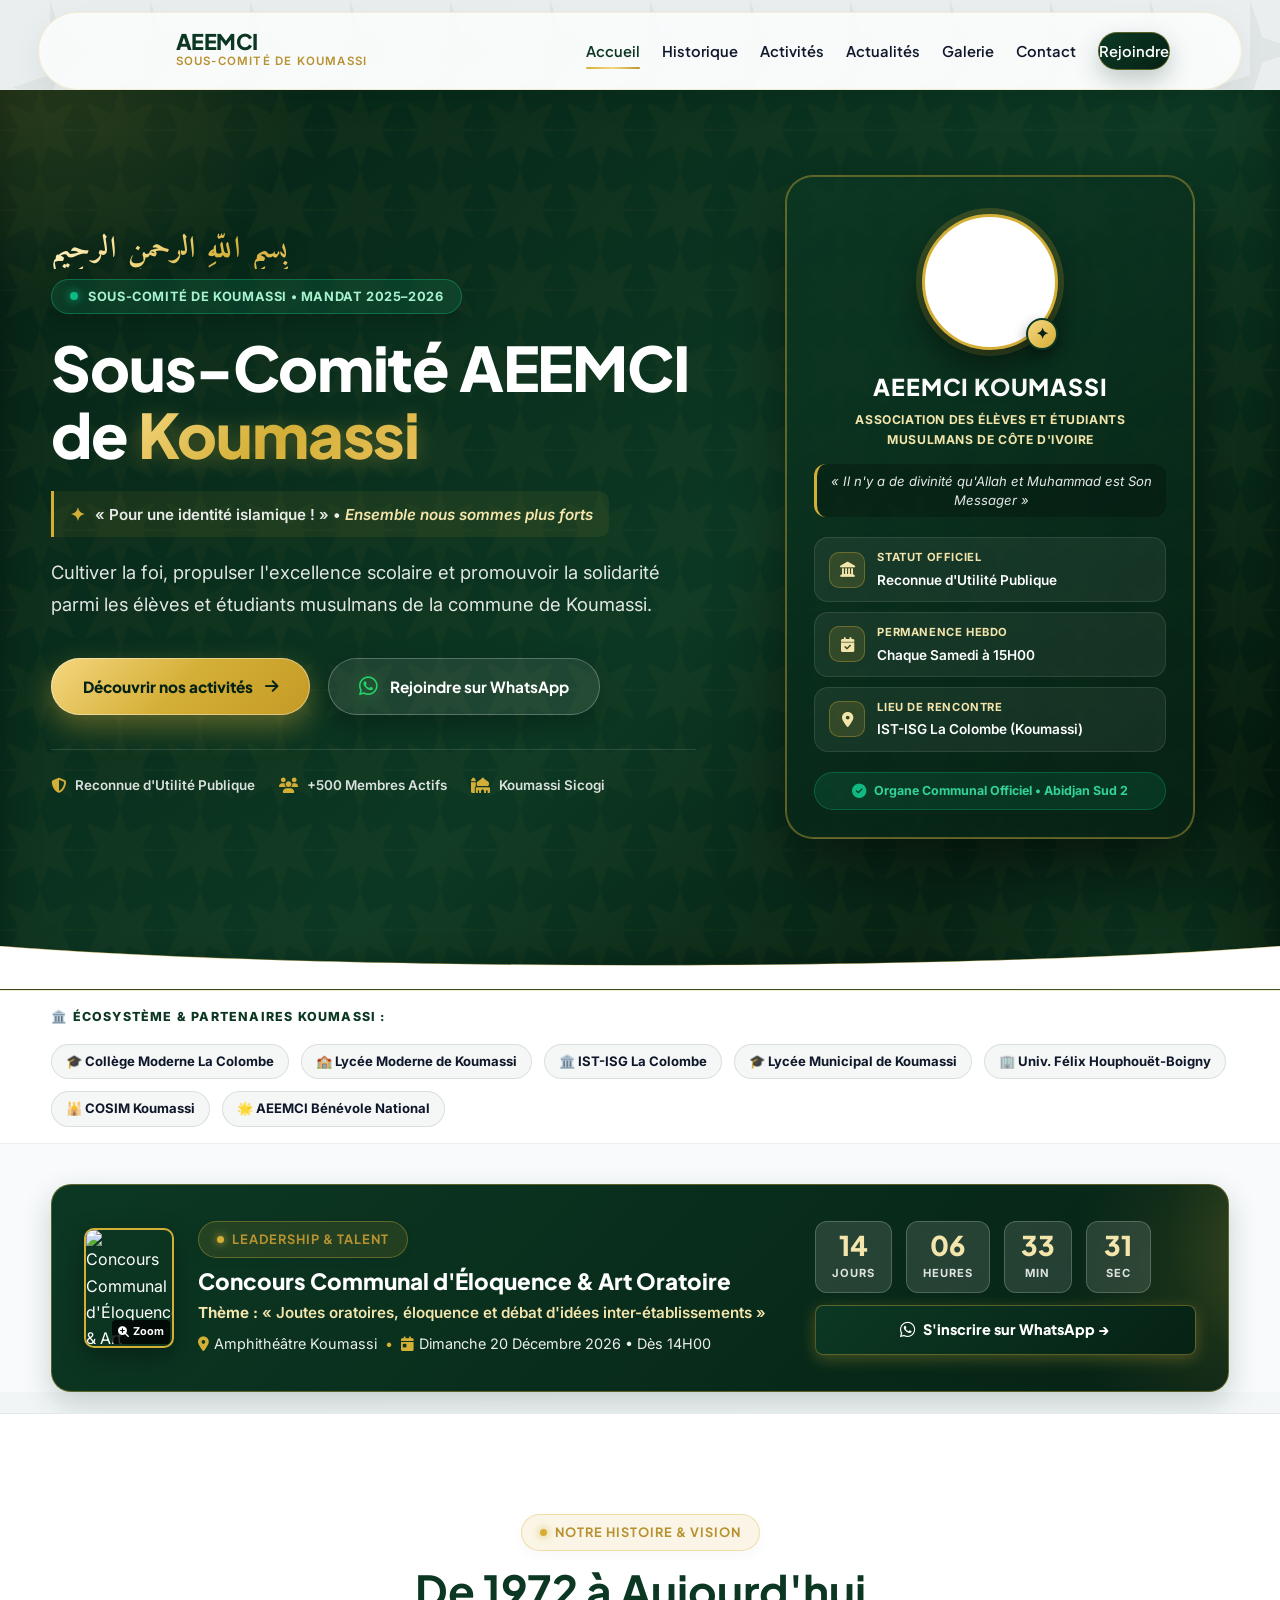
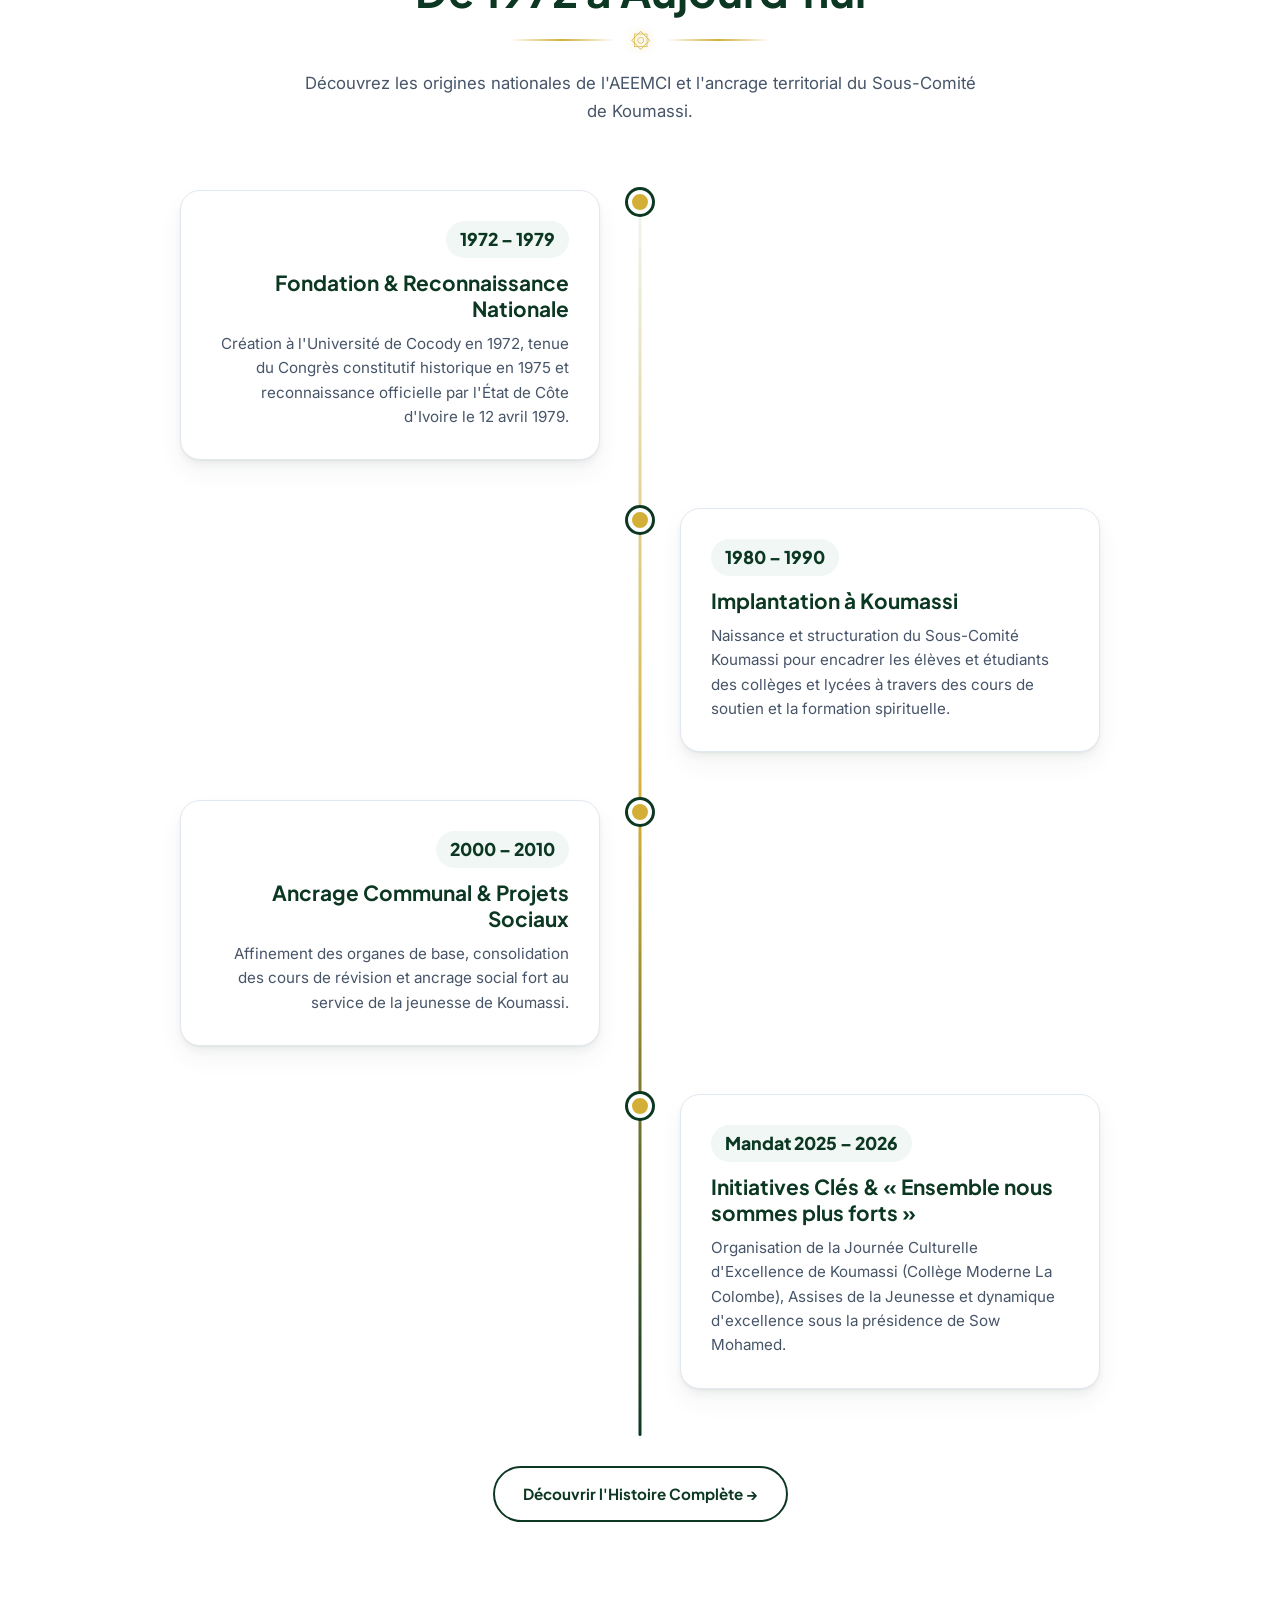
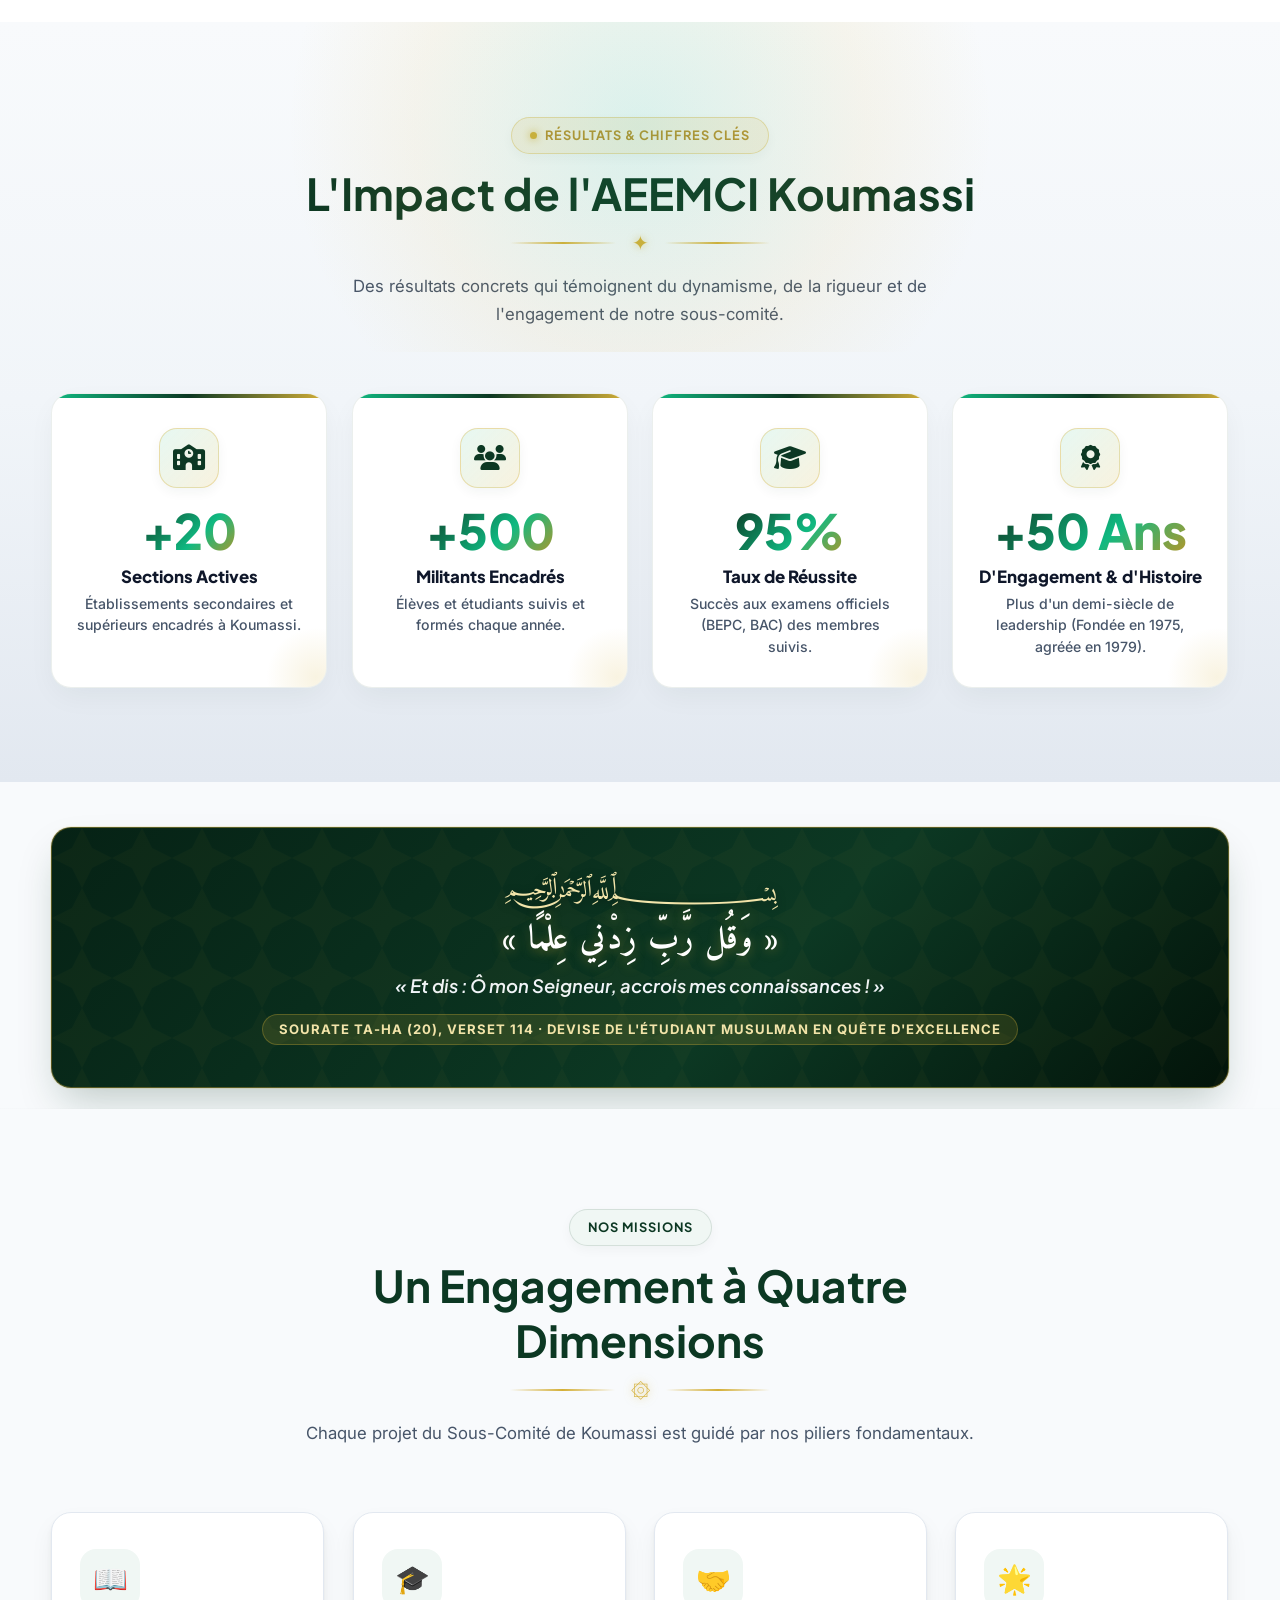
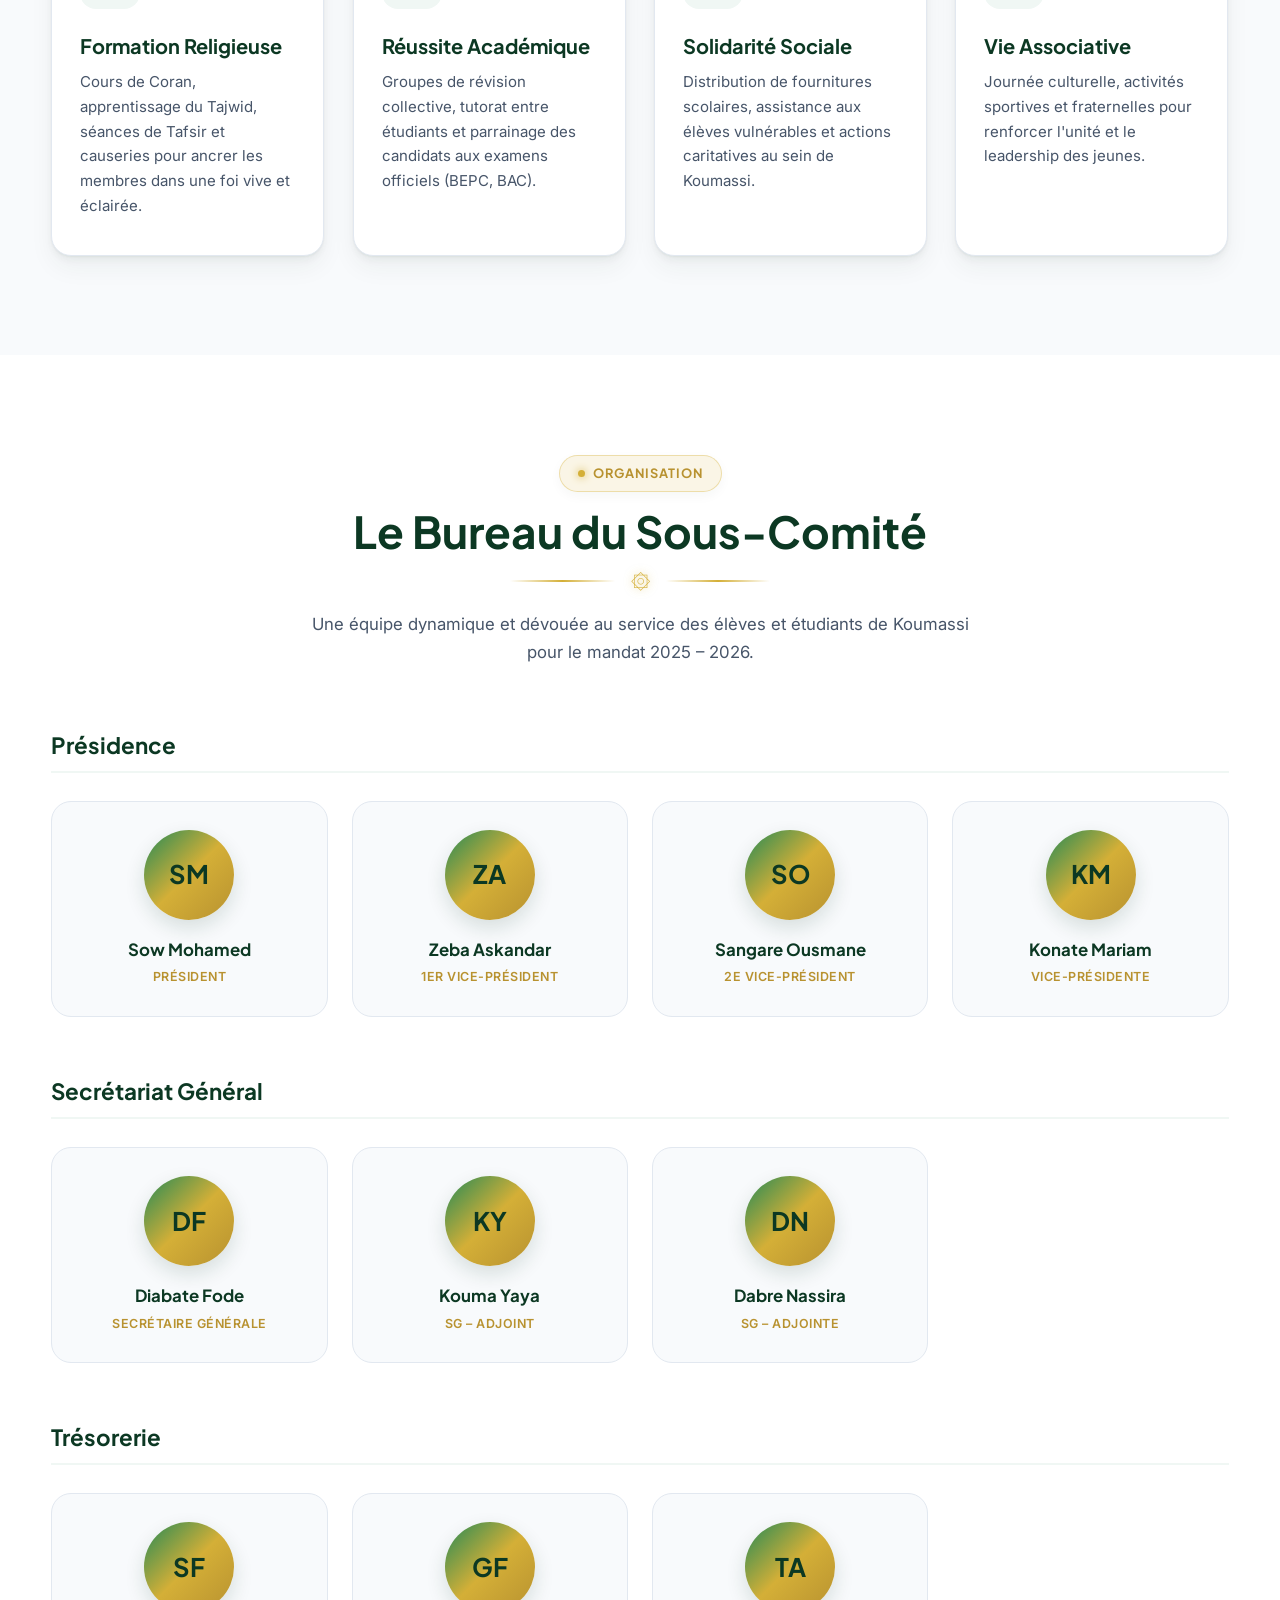
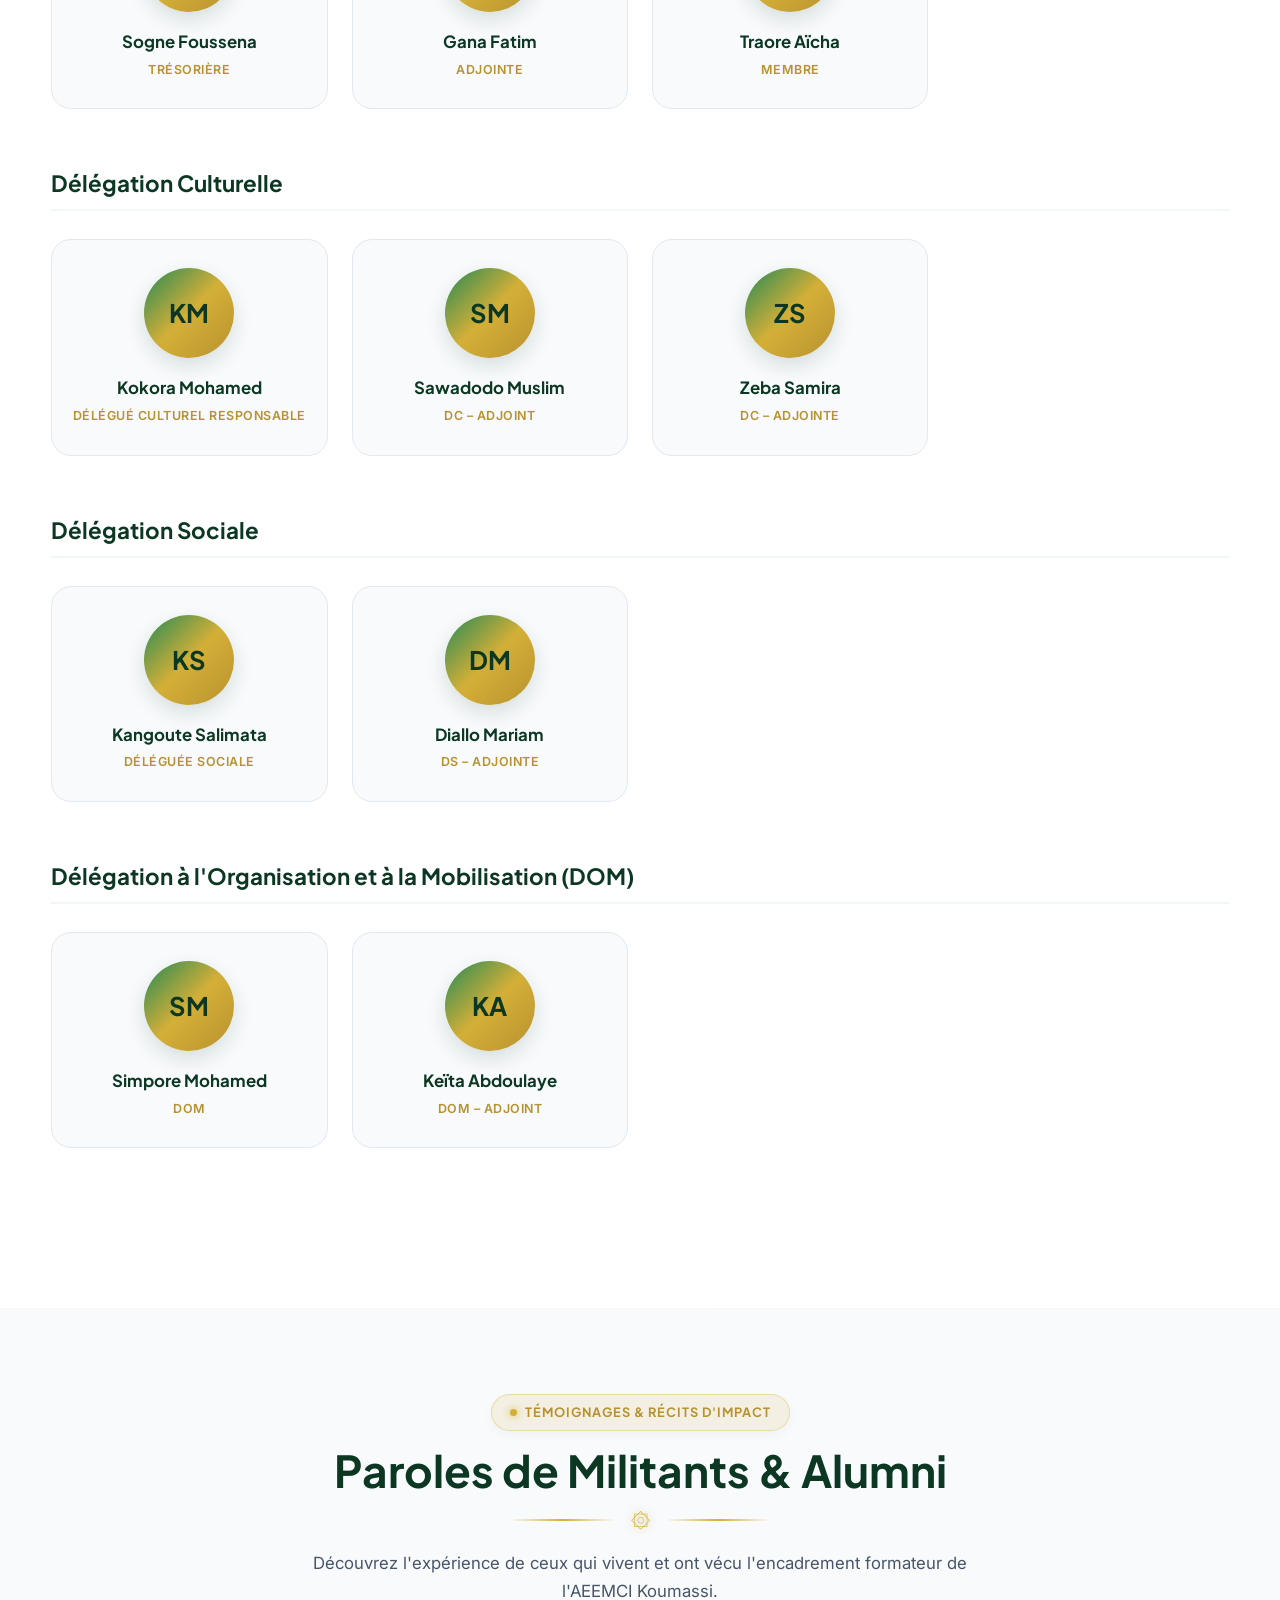
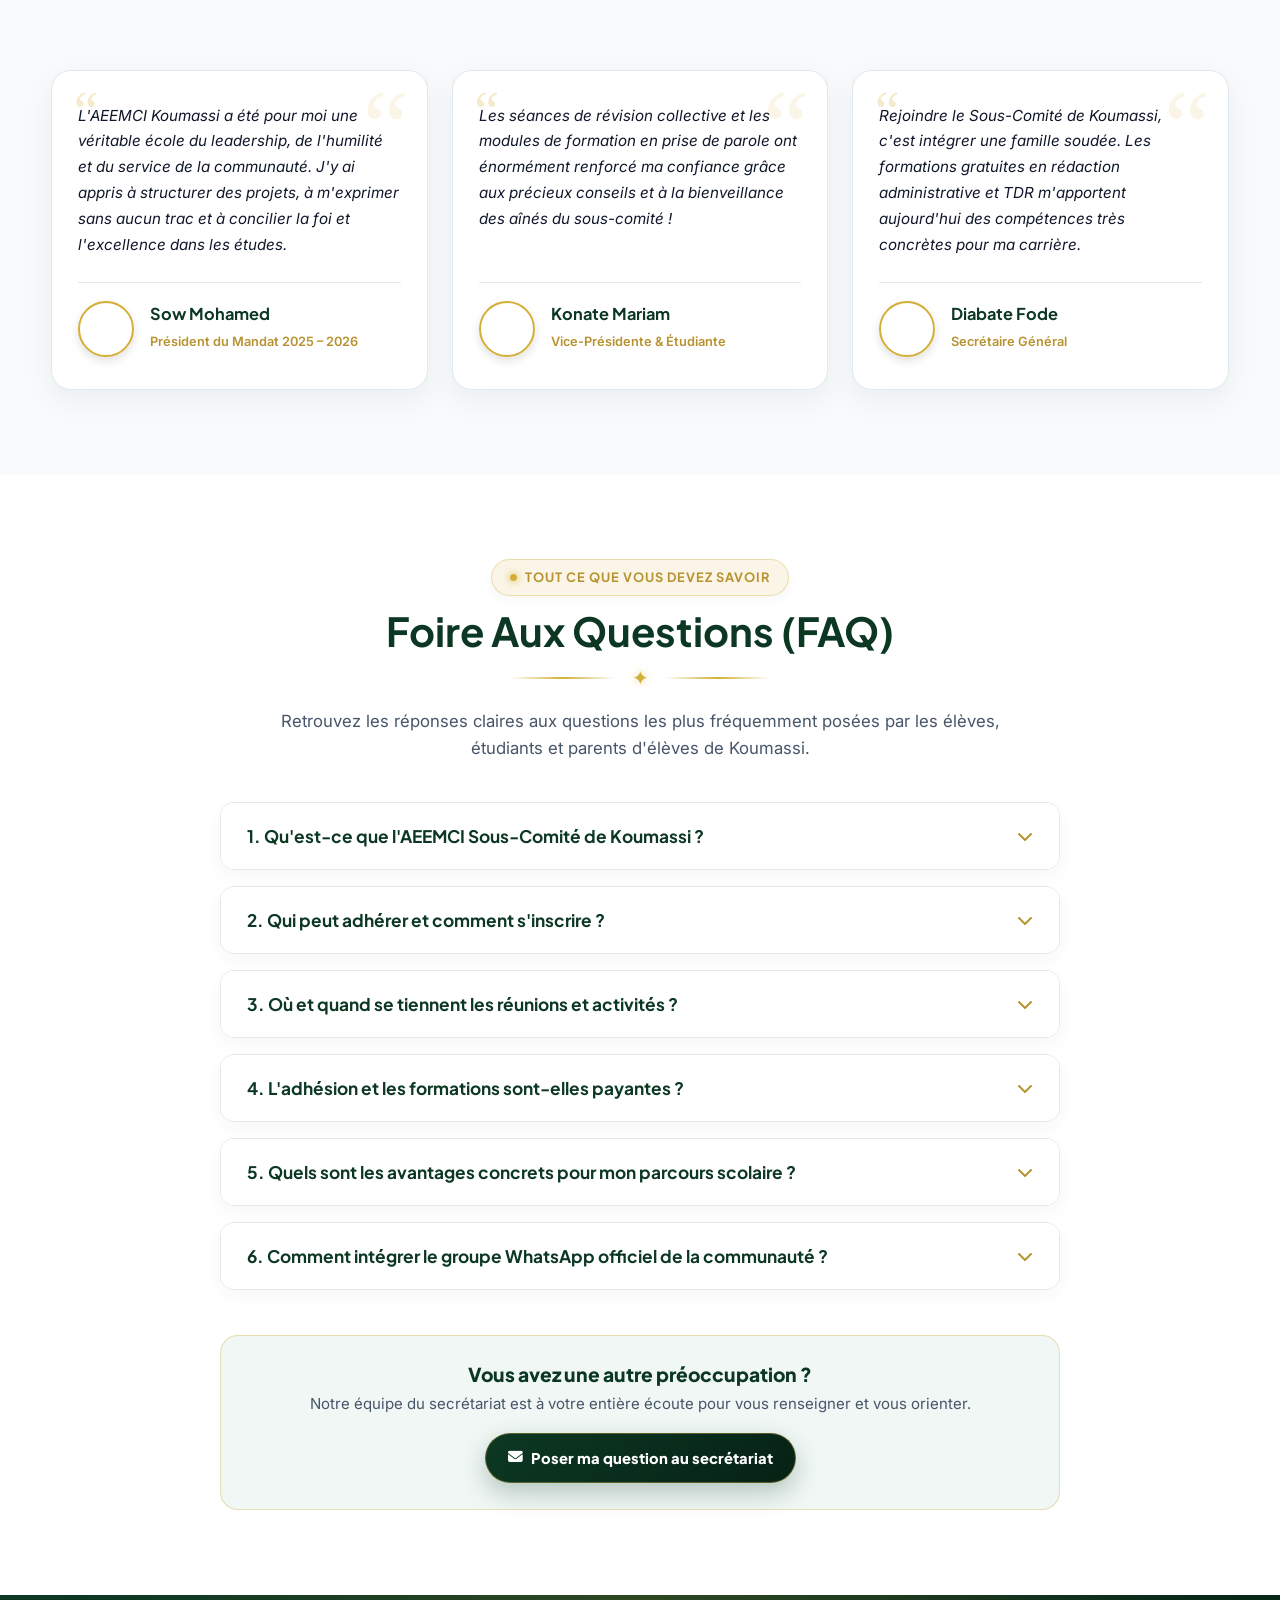
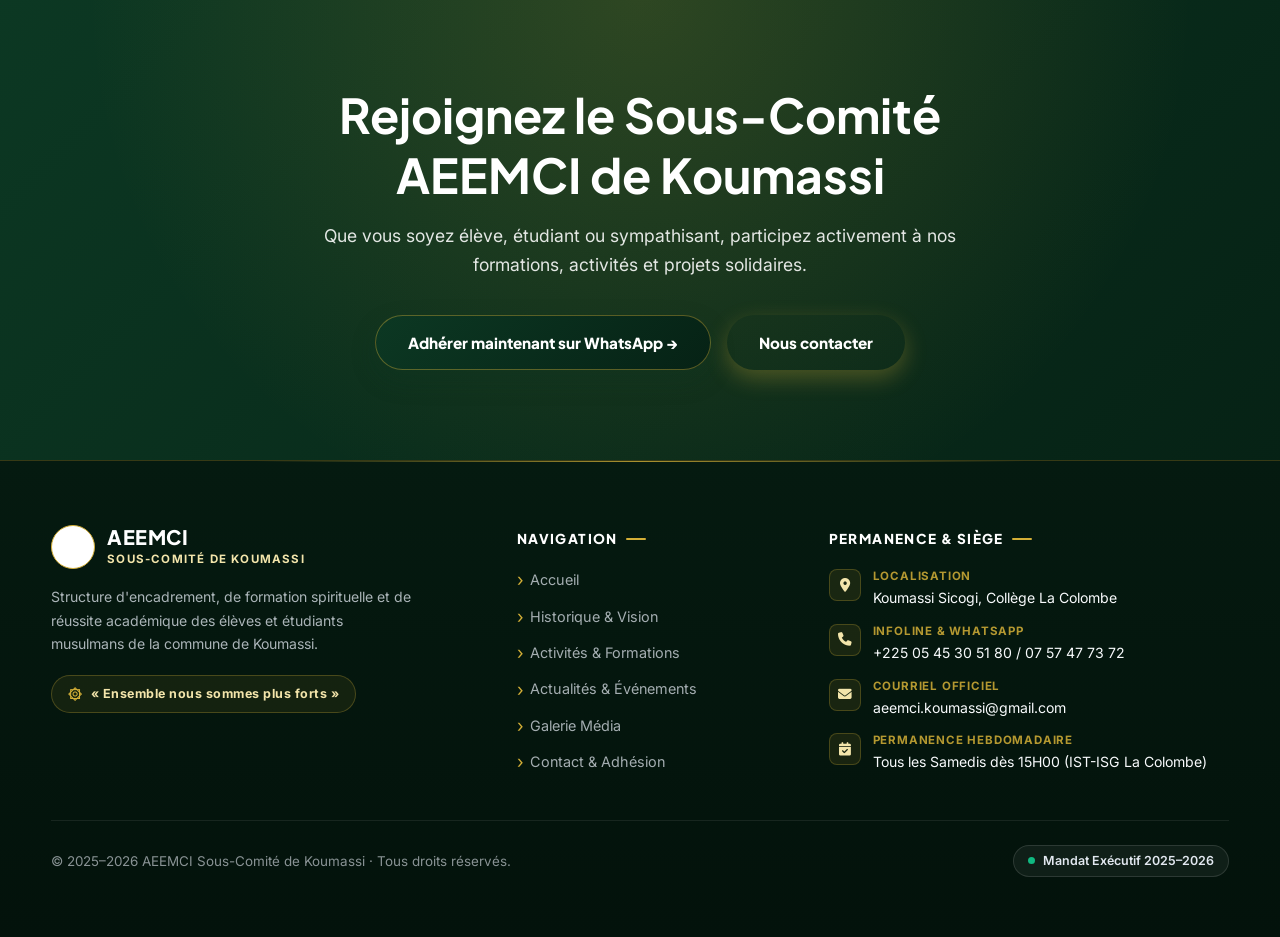
==== commit a2043cd1: "fix: refonte pro de la hero section, correction integrale de l'encodage et icones haute precision de" ====
--- a/index.html
+++ b/index.html
@@ -111,7 +111,7 @@
         <div class="hero-basmala-calligraphie">بِسْمِ اللَّهِ الرَّحْمَٰنِ الرَّحِيمِ</div>
         <div class="hero-mandat-badge-pro">
           <span class="mandat-dot-pulse"></span>
-          <span class="mandat-texte-officiel">Sous-Comité de Koumassi · Mandat 2025–2026</span>
+          <span class="mandat-texte-officiel">Sous-Comité de Koumassi • Mandat 2025–2026</span>
         </div>
       </div>
 
@@ -122,8 +122,8 @@
 
       <!-- Devise & Slogan Institutionnel -->
       <div class="hero-devise-citation">
-        <span class="devise-etoile-accent">۞</span>
-        <span class="devise-corps">« Pour une identité islamique ! » · <em>Ensemble nous sommes plus forts</em></span>
+        <span class="devise-etoile-accent">✦</span>
+        <span class="devise-corps">« Pour une identité islamique ! » • <em>Ensemble nous sommes plus forts</em></span>
       </div>
 
       <!-- Description de Mission -->
@@ -151,7 +151,7 @@
         </div>
         <div class="reassurance-item">
           <i class="fa-solid fa-users"></i>
-          <span>+150 Membres Actifs</span>
+          <span>+500 Membres Actifs</span>
         </div>
         <div class="reassurance-item">
           <i class="fa-solid fa-mosque"></i>
@@ -170,7 +170,7 @@
           <div class="hero-sceau-cercle">
             <img decoding="async" loading="lazy" src="images/logo.png" alt="Emblème Officiel AEEMCI" onerror="this.src='logo.png'">
           </div>
-          <span class="hero-sceau-etoile-or">۞</span>
+          <span class="hero-sceau-etoile-or">✦</span>
         </div>
 
         <div class="hero-medaillon-titre">AEEMCI KOUMASSI</div>
@@ -210,7 +210,7 @@
         <!-- Pied de Carte : Badge Officiel de Validation -->
         <div class="hero-carte-footer-badge">
           <i class="fa-solid fa-circle-check"></i>
-          <span>Organe Communal Officiel · Abidjan Sud 2</span>
+          <span>Organe Communal Officiel • Abidjan Sud 2</span>
         </div>
 
       </div>
@@ -318,7 +318,7 @@
       <h2>L'Impact de l'AEEMCI Koumassi</h2>
       <div class="ornement-islamique" aria-hidden="true">
         <span class="ligne-or"></span>
-        <span class="etoile-or">۞</span>
+        <span class="etoile-or">✦</span>
         <span class="ligne-or"></span>
       </div>
       <p>Des résultats concrets qui témoignent du dynamisme, de la rigueur et de l'engagement de notre sous-comité.</p>
@@ -329,7 +329,7 @@
       <!-- Carte 1 -->
       <div class="carte-chiffre-cle">
         <div class="chiffre-icone-wrapper">
-          <span class="chiffre-icone">🏢</span>
+          <i class="fa-solid fa-school" style="font-size: 1.6rem; color: var(--vert-emeraude);"></i>
         </div>
         <div class="nombre-chiffre-cle" data-compteur="20" data-prefix="+" data-suffix="">+20</div>
         <h3 class="titre-chiffre-cle">Sections Actives</h3>
@@ -342,9 +342,9 @@
       <!-- Carte 2 -->
       <div class="carte-chiffre-cle">
         <div class="chiffre-icone-wrapper">
-          <span class="chiffre-icone">👥</span>
-        </div>
-        <div class="nombre-chiffre-cle" data-compteur="500" data-prefix="+" data-suffix="">+500</div>
+          <i class="fa-solid fa-users" style="font-size: 1.6rem; color: var(--vert-emeraude);"></i>
+        </div>
+        <div class="nombre-chiffre-cle" id="publicStatMilitants" data-compteur="500" data-prefix="+" data-suffix="">+500</div>
         <h3 class="titre-chiffre-cle">Militants Encadrés</h3>
         <p class="label-chiffre-cle">
           Élèves et étudiants suivis et formés chaque année.
@@ -355,7 +355,7 @@
       <!-- Carte 3 -->
       <div class="carte-chiffre-cle">
         <div class="chiffre-icone-wrapper">
-          <span class="chiffre-icone">🎓</span>
+          <i class="fa-solid fa-graduation-cap" style="font-size: 1.6rem; color: var(--vert-emeraude);"></i>
         </div>
         <div class="nombre-chiffre-cle" data-compteur="95" data-prefix="" data-suffix="%">95%</div>
         <h3 class="titre-chiffre-cle">Taux de Réussite</h3>
@@ -368,7 +368,7 @@
       <!-- Carte 4 -->
       <div class="carte-chiffre-cle">
         <div class="chiffre-icone-wrapper">
-          <span class="chiffre-icone">📜</span>
+          <i class="fa-solid fa-award" style="font-size: 1.6rem; color: var(--vert-emeraude);"></i>
         </div>
         <div class="nombre-chiffre-cle" data-compteur="50" data-prefix="+" data-suffix=" Ans">+50 Ans</div>
         <h3 class="titre-chiffre-cle">D'Engagement &amp; d'Histoire</h3>
--- a/css/style.css
+++ b/css/style.css
@@ -389,7 +389,7 @@
 
 .hero-moderne {
   position: relative;
-  padding: 100px 0 90px;
+  padding: 85px 0 135px 0 !important;
   background: linear-gradient(135deg, #062215 0%, #0C3823 55%, #03140A 100%) !important;
   color: #FFFFFF !important;
   overflow: hidden;
@@ -2564,7 +2564,7 @@
   width: 100%;
   overflow: hidden;
   line-height: 0;
-  z-index: 3;
+  z-index: 2;
   pointer-events: none;
 }
 .hero-shape-divider svg {
@@ -3567,8 +3567,17 @@
 /* ==========================================================================
    CARTE VISUELLE PRESIDENTIELLE & SCEAU HERALDIQUE (COLONNE DROITE)
    ========================================================================== */
+.hero-carte-visuelle {
+  position: relative !important;
+  z-index: 5 !important;
+  display: flex !important;
+  justify-content: center !important;
+}
+
 .hero-medaillon-cadre-pro {
   position: relative !important;
+  z-index: 5 !important;
+  margin-bottom: 15px !important;
   width: 100% !important;
   max-width: 410px !important;
   background: linear-gradient(145deg, rgba(12, 56, 35, 0.72) 0%, rgba(6, 34, 21, 0.88) 100%) !important;
@@ -4120,3 +4129,92 @@
   line-height: 1.6;
   margin: 0;
 }
+
+/* ==========================================================================
+   CARTES CHIFFRES CLES HAUTE PRECISION & PRESTIGE
+   ========================================================================== */
+.carte-chiffre-cle {
+  background: #FFFFFF !important;
+  border-radius: 20px !important;
+  padding: 34px 24px 30px !important;
+  text-align: center !important;
+  border: 1px solid rgba(12, 56, 35, 0.08) !important;
+  box-shadow: 0 10px 30px -5px rgba(12, 56, 35, 0.06), 0 0 0 1px rgba(255, 255, 255, 0.8) inset !important;
+  transition: all 0.35s cubic-bezier(0.165, 0.84, 0.44, 1) !important;
+  position: relative !important;
+  overflow: hidden !important;
+  display: flex !important;
+  flex-direction: column !important;
+  align-items: center !important;
+  justify-content: flex-start !important;
+}
+
+.carte-chiffre-cle::before {
+  content: "" !important;
+  position: absolute !important;
+  top: 0 !important;
+  left: 0 !important;
+  right: 0 !important;
+  height: 4px !important;
+  background: linear-gradient(90deg, #10B981 0%, #0C3823 50%, #D4AF37 100%) !important;
+  transition: height 0.3s ease !important;
+}
+
+.carte-chiffre-cle:hover {
+  transform: translateY(-8px) !important;
+  box-shadow: 0 20px 45px -8px rgba(12, 56, 35, 0.16), 0 0 0 2px rgba(212, 175, 55, 0.45) !important;
+  border-color: rgba(212, 175, 55, 0.4) !important;
+}
+
+.carte-chiffre-cle:hover::before {
+  height: 5px !important;
+}
+
+.chiffre-icone-wrapper {
+  width: 60px !important;
+  height: 60px !important;
+  border-radius: 18px !important;
+  background: linear-gradient(135deg, rgba(16, 185, 129, 0.10) 0%, rgba(212, 175, 55, 0.16) 100%) !important;
+  border: 1.5px solid rgba(212, 175, 55, 0.35) !important;
+  display: flex !important;
+  align-items: center !important;
+  justify-content: center !important;
+  margin-bottom: 16px !important;
+  transition: all 0.35s cubic-bezier(0.165, 0.84, 0.44, 1) !important;
+  box-shadow: 0 4px 12px rgba(12, 56, 35, 0.05) !important;
+}
+
+.carte-chiffre-cle:hover .chiffre-icone-wrapper {
+  transform: scale(1.12) rotate(4deg) !important;
+  background: linear-gradient(135deg, #0C3823 0%, #10B981 100%) !important;
+  box-shadow: 0 8px 20px rgba(12, 56, 35, 0.25) !important;
+}
+
+.carte-chiffre-cle:hover .chiffre-icone-wrapper i {
+  color: #FFFFFF !important;
+}
+
+.nombre-chiffre-cle {
+  font-family: var(--font-titre, 'Montserrat', sans-serif) !important;
+  font-size: clamp(2.3rem, 3.8vw, 3.1rem) !important;
+  font-weight: 900 !important;
+  color: var(--vert-emeraude, #0C3823) !important;
+  line-height: 1.1 !important;
+  margin-bottom: 8px !important;
+  letter-spacing: -0.5px !important;
+}
+
+.titre-chiffre-cle {
+  font-size: 1.05rem !important;
+  font-weight: 800 !important;
+  color: var(--texte-sombre, #0F172A) !important;
+  margin-bottom: 6px !important;
+  font-family: var(--font-titre, sans-serif) !important;
+}
+
+.label-chiffre-cle {
+  font-size: 0.88rem !important;
+  color: var(--texte-doux, #64748B) !important;
+  line-height: 1.5 !important;
+  margin: 0 !important;
+}
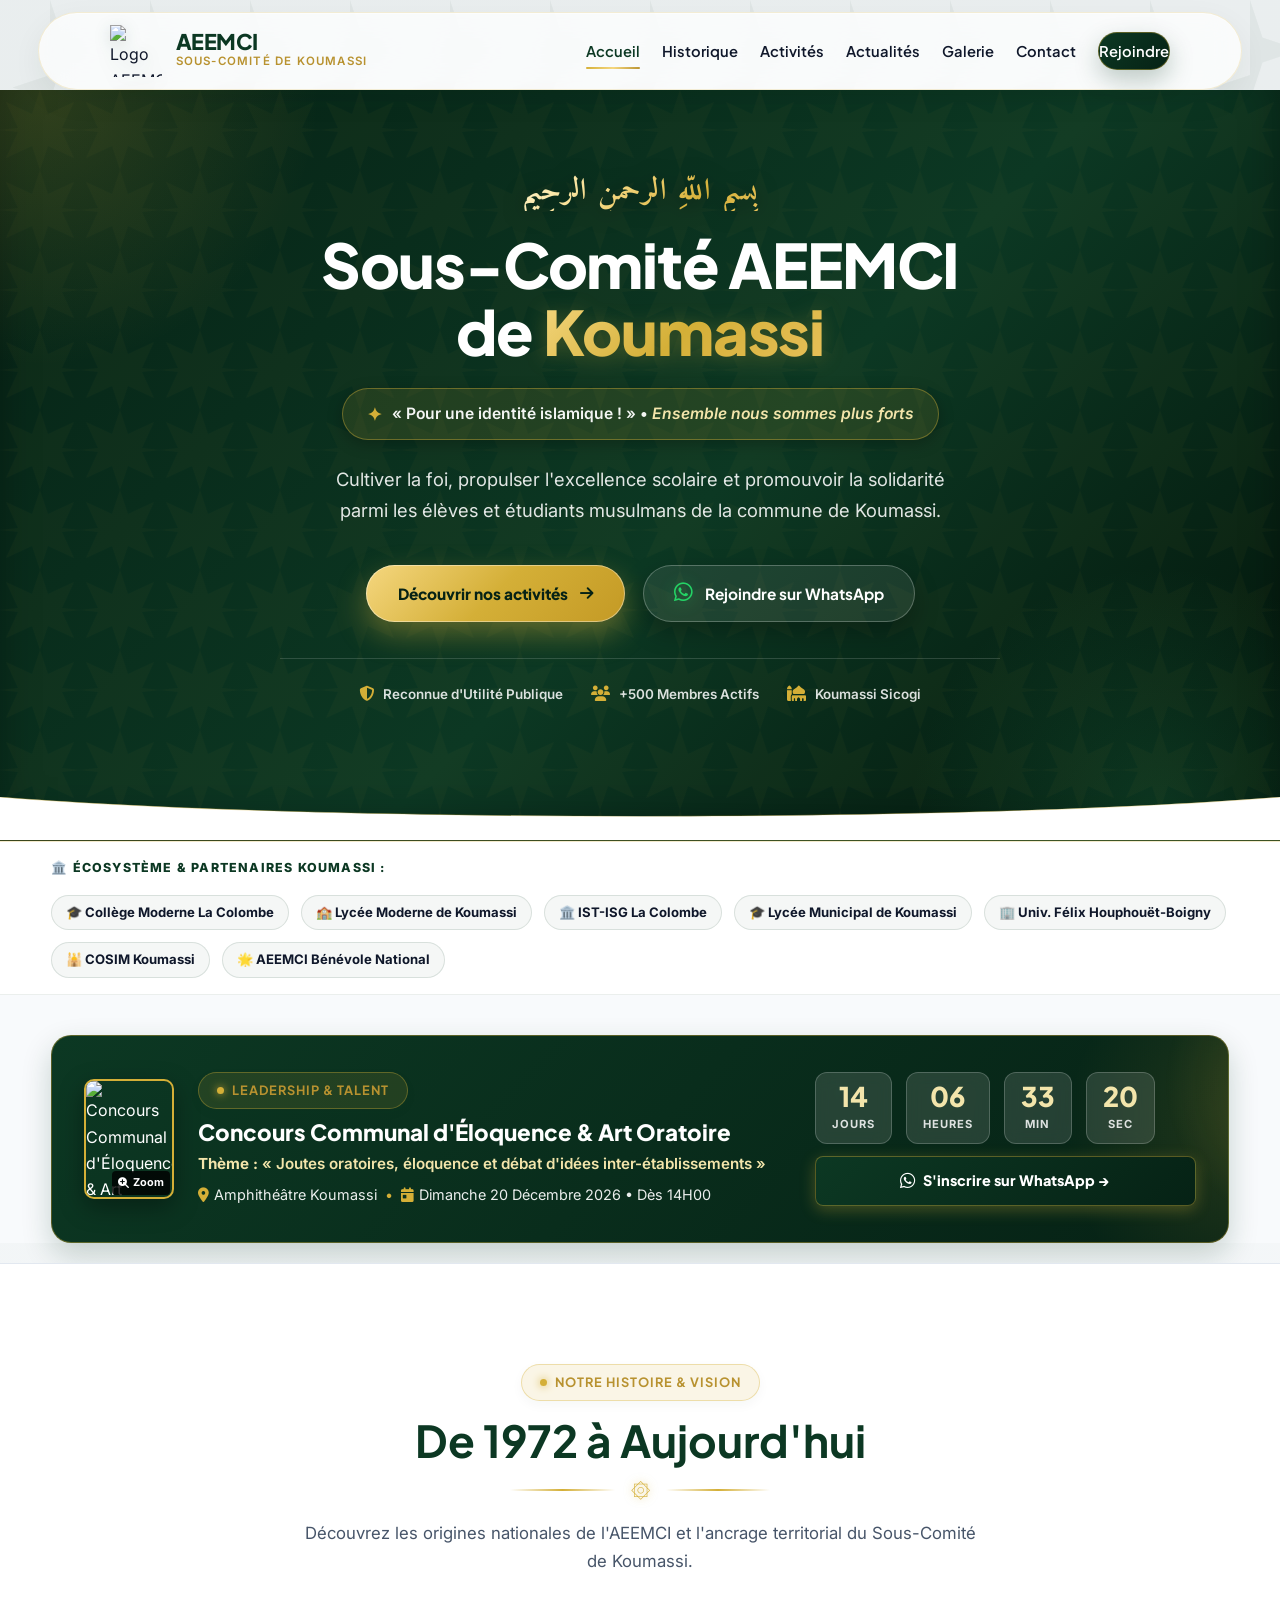
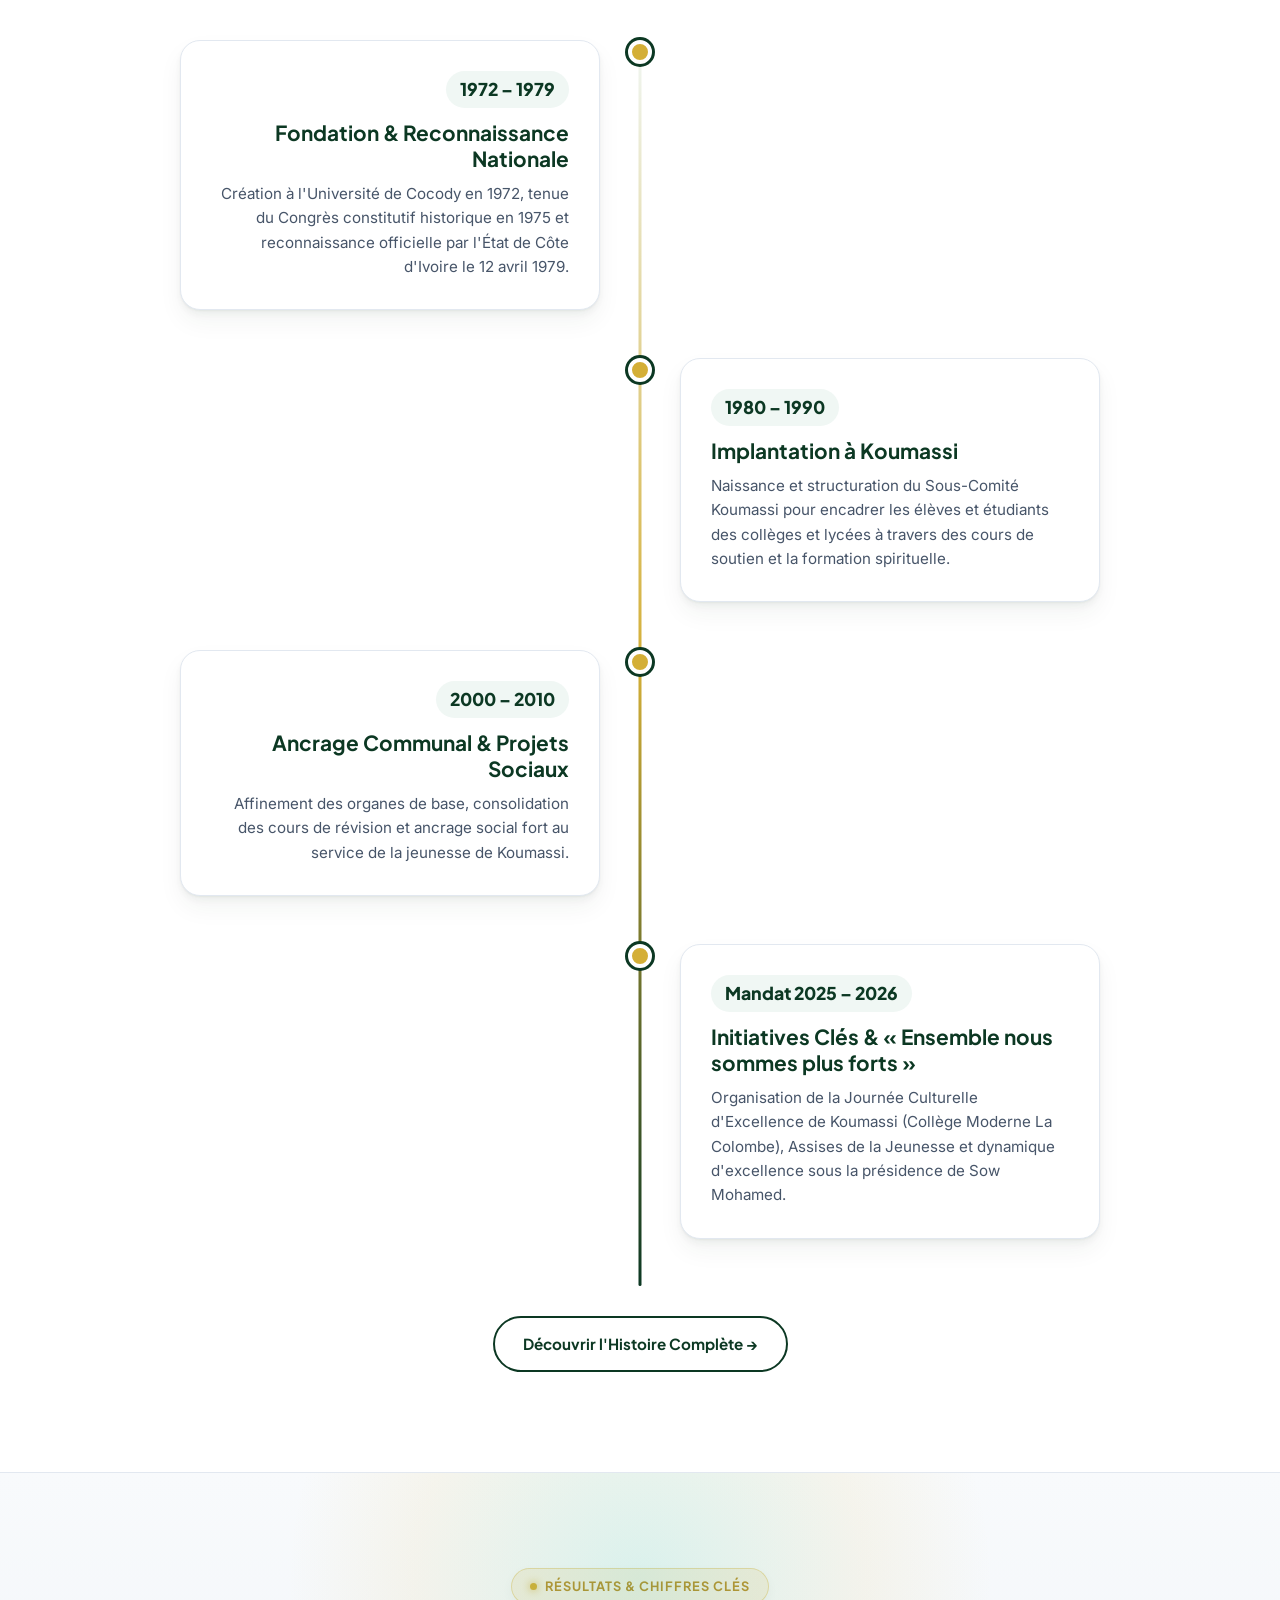
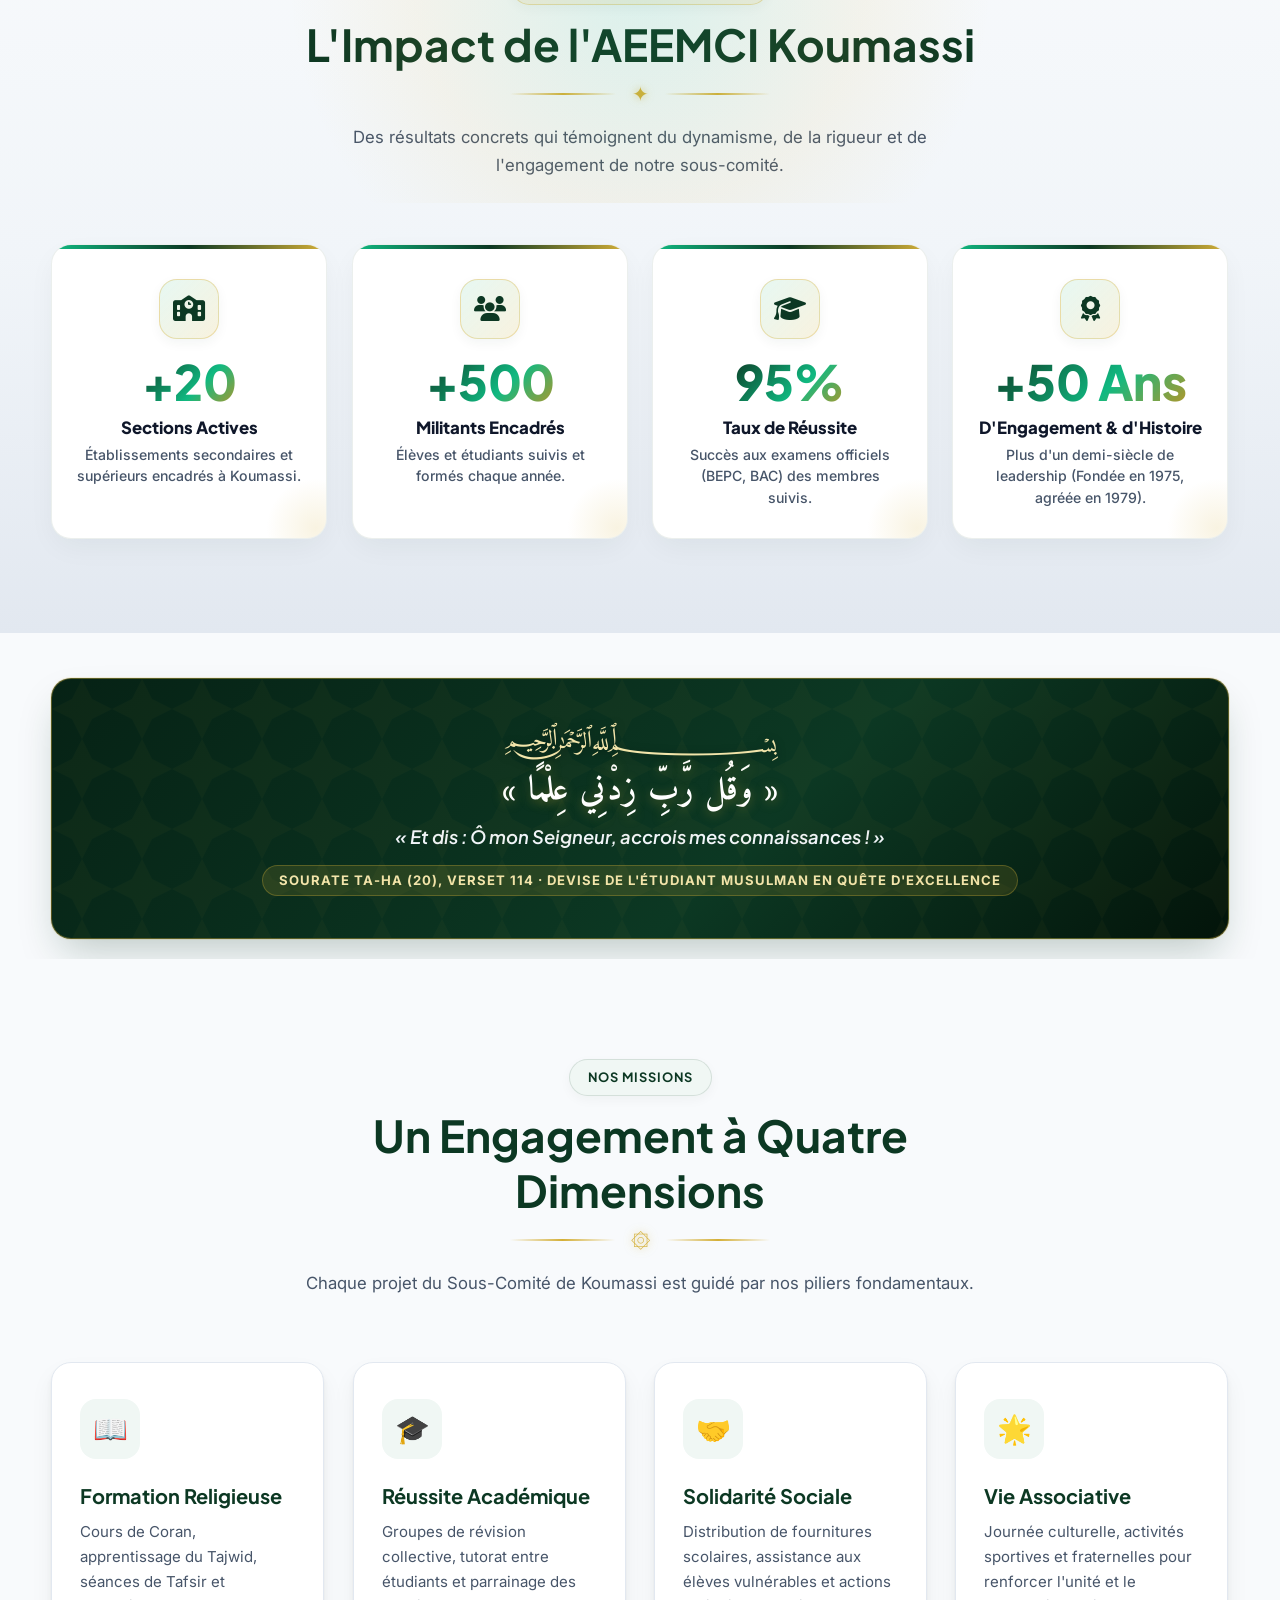
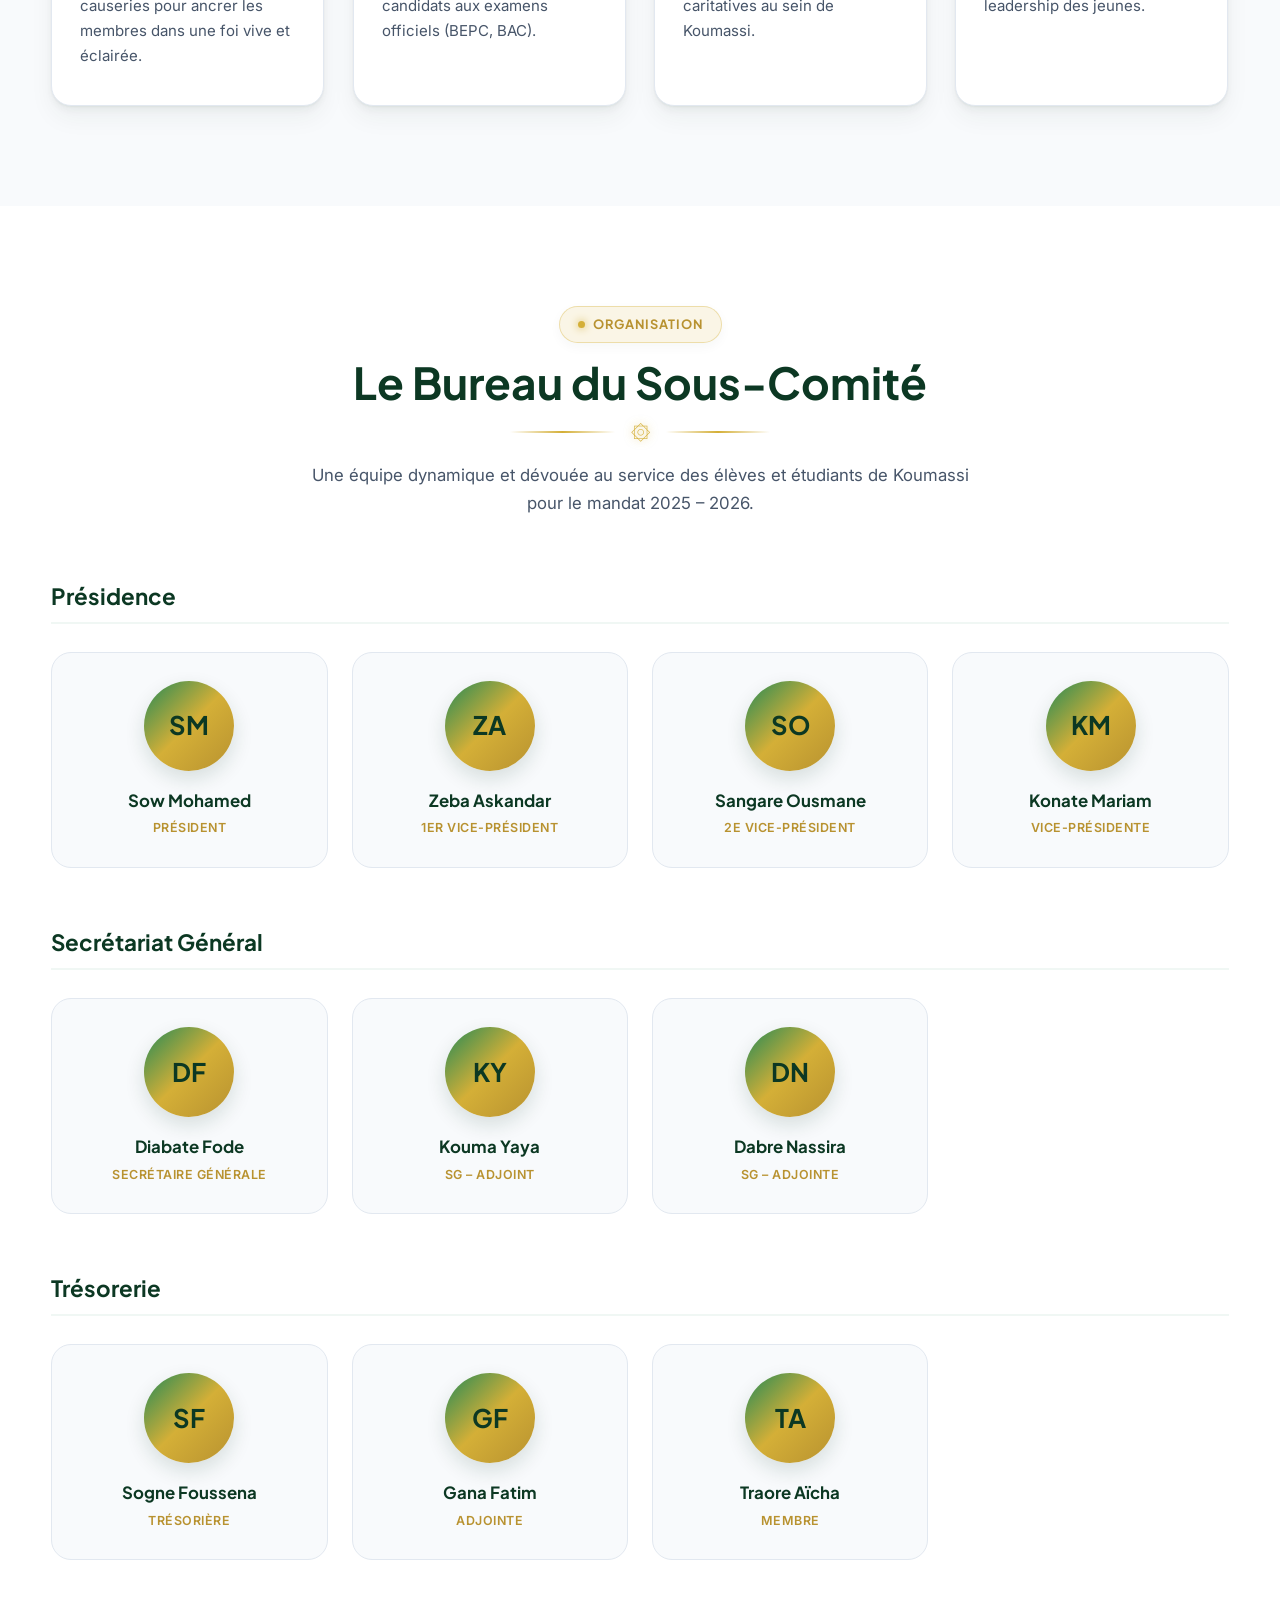
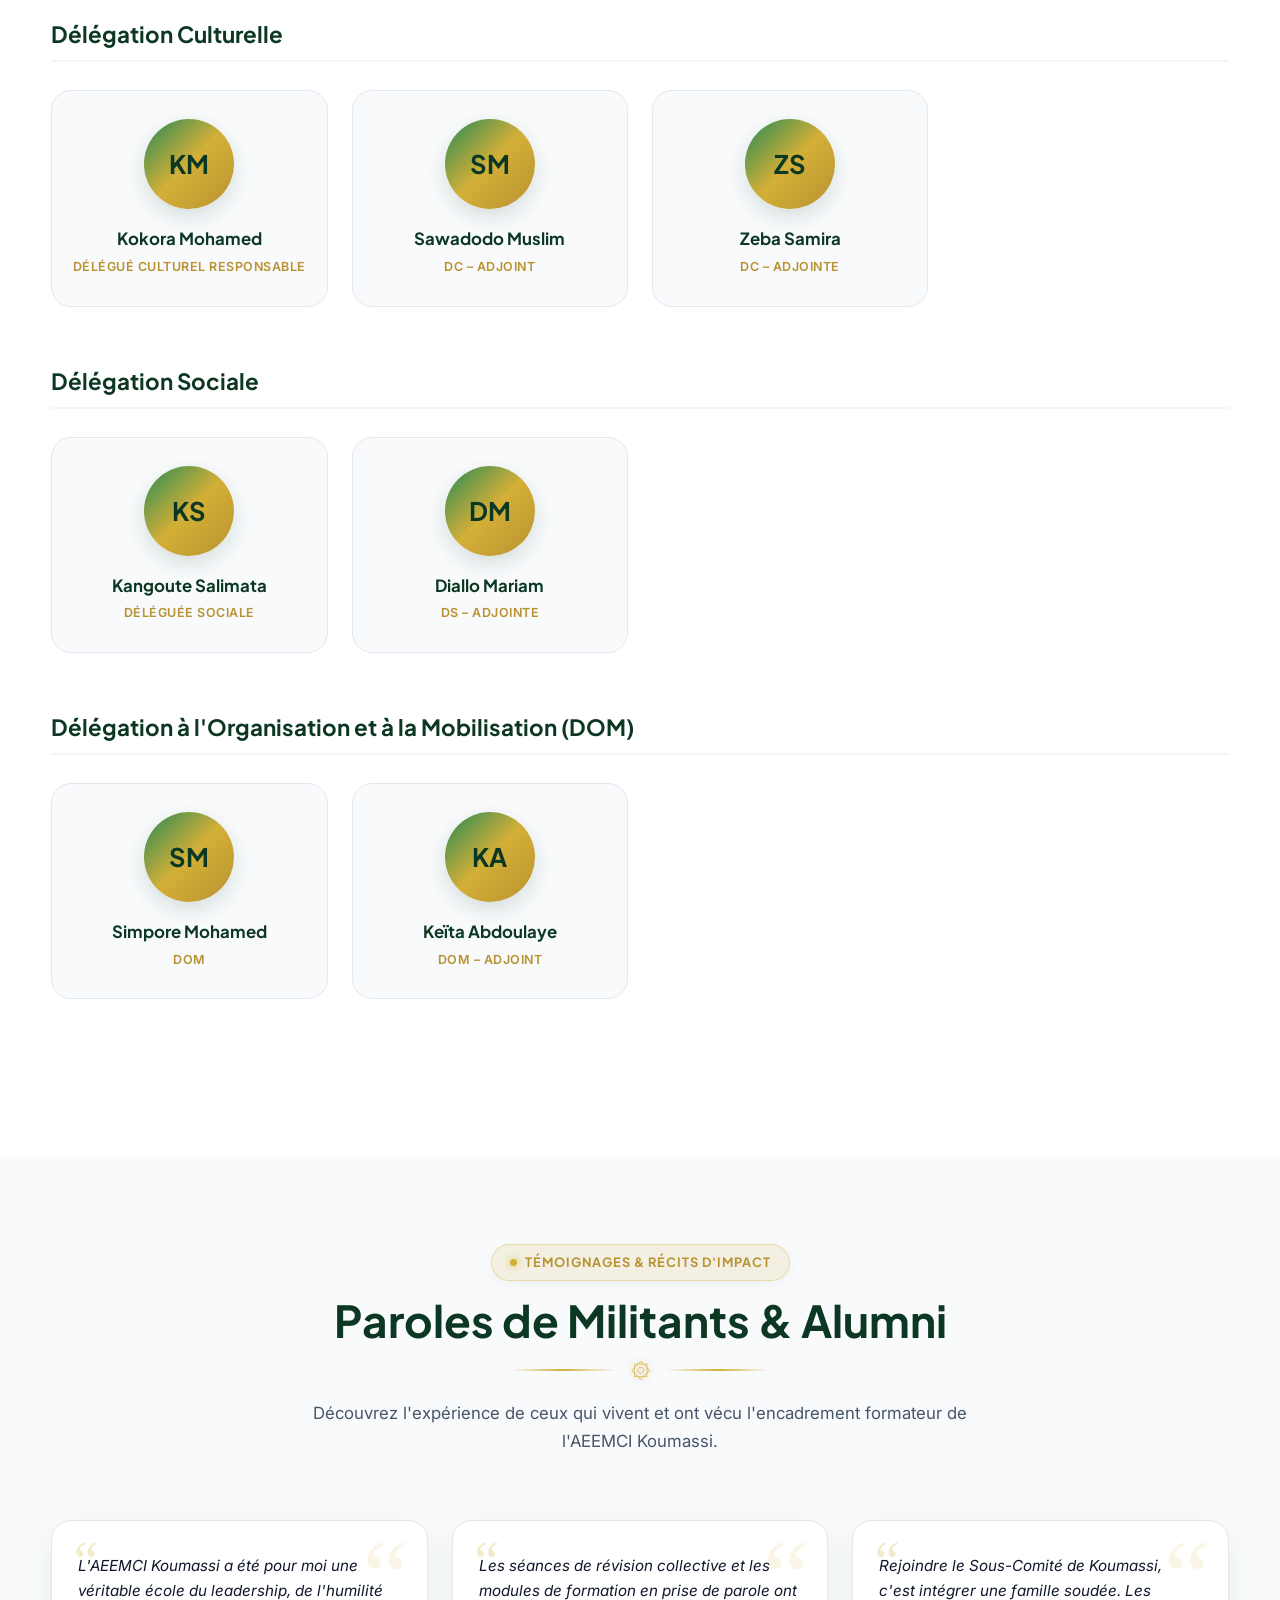
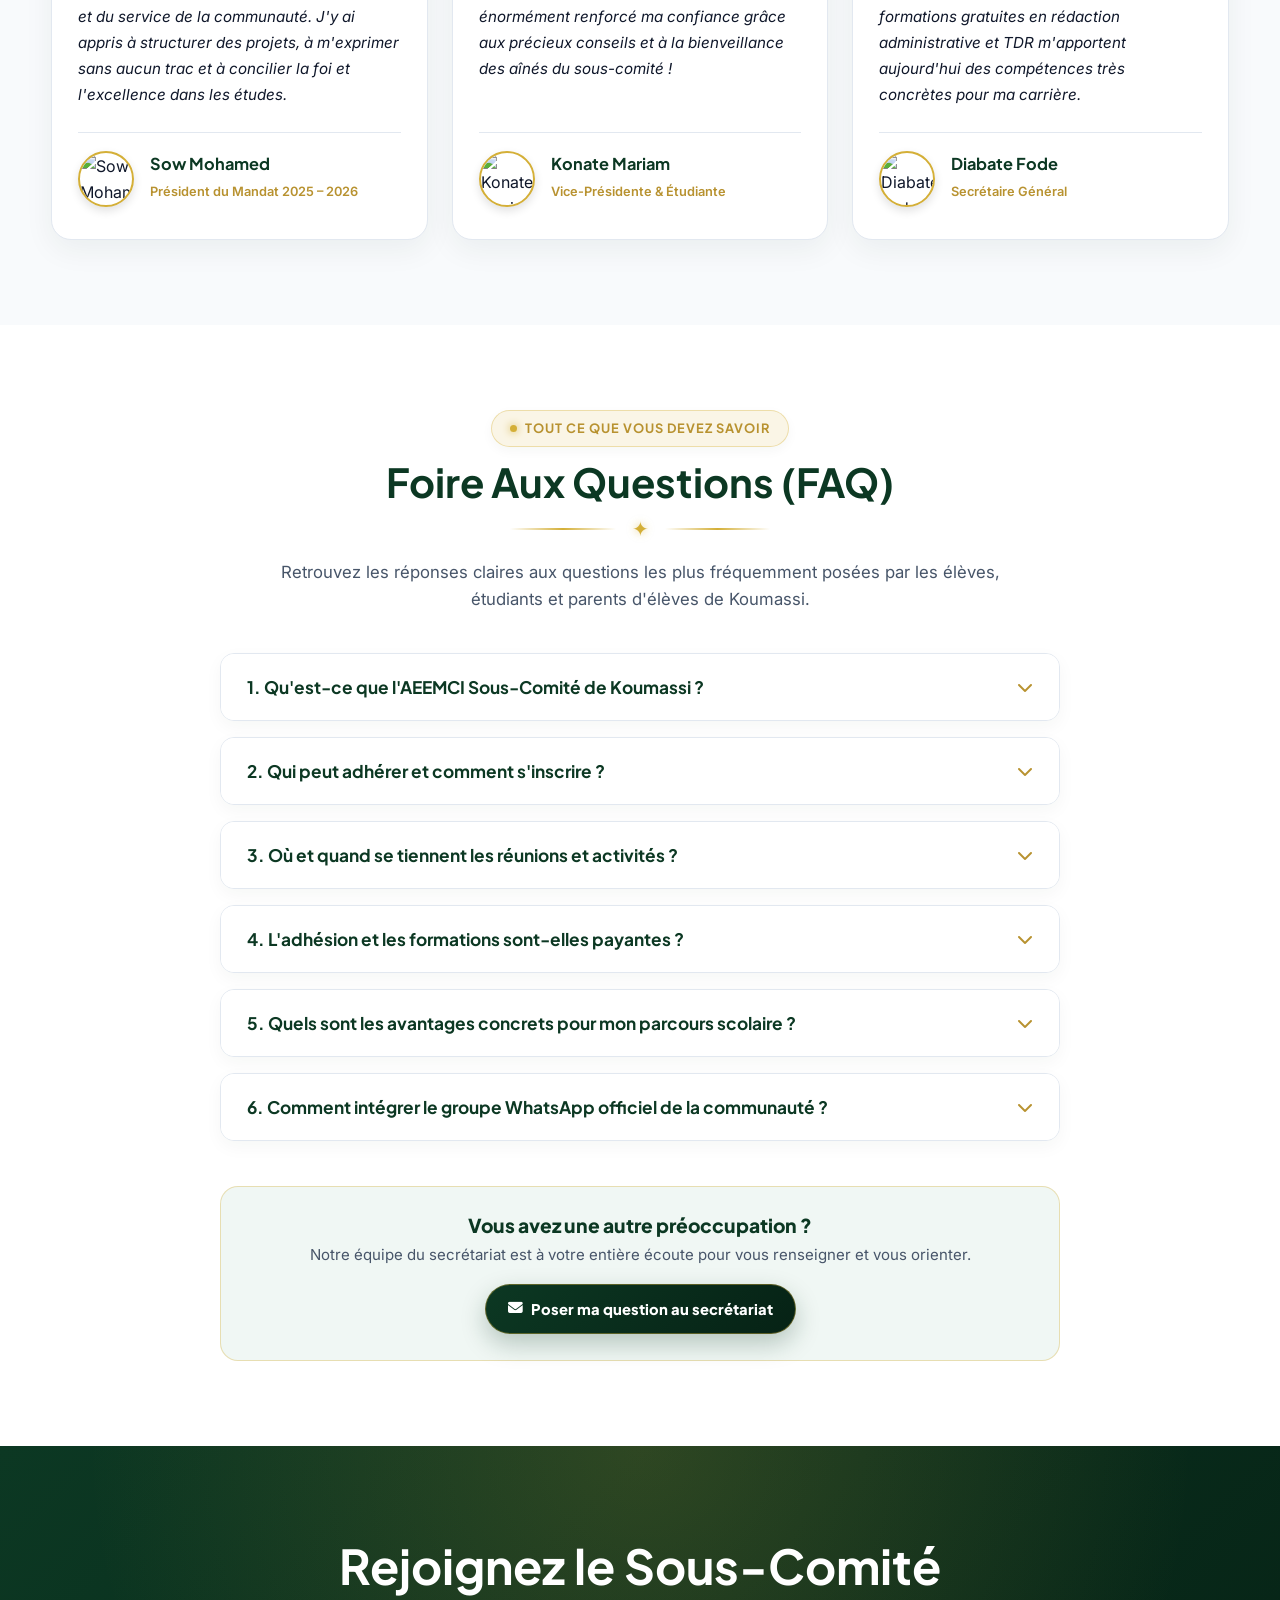
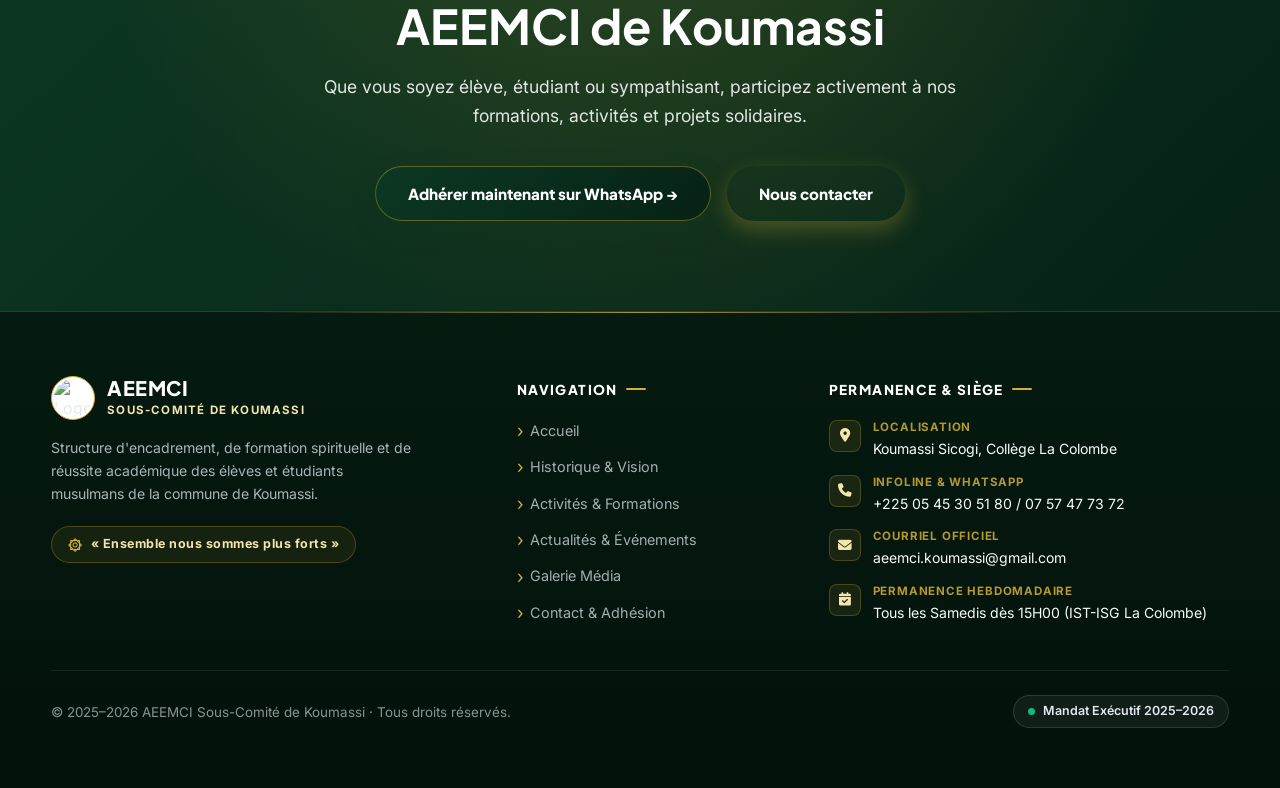
==== commit 7b6365dc: "refactor: retrait de la carte visuelle droite et du badge mandat dans la hero section" ====
--- a/index.html
+++ b/index.html
@@ -103,16 +103,12 @@
   <div class="hero-motif-overlay"></div>
   <div class="conteneur hero-grille">
     
-    <!-- Colonne Gauche : Identité & Message Fédérateur -->
-    <div class="hero-colonne-gauche">
+    <!-- Colonne Centrale : Identité & Message Fédérateur -->
+    <div class="hero-colonne-gauche hero-colonne-centree">
       
-      <!-- En-tête Spirituel & Badge de Mandat Officiel -->
+      <!-- En-tête Spirituel : Basmala -->
       <div class="hero-en-tete-spirituel">
         <div class="hero-basmala-calligraphie">بِسْمِ اللَّهِ الرَّحْمَٰنِ الرَّحِيمِ</div>
-        <div class="hero-mandat-badge-pro">
-          <span class="mandat-dot-pulse"></span>
-          <span class="mandat-texte-officiel">Sous-Comité de Koumassi • Mandat 2025–2026</span>
-        </div>
       </div>
 
       <!-- Titre Principal Haute Autorité -->
@@ -159,61 +155,6 @@
         </div>
       </div>
 
-    </div>
-
-    <!-- Colonne Droite : Médaillon / Carte Présidentielle & Sceau Héraldique -->
-    <div class="hero-carte-visuelle">
-      <div class="hero-medaillon-cadre-pro">
-        
-        <!-- Sceau Officiel Doré Circulaire (Intègre proprement le logo) -->
-        <div class="hero-sceau-embleme-wrap">
-          <div class="hero-sceau-cercle">
-            <img decoding="async" loading="lazy" src="images/logo.png" alt="Emblème Officiel AEEMCI" onerror="this.src='logo.png'">
-          </div>
-          <span class="hero-sceau-etoile-or">✦</span>
-        </div>
-
-        <div class="hero-medaillon-titre">AEEMCI KOUMASSI</div>
-        <div class="hero-medaillon-soustitre">Association des Élèves et Étudiants Musulmans de Côte d'Ivoire</div>
-        
-        <div class="hero-medaillon-shahada">
-          « Il n'y a de divinité qu'Allah et Muhammad est Son Messager »
-        </div>
-
-        <!-- Fiches Repères Officielles -->
-        <div class="hero-carte-points-cles">
-          <div class="point-cle-carte">
-            <div class="point-cle-icone"><i class="fa-solid fa-landmark"></i></div>
-            <div class="point-cle-textes">
-              <span class="point-libelle">Statut Officiel</span>
-              <strong class="point-valeur">Reconnue d'Utilité Publique</strong>
-            </div>
-          </div>
-
-          <div class="point-cle-carte">
-            <div class="point-cle-icone"><i class="fa-solid fa-calendar-check"></i></div>
-            <div class="point-cle-textes">
-              <span class="point-libelle">Permanence Hebdo</span>
-              <strong class="point-valeur">Chaque Samedi à 15H00</strong>
-            </div>
-          </div>
-
-          <div class="point-cle-carte">
-            <div class="point-cle-icone"><i class="fa-solid fa-location-dot"></i></div>
-            <div class="point-cle-textes">
-              <span class="point-libelle">Lieu de Rencontre</span>
-              <strong class="point-valeur">IST-ISG La Colombe (Koumassi)</strong>
-            </div>
-          </div>
-        </div>
-
-        <!-- Pied de Carte : Badge Officiel de Validation -->
-        <div class="hero-carte-footer-badge">
-          <i class="fa-solid fa-circle-check"></i>
-          <span>Organe Communal Officiel • Abidjan Sud 2</span>
-        </div>
-
-      </div>
     </div>
   </div>
 
--- a/css/style.css
+++ b/css/style.css
@@ -420,12 +420,26 @@
 }
 
 .hero-grille {
-  display: grid;
-  grid-template-columns: 1.15fr 0.85fr;
-  gap: 56px;
-  align-items: center;
-  position: relative;
-  z-index: 2;
+  display: flex !important;
+  flex-direction: column !important;
+  align-items: center !important;
+  justify-content: center !important;
+  text-align: center !important;
+  max-width: 920px !important;
+  margin: 0 auto !important;
+  gap: 24px !important;
+  position: relative !important;
+  z-index: 2 !important;
+}
+
+.hero-colonne-centree {
+  display: flex !important;
+  flex-direction: column !important;
+  align-items: center !important;
+  text-align: center !important;
+  width: 100% !important;
+  max-width: 860px !important;
+  margin: 0 auto !important;
 }
 
 .slogan-majestueux-box {
@@ -3398,9 +3412,12 @@
 .hero-en-tete-spirituel {
   display: flex !important;
   flex-direction: column !important;
-  align-items: flex-start !important;
+  align-items: center !important;
+  justify-content: center !important;
+  text-align: center !important;
   gap: 10px !important;
   margin-bottom: 20px !important;
+  width: 100% !important;
 }
 
 .hero-basmala-calligraphie {
@@ -3449,17 +3466,20 @@
 
 /* Devise et Slogan sous le titre */
 .hero-devise-citation {
-  display: flex !important;
+  display: inline-flex !important;
   align-items: center !important;
+  justify-content: center !important;
+  text-align: center !important;
   gap: 10px !important;
-  font-size: 0.95rem !important;
-  color: rgba(255, 255, 255, 0.9) !important;
-  margin-bottom: 20px !important;
+  font-size: 0.98rem !important;
+  color: rgba(255, 255, 255, 0.95) !important;
+  margin: 0 auto 24px auto !important;
   font-weight: 600 !important;
-  background: rgba(212, 175, 55, 0.08) !important;
-  border-left: 3px solid var(--or, #D4AF37) !important;
-  padding: 8px 16px !important;
-  border-radius: 0 10px 10px 0 !important;
+  background: rgba(212, 175, 55, 0.12) !important;
+  border: 1px solid rgba(212, 175, 55, 0.4) !important;
+  padding: 10px 24px !important;
+  border-radius: 50px !important;
+  box-shadow: 0 4px 15px rgba(0, 0, 0, 0.25) !important;
   max-width: fit-content !important;
 }
 
@@ -3543,11 +3563,16 @@
 .hero-reassurance-row {
   display: flex !important;
   align-items: center !important;
-  gap: 24px !important;
+  justify-content: center !important;
+  gap: 28px !important;
   flex-wrap: wrap !important;
-  margin-top: 34px !important;
+  margin-top: 36px !important;
   padding-top: 24px !important;
-  border-top: 1px solid rgba(255, 255, 255, 0.12) !important;
+  border-top: 1px solid rgba(255, 255, 255, 0.15) !important;
+  width: 100% !important;
+  max-width: 720px !important;
+  margin-left: auto !important;
+  margin-right: auto !important;
 }
 
 .reassurance-item {
